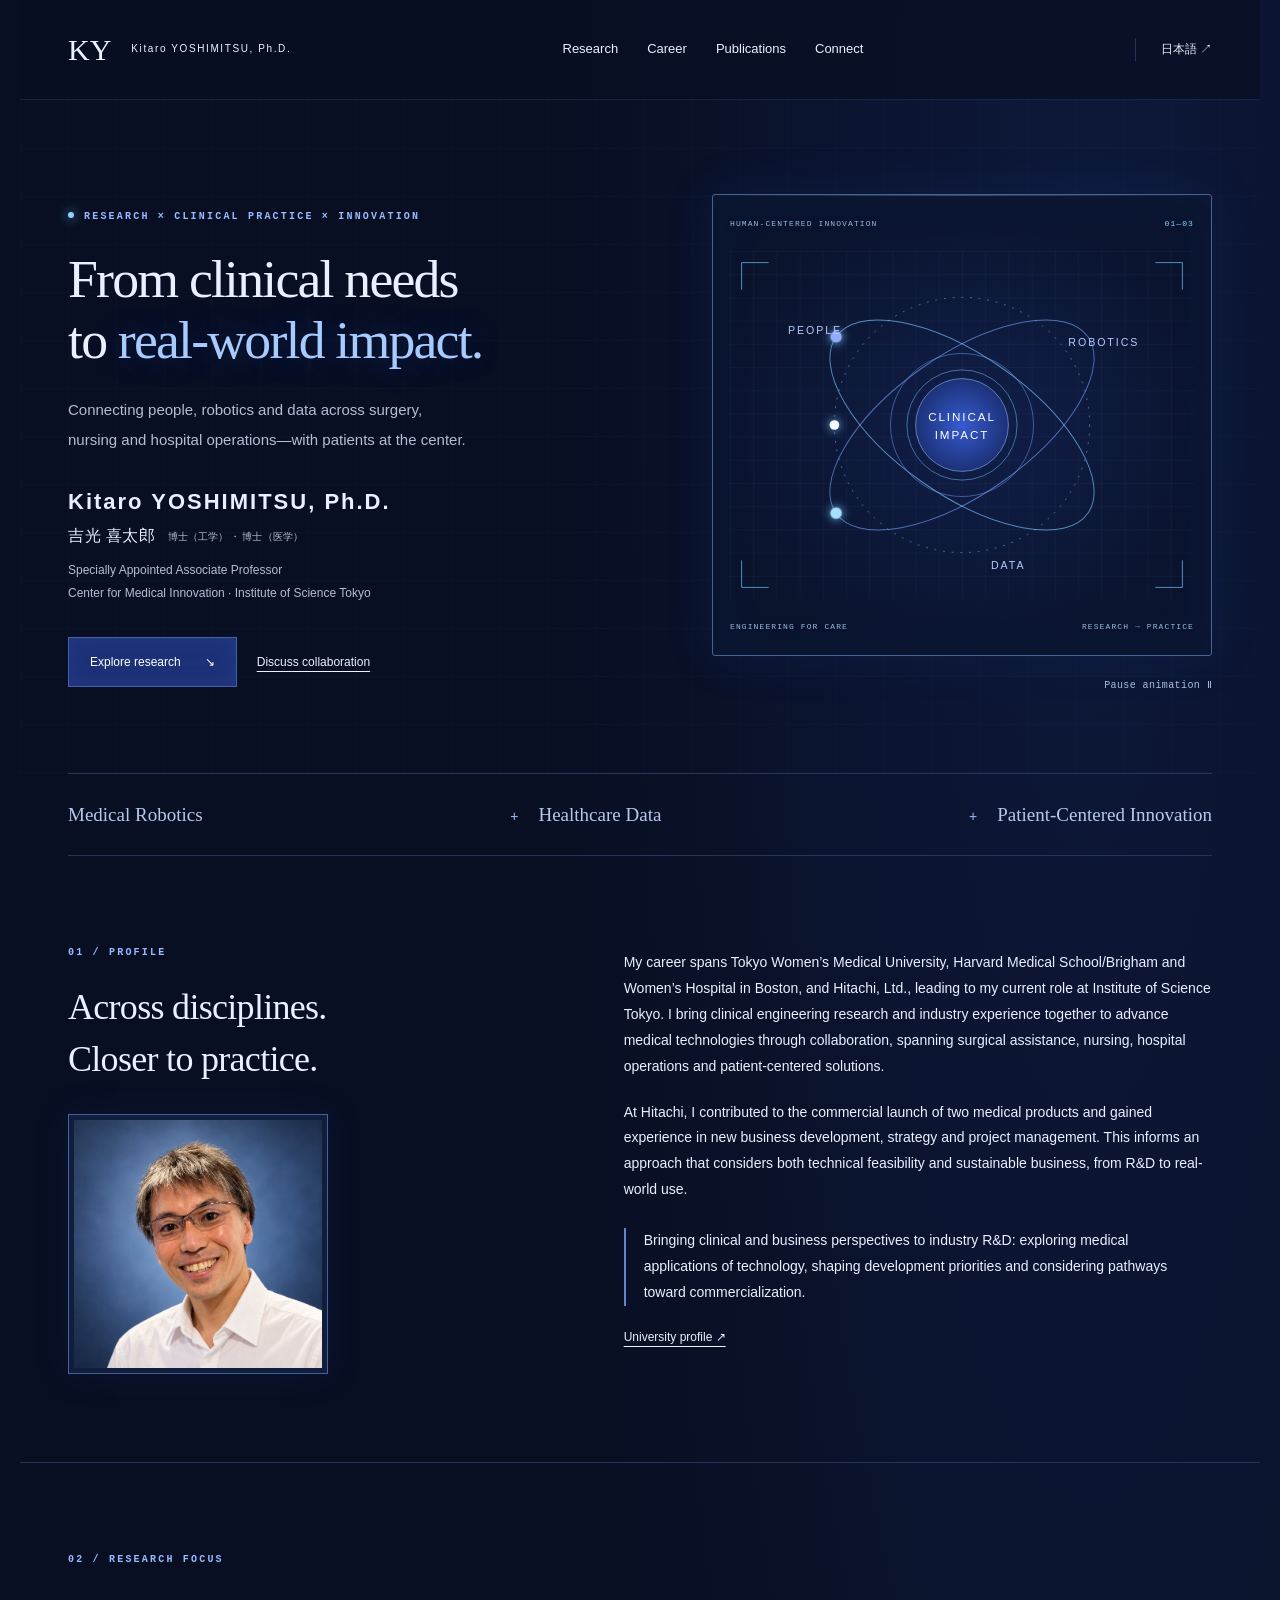
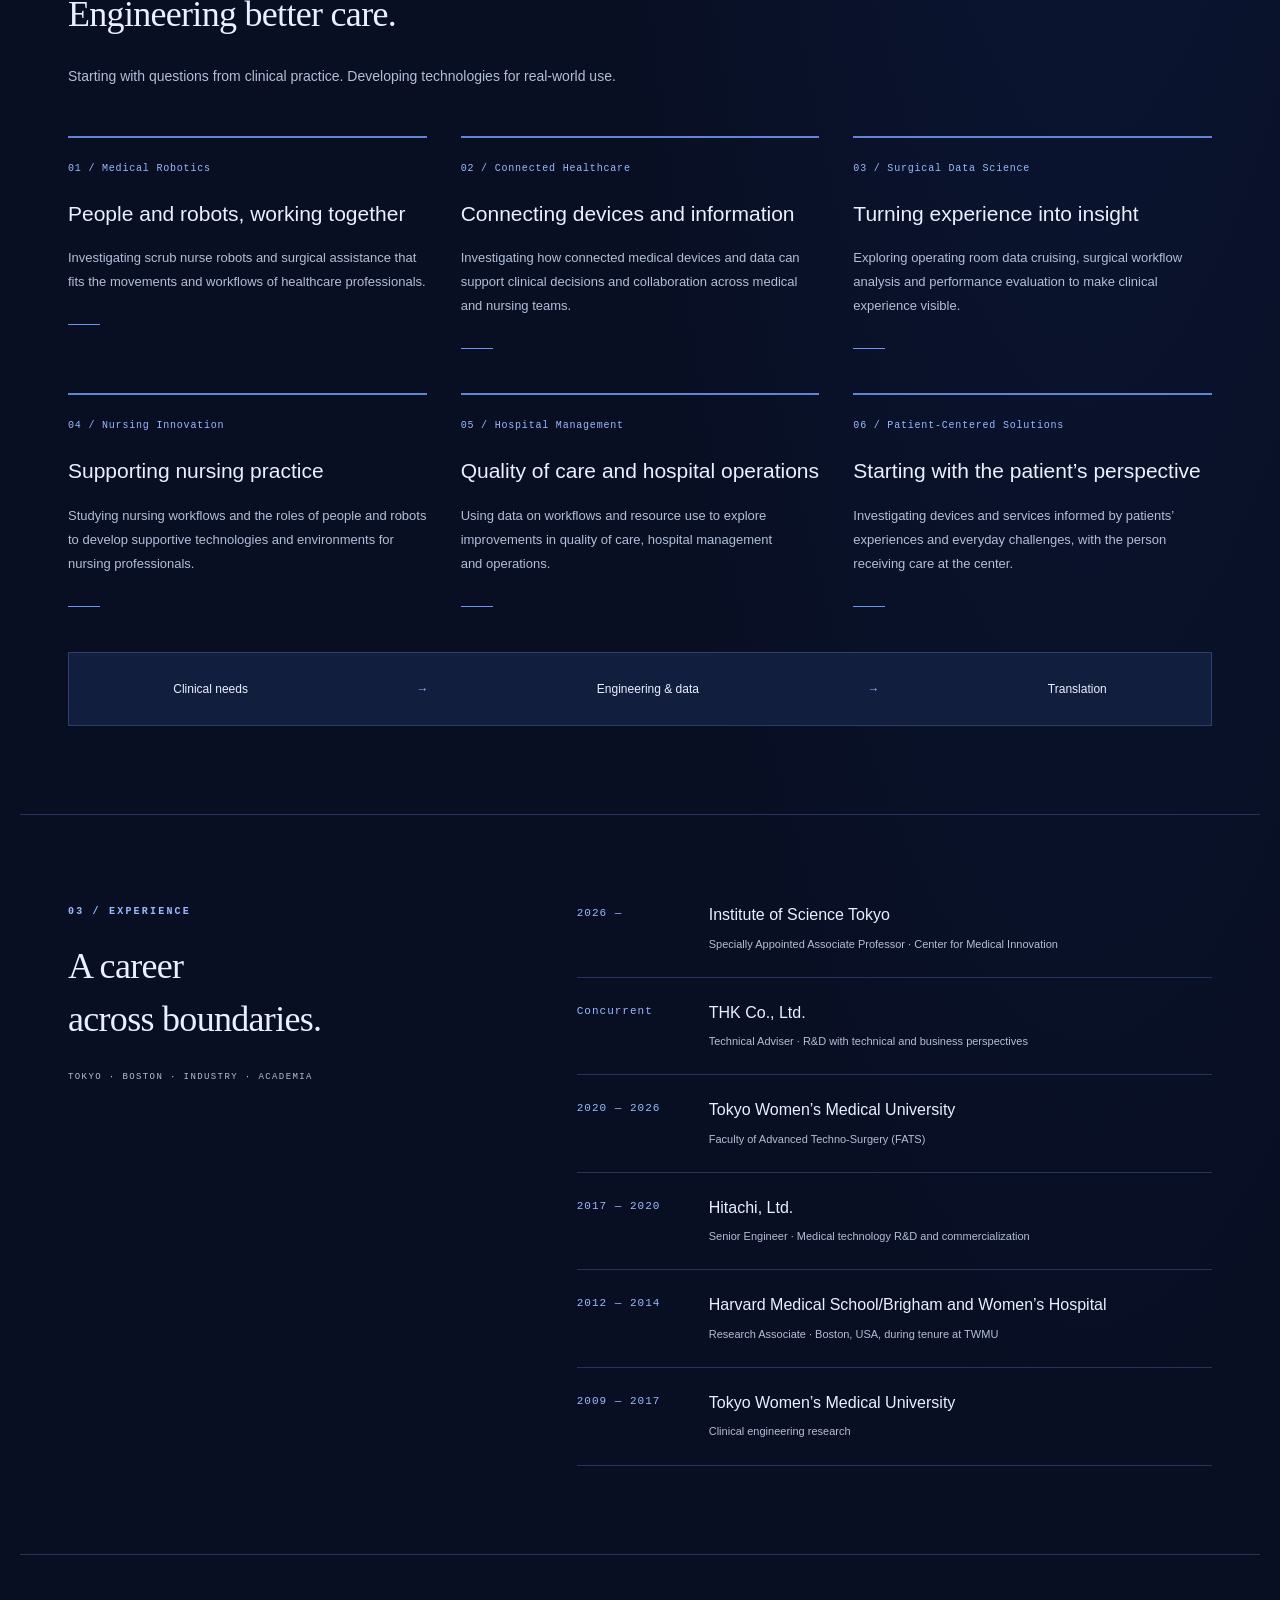
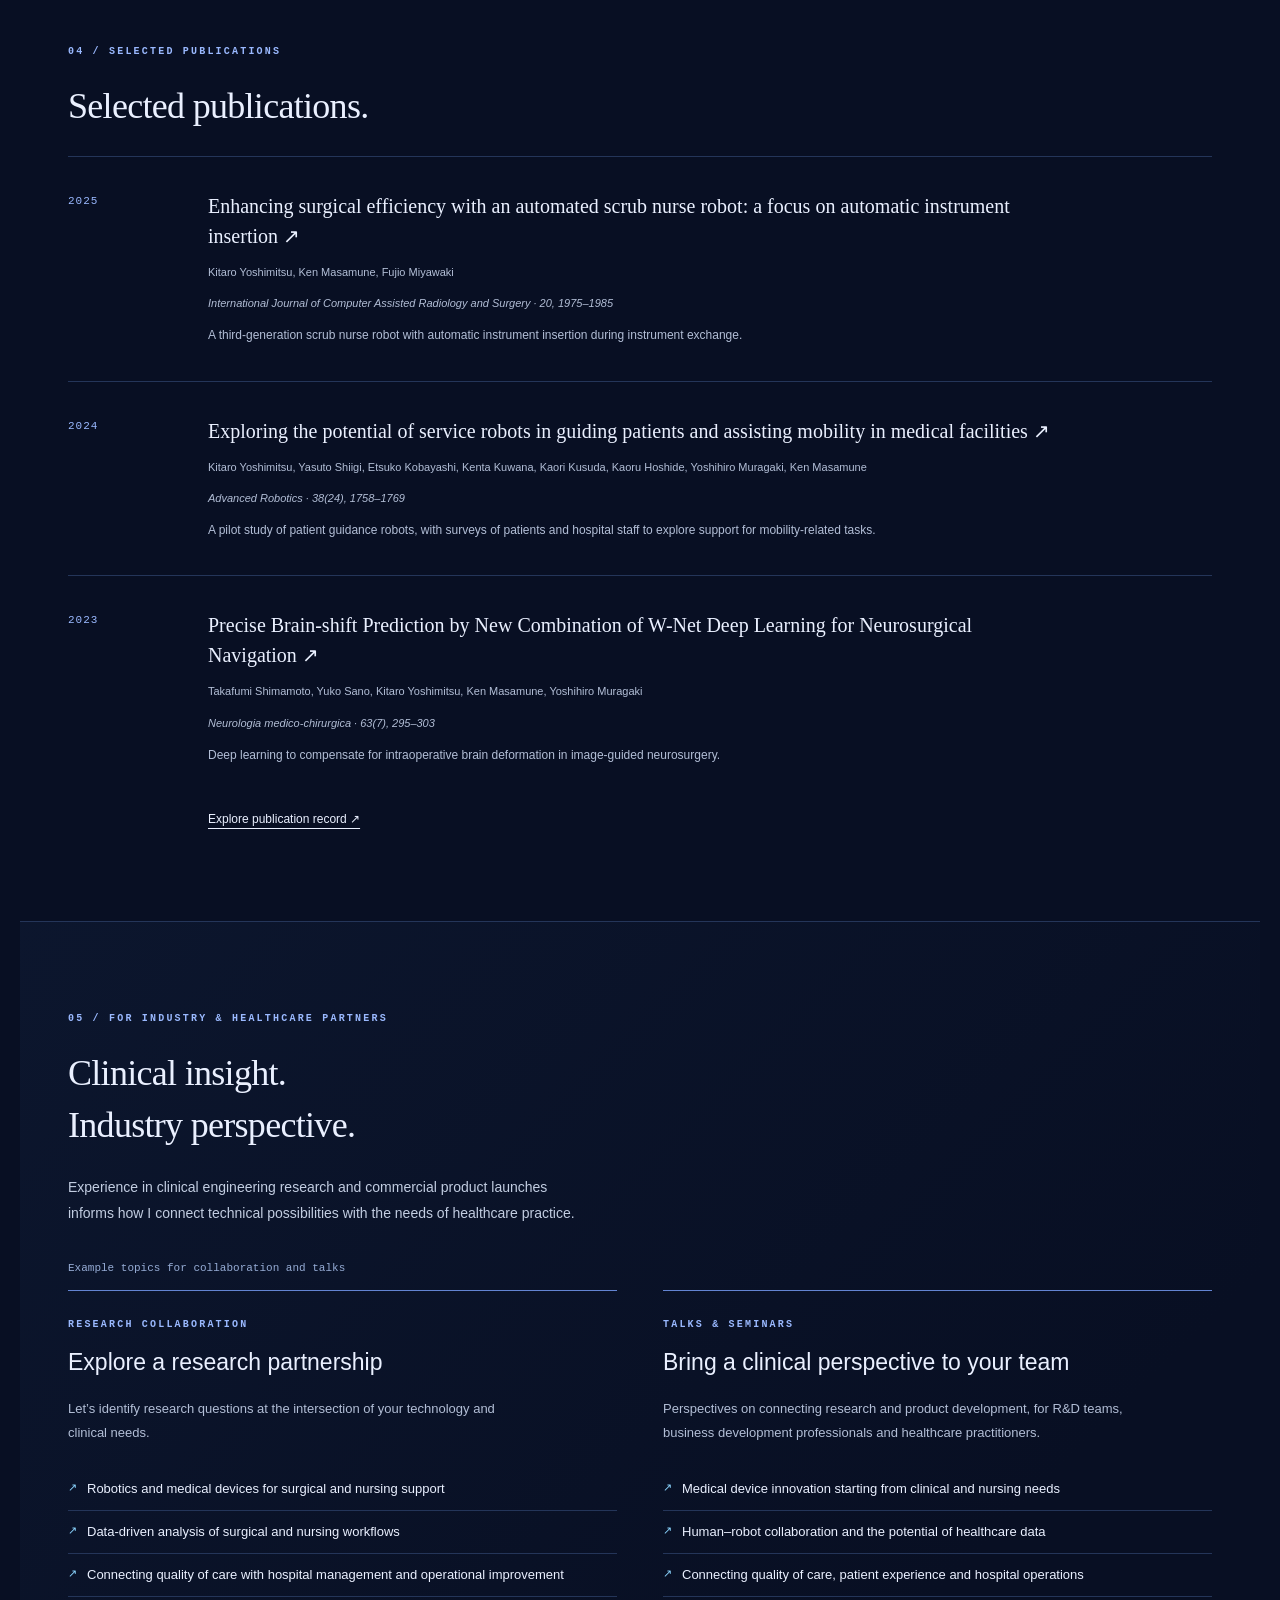
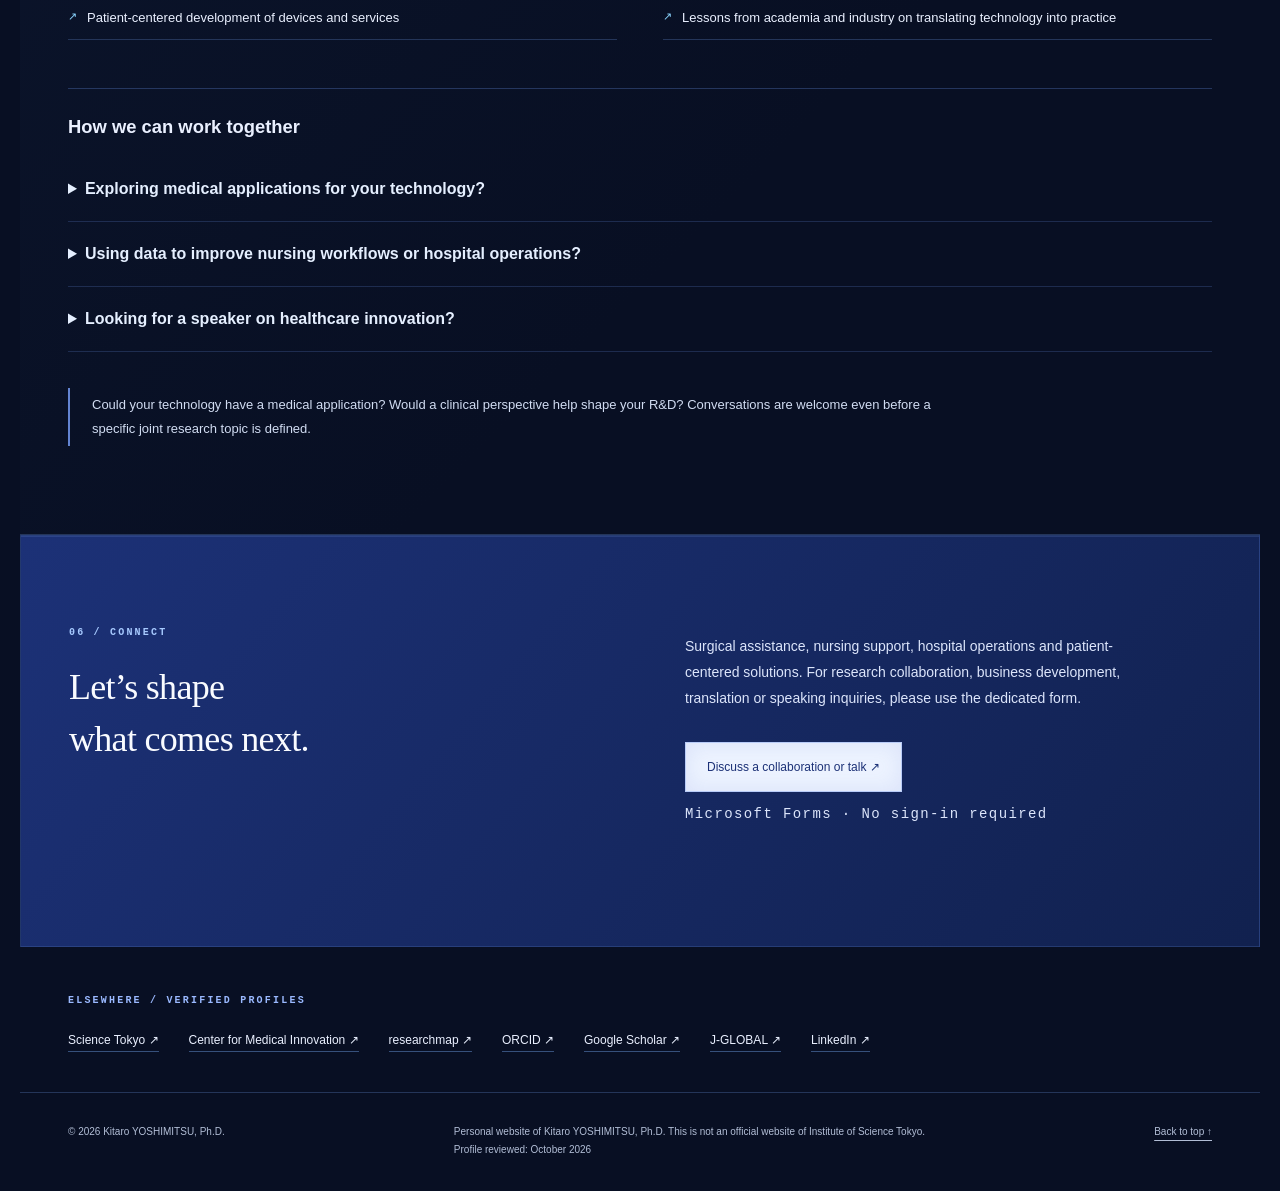
==== en/index.html @ 0b8da476 "Update Harvard affiliation and add LinkedIn to English page" ====
<!doctype html><html lang="en"><head><meta charset="utf-8"><meta name="viewport" content="width=device-width,initial-scale=1"><title>Kitaro YOSHIMITSU, Ph.D. | Medical Innovation & Research Collaboration</title><meta name="description" content="Research collaboration and speaking with Kitaro YOSHIMITSU, Ph.D., Institute of Science Tokyo. Medical device R&D, clinical needs, healthcare business development, nursing workflows and hospital operations."><meta name="robots" content="index,follow,max-image-preview:large"><meta name="theme-color" content="#1c3177"><meta property="og:type" content="profile"><meta property="og:title" content="Kitaro YOSHIMITSU, Ph.D. | Medical Innovation & Research Collaboration"><meta property="og:description" content="Research collaboration and speaking with Kitaro YOSHIMITSU, Ph.D., Institute of Science Tokyo. Medical device R&D, clinical needs, healthcare business development, nursing workflows and hospital operations."><meta property="og:locale" content="en_US"><meta name="twitter:card" content="summary_large_image"><link rel="canonical" href="https://kitaro-bit.github.io/en/"><link rel="alternate" hreflang="ja" href="https://kitaro-bit.github.io/"><link rel="alternate" hreflang="en" href="https://kitaro-bit.github.io/en/"><link rel="alternate" hreflang="x-default" href="https://kitaro-bit.github.io/"><meta property="og:url" content="https://kitaro-bit.github.io/en/"><meta property="og:image" content="https://kitaro-bit.github.io/og.png"><meta name="twitter:image" content="https://kitaro-bit.github.io/og.png"><link rel="icon" href="../favicon.svg" type="image/svg+xml"><link rel="stylesheet" href="../style.css?v=9"><script src="../motion.js?v=1" defer></script><script type="application/ld+json">{"@context": "https://schema.org", "@graph": [{"@type": "Person", "@id": "https://kitaro-bit.github.io/#person", "name": "Kitaro YOSHIMITSU", "honorificSuffix": "Ph.D.", "alternateName": "吉光喜太郎", "jobTitle": "Specially Appointed Associate Professor", "affiliation": {"@type": "Organization", "name": "Institute of Science Tokyo", "url": "https://www.isct.ac.jp/"}, "knowsAbout": ["Digital Surgery", "Medical Robotics", "Surgical Data Science", "Nursing Innovation", "Hospital Management", "Patient-Centered Solutions"], "sameAs": ["https://reins.tmd.ac.jp/html/100049686_ja.html", "https://researchmap.jp/kitaro", "https://orcid.org/0000-0002-7323-9958", "https://scholar.google.com/citations?user=akNv9UMAAAAJ", "https://jglobal.jst.go.jp/detail?JGLOBAL_ID=201101007482646540", "https://www.linkedin.com/in/kitaro/"], "url": "https://kitaro-bit.github.io/"}, {"@type": "ProfilePage", "name": "Kitaro YOSHIMITSU, Ph.D. | Medical Innovation & Research Collaboration", "inLanguage": "en", "mainEntity": {"@id": "https://kitaro-bit.github.io/#person"}, "url": "https://kitaro-bit.github.io/en/"}]}</script></head><body><a class="skip" href="#main">Skip to content</a><header class="site-header"><a class="brand" href="../en/">KY<span>Kitaro YOSHIMITSU, Ph.D.</span></a><nav aria-label="Main navigation"><a href="#research">Research</a><a href="#career">Career</a><a href="#publications">Publications</a><a href="#connect">Connect</a></nav><a class="language" href="../" lang="ja" hreflang="ja">日本語 <span aria-hidden="true">↗</span></a></header><main id="main"><section class="hero"><div><p class="eyebrow">RESEARCH × CLINICAL PRACTICE × INNOVATION</p><h1>From clinical needs<br>to <span>real-world impact.</span></h1><p class="hero-intro">Connecting people, robotics and data across surgery, nursing and hospital operations—with patients at the center.</p><div class="identity"><h2>Kitaro YOSHIMITSU, Ph.D.<span>吉光 喜太郎<small class="degrees"><b>博士（工学）</b><i aria-hidden="true">・</i><b>博士（医学）</b></small></span></h2><p>Specially Appointed Associate Professor<br>Center for Medical Innovation · Institute of Science Tokyo</p></div><a class="button" href="#research">Explore research <span aria-hidden="true">↘</span></a><a class="text-link" href="#partnerships">Discuss collaboration</a></div><div class="visual-shell"><div class="visual" aria-hidden="true"><div class="visual-top">HUMAN-CENTERED INNOVATION <span>01—03</span></div><svg viewBox="0 0 480 360"><defs><pattern id="grid" width="24" height="24" patternUnits="userSpaceOnUse"><path d="M24 0H0V24" fill="none" stroke="#7297da" stroke-opacity=".16" stroke-width=".6"/></pattern><radialGradient id="core"><stop stop-color="#365bd0"/><stop offset="1" stop-color="#1c3177"/></radialGradient></defs><rect width="480" height="360" fill="url(#grid)"/><g fill="none"><circle class="orbit-ring" cx="240" cy="180" r="132" stroke="#79c9ff" stroke-opacity=".5" stroke-dasharray="2 7"/><ellipse cx="240" cy="180" rx="159" ry="72" transform="rotate(-35 240 180)" stroke="#739cf9" stroke-opacity=".65"/><ellipse cx="240" cy="180" rx="159" ry="72" transform="rotate(35 240 180)" stroke="#79c9ff" stroke-opacity=".65"/><circle cx="240" cy="180" r="74" stroke="#739cf9" stroke-opacity=".5"/><circle class="core-pulse" cx="240" cy="180" r="57" stroke="#79c9ff" stroke-opacity=".5"/></g><circle cx="240" cy="180" r="48" fill="url(#core)" stroke="#8fb6ff" stroke-opacity=".6"/><text x="240" y="176" text-anchor="middle" fill="#fff" font-size="12" letter-spacing="2">CLINICAL</text><text x="240" y="194" text-anchor="middle" fill="#fff" font-size="12" letter-spacing="2">IMPACT</text><g transform="rotate(-35 240 180)"><circle class="satellite satellite-one" r="6" fill="#a6dfff"/></g><g transform="rotate(35 240 180)"><circle class="satellite satellite-two" r="6" fill="#92abff"/></g><circle class="satellite satellite-three" r="5" fill="#f3f8ff"/><g fill="#b4caff" font-size="11" letter-spacing="2"><text x="60" y="86">PEOPLE</text><text x="350" y="98">ROBOTICS</text><text x="270" y="329">DATA</text></g><path d="M12 40V12H40 M440 12H468V40 M468 320V348H440 M40 348H12V320" fill="none" stroke="#79c9ff" stroke-opacity=".7"/></svg><div class="visual-bottom">ENGINEERING FOR CARE <span>RESEARCH → PRACTICE</span></div></div><button class="motion-toggle" type="button" aria-pressed="false">Pause animation <span aria-hidden="true">Ⅱ</span></button></div></section><div class="fields"><span>Medical Robotics</span><span>Healthcare Data</span><span>Patient-Centered Innovation</span></div><section id="profile" class="about section"><div><p class="eyebrow">01 / PROFILE</p><h2>Across disciplines.<br>Closer to practice.</h2><figure class="portrait"><img src="../portrait-edited-v1.png" alt="Kitaro YOSHIMITSU, Ph.D." width="1254" height="1254" loading="lazy"></figure></div><div class="prose"><p>My career spans Tokyo Women’s Medical University, Harvard Medical School/Brigham and Women’s Hospital in Boston, and Hitachi, Ltd., leading to my current role at Institute of Science Tokyo. I bring clinical engineering research and industry experience together to advance medical technologies through collaboration, spanning surgical assistance, nursing, hospital operations and patient-centered solutions.</p><p>At Hitachi, I contributed to the commercial launch of two medical products and gained experience in new business development, strategy and project management. This informs an approach that considers both technical feasibility and sustainable business, from R&D to real-world use.</p><p>Bringing clinical and business perspectives to industry R&D: exploring medical applications of technology, shaping development priorities and considering pathways toward commercialization.</p><a class="text-link" href="https://reins.tmd.ac.jp/html/100049686_ja.html">University profile ↗</a></div></section><section id="research" class="research section"><p class="eyebrow">02 / RESEARCH FOCUS</p><h2>Engineering better care.</h2><p class="section-intro">Starting with questions from clinical practice. Developing technologies for real-world use.</p><div class="themes"><article class="theme"><span class="index">01 / Medical Robotics</span><h3>People and robots, working together</h3><p>Investigating scrub nurse robots and surgical assistance that fits the movements and workflows of healthcare professionals.</p><span class="theme-line" aria-hidden="true"></span></article><article class="theme"><span class="index">02 / Connected Healthcare</span><h3>Connecting devices and information</h3><p>Investigating how connected medical devices and data can support clinical decisions and collaboration across medical and nursing teams.</p><span class="theme-line" aria-hidden="true"></span></article><article class="theme"><span class="index">03 / Surgical Data Science</span><h3>Turning experience into insight</h3><p>Exploring operating room data cruising, surgical workflow analysis and performance evaluation to make clinical experience visible.</p><span class="theme-line" aria-hidden="true"></span></article><article class="theme"><span class="index">04 / Nursing Innovation</span><h3>Supporting nursing practice</h3><p>Studying nursing workflows and the roles of people and robots to develop supportive technologies and environments for nursing professionals.</p><span class="theme-line" aria-hidden="true"></span></article><article class="theme"><span class="index">05 / Hospital Management</span><h3>Quality of care and hospital operations</h3><p>Using data on workflows and resource use to explore improvements in quality of care, hospital management and operations.</p><span class="theme-line" aria-hidden="true"></span></article><article class="theme"><span class="index">06 / Patient-Centered Solutions</span><h3>Starting with the patient’s perspective</h3><p>Investigating devices and services informed by patients’ experiences and everyday challenges, with the person receiving care at the center.</p><span class="theme-line" aria-hidden="true"></span></article></div><div class="process"><strong>Clinical needs</strong><span aria-hidden="true">→</span><strong>Engineering & data</strong><span aria-hidden="true">→</span><strong>Translation</strong></div></section><section id="career" class="career section"><div><p class="eyebrow">03 / EXPERIENCE</p><h2>A career across boundaries.</h2><p class="small">TOKYO · BOSTON · INDUSTRY · ACADEMIA</p></div><ol class="timeline"><li><span class="date">2026 —</span><div><h3>Institute of Science Tokyo</h3><p>Specially Appointed Associate Professor · Center for Medical Innovation</p></div></li><li><span class="date">Concurrent</span><div><h3>THK Co., Ltd.</h3><p>Technical Adviser · R&D with technical and business perspectives</p></div></li><li><span class="date">2020 — 2026</span><div><h3>Tokyo Women’s Medical University</h3><p>Faculty of Advanced Techno-Surgery (FATS)</p></div></li><li><span class="date">2017 — 2020</span><div><h3>Hitachi, Ltd.</h3><p>Senior Engineer · Medical technology R&D and commercialization</p></div></li><li><span class="date">2012 — 2014</span><div><h3>Harvard Medical School/Brigham and Women’s Hospital</h3><p>Research Associate · Boston, USA, during tenure at TWMU</p></div></li><li><span class="date">2009 — 2017</span><div><h3>Tokyo Women’s Medical University</h3><p>Clinical engineering research</p></div></li></ol></section><section id="publications" class="publications section"><p class="eyebrow">04 / SELECTED PUBLICATIONS</p><h2>Selected publications.</h2><div><article class="paper"><span class="date">2025</span><div><h3><a href="https://doi.org/10.1007/s11548-025-03433-x">Enhancing surgical efficiency with an automated scrub nurse robot: a focus on automatic instrument insertion <span aria-hidden="true">↗</span></a></h3><p class="authors">Kitaro Yoshimitsu, Ken Masamune, Fujio Miyawaki</p><p class="journal">International Journal of Computer Assisted Radiology and Surgery · 20, 1975–1985</p><p>A third-generation scrub nurse robot with automatic instrument insertion during instrument exchange.</p></div></article><article class="paper"><span class="date">2024</span><div><h3><a href="https://doi.org/10.1080/01691864.2024.2438653">Exploring the potential of service robots in guiding patients and assisting mobility in medical facilities <span aria-hidden="true">↗</span></a></h3><p class="authors">Kitaro Yoshimitsu, Yasuto Shiigi, Etsuko Kobayashi, Kenta Kuwana, Kaori Kusuda, Kaoru Hoshide, Yoshihiro Muragaki, Ken Masamune</p><p class="journal">Advanced Robotics · 38(24), 1758–1769</p><p>A pilot study of patient guidance robots, with surveys of patients and hospital staff to explore support for mobility-related tasks.</p></div></article><article class="paper"><span class="date">2023</span><div><h3><a href="https://doi.org/10.2176/jns-nmc.2022-0350">Precise Brain-shift Prediction by New Combination of W-Net Deep Learning for Neurosurgical Navigation <span aria-hidden="true">↗</span></a></h3><p class="authors">Takafumi Shimamoto, Yuko Sano, Kitaro Yoshimitsu, Ken Masamune, Yoshihiro Muragaki</p><p class="journal">Neurologia medico-chirurgica · 63(7), 295–303</p><p>Deep learning to compensate for intraoperative brain deformation in image-guided neurosurgery.</p></div></article></div><a class="text-link" href="https://researchmap.jp/kitaro/published_papers">Explore publication record ↗</a></section><section class="partnerships section" id="partnerships"><p class="eyebrow">05 / FOR INDUSTRY & HEALTHCARE PARTNERS</p><h2>Clinical insight.<br>Industry perspective.</h2><p class="partner-intro">Experience in clinical engineering research and commercial product launches informs how I connect technical possibilities with the needs of healthcare practice.</p><p class="topic-label">Example topics for collaboration and talks</p><div class="partner-columns"><article class="partner-column"><p class="eyebrow">RESEARCH COLLABORATION</p><h3>Explore a research partnership</h3><p>Let’s identify research questions at the intersection of your technology and clinical needs.</p><ul><li>Robotics and medical devices for surgical and nursing support</li><li>Data-driven analysis of surgical and nursing workflows</li><li>Connecting quality of care with hospital management and operational improvement</li><li>Patient-centered development of devices and services</li></ul></article><article class="partner-column"><p class="eyebrow">TALKS & SEMINARS</p><h3>Bring a clinical perspective to your team</h3><p>Perspectives on connecting research and product development, for R&D teams, business development professionals and healthcare practitioners.</p><ul><li>Medical device innovation starting from clinical and nursing needs</li><li>Human–robot collaboration and the potential of healthcare data</li><li>Connecting quality of care, patient experience and hospital operations</li><li>Lessons from academia and industry on translating technology into practice</li></ul></article></div><div class="consultations"><h3>How we can work together</h3><details><summary>Exploring medical applications for your technology?</summary><p>We can examine the fit between technical capabilities and clinical needs, frame joint research questions and identify issues to consider on the path to commercialization.</p></details><details><summary>Using data to improve nursing workflows or hospital operations?</summary><p>We can frame research questions around care workflows and resource use, considering both staff workload and quality of care.</p></details><details><summary>Looking for a speaker on healthcare innovation?</summary><p>Talks and seminars can explore medical device innovation, medical robotics and development driven by clinical needs, with topics shaped around your audience and purpose.</p></details></div><p class="partner-note">Could your technology have a medical application? Would a clinical perspective help shape your R&D? Conversations are welcome even before a specific joint research topic is defined.</p></section><section id="connect" class="contact section"><div><p class="eyebrow">06 / CONNECT</p><h2>Let’s shape<br>what comes next.</h2></div><div><p>Surgical assistance, nursing support, hospital operations and patient-centered solutions. For research collaboration, business development, translation or speaking inquiries, please use the dedicated form.</p><a class="button light" href="https://forms.cloud.microsoft/r/wiZXnQCnqT">Discuss a collaboration or talk ↗</a><p class="small">Microsoft Forms · No sign-in required</p></div></section><section class="profiles"><p class="eyebrow">ELSEWHERE / VERIFIED PROFILES</p><div><a href="https://reins.tmd.ac.jp/html/100049686_ja.html">Science Tokyo <span aria-hidden="true">↗</span></a><a href="https://tmdu-oi.jp/ourvision/member/">Center for Medical Innovation <span aria-hidden="true">↗</span></a><a href="https://researchmap.jp/kitaro">researchmap <span aria-hidden="true">↗</span></a><a href="https://orcid.org/0000-0002-7323-9958">ORCID <span aria-hidden="true">↗</span></a><a href="https://scholar.google.com/citations?user=akNv9UMAAAAJ">Google Scholar <span aria-hidden="true">↗</span></a><a href="https://jglobal.jst.go.jp/detail?JGLOBAL_ID=201101007482646540">J-GLOBAL <span aria-hidden="true">↗</span></a><a href="https://www.linkedin.com/in/kitaro/">LinkedIn <span aria-hidden="true">↗</span></a></div></section></main><footer><p>© 2026 Kitaro YOSHIMITSU, Ph.D.</p><p>Personal website of Kitaro YOSHIMITSU, Ph.D. This is not an official website of Institute of Science Tokyo.<br>Profile reviewed: October 2026</p><a href="#main">Back to top ↑</a></footer></body></html>
---- style.css ----
:root{--ink:#172344;--blue:#1c3177;--line:#cfdbed;--paper:#f9fbff;--muted:#53617d}*{box-sizing:border-box}html{scroll-behavior:smooth;scroll-padding-top:100px}body{margin:0;color:var(--ink);background:var(--paper);font-family:-apple-system,BlinkMacSystemFont,"Segoe UI","Hiragino Kaku Gothic ProN","Yu Gothic",sans-serif;line-height:1.85;-webkit-font-smoothing:antialiased}a{color:inherit;text-underline-offset:5px}a:hover{color:var(--blue)}a:focus-visible{outline:3px solid #b16d23;outline-offset:5px}h1,h2,h3,p{margin:0}h1,h2,h3{line-height:1.45}p{overflow-wrap:anywhere}.site-header,main,footer{max-width:1240px;margin:auto}.site-header{height:100px;display:flex;align-items:center;justify-content:space-between;padding:0 48px;border-bottom:1px solid var(--line);gap:24px}.brand{text-decoration:none;font-family:Georgia,serif;font-size:30px;display:flex;align-items:center;gap:20px}.brand span{font-family:Arial,sans-serif;font-size:11px;letter-spacing:1.6px}.site-header nav{display:flex;gap:29px;font-size:13px}.site-header nav a,.language{text-decoration:none}.language{font-size:12px;border-left:1px solid var(--line);padding-left:25px}.hero{padding:94px 48px 72px;display:grid;grid-template-columns:1.2fr 1fr;gap:44px;align-items:center}.eyebrow{font-size:10px;font-weight:650;letter-spacing:2.2px;color:var(--blue);line-height:1.7}h1{font-size:clamp(35px,3.6vw,49px);font-weight:550;letter-spacing:-1.8px;margin:24px 0 24px}h1 span{color:var(--blue)}.hero-intro{font-size:15px;color:var(--muted);max-width:480px}.identity{margin:31px 0}.identity h2{font-size:22px;font-weight:550;letter-spacing:2px}.identity h2 span{display:block;font-family:Georgia,serif;font-size:16px;letter-spacing:.6px;font-weight:400;margin-top:3px}.identity p{font-size:12px;line-height:1.8;color:var(--muted);margin-top:12px}.button{display:inline-flex;gap:35px;align-items:center;justify-content:space-between;background:var(--ink);color:white;padding:13px 21px;text-decoration:none;font-size:12px}.button:hover{background:var(--blue);color:white}.text-link{font-size:12px;display:inline-block}.hero .text-link{margin-left:20px}.visual{background:#e4ebf6;border:1px solid #cfdbed;padding:24px 17px;transform:translateY(5px)}.visual svg{width:100%;display:block;margin:23px 0}.visual-top,.visual-bottom{font:8px Arial,sans-serif;letter-spacing:1.3px;display:flex;justify-content:space-between;color:#435ea5}.fields{margin:0 48px;border-block:1px solid var(--line);padding:23px 0;display:flex;justify-content:space-between;font-family:Georgia,serif;font-size:21px;color:#435ea5}.fields span+span:before{content:'+';font:14px Arial;margin-right:45px;color:var(--blue)}.section{padding:88px 48px;border-bottom:1px solid var(--line)}.section h2{font-size:31px;font-weight:500;letter-spacing:-.7px;margin:20px 0 24px}.about{display:grid;grid-template-columns:1fr 1.25fr;gap:85px}.prose{font-size:14px}.prose p+p{margin-top:20px}.prose a{margin-top:20px}.section-intro{font-size:14px;color:var(--muted)}.themes{display:grid;grid-template-columns:repeat(3,1fr);gap:34px;margin-top:46px}.theme{padding-top:22px;border-top:2px solid var(--blue)}.index{font-size:10px;letter-spacing:.8px;color:var(--blue)}.theme h3{font-size:21px;font-weight:500;margin:20px 0 15px}.theme p{font-size:13px;color:var(--muted)}.theme-line{display:block;width:32px;height:1px;background:var(--blue);margin-top:30px}.process{display:flex;align-items:center;justify-content:space-around;background:#e4ebf6;padding:25px 20px;margin-top:45px;font-size:12px}.process strong{font-weight:500}.process span{color:var(--blue)}.career{display:grid;grid-template-columns:1fr 1.4fr;gap:55px}.career h2{max-width:290px}.small{font-size:9px;letter-spacing:1.4px;color:var(--muted)}.timeline{list-style:none;padding:0;margin:0}.timeline li{display:grid;grid-template-columns:110px 1fr;gap:22px;padding:23px 0;border-bottom:1px solid var(--line)}.timeline li:first-child{padding-top:0}.date{font-size:11px;font-family:Arial,sans-serif;color:var(--blue);letter-spacing:1px}.timeline h3{font-size:16px;font-weight:500}.timeline p{font-size:11px;color:var(--muted);margin-top:7px}.paper{display:grid;grid-template-columns:110px 1fr;gap:30px;padding:34px 0;border-top:1px solid var(--line)}.paper h3{font-size:20px;font-family:Georgia,serif;font-weight:400;line-height:1.5;max-width:870px}.paper h3 a{text-decoration:none}.paper p{font-size:12px;margin-top:11px;color:var(--muted)}.paper .authors{font-size:11px}.paper .journal{font-size:11px;font-style:italic}.publications>.text-link{margin-left:140px;margin-top:8px}.contact{background:#1c3177;color:#f9fbff;display:grid;grid-template-columns:1fr 1fr;gap:90px}.contact .eyebrow{color:#bac9e2}.contact h2{font-size:38px;margin-bottom:0}.contact p:not(.eyebrow){font-size:14px;color:#e4ebf6;margin:10px 0 30px}.light{background:#f9fbff;color:#1c3177}.institution{display:block;color:#e4ebf6;font-size:12px;margin-top:22px}.profiles{padding:45px 48px 40px}.profiles>div{display:flex;flex-wrap:wrap;gap:17px 30px;margin-top:20px}.profiles a{font-size:12px;text-decoration:none;border-bottom:1px solid var(--line)}footer{padding:30px 48px;border-top:1px solid var(--line);display:flex;gap:25px;justify-content:space-between;font-size:10px;color:var(--muted)}footer a{white-space:nowrap}.skip{position:absolute;left:15px;top:-100px;padding:10px;background:white;z-index:2}.skip:focus{top:10px}html[lang=en] h1{font-family:Georgia,serif;font-size:clamp(37px,4.2vw,57px);font-weight:400;line-height:1.13}html[lang=en] .section h2{font-family:Georgia,serif;font-size:36px}html[lang=en] .brand span{font-size:10px}
@media(min-width:1500px){.hero{padding-top:115px;padding-bottom:100px}}@media(max-width:900px){.site-header{padding:0 26px}.brand span{display:none}.hero{padding:65px 26px;gap:25px}.hero .text-link{display:block;margin:18px 0 0}.fields{margin:0 26px;font-size:17px}.fields span+span:before{margin-right:15px}.section{padding:65px 26px}.about,.career{gap:35px}.contact{gap:35px}.profiles,footer{padding-inline:26px}.themes{gap:24px}}@media(max-width:650px){.site-header{height:76px;gap:15px;padding:0 20px}.brand{font-size:27px}.site-header nav{gap:13px;font-size:11px}.language{padding-left:12px;font-size:11px}.hero{grid-template-columns:1fr;padding:48px 22px 36px;gap:38px}h1{font-size:36px;letter-spacing:-1.4px}.hero-intro{font-size:14px}.hero .text-link{display:inline-block;margin:0 0 0 15px;font-size:11px}.visual{max-width:460px;width:100%;margin:auto}.visual svg{margin:8px 0;max-height:290px}.fields{margin:0 22px;gap:10px;flex-wrap:wrap;justify-content:flex-start;font-size:14px;padding:18px 0}.fields span+span:before{margin-right:10px}.section{padding:55px 22px}.section h2{font-size:27px}.about,.career,.contact{grid-template-columns:1fr;gap:25px}.about h2 br{display:none}.themes{grid-template-columns:1fr;gap:30px;margin-top:30px}.theme h3{margin-top:12px}.theme-line{display:none}.process{margin-top:32px;padding:20px 10px;font-size:10px}.career h2{max-width:none}.timeline li{grid-template-columns:84px 1fr;gap:13px}.paper{grid-template-columns:1fr;gap:10px;padding:25px 0}.paper h3{font-size:20px}.publications>.text-link{margin-left:0}.contact h2{font-size:34px}.profiles{padding:35px 22px}.profiles>div{gap:17px 25px}footer{padding:25px 22px;flex-direction:column;gap:15px}html[lang=en] h1{font-size:40px}html[lang=en] .section h2{font-size:31px}}
@media(prefers-reduced-motion:reduce){html{scroll-behavior:auto}}@media print{.site-header nav,.language,.visual,.button,.skip{display:none}.section{padding:25px 0;break-inside:avoid}.hero{padding:20px 0;display:block}.contact{background:white;color:var(--ink)}.contact p:not(.eyebrow),.contact .eyebrow{color:var(--ink)}.profiles,footer{padding:20px 0}.fields{margin:0}body{background:white}}
@media(max-width:650px){.site-header{height:auto;min-height:93px;flex-wrap:wrap;padding-block:12px;gap:9px 15px}.brand{margin-right:auto}.site-header nav{order:3;width:100%;justify-content:space-between;font-size:12px}.language{white-space:nowrap;flex-shrink:0}}
/* Cyber research direction: Science Blue foundation, luminous orbital diagram. */
:root{--ink:#eaf0ff;--blue:#9ab9ff;--line:#243559;--paper:#080f23;--muted:#b2bed6;--science-blue:#1c3177;--cyan:#8bd5ff}
body{background:radial-gradient(ellipse at 85% 4%,#1c317744,transparent 35%),var(--paper)}
.site-header{background:#080f23b3;border-bottom-color:#344b774f}.brand{color:#edf3ff}.site-header nav a{transition:color .2s}.site-header nav a:hover,.language:hover{color:var(--cyan)}
.hero{position:relative;background-image:linear-gradient(#5173b00a 1px,transparent 1px),linear-gradient(90deg,#5173b00a 1px,transparent 1px);background-size:48px 48px}
h1 span{color:#a7caff;text-shadow:0 0 35px #477aff40}.eyebrow,.index,.small,.date{font-family:ui-monospace,SFMono-Regular,Consolas,monospace}.hero .eyebrow::before{content:'';display:inline-block;width:6px;height:6px;margin:0 10px 1px 0;background:#8bd5ff;box-shadow:0 0 12px #7ac7ff;border-radius:50%}
.button{background:var(--science-blue);border:1px solid #789aee70;box-shadow:inset 0 0 22px #4c6fcd20;transition:background .2s,box-shadow .2s,transform .2s}.button:hover{background:#2d4590;box-shadow:0 0 25px #4d7cff30;transform:translateY(-2px)}
.visual-shell{min-width:0}.visual{position:relative;overflow:hidden;background:radial-gradient(ellipse at center,#1c31774d,#0a142de6 72%);border:1px solid #45639a;box-shadow:0 0 50px #254bc321,inset 0 0 50px #274caa12;transform:none;border-radius:3px}.visual::before{content:'';position:absolute;top:0;left:0;width:100%;height:1px;background:linear-gradient(90deg,transparent,#8bd5ff,transparent);opacity:.3;animation:scan 12s linear infinite;pointer-events:none}.visual-top,.visual-bottom{font-family:ui-monospace,SFMono-Regular,monospace;color:#9ab9db;font-size:8px;letter-spacing:1.1px}.visual-top span{color:#8bd5ff}.visual svg{overflow:visible}
.satellite{offset-path:path('M 81 180 a 159 72 0 1 0 318 0 a 159 72 0 1 0 -318 0');offset-rotate:0deg;filter:drop-shadow(0 0 5px #79c9ff);animation:orbit-travel 15s linear infinite;transform-box:view-box}.satellite-two{animation-duration:20s;animation-direction:reverse;animation-delay:-8s}.satellite-three{offset-path:path('M 108 180 a 132 132 0 1 0 264 0 a 132 132 0 1 0 -264 0');animation-duration:26s;animation-delay:-17s}.orbit-ring{transform-origin:240px 180px;animation:ring-turn 80s linear infinite}.core-pulse{transform-origin:240px 180px;animation:core-breathe 5s ease-in-out infinite}
.motion-toggle{display:block;margin:13px 0 0 auto;padding:7px 0 7px 14px;min-height:32px;border:0;background:transparent;color:#acbedf;font:10px ui-monospace,SFMono-Regular,monospace;cursor:pointer;letter-spacing:.4px}.motion-toggle:hover{color:#d7edff}.motion-toggle:focus-visible{outline:2px solid #8bd5ff;outline-offset:4px}.motion-paused .visual,.motion-paused .visual *,.motion-paused .visual::before{animation-play-state:paused}
.fields{color:#b6c9ed}.section{border-bottom-color:#243559}.theme{border-top-color:#6384d2}.theme-line{background:#6c94f4}.process{background:#111e3e;border:1px solid #2a406e}.timeline li{border-bottom-color:#243559}.paper h3 a:hover{color:#a7caff}.contact{background:linear-gradient(130deg,#1c3177,#11214f);border:1px solid #45639a55;box-shadow:inset 0 1px #7191d333}.contact .eyebrow{color:#a7caff}.contact p:not(.eyebrow),.institution{color:#dce5fb}.light{background:#edf3ff;color:#1c3177}.light:hover{color:white}.profiles a{border-bottom-color:#36507b}.skip{background:#1c3177;color:white}
@keyframes orbit-travel{from{offset-distance:0%}to{offset-distance:100%}}@keyframes ring-turn{to{transform:rotate(360deg)}}@keyframes core-breathe{0%,100%{transform:scale(1);opacity:.35}50%{transform:scale(1.15);opacity:.8}}@keyframes scan{from{transform:translateY(0)}to{transform:translateY(560px)}}
@media(max-width:650px){.visual-top,.visual-bottom{font-size:7px;letter-spacing:.65px}.motion-toggle{margin-top:6px}.visual-shell{width:100%}}
@media(prefers-reduced-motion:reduce){.visual *,.visual::before{animation:none!important}.satellite-one{offset-distance:12%}.satellite-two{offset-distance:55%}.satellite-three{offset-distance:77%}.motion-toggle{display:none}.button{transition:none}}
@media print{:root{--ink:#172344;--muted:#53617d;--blue:#1c3177;--line:#cfdbed}body{background:white}.hero{background:none}.visual-shell{display:none}.fields{color:#1c3177}.contact{background:white;box-shadow:none}.contact p:not(.eyebrow),.contact .eyebrow,.institution{color:#172344}}
/* Editorial refinements: keep meaningful phrases and qualifications together. */
p,li{line-break:strict;overflow-wrap:break-word;text-wrap:pretty}h1,h2,h3{text-wrap:balance}.phrase{display:inline-block;white-space:nowrap}.hero-intro{max-width:510px;line-height:2}.identity h2 .degrees{display:inline-flex;flex-wrap:wrap;align-items:baseline;gap:2px;margin-left:12px;font:400 11px/1.8 -apple-system,BlinkMacSystemFont,"Hiragino Kaku Gothic ProN","Yu Gothic",sans-serif;letter-spacing:.1px;color:#b2bed6;vertical-align:middle}.degrees b{font-weight:400;white-space:nowrap}.degrees i{font-style:normal}html[lang=en] .identity h2>span .degrees{font-size:10px}.identity h2>span{margin-top:6px}.identity p{line-height:1.95}.hero .button{gap:24px}.hero .text-link{max-width:100%}.hero-intro:lang(en){text-wrap:balance}.theme h3{line-height:1.65}.paper h3{text-wrap:pretty}.partnerships{background:linear-gradient(135deg,#111f3b70,transparent 65%)}.partnerships h2{font-size:35px;max-width:700px}.partner-intro{max-width:770px;font-size:14px;color:#c2cde1}.topic-label{font:11px ui-monospace,SFMono-Regular,monospace;color:#96acd5;margin-top:35px}.partner-columns{display:grid;grid-template-columns:1fr 1fr;gap:46px;margin-top:16px}.partner-column{border-top:1px solid #6384d2;padding-top:25px;min-width:0}.partner-column h3{font-size:23px;font-weight:500;margin:13px 0 18px;text-align:left;text-wrap:pretty}.partner-column>p:not(.eyebrow){font-size:13px;color:var(--muted);max-width:480px}.partner-column ul{padding:0;margin:22px 0 0;list-style:none}.partner-column li{position:relative;padding:9px 0 9px 19px;font-size:13px;border-bottom:1px solid #243559}.partner-column li::before{content:'↗';position:absolute;left:0;color:#8bd5ff;font-size:11px}.partner-note{max-width:890px;border-left:2px solid #6384d2;padding:5px 0 5px 22px;margin-top:36px;color:#d1dcf2;font-size:13px}.contact .button{gap:22px}.contact .institution{max-width:100%;text-wrap:pretty}
@media(max-width:900px){.identity h2 .degrees{display:flex;margin:5px 0 0;gap:2px}.hero-intro{font-size:14px}.partner-columns{gap:28px}}
@media(max-width:650px){.hero-intro{font-size:14px;line-height:1.95}.identity h2 .degrees{font-size:11px;display:inline-flex;margin-left:10px}html[lang=en] .identity h2>span .degrees{display:flex;margin-left:0}.partner-columns{grid-template-columns:1fr;gap:34px}.partnerships h2{font-size:29px}.partner-column h3{font-size:22px}.partner-intro{font-size:13px}.hero .text-link{margin-top:17px;margin-left:0;display:block}.hero .eyebrow{max-width:310px}.partner-note{padding-left:15px}.contact .button{font-size:12px}.contact .institution{font-size:11px}html[lang=en] h1{font-size:clamp(33px,9.7vw,40px)}}
@media(max-width:360px){.identity h2 .degrees{display:flex;margin-left:0}.hero-intro{font-size:13px}.partnerships h2{font-size:27px}.process{font-size:9px;padding-inline:7px}}
@media print{.partner-intro,.partner-note,.topic-label{color:#172344}.partnerships{background:none}.partner-column li{border-color:#cfdbed}}
.partner-intro,.section-intro,.contact p:not(.eyebrow){text-wrap:balance}
@media(max-width:650px){html[lang=ja] h1{font-size:clamp(28px,9.2vw,36px)}}
/* Broader healthcare themes: two rows on desktop, readable labels on mobile. */
.fields{gap:20px;font-size:19px}.fields span{min-width:0;text-wrap:balance}.fields span+span:before{margin-right:20px}.themes{row-gap:44px}.themes .index{line-height:1.7;display:block}.research>h2{max-width:760px;text-wrap:balance}
@media(max-width:900px){.fields{font-size:15px;gap:12px}.fields span+span:before{margin-right:12px}}
@media(max-width:650px){.fields{font-size:15px;flex-direction:column;align-items:flex-start;gap:7px}.fields span+span:before{content:none}.themes{row-gap:30px}.hero-intro .phrase{max-width:100%}}
.portrait{margin:28px 0 0;max-width:260px;border:1px solid #45639a;padding:5px;background:#101e3b;box-shadow:0 0 32px #1c31772c}.portrait img{display:block;width:100%;height:auto;aspect-ratio:1;object-fit:cover}.about{align-items:start}.about .prose{padding-top:6px}.about .prose p:last-of-type{border-left:2px solid #6384d2;padding-left:18px;margin-top:25px}
@media(max-width:650px){.portrait{max-width:220px;margin-top:24px}.about .prose{padding-top:0}.contact .button{max-width:100%;gap:12px;line-height:1.8}}

/* Inquiry examples match the questions prospective partners bring. */
.consultations{margin-top:3rem;border-top:1px solid #739cf944;padding-top:1.6rem}.consultations h3{font-size:1.15rem;margin:0 0 1rem}.consultations details{border-bottom:1px solid #739cf933;padding:1.1rem 0}.consultations summary{cursor:pointer;color:#e5efff;font-weight:600;line-height:1.8}.consultations summary:focus-visible{outline:2px solid #79c9ff;outline-offset:5px}.consultations details p{max-width:70ch;line-height:1.9;color:#b6c4de;margin:1rem 0 .3rem}
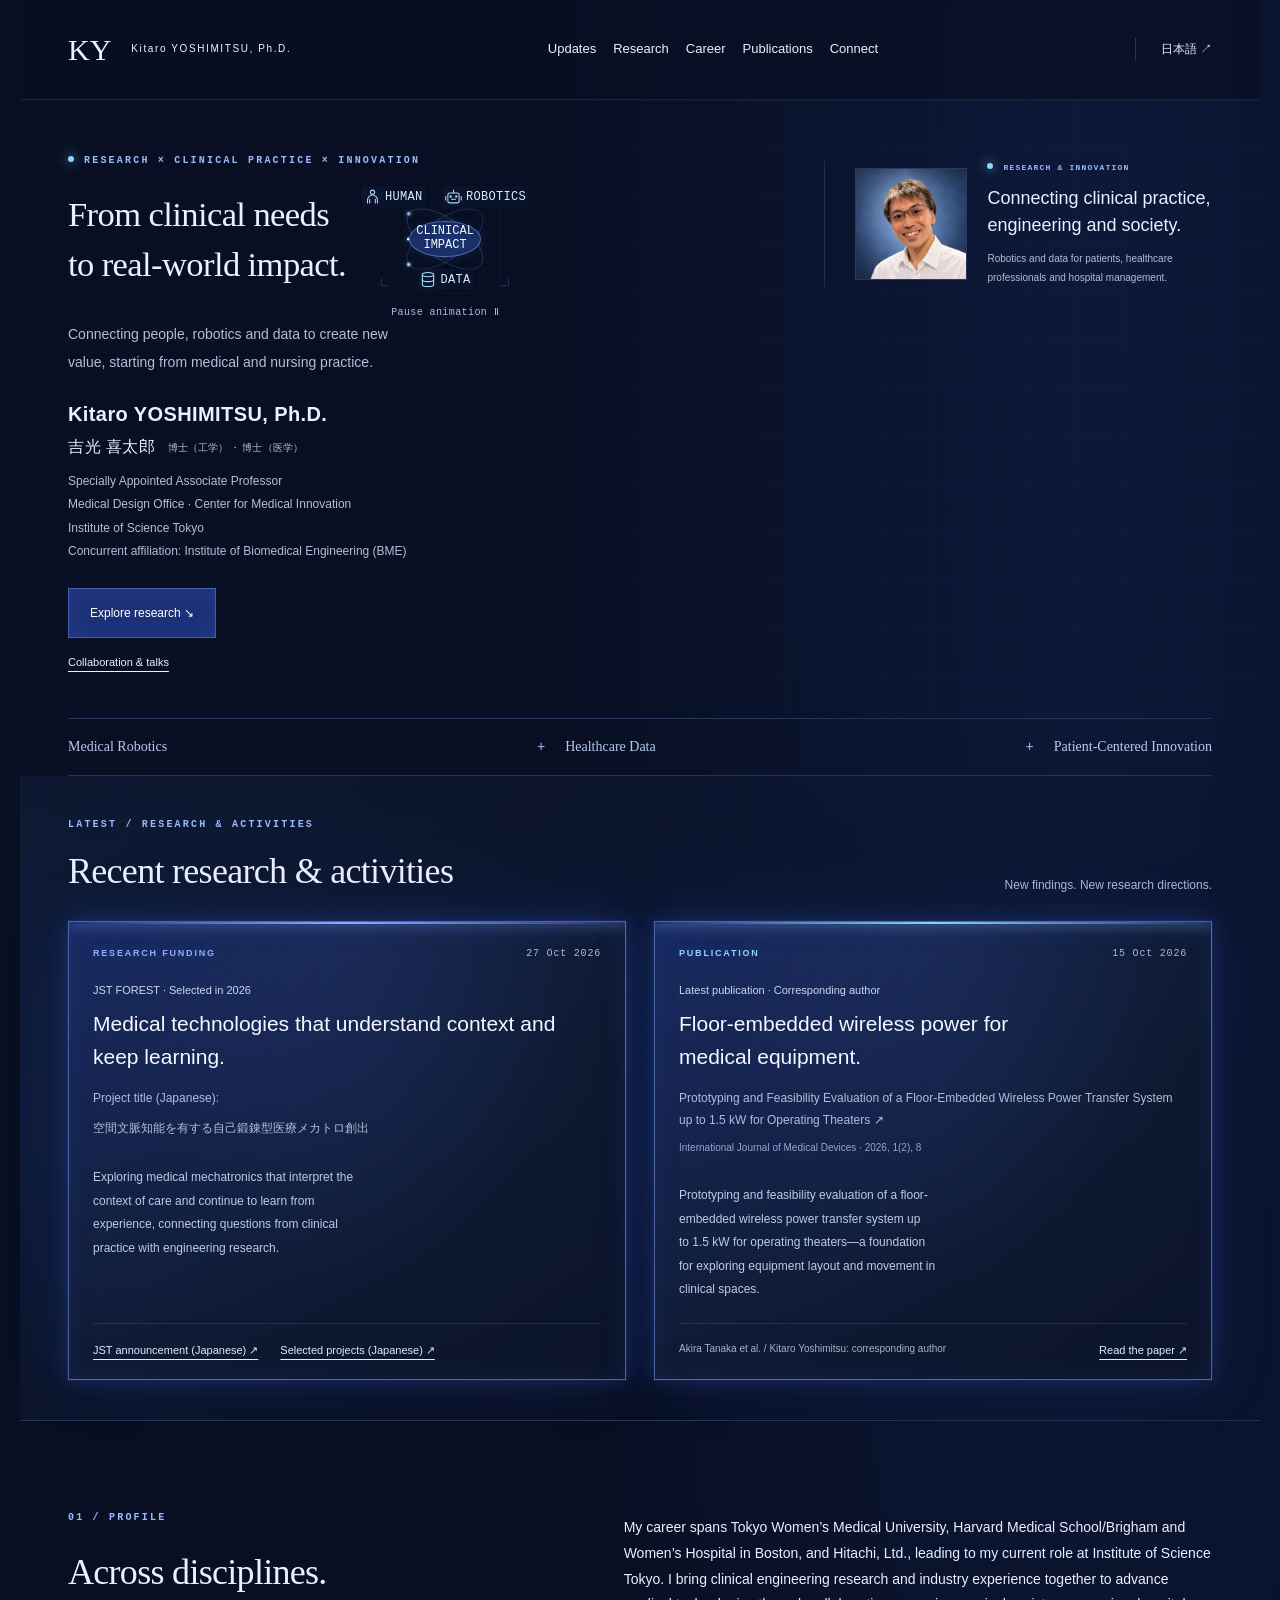
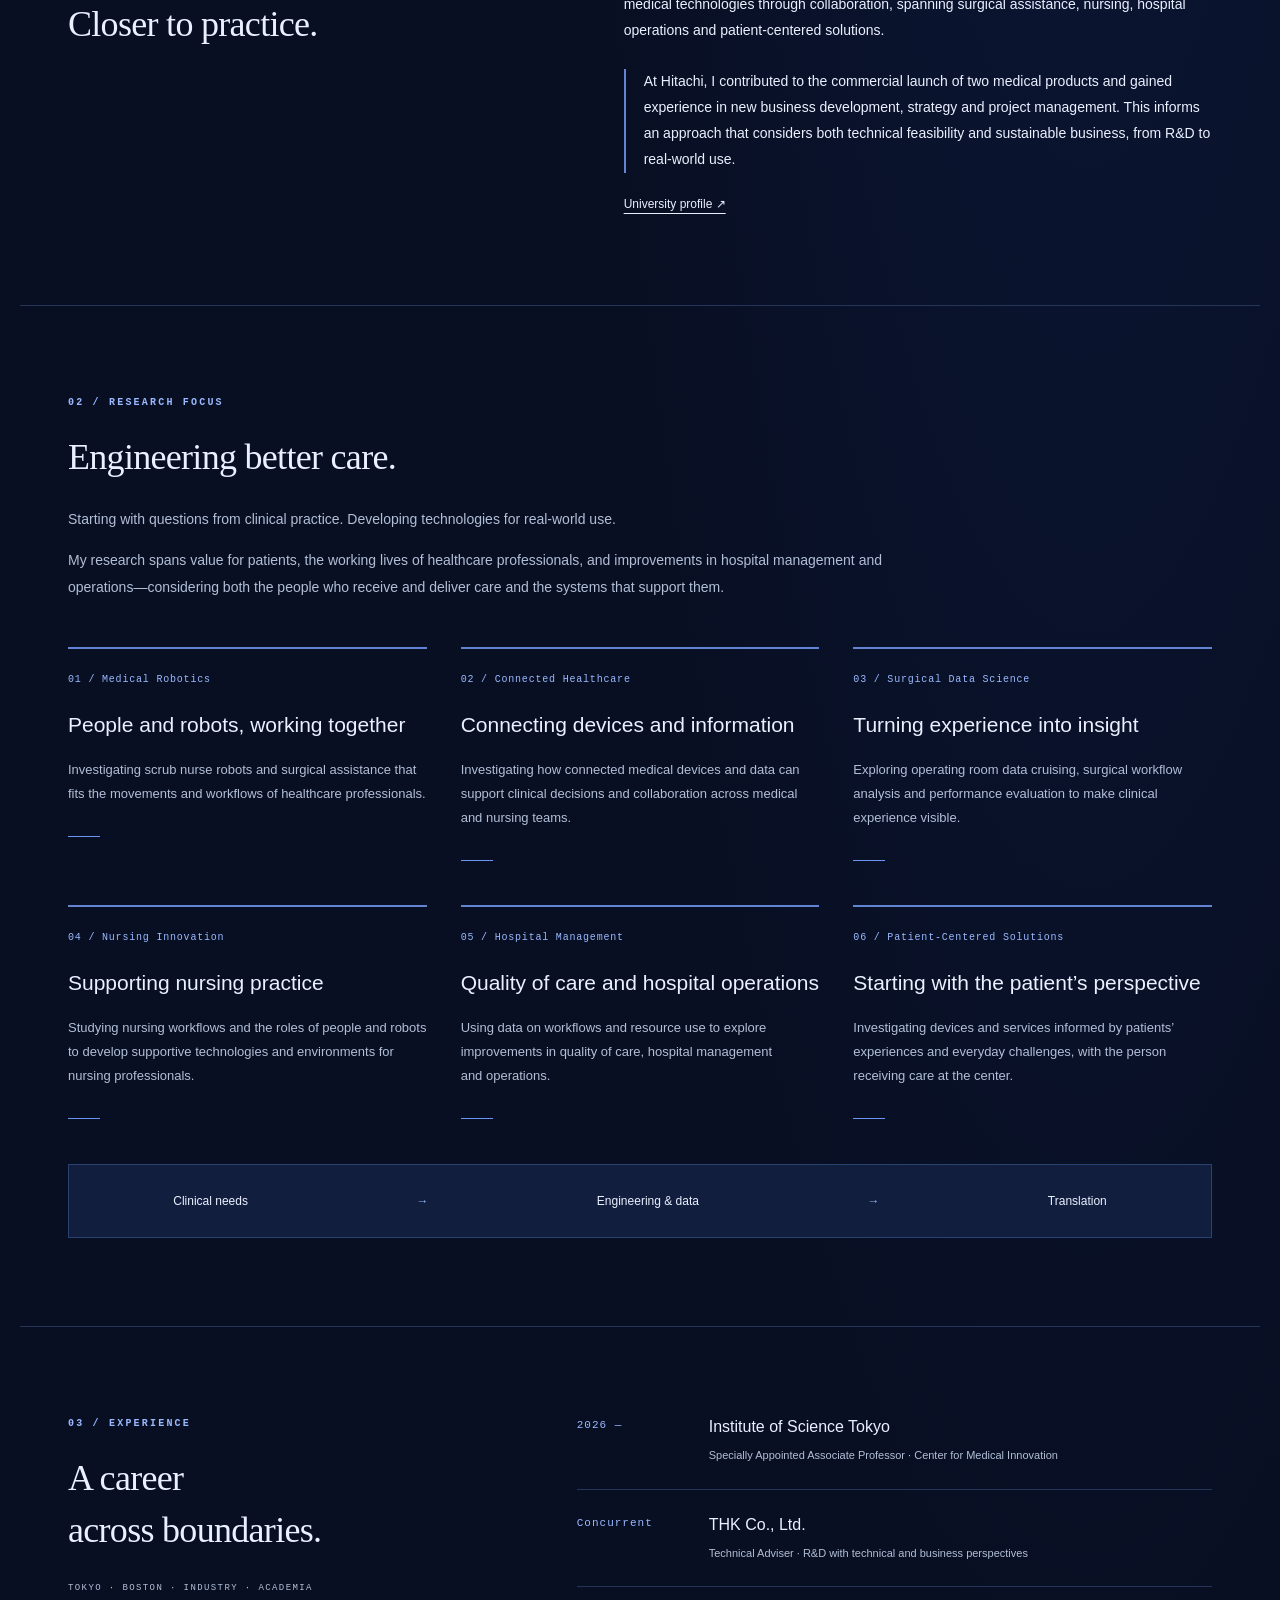
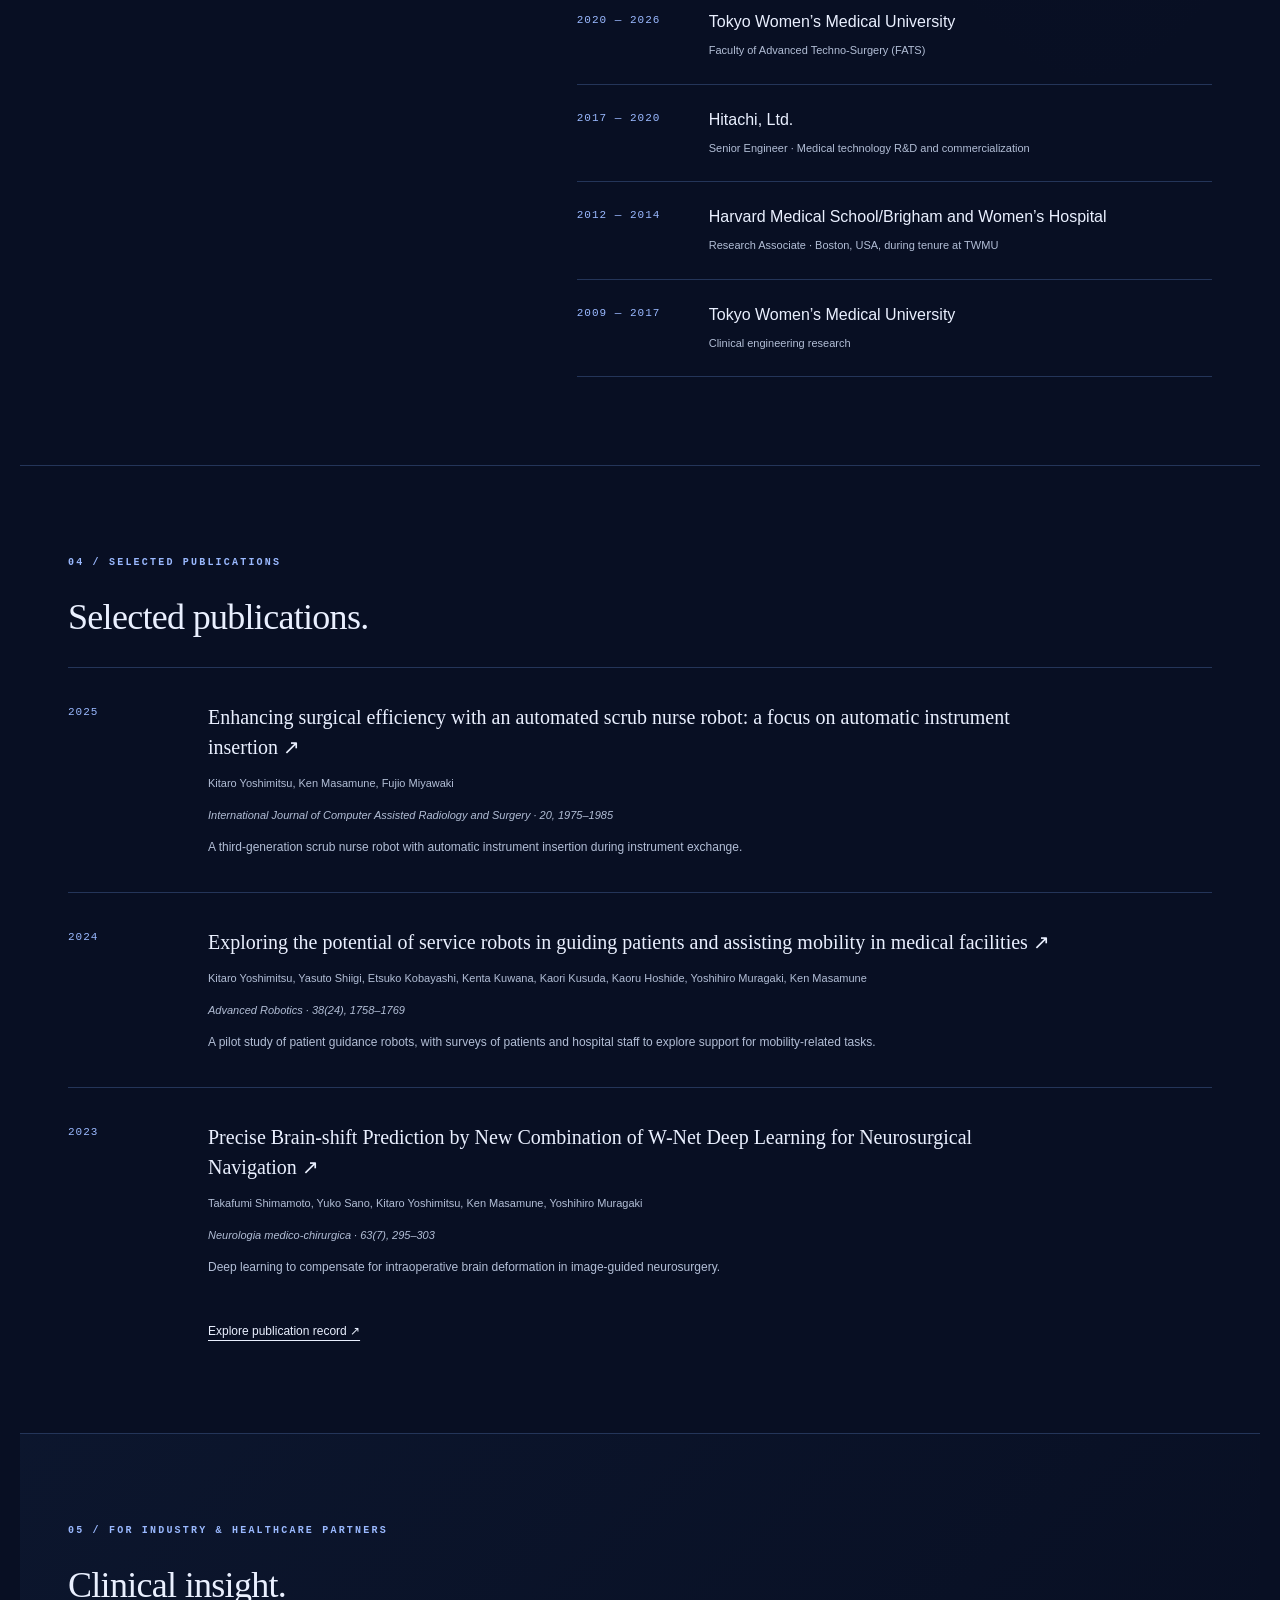
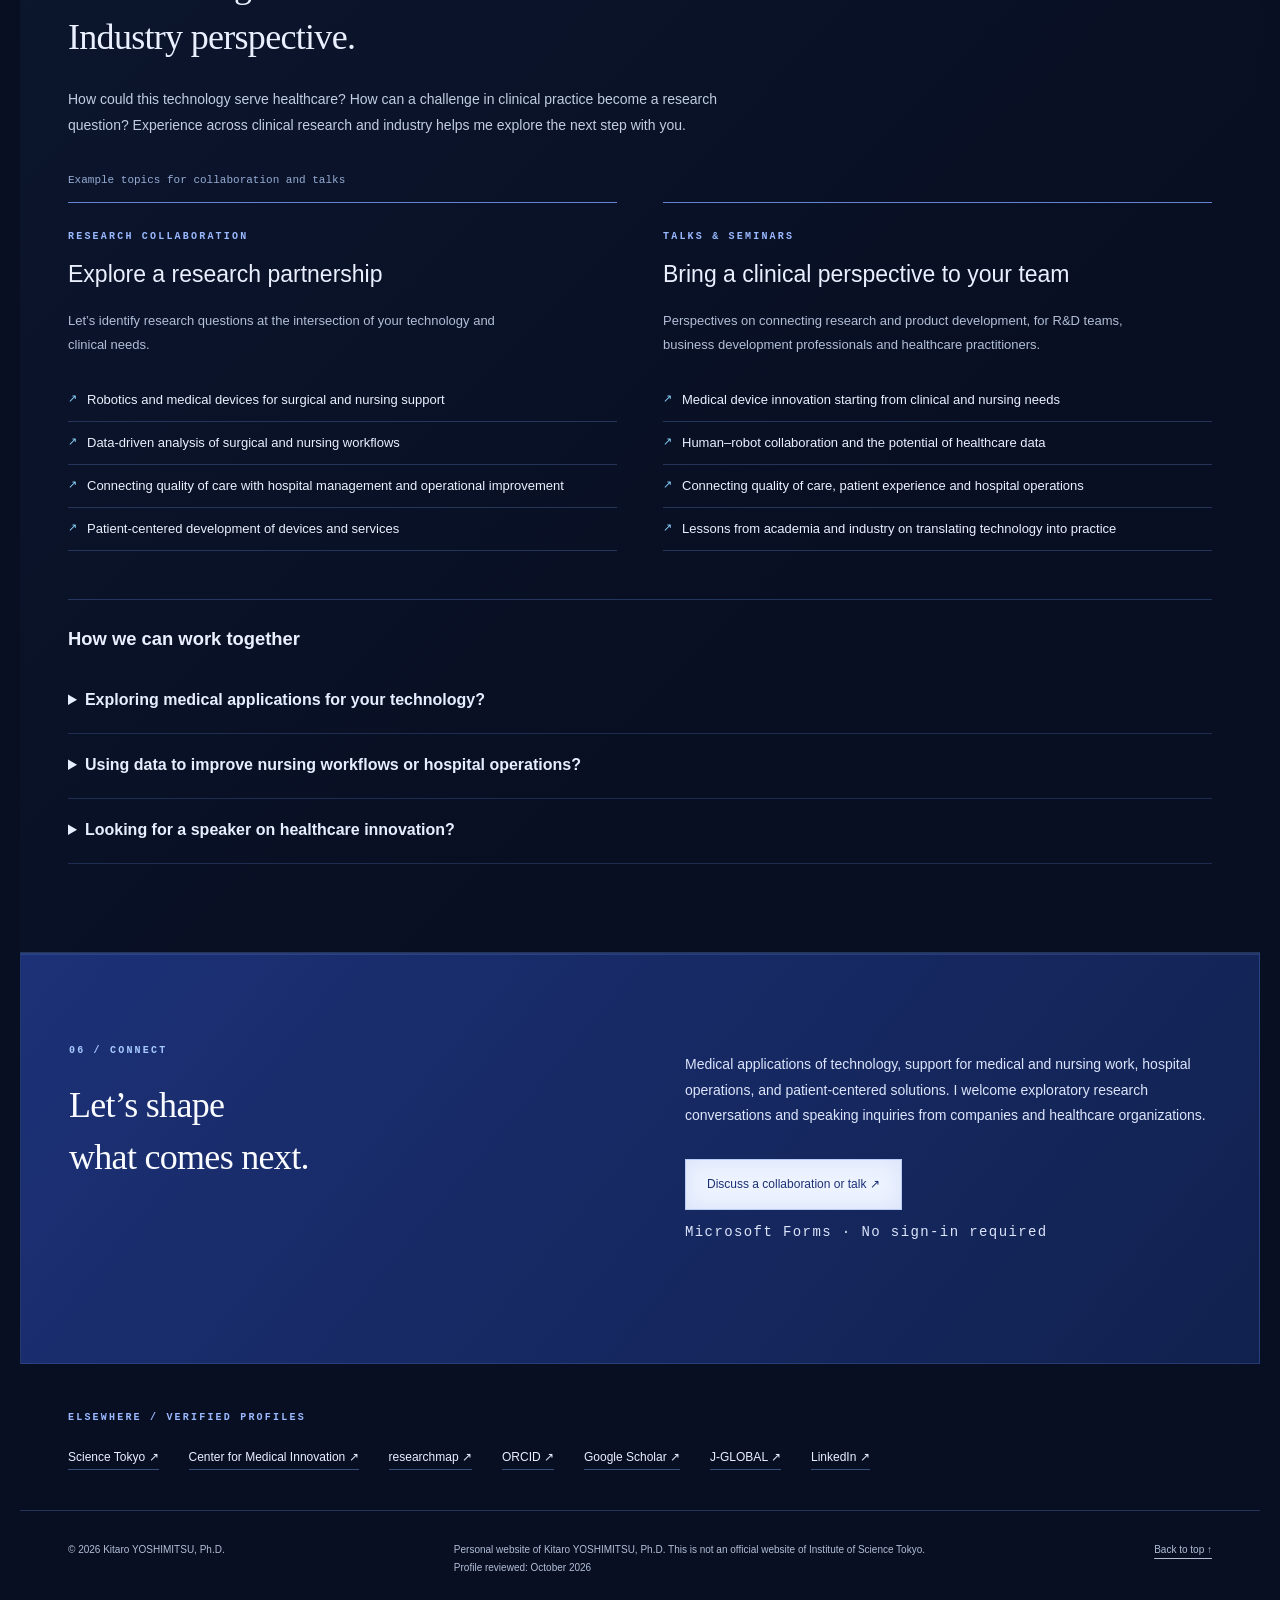
==== commit f272069a: "Publish matching English research profile" ====
--- a/en/index.html
+++ b/en/index.html
@@ -1 +1,3 @@
-<!doctype html><html lang="en"><head><meta charset="utf-8"><meta name="viewport" content="width=device-width,initial-scale=1"><title>Kitaro YOSHIMITSU, Ph.D. | Medical Innovation & Research Collaboration</title><meta name="description" content="Research collaboration and speaking with Kitaro YOSHIMITSU, Ph.D., Institute of Science Tokyo. Medical device R&D, clinical needs, healthcare business development, nursing workflows and hospital operations."><meta name="robots" content="index,follow,max-image-preview:large"><meta name="theme-color" content="#1c3177"><meta property="og:type" content="profile"><meta property="og:title" content="Kitaro YOSHIMITSU, Ph.D. | Medical Innovation & Research Collaboration"><meta property="og:description" content="Research collaboration and speaking with Kitaro YOSHIMITSU, Ph.D., Institute of Science Tokyo. Medical device R&D, clinical needs, healthcare business development, nursing workflows and hospital operations."><meta property="og:locale" content="en_US"><meta name="twitter:card" content="summary_large_image"><link rel="canonical" href="https://kitaro-bit.github.io/en/"><link rel="alternate" hreflang="ja" href="https://kitaro-bit.github.io/"><link rel="alternate" hreflang="en" href="https://kitaro-bit.github.io/en/"><link rel="alternate" hreflang="x-default" href="https://kitaro-bit.github.io/"><meta property="og:url" content="https://kitaro-bit.github.io/en/"><meta property="og:image" content="https://kitaro-bit.github.io/og.png"><meta name="twitter:image" content="https://kitaro-bit.github.io/og.png"><link rel="icon" href="../favicon.svg" type="image/svg+xml"><link rel="stylesheet" href="../style.css?v=9"><script src="../motion.js?v=1" defer></script><script type="application/ld+json">{"@context": "https://schema.org", "@graph": [{"@type": "Person", "@id": "https://kitaro-bit.github.io/#person", "name": "Kitaro YOSHIMITSU", "honorificSuffix": "Ph.D.", "alternateName": "吉光喜太郎", "jobTitle": "Specially Appointed Associate Professor", "affiliation": {"@type": "Organization", "name": "Institute of Science Tokyo", "url": "https://www.isct.ac.jp/"}, "knowsAbout": ["Digital Surgery", "Medical Robotics", "Surgical Data Science", "Nursing Innovation", "Hospital Management", "Patient-Centered Solutions"], "sameAs": ["https://reins.tmd.ac.jp/html/100049686_ja.html", "https://researchmap.jp/kitaro", "https://orcid.org/0000-0002-7323-9958", "https://scholar.google.com/citations?user=akNv9UMAAAAJ", "https://jglobal.jst.go.jp/detail?JGLOBAL_ID=201101007482646540", "https://www.linkedin.com/in/kitaro/"], "url": "https://kitaro-bit.github.io/"}, {"@type": "ProfilePage", "name": "Kitaro YOSHIMITSU, Ph.D. | Medical Innovation & Research Collaboration", "inLanguage": "en", "mainEntity": {"@id": "https://kitaro-bit.github.io/#person"}, "url": "https://kitaro-bit.github.io/en/"}]}</script></head><body><a class="skip" href="#main">Skip to content</a><header class="site-header"><a class="brand" href="../en/">KY<span>Kitaro YOSHIMITSU, Ph.D.</span></a><nav aria-label="Main navigation"><a href="#research">Research</a><a href="#career">Career</a><a href="#publications">Publications</a><a href="#connect">Connect</a></nav><a class="language" href="../" lang="ja" hreflang="ja">日本語 <span aria-hidden="true">↗</span></a></header><main id="main"><section class="hero"><div><p class="eyebrow">RESEARCH × CLINICAL PRACTICE × INNOVATION</p><h1>From clinical needs<br>to <span>real-world impact.</span></h1><p class="hero-intro">Connecting people, robotics and data across surgery, nursing and hospital operations—with patients at the center.</p><div class="identity"><h2>Kitaro YOSHIMITSU, Ph.D.<span>吉光 喜太郎<small class="degrees"><b>博士（工学）</b><i aria-hidden="true">・</i><b>博士（医学）</b></small></span></h2><p>Specially Appointed Associate Professor<br>Center for Medical Innovation · Institute of Science Tokyo</p></div><a class="button" href="#research">Explore research <span aria-hidden="true">↘</span></a><a class="text-link" href="#partnerships">Discuss collaboration</a></div><div class="visual-shell"><div class="visual" aria-hidden="true"><div class="visual-top">HUMAN-CENTERED INNOVATION <span>01—03</span></div><svg viewBox="0 0 480 360"><defs><pattern id="grid" width="24" height="24" patternUnits="userSpaceOnUse"><path d="M24 0H0V24" fill="none" stroke="#7297da" stroke-opacity=".16" stroke-width=".6"/></pattern><radialGradient id="core"><stop stop-color="#365bd0"/><stop offset="1" stop-color="#1c3177"/></radialGradient></defs><rect width="480" height="360" fill="url(#grid)"/><g fill="none"><circle class="orbit-ring" cx="240" cy="180" r="132" stroke="#79c9ff" stroke-opacity=".5" stroke-dasharray="2 7"/><ellipse cx="240" cy="180" rx="159" ry="72" transform="rotate(-35 240 180)" stroke="#739cf9" stroke-opacity=".65"/><ellipse cx="240" cy="180" rx="159" ry="72" transform="rotate(35 240 180)" stroke="#79c9ff" stroke-opacity=".65"/><circle cx="240" cy="180" r="74" stroke="#739cf9" stroke-opacity=".5"/><circle class="core-pulse" cx="240" cy="180" r="57" stroke="#79c9ff" stroke-opacity=".5"/></g><circle cx="240" cy="180" r="48" fill="url(#core)" stroke="#8fb6ff" stroke-opacity=".6"/><text x="240" y="176" text-anchor="middle" fill="#fff" font-size="12" letter-spacing="2">CLINICAL</text><text x="240" y="194" text-anchor="middle" fill="#fff" font-size="12" letter-spacing="2">IMPACT</text><g transform="rotate(-35 240 180)"><circle class="satellite satellite-one" r="6" fill="#a6dfff"/></g><g transform="rotate(35 240 180)"><circle class="satellite satellite-two" r="6" fill="#92abff"/></g><circle class="satellite satellite-three" r="5" fill="#f3f8ff"/><g fill="#b4caff" font-size="11" letter-spacing="2"><text x="60" y="86">PEOPLE</text><text x="350" y="98">ROBOTICS</text><text x="270" y="329">DATA</text></g><path d="M12 40V12H40 M440 12H468V40 M468 320V348H440 M40 348H12V320" fill="none" stroke="#79c9ff" stroke-opacity=".7"/></svg><div class="visual-bottom">ENGINEERING FOR CARE <span>RESEARCH → PRACTICE</span></div></div><button class="motion-toggle" type="button" aria-pressed="false">Pause animation <span aria-hidden="true">Ⅱ</span></button></div></section><div class="fields"><span>Medical Robotics</span><span>Healthcare Data</span><span>Patient-Centered Innovation</span></div><section id="profile" class="about section"><div><p class="eyebrow">01 / PROFILE</p><h2>Across disciplines.<br>Closer to practice.</h2><figure class="portrait"><img src="../portrait-edited-v1.png" alt="Kitaro YOSHIMITSU, Ph.D." width="1254" height="1254" loading="lazy"></figure></div><div class="prose"><p>My career spans Tokyo Women’s Medical University, Harvard Medical School/Brigham and Women’s Hospital in Boston, and Hitachi, Ltd., leading to my current role at Institute of Science Tokyo. I bring clinical engineering research and industry experience together to advance medical technologies through collaboration, spanning surgical assistance, nursing, hospital operations and patient-centered solutions.</p><p>At Hitachi, I contributed to the commercial launch of two medical products and gained experience in new business development, strategy and project management. This informs an approach that considers both technical feasibility and sustainable business, from R&D to real-world use.</p><p>Bringing clinical and business perspectives to industry R&D: exploring medical applications of technology, shaping development priorities and considering pathways toward commercialization.</p><a class="text-link" href="https://reins.tmd.ac.jp/html/100049686_ja.html">University profile ↗</a></div></section><section id="research" class="research section"><p class="eyebrow">02 / RESEARCH FOCUS</p><h2>Engineering better care.</h2><p class="section-intro">Starting with questions from clinical practice. Developing technologies for real-world use.</p><div class="themes"><article class="theme"><span class="index">01 / Medical Robotics</span><h3>People and robots, working together</h3><p>Investigating scrub nurse robots and surgical assistance that fits the movements and workflows of healthcare professionals.</p><span class="theme-line" aria-hidden="true"></span></article><article class="theme"><span class="index">02 / Connected Healthcare</span><h3>Connecting devices and information</h3><p>Investigating how connected medical devices and data can support clinical decisions and collaboration across medical and nursing teams.</p><span class="theme-line" aria-hidden="true"></span></article><article class="theme"><span class="index">03 / Surgical Data Science</span><h3>Turning experience into insight</h3><p>Exploring operating room data cruising, surgical workflow analysis and performance evaluation to make clinical experience visible.</p><span class="theme-line" aria-hidden="true"></span></article><article class="theme"><span class="index">04 / Nursing Innovation</span><h3>Supporting nursing practice</h3><p>Studying nursing workflows and the roles of people and robots to develop supportive technologies and environments for nursing professionals.</p><span class="theme-line" aria-hidden="true"></span></article><article class="theme"><span class="index">05 / Hospital Management</span><h3>Quality of care and hospital operations</h3><p>Using data on workflows and resource use to explore improvements in quality of care, hospital management and operations.</p><span class="theme-line" aria-hidden="true"></span></article><article class="theme"><span class="index">06 / Patient-Centered Solutions</span><h3>Starting with the patient’s perspective</h3><p>Investigating devices and services informed by patients’ experiences and everyday challenges, with the person receiving care at the center.</p><span class="theme-line" aria-hidden="true"></span></article></div><div class="process"><strong>Clinical needs</strong><span aria-hidden="true">→</span><strong>Engineering & data</strong><span aria-hidden="true">→</span><strong>Translation</strong></div></section><section id="career" class="career section"><div><p class="eyebrow">03 / EXPERIENCE</p><h2>A career across boundaries.</h2><p class="small">TOKYO · BOSTON · INDUSTRY · ACADEMIA</p></div><ol class="timeline"><li><span class="date">2026 —</span><div><h3>Institute of Science Tokyo</h3><p>Specially Appointed Associate Professor · Center for Medical Innovation</p></div></li><li><span class="date">Concurrent</span><div><h3>THK Co., Ltd.</h3><p>Technical Adviser · R&D with technical and business perspectives</p></div></li><li><span class="date">2020 — 2026</span><div><h3>Tokyo Women’s Medical University</h3><p>Faculty of Advanced Techno-Surgery (FATS)</p></div></li><li><span class="date">2017 — 2020</span><div><h3>Hitachi, Ltd.</h3><p>Senior Engineer · Medical technology R&D and commercialization</p></div></li><li><span class="date">2012 — 2014</span><div><h3>Harvard Medical School/Brigham and Women’s Hospital</h3><p>Research Associate · Boston, USA, during tenure at TWMU</p></div></li><li><span class="date">2009 — 2017</span><div><h3>Tokyo Women’s Medical University</h3><p>Clinical engineering research</p></div></li></ol></section><section id="publications" class="publications section"><p class="eyebrow">04 / SELECTED PUBLICATIONS</p><h2>Selected publications.</h2><div><article class="paper"><span class="date">2025</span><div><h3><a href="https://doi.org/10.1007/s11548-025-03433-x">Enhancing surgical efficiency with an automated scrub nurse robot: a focus on automatic instrument insertion <span aria-hidden="true">↗</span></a></h3><p class="authors">Kitaro Yoshimitsu, Ken Masamune, Fujio Miyawaki</p><p class="journal">International Journal of Computer Assisted Radiology and Surgery · 20, 1975–1985</p><p>A third-generation scrub nurse robot with automatic instrument insertion during instrument exchange.</p></div></article><article class="paper"><span class="date">2024</span><div><h3><a href="https://doi.org/10.1080/01691864.2024.2438653">Exploring the potential of service robots in guiding patients and assisting mobility in medical facilities <span aria-hidden="true">↗</span></a></h3><p class="authors">Kitaro Yoshimitsu, Yasuto Shiigi, Etsuko Kobayashi, Kenta Kuwana, Kaori Kusuda, Kaoru Hoshide, Yoshihiro Muragaki, Ken Masamune</p><p class="journal">Advanced Robotics · 38(24), 1758–1769</p><p>A pilot study of patient guidance robots, with surveys of patients and hospital staff to explore support for mobility-related tasks.</p></div></article><article class="paper"><span class="date">2023</span><div><h3><a href="https://doi.org/10.2176/jns-nmc.2022-0350">Precise Brain-shift Prediction by New Combination of W-Net Deep Learning for Neurosurgical Navigation <span aria-hidden="true">↗</span></a></h3><p class="authors">Takafumi Shimamoto, Yuko Sano, Kitaro Yoshimitsu, Ken Masamune, Yoshihiro Muragaki</p><p class="journal">Neurologia medico-chirurgica · 63(7), 295–303</p><p>Deep learning to compensate for intraoperative brain deformation in image-guided neurosurgery.</p></div></article></div><a class="text-link" href="https://researchmap.jp/kitaro/published_papers">Explore publication record ↗</a></section><section class="partnerships section" id="partnerships"><p class="eyebrow">05 / FOR INDUSTRY & HEALTHCARE PARTNERS</p><h2>Clinical insight.<br>Industry perspective.</h2><p class="partner-intro">Experience in clinical engineering research and commercial product launches informs how I connect technical possibilities with the needs of healthcare practice.</p><p class="topic-label">Example topics for collaboration and talks</p><div class="partner-columns"><article class="partner-column"><p class="eyebrow">RESEARCH COLLABORATION</p><h3>Explore a research partnership</h3><p>Let’s identify research questions at the intersection of your technology and clinical needs.</p><ul><li>Robotics and medical devices for surgical and nursing support</li><li>Data-driven analysis of surgical and nursing workflows</li><li>Connecting quality of care with hospital management and operational improvement</li><li>Patient-centered development of devices and services</li></ul></article><article class="partner-column"><p class="eyebrow">TALKS & SEMINARS</p><h3>Bring a clinical perspective to your team</h3><p>Perspectives on connecting research and product development, for R&D teams, business development professionals and healthcare practitioners.</p><ul><li>Medical device innovation starting from clinical and nursing needs</li><li>Human–robot collaboration and the potential of healthcare data</li><li>Connecting quality of care, patient experience and hospital operations</li><li>Lessons from academia and industry on translating technology into practice</li></ul></article></div><div class="consultations"><h3>How we can work together</h3><details><summary>Exploring medical applications for your technology?</summary><p>We can examine the fit between technical capabilities and clinical needs, frame joint research questions and identify issues to consider on the path to commercialization.</p></details><details><summary>Using data to improve nursing workflows or hospital operations?</summary><p>We can frame research questions around care workflows and resource use, considering both staff workload and quality of care.</p></details><details><summary>Looking for a speaker on healthcare innovation?</summary><p>Talks and seminars can explore medical device innovation, medical robotics and development driven by clinical needs, with topics shaped around your audience and purpose.</p></details></div><p class="partner-note">Could your technology have a medical application? Would a clinical perspective help shape your R&D? Conversations are welcome even before a specific joint research topic is defined.</p></section><section id="connect" class="contact section"><div><p class="eyebrow">06 / CONNECT</p><h2>Let’s shape<br>what comes next.</h2></div><div><p>Surgical assistance, nursing support, hospital operations and patient-centered solutions. For research collaboration, business development, translation or speaking inquiries, please use the dedicated form.</p><a class="button light" href="https://forms.cloud.microsoft/r/wiZXnQCnqT">Discuss a collaboration or talk ↗</a><p class="small">Microsoft Forms · No sign-in required</p></div></section><section class="profiles"><p class="eyebrow">ELSEWHERE / VERIFIED PROFILES</p><div><a href="https://reins.tmd.ac.jp/html/100049686_ja.html">Science Tokyo <span aria-hidden="true">↗</span></a><a href="https://tmdu-oi.jp/ourvision/member/">Center for Medical Innovation <span aria-hidden="true">↗</span></a><a href="https://researchmap.jp/kitaro">researchmap <span aria-hidden="true">↗</span></a><a href="https://orcid.org/0000-0002-7323-9958">ORCID <span aria-hidden="true">↗</span></a><a href="https://scholar.google.com/citations?user=akNv9UMAAAAJ">Google Scholar <span aria-hidden="true">↗</span></a><a href="https://jglobal.jst.go.jp/detail?JGLOBAL_ID=201101007482646540">J-GLOBAL <span aria-hidden="true">↗</span></a><a href="https://www.linkedin.com/in/kitaro/">LinkedIn <span aria-hidden="true">↗</span></a></div></section></main><footer><p>© 2026 Kitaro YOSHIMITSU, Ph.D.</p><p>Personal website of Kitaro YOSHIMITSU, Ph.D. This is not an official website of Institute of Science Tokyo.<br>Profile reviewed: October 2026</p><a href="#main">Back to top ↑</a></footer></body></html>+<!DOCTYPE html>
+
+<html lang="en"><head><meta charset="utf-8"/><meta content="width=device-width,initial-scale=1" name="viewport"/><title>Kitaro YOSHIMITSU, Ph.D. | Research &amp; Innovation</title><meta content="Kitaro YOSHIMITSU, Ph.D., a researcher at Institute of Science Tokyo. Connecting people, robotics and data across clinical practice, nursing and hospital management. Research, collaboration and talks." name="description"/><meta content="index,follow,max-image-preview:large" name="robots"/><meta content="#1c3177" name="theme-color"/><meta content="profile" property="og:type"/><meta content="Kitaro YOSHIMITSU, Ph.D. | Research &amp; Innovation" property="og:title"/><meta content="Kitaro YOSHIMITSU, Ph.D., a researcher at Institute of Science Tokyo. Connecting people, robotics and data across clinical practice, nursing and hospital management. Research, collaboration and talks." property="og:description"/><meta content="en_US" property="og:locale"/><meta content="summary_large_image" name="twitter:card"/><link href="../favicon.svg" rel="icon" type="image/svg+xml"/><link href="../style.css?v=21" rel="stylesheet"/><script defer="" src="../motion.js?v=1"></script><script type="application/ld+json">{"@context": "https://schema.org", "@graph": [{"@type": "Person", "@id": "https://kitaro-bit.github.io/#person", "name": "Kitaro YOSHIMITSU", "honorificSuffix": "Ph.D.", "alternateName": "吉光喜太郎", "jobTitle": "Specially Appointed Associate Professor", "affiliation": {"@type": "Organization", "name": "Institute of Science Tokyo", "url": "https://www.isct.ac.jp/"}, "knowsAbout": ["Digital Surgery", "Medical Robotics", "Surgical Data Science", "Nursing Innovation", "Hospital Management", "Patient-Centered Solutions"], "sameAs": ["https://reins.tmd.ac.jp/html/100049686_ja.html", "https://researchmap.jp/kitaro", "https://orcid.org/0000-0002-7323-9958", "https://scholar.google.com/citations?user=akNv9UMAAAAJ", "https://jglobal.jst.go.jp/detail?JGLOBAL_ID=201101007482646540", "https://www.linkedin.com/in/kitaro/"], "url": "https://kitaro-bit.github.io/"}, {"@type": "ProfilePage", "name": "Kitaro YOSHIMITSU, Ph.D. | Research & Innovation", "inLanguage": "en", "mainEntity": {"@id": "https://kitaro-bit.github.io/#person"}, "url": "https://kitaro-bit.github.io/en/"}]}</script><link href="https://kitaro-bit.github.io/en/" rel="canonical"/><link href="https://kitaro-bit.github.io/" hreflang="ja" rel="alternate"/><link href="https://kitaro-bit.github.io/en/" hreflang="en" rel="alternate"/><link href="https://kitaro-bit.github.io/" hreflang="x-default" rel="alternate"/><meta content="https://kitaro-bit.github.io/en/" property="og:url"/><meta content="https://kitaro-bit.github.io/og.png" property="og:image"/><meta content="https://kitaro-bit.github.io/og.png" name="twitter:image"/></head><body><a class="skip" href="#main">Skip to content</a><header class="site-header"><a class="brand" href="../en/">KY<span>Kitaro YOSHIMITSU, Ph.D.</span></a><nav aria-label="Main navigation"><a href="#latest">Updates</a><a href="#research">Research</a><a href="#career">Career</a><a href="#publications">Publications</a><a href="#connect">Connect</a></nav><a class="language" href="../" hreflang="ja" lang="ja">日本語 <span aria-hidden="true">↗</span></a></header><main id="main"><section class="hero"><div><p class="eyebrow">RESEARCH × CLINICAL PRACTICE × INNOVATION</p><div class="hero-heading"><h1>From clinical needs<br/>to real-world impact.</h1><div class="visual-shell"><div aria-label="HUMAN, ROBOTICS and DATA connecting to CLINICAL IMPACT: value for patients, healthcare professionals and hospital management." class="visual orbital-diagram" role="img"><svg viewbox="0 0 480 360"><defs><pattern height="24" id="grid" patternunits="userSpaceOnUse" width="24"><path d="M24 0H0V24" fill="none" stroke="#7297da" stroke-opacity=".16" stroke-width=".6"></path></pattern><radialgradient id="core"><stop stop-color="#365bd0"></stop><stop offset="1" stop-color="#1c3177"></stop></radialgradient></defs><rect fill="url(#grid)" height="360" width="480"></rect><g fill="none"><circle class="orbit-ring" cx="240" cy="180" r="132" stroke="#79c9ff" stroke-dasharray="2 7" stroke-opacity=".5"></circle><ellipse cx="240" cy="180" rx="159" ry="72" stroke="#739cf9" stroke-opacity=".65" transform="rotate(-35 240 180)"></ellipse><ellipse cx="240" cy="180" rx="159" ry="72" stroke="#79c9ff" stroke-opacity=".65" transform="rotate(35 240 180)"></ellipse><circle cx="240" cy="180" r="74" stroke="#739cf9" stroke-opacity=".5"></circle><circle class="core-pulse" cx="240" cy="180" r="57" stroke="#79c9ff" stroke-opacity=".5"></circle></g><circle cx="240" cy="180" fill="url(#core)" r="66" stroke="#8fb6ff" stroke-opacity=".6"></circle><g transform="rotate(-35 240 180)"><circle class="satellite satellite-one" fill="#a6dfff" r="6"></circle></g><g transform="rotate(35 240 180)"><circle class="satellite satellite-two" fill="#92abff" r="6"></circle></g><circle class="satellite satellite-three" fill="#f3f8ff" r="5"></circle><g fill="#b4caff" font-size="11" letter-spacing="2"></g><path d="M12 40V12H40 M440 12H468V40 M468 320V348H440 M40 348H12V320" fill="none" stroke="#79c9ff" stroke-opacity=".7"></path></svg><span aria-hidden="true" class="orbit-person"><svg aria-hidden="true" class="orbit-symbol" fill="none" stroke="currentColor" stroke-linecap="round" stroke-linejoin="round" stroke-width="1.5" viewbox="0 0 24 24"><circle cx="12" cy="6" r="3"></circle><path d="M5 21v-4a7 7 0 0 1 14 0v4M8 21v-5m8 5v-5"></path></svg><b>HUMAN</b></span><span aria-hidden="true" class="orbit-robot"><svg aria-hidden="true" class="orbit-symbol" fill="none" stroke="currentColor" stroke-linecap="round" stroke-linejoin="round" stroke-width="1.5" viewbox="0 0 24 24"><rect height="14" rx="3" width="16" x="4" y="7"></rect><path d="M12 7V3M9 16h6M1 12v5m22-5v5"></path><circle cx="8" cy="12" r="1"></circle><circle cx="16" cy="12" r="1"></circle></svg><b>ROBOTICS</b></span><span aria-hidden="true" class="orbit-data"><svg aria-hidden="true" class="orbit-symbol" fill="none" stroke="currentColor" stroke-linecap="round" stroke-linejoin="round" stroke-width="1.5" viewbox="0 0 24 24"><ellipse cx="12" cy="5" rx="8" ry="3"></ellipse><path d="M4 5v14c0 4 16 4 16 0V5M4 12c0 4 16 4 16 0"></path></svg><b>DATA</b></span><span aria-hidden="true" class="orbit-core-label"><span>CLINICAL</span><span>IMPACT</span></span></div><button aria-pressed="false" class="motion-toggle" type="button">Pause animation Ⅱ</button></div></div><p class="hero-intro">Connecting people, robotics and data to create new value, starting from medical and nursing practice.</p><div class="identity"><h2>Kitaro YOSHIMITSU, Ph.D.<span>吉光 喜太郎<small class="degrees"><b>博士（工学）</b><i aria-hidden="true">・</i><b>博士（医学）</b></small></span></h2><p>Specially Appointed Associate Professor<br/>Medical Design Office · Center for Medical Innovation<br/>Institute of Science Tokyo<br/>Concurrent affiliation: Institute of Biomedical Engineering (BME)</p></div><a class="button" href="#research">Explore research ↘</a><a class="text-link" href="#partnerships">Collaboration &amp; talks</a></div><aside aria-label="Research perspective" class="hero-aside"><div class="aside-profile"><img alt="Kitaro YOSHIMITSU, Ph.D." height="1254" loading="eager" src="../portrait-edited-v1.png" width="1254"/><div><p class="eyebrow">RESEARCH &amp; INNOVATION</p><h3>Connecting clinical practice, engineering and society.</h3><p>Robotics and data for patients, healthcare professionals and hospital management.</p></div></div></aside></section><div class="fields"><span>Medical Robotics</span><span>Healthcare Data</span><span>Patient-Centered Innovation</span></div><section class="latest-news section" id="latest"><div class="latest-heading"><div><p class="eyebrow">LATEST / RESEARCH &amp; ACTIVITIES</p><h2>Recent research &amp; activities</h2></div><p class="latest-caption">New findings. New research directions.</p></div><div class="news-grid"><article class="news-card news-grant"><div class="news-meta"><span class="news-type">RESEARCH FUNDING</span><time datetime="2026-10-27">27 Oct 2026</time></div><p class="news-category">JST FOREST · Selected in 2026</p><h3>Medical technologies that understand context and keep learning.</h3><p class="news-bibliography">Project title (Japanese): <span class="official-project-title" lang="ja">空間文脈知能を有する自己鍛錬型医療メカトロ創出</span></p><p class="news-description">Exploring medical mechatronics that interpret the context of care and continue to learn from experience, connecting questions from clinical practice with engineering research.</p><div class="news-footer"><a class="news-link" href="https://www.jst.go.jp/pr/info/info1882/index.html">JST announcement (Japanese) ↗</a><a class="news-link" href="https://www.jst.go.jp/souhatsu/document/res2026.pdf#page=9">Selected projects (Japanese) ↗</a></div></article><article class="news-card news-paper"><div class="news-meta"><span class="news-type">PUBLICATION</span><time datetime="2026-10-15">15 Oct 2026</time></div><p class="news-category">Latest publication · Corresponding author</p><h3>Floor-embedded wireless power for medical equipment.</h3><p class="news-bibliography"><a href="https://doi.org/10.3390/ijmd1020008">Prototyping and Feasibility Evaluation of a Floor-Embedded Wireless Power Transfer System up to 1.5 kW for Operating Theaters ↗</a><span>International Journal of Medical Devices · 2026, 1(2), 8</span></p><p class="news-description">Prototyping and feasibility evaluation of a floor-embedded wireless power transfer system up to 1.5 kW for operating theaters—a foundation for exploring equipment layout and movement in clinical spaces.</p><div class="news-footer"><span>Akira Tanaka et al. / Kitaro Yoshimitsu: corresponding author</span><a class="news-link" href="https://doi.org/10.3390/ijmd1020008">Read the paper ↗</a></div></article></div></section><section class="about section" id="profile"><div><p class="eyebrow">01 / PROFILE</p><h2>Across disciplines.<br/>Closer to practice.</h2></div><div class="prose"><p>My career spans Tokyo Women’s Medical University, Harvard Medical School/Brigham and Women’s Hospital in Boston, and Hitachi, Ltd., leading to my current role at Institute of Science Tokyo. I bring clinical engineering research and industry experience together to advance medical technologies through collaboration, spanning surgical assistance, nursing, hospital operations and patient-centered solutions.</p><p>At Hitachi, I contributed to the commercial launch of two medical products and gained experience in new business development, strategy and project management. This informs an approach that considers both technical feasibility and sustainable business, from R&amp;D to real-world use.</p><a class="text-link" href="https://reins.tmd.ac.jp/html/100049686_ja.html">University profile ↗</a></div></section><section class="research section" id="research"><p class="eyebrow">02 / RESEARCH FOCUS</p><h2>Engineering better care.</h2><p class="section-intro">Starting with questions from clinical practice. Developing technologies for real-world use.</p><p class="research-scope">My research spans value for patients, the working lives of healthcare professionals, and improvements in hospital management and operations—considering both the people who receive and deliver care and the systems that support them.</p><div class="themes"><article class="theme"><span class="index">01 / Medical Robotics</span><h3>People and robots, working together</h3><p>Investigating scrub nurse robots and surgical assistance that fits the movements and workflows of healthcare professionals.</p><span aria-hidden="true" class="theme-line"></span></article><article class="theme"><span class="index">02 / Connected Healthcare</span><h3>Connecting devices and information</h3><p>Investigating how connected medical devices and data can support clinical decisions and collaboration across medical and nursing teams.</p><span aria-hidden="true" class="theme-line"></span></article><article class="theme"><span class="index">03 / Surgical Data Science</span><h3>Turning experience into insight</h3><p>Exploring operating room data cruising, surgical workflow analysis and performance evaluation to make clinical experience visible.</p><span aria-hidden="true" class="theme-line"></span></article><article class="theme"><span class="index">04 / Nursing Innovation</span><h3>Supporting nursing practice</h3><p>Studying nursing workflows and the roles of people and robots to develop supportive technologies and environments for nursing professionals.</p><span aria-hidden="true" class="theme-line"></span></article><article class="theme"><span class="index">05 / Hospital Management</span><h3>Quality of care and hospital operations</h3><p>Using data on workflows and resource use to explore improvements in quality of care, hospital management and operations.</p><span aria-hidden="true" class="theme-line"></span></article><article class="theme"><span class="index">06 / Patient-Centered Solutions</span><h3>Starting with the patient’s perspective</h3><p>Investigating devices and services informed by patients’ experiences and everyday challenges, with the person receiving care at the center.</p><span aria-hidden="true" class="theme-line"></span></article></div><div class="process"><strong>Clinical needs</strong><span aria-hidden="true">→</span><strong>Engineering &amp; data</strong><span aria-hidden="true">→</span><strong>Translation</strong></div></section><section class="career section" id="career"><div><p class="eyebrow">03 / EXPERIENCE</p><h2>A career across boundaries.</h2><p class="small">TOKYO · BOSTON · INDUSTRY · ACADEMIA</p></div><ol class="timeline"><li><span class="date">2026 —</span><div><h3>Institute of Science Tokyo</h3><p>Specially Appointed Associate Professor · Center for Medical Innovation</p></div></li><li><span class="date">Concurrent</span><div><h3>THK Co., Ltd.</h3><p>Technical Adviser · R&amp;D with technical and business perspectives</p></div></li><li><span class="date">2020 — 2026</span><div><h3>Tokyo Women’s Medical University</h3><p>Faculty of Advanced Techno-Surgery (FATS)</p></div></li><li><span class="date">2017 — 2020</span><div><h3>Hitachi, Ltd.</h3><p>Senior Engineer · Medical technology R&amp;D and commercialization</p></div></li><li><span class="date">2012 — 2014</span><div><h3>Harvard Medical School/Brigham and Women’s Hospital</h3><p>Research Associate · Boston, USA, during tenure at TWMU</p></div></li><li><span class="date">2009 — 2017</span><div><h3>Tokyo Women’s Medical University</h3><p>Clinical engineering research</p></div></li></ol></section><section class="publications section" id="publications"><p class="eyebrow">04 / SELECTED PUBLICATIONS</p><h2>Selected publications.</h2><div><article class="paper"><span class="date">2025</span><div><h3><a href="https://doi.org/10.1007/s11548-025-03433-x">Enhancing surgical efficiency with an automated scrub nurse robot: a focus on automatic instrument insertion <span aria-hidden="true">↗</span></a></h3><p class="authors">Kitaro Yoshimitsu, Ken Masamune, Fujio Miyawaki</p><p class="journal">International Journal of Computer Assisted Radiology and Surgery · 20, 1975–1985</p><p>A third-generation scrub nurse robot with automatic instrument insertion during instrument exchange.</p></div></article><article class="paper"><span class="date">2024</span><div><h3><a href="https://doi.org/10.1080/01691864.2024.2438653">Exploring the potential of service robots in guiding patients and assisting mobility in medical facilities <span aria-hidden="true">↗</span></a></h3><p class="authors">Kitaro Yoshimitsu, Yasuto Shiigi, Etsuko Kobayashi, Kenta Kuwana, Kaori Kusuda, Kaoru Hoshide, Yoshihiro Muragaki, Ken Masamune</p><p class="journal">Advanced Robotics · 38(24), 1758–1769</p><p>A pilot study of patient guidance robots, with surveys of patients and hospital staff to explore support for mobility-related tasks.</p></div></article><article class="paper"><span class="date">2023</span><div><h3><a href="https://doi.org/10.2176/jns-nmc.2022-0350">Precise Brain-shift Prediction by New Combination of W-Net Deep Learning for Neurosurgical Navigation <span aria-hidden="true">↗</span></a></h3><p class="authors">Takafumi Shimamoto, Yuko Sano, Kitaro Yoshimitsu, Ken Masamune, Yoshihiro Muragaki</p><p class="journal">Neurologia medico-chirurgica · 63(7), 295–303</p><p>Deep learning to compensate for intraoperative brain deformation in image-guided neurosurgery.</p></div></article></div><a class="text-link" href="https://researchmap.jp/kitaro/published_papers">Explore publication record ↗</a></section><section class="partnerships section" id="partnerships"><p class="eyebrow">05 / FOR INDUSTRY &amp; HEALTHCARE PARTNERS</p><h2>Clinical insight.<br/>Industry perspective.</h2><p class="partner-intro">How could this technology serve healthcare? How can a challenge in clinical practice become a research question? Experience across clinical research and industry helps me explore the next step with you.</p><p class="topic-label">Example topics for collaboration and talks</p><div class="partner-columns"><article class="partner-column"><p class="eyebrow">RESEARCH COLLABORATION</p><h3>Explore a research partnership</h3><p>Let’s identify research questions at the intersection of your technology and clinical needs.</p><ul><li>Robotics and medical devices for surgical and nursing support</li><li>Data-driven analysis of surgical and nursing workflows</li><li>Connecting quality of care with hospital management and operational improvement</li><li>Patient-centered development of devices and services</li></ul></article><article class="partner-column"><p class="eyebrow">TALKS &amp; SEMINARS</p><h3>Bring a clinical perspective to your team</h3><p>Perspectives on connecting research and product development, for R&amp;D teams, business development professionals and healthcare practitioners.</p><ul><li>Medical device innovation starting from clinical and nursing needs</li><li>Human–robot collaboration and the potential of healthcare data</li><li>Connecting quality of care, patient experience and hospital operations</li><li>Lessons from academia and industry on translating technology into practice</li></ul></article></div><div class="consultations"><h3>How we can work together</h3><details><summary>Exploring medical applications for your technology?</summary><p>We can examine the fit between technical capabilities and clinical needs, frame joint research questions and identify issues to consider on the path to commercialization.</p></details><details><summary>Using data to improve nursing workflows or hospital operations?</summary><p>We can frame research questions around care workflows and resource use, considering both staff workload and quality of care.</p></details><details><summary>Looking for a speaker on healthcare innovation?</summary><p>Talks and seminars can explore medical device innovation, medical robotics and development driven by clinical needs, with topics shaped around your audience and purpose.</p></details></div></section><section class="contact section" id="connect"><div><p class="eyebrow">06 / CONNECT</p><h2>Let’s shape<br/>what comes next.</h2></div><div><p>Medical applications of technology, support for medical and nursing work, hospital operations, and patient-centered solutions. I welcome exploratory research conversations and speaking inquiries from companies and healthcare organizations.</p><a class="button light" href="https://forms.cloud.microsoft/r/wiZXnQCnqT">Discuss a collaboration or talk ↗</a><p class="small">Microsoft Forms · No sign-in required</p></div></section><section class="profiles"><p class="eyebrow">ELSEWHERE / VERIFIED PROFILES</p><div><a href="https://reins.tmd.ac.jp/html/100049686_ja.html">Science Tokyo <span aria-hidden="true">↗</span></a><a href="https://tmdu-oi.jp/ourvision/member/">Center for Medical Innovation <span aria-hidden="true">↗</span></a><a href="https://researchmap.jp/kitaro">researchmap <span aria-hidden="true">↗</span></a><a href="https://orcid.org/0000-0002-7323-9958">ORCID <span aria-hidden="true">↗</span></a><a href="https://scholar.google.com/citations?user=akNv9UMAAAAJ">Google Scholar <span aria-hidden="true">↗</span></a><a href="https://jglobal.jst.go.jp/detail?JGLOBAL_ID=201101007482646540">J-GLOBAL <span aria-hidden="true">↗</span></a><a href="https://www.linkedin.com/in/kitaro/">LinkedIn <span aria-hidden="true">↗</span></a></div></section></main><footer><p>© 2026 Kitaro YOSHIMITSU, Ph.D.</p><p>Personal website of Kitaro YOSHIMITSU, Ph.D. This is not an official website of Institute of Science Tokyo.<br/>Profile reviewed: October 2026</p><a href="#main">Back to top ↑</a></footer></body></html>
--- a/style.css
+++ b/style.css
@@ -34,3 +34,115 @@
 
 /* Inquiry examples match the questions prospective partners bring. */
 .consultations{margin-top:3rem;border-top:1px solid #739cf944;padding-top:1.6rem}.consultations h3{font-size:1.15rem;margin:0 0 1rem}.consultations details{border-bottom:1px solid #739cf933;padding:1.1rem 0}.consultations summary{cursor:pointer;color:#e5efff;font-weight:600;line-height:1.8}.consultations summary:focus-visible{outline:2px solid #79c9ff;outline-offset:5px}.consultations details p{max-width:70ch;line-height:1.9;color:#b6c4de;margin:1rem 0 .3rem}
+
+/* Unpublished latest-research layout concept. */
+.latest-news{position:relative;padding-top:58px;padding-bottom:56px;background:linear-gradient(130deg,#12224088,transparent 68%)}
+.latest-heading{display:flex;align-items:end;justify-content:space-between;gap:32px;margin-bottom:28px}.latest-heading h2{font-size:29px;margin:12px 0 0}.latest-caption{font-size:12px;line-height:1.9;color:#aabbd9}.news-grid{display:grid;grid-template-columns:1fr 1fr;gap:24px}.news-card{position:relative;display:flex;flex-direction:column;min-width:0;border:1px solid #597ab34d;background:linear-gradient(145deg,#182c4d99,#0c1424cc);padding:26px 28px 20px;box-shadow:0 8px 26px #00000014;overflow:hidden}.news-card:before{content:'';position:absolute;inset:0 auto auto 0;width:72px;height:2px;background:#77d6ff;box-shadow:0 0 18px #77d6ff77}.news-grant:before{background:#9cafff;box-shadow:0 0 18px #8b9fff77}.news-meta{display:flex;justify-content:space-between;align-items:center;gap:12px;margin-bottom:25px}.news-type{font-size:9px;letter-spacing:1.8px;color:#8edcff;font-weight:650}.news-grant .news-type{color:#b0bfff}.news-meta time{font-size:10px;color:#9badc8}.news-category{font-size:11px;color:#b5c7e6;margin-bottom:8px}.news-card h3{font-size:21px;line-height:1.65;letter-spacing:.1px;font-weight:550;text-wrap:balance;color:#f0f5ff}.news-placeholder{font-size:12px;color:#a9c0e4;margin-top:14px}.news-description{font-size:12px;line-height:1.95;color:#aebbd1;margin-top:12px;margin-bottom:26px;max-width:42ch}.news-footer{margin-top:auto;display:flex;align-items:center;justify-content:space-between;gap:15px;border-top:1px solid #739cf92b;padding-top:16px;font-size:10px;color:#a1b2d0}.news-link{font-size:11px;color:#d9edff;white-space:nowrap}.news-link span{margin-left:12px}.news-review-note{font-size:10px;color:#8f9fb8;margin-top:20px;line-height:1.8}.site-header nav{gap:23px}
+@media(max-width:650px){.latest-news{padding:40px 24px}.latest-heading{display:block}.latest-heading h2{font-size:25px}.latest-caption{margin-top:14px}.news-grid{grid-template-columns:1fr;gap:18px}.news-card{padding:24px 22px 18px}.news-card h3{font-size:20px}.news-meta{margin-bottom:20px}.site-header nav{gap:12px}}
+
+/* V2: content and collaboration lead; orbital graphic is secondary. */
+.hero{grid-template-columns:minmax(0,1.45fr) minmax(250px,.8fr);padding-top:52px;padding-bottom:46px;gap:54px;align-items:start}.hero h1{font-size:clamp(32px,3.4vw,44px);margin-top:20px;margin-bottom:18px}.hero-intro{font-size:14px;line-height:1.95;max-width:39em;text-wrap:pretty}.identity{margin:24px 0}.hero-aside{border-left:1px solid #789aee33;padding-left:30px;margin-top:9px}.aside-profile{display:flex;gap:20px;align-items:center}.aside-profile>img{width:112px;height:112px;object-fit:cover;flex-shrink:0;border:1px solid #6b85b355}.aside-profile h3{font-size:19px;line-height:1.55;font-weight:500;margin:10px 0}.aside-profile p:not(.eyebrow){font-size:10px;color:#afbed6;line-height:1.9}.aside-profile .eyebrow{font-size:8px;letter-spacing:1.2px}.aside-note{font-size:13px;color:#c5d7f1;line-height:1.9;margin:23px 0 12px}.hero .visual-shell{max-width:168px;margin:18px 0 0 auto;opacity:.65}.hero .visual{padding:8px;border:none;background:transparent;box-shadow:none;transform:none}.hero .visual svg{margin:0}.hero .visual-top,.hero .visual-bottom{display:none}.hero .motion-toggle{font-size:8px;padding:3px 0;margin-top:0}.hero .visual::before{display:none}.fields{font-size:14px;padding-block:15px}.latest-news{padding-top:40px;padding-bottom:40px}.latest-heading{margin-bottom:24px}.latest-heading h2{font-size:27px}.news-card{padding:23px 24px 18px}.news-meta{margin-bottom:18px}.news-card h3{font-size:20px;line-height:1.6}.news-description{margin-bottom:22px}.draft-label{font-size:9px;color:#b9c7df;border:1px solid #739cf944;border-radius:20px;padding:2px 8px}.hero .button{font-size:12px}.hero .text-link{margin-left:18px;font-size:11px}.news-link{color:#d9edff}.hero-aside .visual text{font-size:12px}
+@media(max-width:1000px){.hero{gap:26px;grid-template-columns:minmax(0,1.35fr) minmax(220px,.85fr);padding-inline:26px}.hero-aside{padding-left:22px}.aside-profile{gap:13px;align-items:start}.aside-profile>img{width:82px;height:82px}.aside-profile h3{font-size:16px}.hero .text-link{margin:15px 0 0;display:block}.hero .visual-shell{max-width:140px}}
+@media(max-width:760px){.hero{grid-template-columns:1fr;padding:35px 24px 30px;gap:26px}.hero-aside{display:grid;grid-template-columns:1fr 112px;gap:12px 15px;border-left:none;border-top:1px solid #789aee33;padding:24px 0 0;margin-top:0;align-items:center}.aside-profile{grid-row:1 / 3;align-items:center}.aside-profile>img{width:90px;height:90px}.aside-profile h3{font-size:18px}.aside-note{grid-column:1 / -1;margin:0;font-size:12px}.hero .visual-shell{grid-column:2;grid-row:1 / 3;width:110px;max-width:110px;margin:0;opacity:.5}.hero h1{font-size:34px}.news-grid{grid-template-columns:1fr}.latest-heading{display:block}.latest-caption{margin-top:10px}.latest-news{padding:32px 24px}.news-card h3{font-size:21px}}
+@media(max-width:390px){.hero h1{font-size:30px}.aside-profile>img{width:72px;height:72px}.aside-profile{gap:10px}.aside-profile h3{font-size:16px}.hero-aside{grid-template-columns:1fr 88px}.hero .visual-shell{width:88px}.news-card{padding-inline:20px}}
+
+/* Heading-side orbit: a compact accent beside the opening statement. */
+.hero-heading{display:flex;align-items:center;gap:12px;width:fit-content;max-width:100%}
+.hero .hero-heading h1{flex:0 1 auto;white-space:nowrap;text-wrap:initial;letter-spacing:-1.6px}
+.hero .hero-heading .visual-shell{flex:0 0 124px;width:124px;max-width:124px;margin:13px 0 0;opacity:.62;align-self:center}
+.hero-aside{display:block}.aside-profile{grid-row:auto}.aside-note{margin:23px 0 0}
+.news-bibliography{font-size:12px;line-height:1.8;color:#afbed6;margin:15px 0;overflow-wrap:anywhere;text-wrap:pretty}
+.news-bibliography a{text-decoration:none}.news-bibliography a:hover{text-decoration:underline}
+.news-bibliography span{display:block;font-size:10px;margin-top:8px;color:#91a7cc}
+.news-meta time{font:10px ui-monospace,SFMono-Regular,monospace;letter-spacing:.8px;color:#a5b8d8}
+.news-footer{gap:12px;flex-wrap:wrap}.news-card h3{text-wrap:pretty}
+@media(min-width:761px) and (max-width:1100px){.hero .hero-heading h1{font-size:30px}.hero .hero-heading .visual-shell{flex-basis:88px;width:88px;max-width:88px}}
+@media(max-width:760px){.hero .hero-heading h1{font-size:clamp(24px,6.5vw,34px);letter-spacing:-1.2px}.hero .hero-heading .visual-shell{flex-basis:88px;width:88px;max-width:88px;grid-column:auto;grid-row:auto;margin:12px 0 0}.hero-aside{display:block;padding-top:22px}.aside-profile{align-items:center}.aside-note{margin-top:16px}.news-card h3 br{display:none}}
+@media(max-width:480px){.hero-heading{gap:8px}.hero .hero-heading .visual-shell{flex-basis:72px;width:72px;max-width:72px}.hero .hero-heading .motion-toggle{font-size:7px;white-space:nowrap}.hero .hero-heading h1{letter-spacing:-1.4px}}
+
+html[lang=ja] .hero .hero-heading h1{text-wrap:nowrap;white-space:nowrap} .hero .hero-heading .visual-shell{transform:translateY(18px)}
+@media(max-width:760px){html[lang=ja] .hero .hero-heading h1{font-size:clamp(24px,6.5vw,34px)}}
+
+/* Match the orbital drawing itself to the two-line heading. */
+.hero .hero-heading{--headline-size:clamp(22px,3.4vw,44px);gap:16px;align-items:center;margin:20px 0 32px}
+html[lang=ja] .hero .hero-heading h1{font-size:var(--headline-size);line-height:1.45;margin:0}
+.hero .hero-heading .visual-shell{position:relative;flex:0 0 calc(var(--headline-size) * 3.8666667);width:calc(var(--headline-size) * 3.8666667);max-width:none;height:calc(var(--headline-size) * 2.9);margin:0;transform:none;opacity:1;align-self:center}
+.hero .hero-heading .visual{padding:0;margin:0;height:100%;background:none;overflow:visible}
+.hero .hero-heading .visual svg{display:block;width:100%;height:100%;max-height:none;margin:0}
+.hero .hero-heading .motion-toggle{position:absolute;top:100%;left:50%;transform:translateX(-50%);margin:5px 0 0;font-size:8px;white-space:nowrap}
+@media(max-width:1100px) and (min-width:761px){.hero .hero-heading{--headline-size:clamp(22px,2.8vw,30px);gap:12px}}
+@media(max-width:760px){.hero .hero-heading{--headline-size:clamp(20px,6vw,34px);gap:12px}.hero .hero-heading .visual-shell{grid-column:auto;grid-row:auto}}
+@media(max-width:480px){.hero .hero-heading{gap:8px}.hero .hero-heading .motion-toggle{font-size:7px}}
+
+/* Readable concept diagram: labels stay at a legible size rather than shrinking with SVG. */
+.hero .hero-heading .connection-diagram{position:relative;isolation:isolate;overflow:visible;border:0;background:none}
+.hero .hero-heading .connection-diagram svg{position:absolute;inset:0;opacity:.85}
+.connection-diagram .diagram-node{position:absolute;z-index:1;padding:2px 4px;background:#112345;border:1px solid #6d9eda;border-radius:5px;color:#f2f8ff;font-size:13px;font-weight:600;line-height:1.5;white-space:nowrap;letter-spacing:0}
+.diagram-person{top:0;left:0}.diagram-robot{top:0;right:0}.diagram-data{bottom:0;left:50%;transform:translateX(-50%)}
+.connection-diagram .diagram-center{position:absolute;top:42%;left:50%;transform:translate(-50%,-50%);font-size:12px;font-weight:500;line-height:1.5;color:#c8e5ff;letter-spacing:1px}
+.connection-dot{offset-path:path('M24 17 L158 17 L100 103 Z');animation:connection-flow 9s linear infinite;filter:drop-shadow(0 0 3px #9ddfff)}
+@keyframes connection-flow{to{offset-distance:100%}}
+.motion-paused .connection-dot{animation-play-state:paused}
+.hero .hero-heading .motion-toggle{font-size:10px;margin-top:7px}
+@media(max-width:480px){.connection-diagram .diagram-node{font-size:12px;padding:1px 3px}.connection-diagram .diagram-center{font-size:11px}.hero .hero-heading .motion-toggle{font-size:9px}}
+@media(prefers-reduced-motion:reduce){.connection-dot{animation:none}}
+
+/* Original orbital artwork; readable labels are separate from the scaled SVG. */
+.hero .hero-heading .orbital-diagram{position:relative;isolation:isolate;overflow:visible;padding:0;height:100%;border:0;background:none}
+.hero .hero-heading .orbital-diagram svg{display:block;width:100%;height:100%;opacity:1}
+.orbital-diagram>span{position:absolute;z-index:1;color:#e6f4ff;background:#0d1830d9;padding:1px 3px;font-size:13px;font-weight:500;line-height:1.5;letter-spacing:0;white-space:nowrap;text-shadow:0 0 8px #061025}
+.orbit-person{left:0;top:0}.orbit-robot{right:0;top:0}.orbit-data{left:50%;bottom:0;transform:translateX(-50%)}
+.orbital-diagram>.orbit-core-label{left:50%;top:50%;transform:translate(-50%,-50%);font-size:12px;background:transparent;padding:0}
+@media(max-width:480px){.orbital-diagram>span{font-size:12px}.orbital-diagram>.orbit-core-label{font-size:12px}}
+
+/* Latest research: Science Blue foundation with a restrained neon backlight. */
+.latest-news{background:radial-gradient(ellipse at 20% 50%,#1c31773d,transparent 68%),linear-gradient(130deg,#12224088,transparent 68%)}
+.news-grid{gap:28px}
+.news-card{--news-accent:#91aeff;border:1px solid #7295ed99;background:radial-gradient(ellipse at 0 0,#1c317799,transparent 72%),linear-gradient(145deg,#14213feF,#0b1428);box-shadow:0 0 0 1px #1c317766,0 0 20px #4168da38,0 0 48px #1c31775c,inset 0 1px 22px #365ac426;transition:border-color .25s,box-shadow .25s}
+.news-paper{--news-accent:#8bd5ff}
+.news-card:before{inset:0 0 auto;width:auto;height:2px;background:linear-gradient(90deg,#1c3177,var(--news-accent),#1c3177);box-shadow:0 0 12px var(--news-accent),0 0 24px #557fe880}
+.news-card:after{content:'';position:absolute;inset:0;pointer-events:none;background:radial-gradient(ellipse at 50% 0,#648dff12,transparent 58%)}
+.news-card>*{position:relative;z-index:1}
+.news-card:hover,.news-card:focus-within{border-color:#a4bfff;box-shadow:0 0 0 1px #648dff33,0 0 26px #4168da55,0 0 58px #1c31777a,inset 0 1px 24px #365ac433}
+.news-type{color:var(--news-accent);text-shadow:0 0 13px #739cff66}.news-grant .news-type{color:var(--news-accent)}
+.news-category{color:#c9d8f2}.news-card h3{color:#f4f8ff}.news-description{color:#bccbe3}
+@media(prefers-reduced-motion:reduce){.news-card{transition:none}}
+
+/* English labels with recognizable line icons, retaining the original orbital artwork. */
+.hero .hero-heading .visual-shell{flex-basis:max(166px,calc(var(--headline-size) * 3.8666667));width:max(166px,calc(var(--headline-size) * 3.8666667))}
+.orbital-diagram>.orbit-person,.orbital-diagram>.orbit-robot,.orbital-diagram>.orbit-data{display:flex;align-items:center;gap:4px;font-size:12px;line-height:1.5;padding:1px 2px;color:#d9ecff;background:#0d1830bd}
+.orbital-diagram>span b{font-weight:500;font-family:ui-monospace,SFMono-Regular,Consolas,monospace;letter-spacing:.3px}
+.hero .hero-heading .orbital-diagram .orbit-symbol{position:static;display:block;flex:0 0 17px;width:17px;height:19px;max-height:none;margin:0;color:#a7d8ff}
+.orbit-person{left:0;top:-3px}.orbit-robot{right:0;top:-3px}.orbit-data{bottom:-1px}
+.orbital-diagram>.orbit-core-label{font:500 12px/1.5 ui-monospace,SFMono-Regular,Consolas,monospace;letter-spacing:.2px;color:#f5faff}
+@media(max-width:480px){.hero .hero-heading .visual-shell{flex-basis:max(120px,calc(var(--headline-size) * 3.8666667));width:max(120px,calc(var(--headline-size) * 3.8666667))}.orbital-diagram>.orbit-person,.orbital-diagram>.orbit-robot,.orbital-diagram>.orbit-data{gap:2px;font-size:12px;padding-inline:0}.hero .hero-heading .orbital-diagram .orbit-symbol{width:12px;height:15px;flex-basis:12px}.orbital-diagram>span b{letter-spacing:0}.orbital-diagram>.orbit-core-label{font-size:11px}}
+
+/* Approved wording, with two readable lines at the orbital center. */
+.orbital-diagram>.orbit-core-label{display:flex;flex-direction:column;align-items:center;justify-content:center;min-width:72px;height:36px;padding:3px 6px;background:radial-gradient(ellipse,#28458eeF,#142858ee);border:1px solid #8fb6ff77;border-radius:50%;font-size:12px;line-height:1.15;letter-spacing:0;text-align:center;box-shadow:0 0 12px #507eff26}
+.orbit-core-label>span{display:block}
+@media(max-width:480px){.orbital-diagram>.orbit-core-label{font-size:12px}}
+
+.hero-scope{font-size:13px;line-height:1.95;color:#b4c6e3;max-width:42em;margin-top:14px;text-wrap:pretty}
+
+.research-scope{font-size:14px;line-height:1.95;color:var(--muted);max-width:62em;margin-top:14px;text-wrap:pretty}@media(max-width:650px){.research-scope{font-size:13px}}
+
+/* Final bilingual review: readable English heading and balanced navigation. */
+html[lang=en] .hero .hero-heading{--headline-size:clamp(25px,2.7vw,35px)}
+html[lang=en] .hero .hero-heading h1{font:400 var(--headline-size)/1.45 Georgia,serif;letter-spacing:-.6px;margin:0;white-space:nowrap;text-wrap:nowrap}
+html[lang=en] .aside-profile h3{font-size:18px;line-height:1.5;text-wrap:pretty}
+html[lang=en] .identity h2{font-size:20px;letter-spacing:.4px}
+html[lang=en] .hero .text-link{margin:14px 0 0;display:block}
+html[lang=en] .news-card h3{font:500 21px/1.55 -apple-system,BlinkMacSystemFont,"Segoe UI",sans-serif;letter-spacing:0}
+html[lang=en] .news-footer{align-items:flex-start}
+html[lang=en] .news-grant .news-footer{justify-content:flex-start;gap:8px 22px}
+.official-project-title{font-size:12px!important;color:#afbed6!important}
+html[lang=en] .site-header nav{gap:17px}
+@media(min-width:761px) and (max-width:1100px){html[lang=en] .hero .hero-heading{--headline-size:clamp(20px,2.3vw,25px)}}
+@media(max-width:760px){html[lang=en] .hero .hero-heading{--headline-size:clamp(20px,5.5vw,32px)}html[lang=en] .hero .hero-heading h1{letter-spacing:-.8px}html[lang=en] .site-header nav{gap:12px;font-size:11px}html[lang=en] .latest-heading h2{font-size:26px}}
+@media(max-width:480px){html[lang=en] .hero .hero-heading{--headline-size:20px;gap:8px}html[lang=en] .hero .hero-heading h1{font-size:20px;letter-spacing:-.8px}.news-description{max-width:none}}
+@media(max-width:360px){html[lang=en] .hero{padding-inline:16px}html[lang=en] .hero .hero-heading{--headline-size:18px;gap:6px}html[lang=en] .hero .hero-heading h1{font-size:18px;letter-spacing:-1px}}
+
+@media(max-width:480px){html[lang=en] .site-header nav{gap:8px;font-size:10px}html[lang=en] .hero .hero-heading{margin-bottom:42px}html[lang=en] .orbital-diagram>.orbit-person,html[lang=en] .orbital-diagram>.orbit-robot{top:-10px}html[lang=en] .orbital-diagram>.orbit-data{bottom:-10px}html[lang=en] .hero .hero-heading .motion-toggle{margin-top:14px}}
+
+@media(max-width:480px){.hero .hero-heading{margin-bottom:42px}.orbital-diagram>.orbit-person,.orbital-diagram>.orbit-robot{top:-10px}.orbital-diagram>.orbit-data{bottom:-10px}.hero .hero-heading .motion-toggle{margin-top:14px}}
+@media(max-width:360px){html[lang=ja] .hero{padding-inline:16px}html[lang=ja] .hero .hero-heading{--headline-size:17px;gap:6px}}
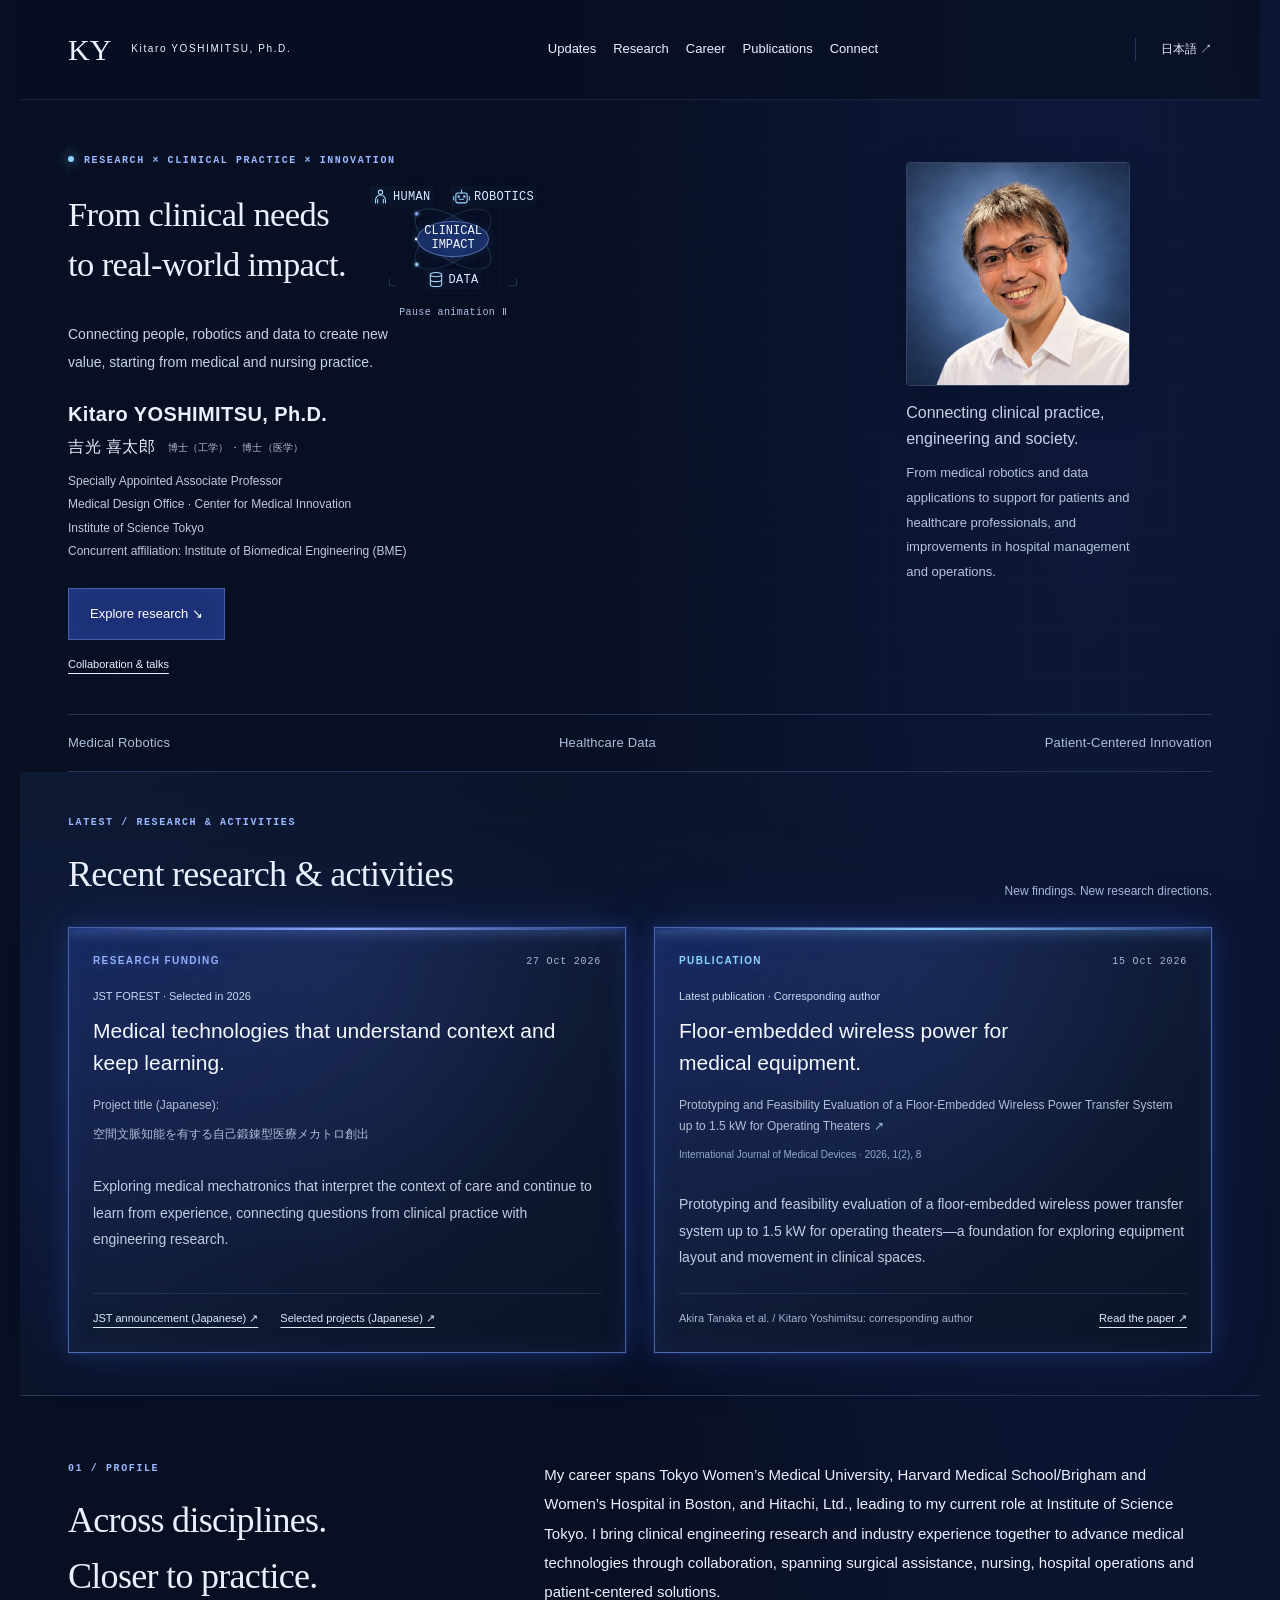
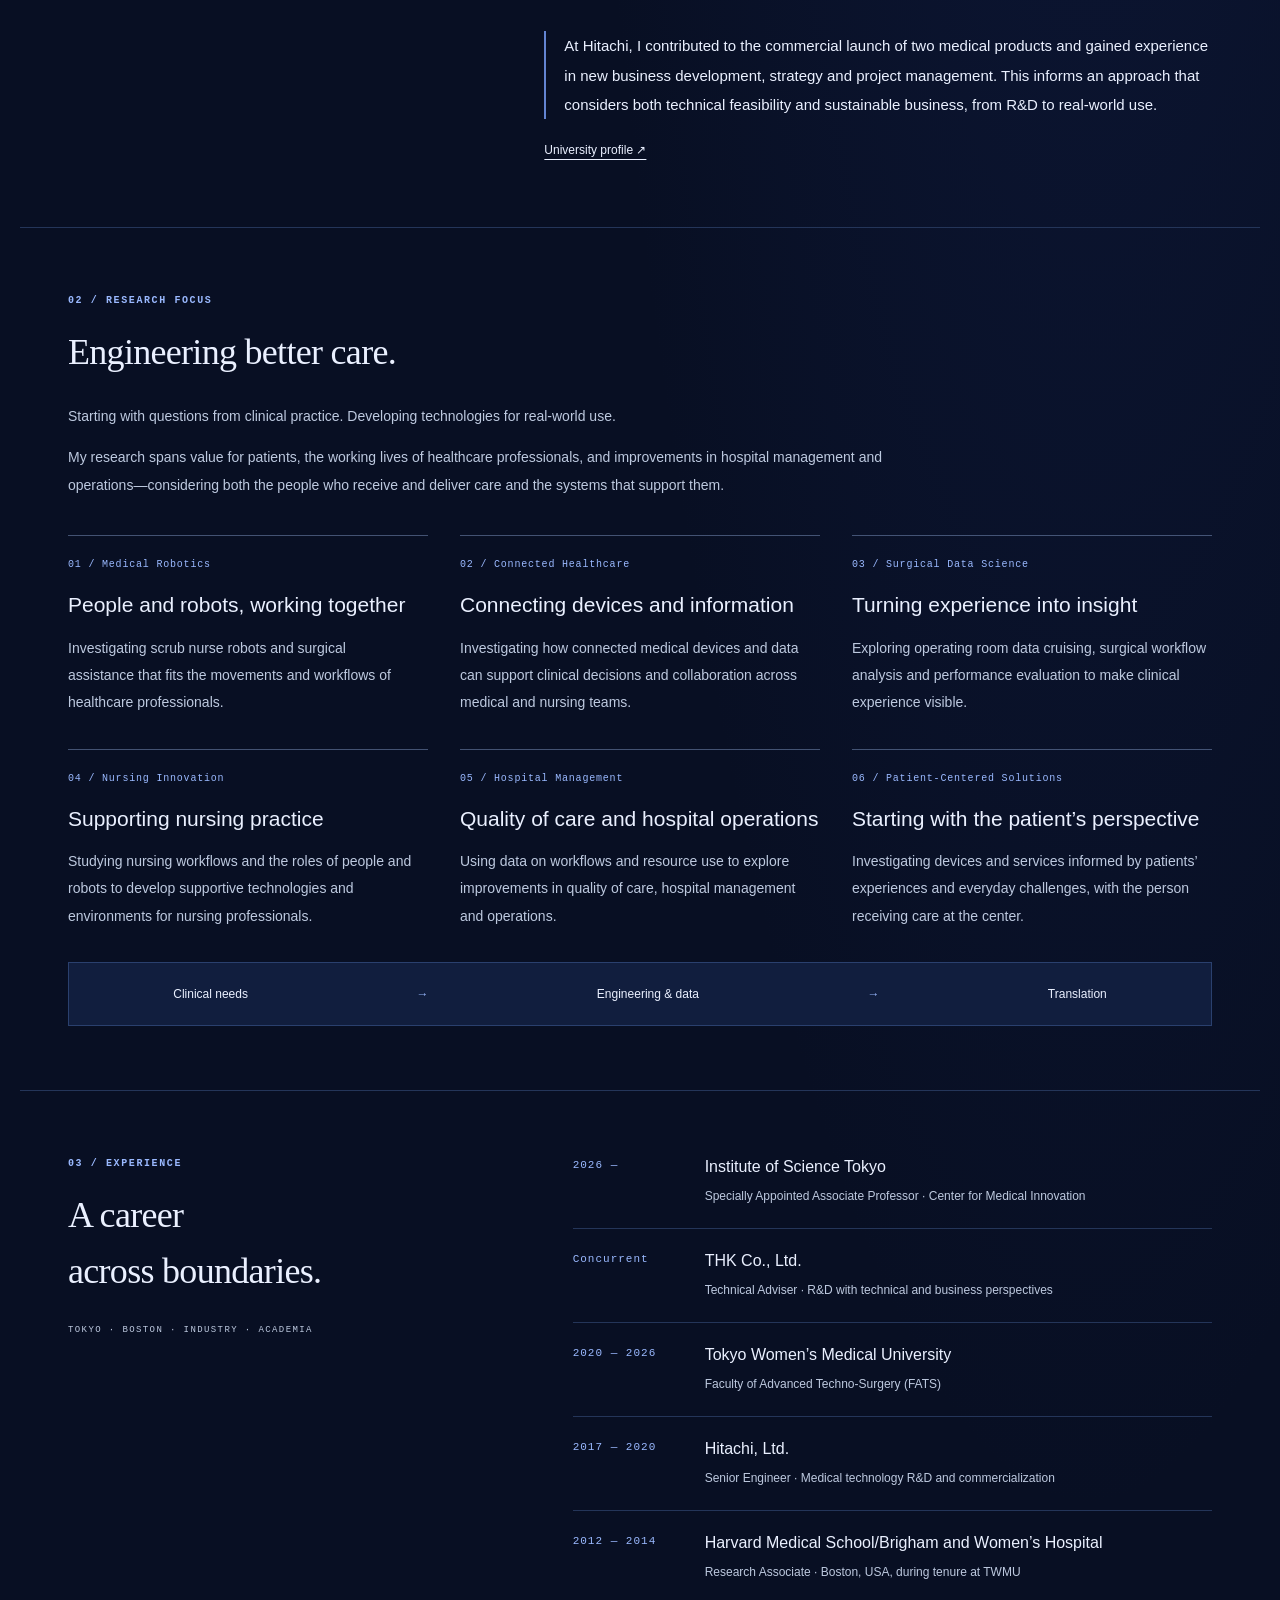
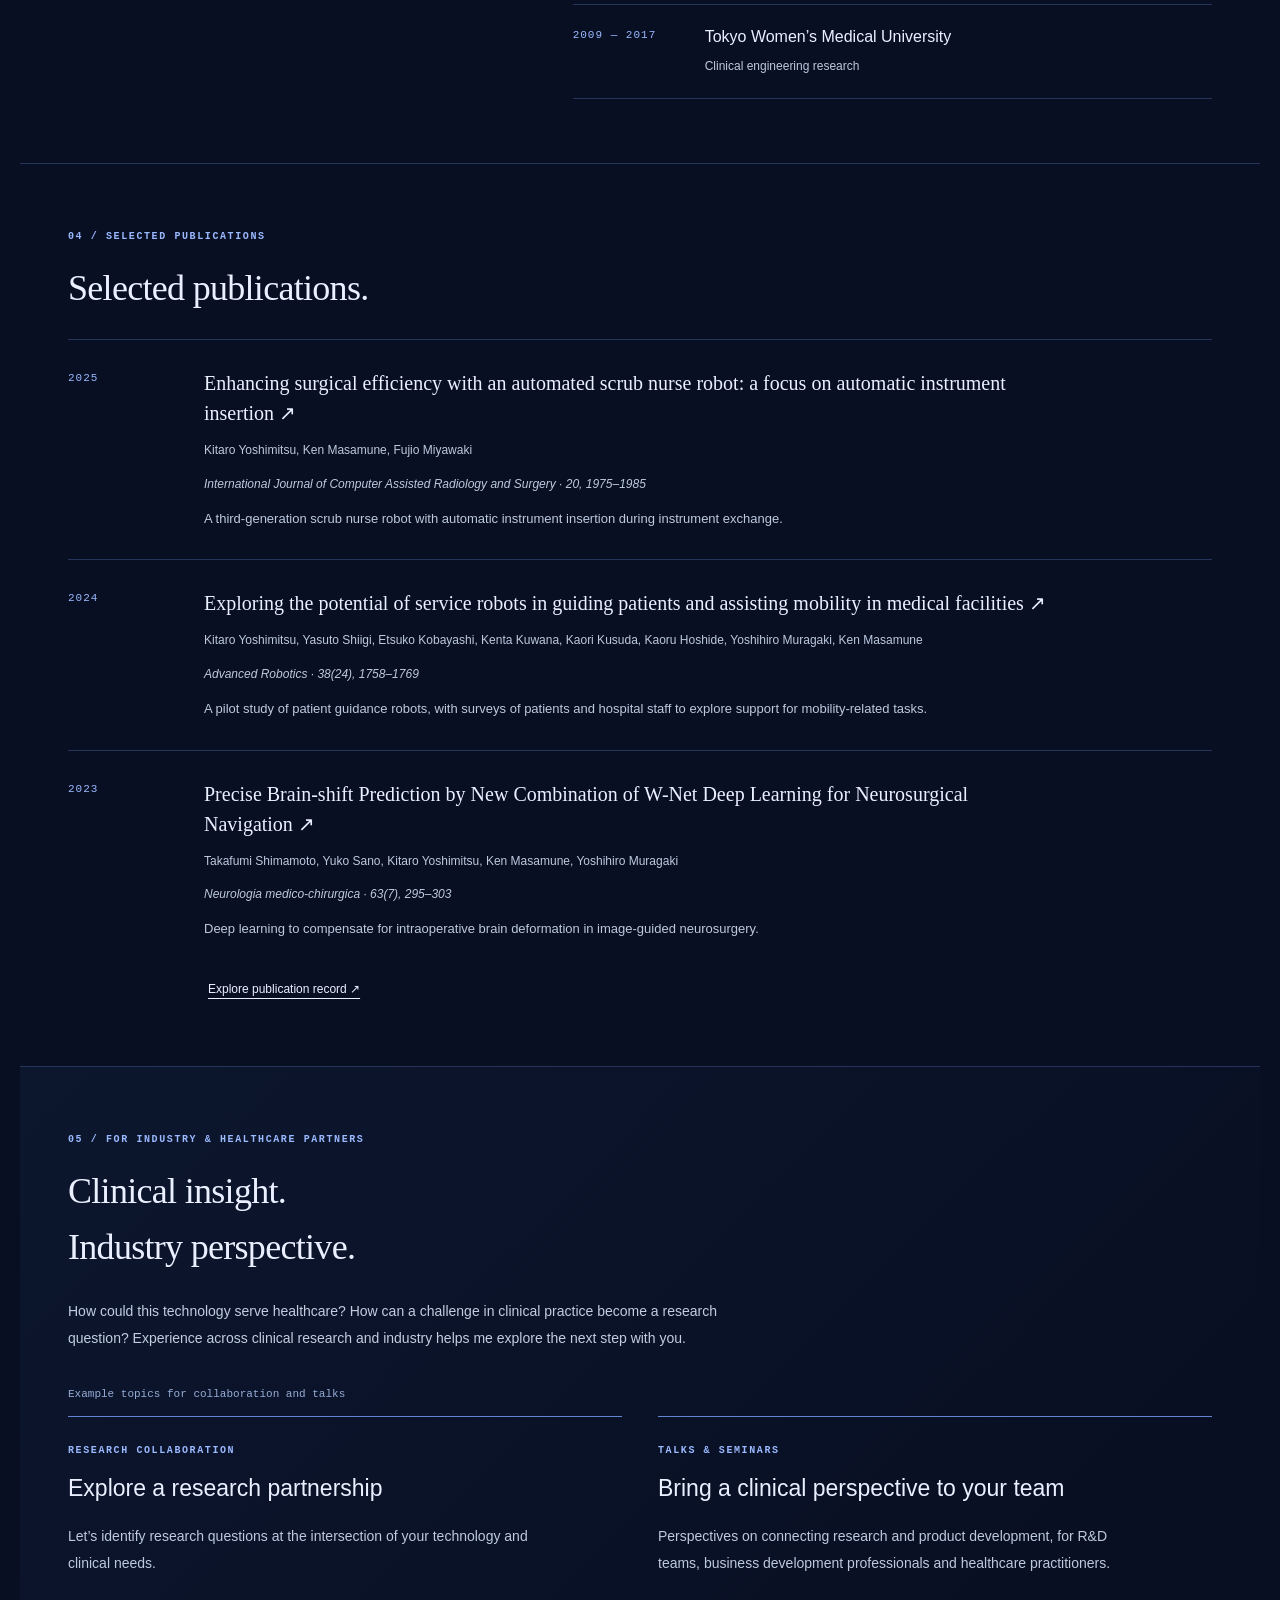
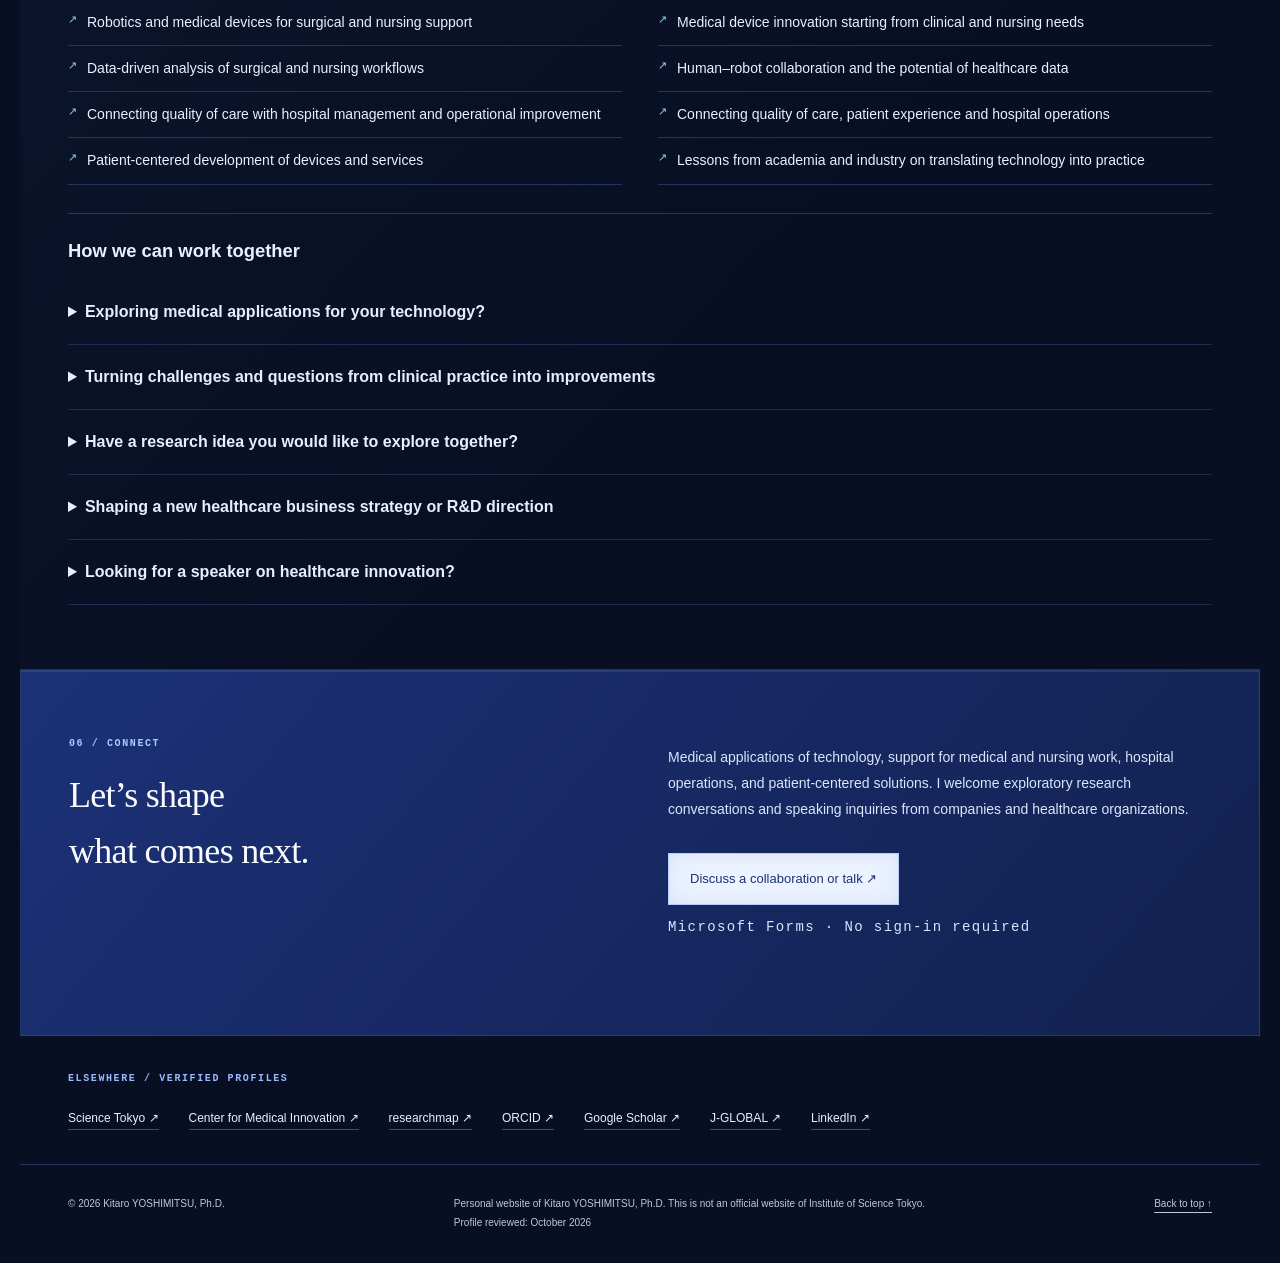
==== commit 3718360f: "Apply approved layout and consultation updates in English" ====
--- a/en/index.html
+++ b/en/index.html
@@ -1,3 +1,3 @@
 <!DOCTYPE html>
 
-<html lang="en"><head><meta charset="utf-8"/><meta content="width=device-width,initial-scale=1" name="viewport"/><title>Kitaro YOSHIMITSU, Ph.D. | Research &amp; Innovation</title><meta content="Kitaro YOSHIMITSU, Ph.D., a researcher at Institute of Science Tokyo. Connecting people, robotics and data across clinical practice, nursing and hospital management. Research, collaboration and talks." name="description"/><meta content="index,follow,max-image-preview:large" name="robots"/><meta content="#1c3177" name="theme-color"/><meta content="profile" property="og:type"/><meta content="Kitaro YOSHIMITSU, Ph.D. | Research &amp; Innovation" property="og:title"/><meta content="Kitaro YOSHIMITSU, Ph.D., a researcher at Institute of Science Tokyo. Connecting people, robotics and data across clinical practice, nursing and hospital management. Research, collaboration and talks." property="og:description"/><meta content="en_US" property="og:locale"/><meta content="summary_large_image" name="twitter:card"/><link href="../favicon.svg" rel="icon" type="image/svg+xml"/><link href="../style.css?v=21" rel="stylesheet"/><script defer="" src="../motion.js?v=1"></script><script type="application/ld+json">{"@context": "https://schema.org", "@graph": [{"@type": "Person", "@id": "https://kitaro-bit.github.io/#person", "name": "Kitaro YOSHIMITSU", "honorificSuffix": "Ph.D.", "alternateName": "吉光喜太郎", "jobTitle": "Specially Appointed Associate Professor", "affiliation": {"@type": "Organization", "name": "Institute of Science Tokyo", "url": "https://www.isct.ac.jp/"}, "knowsAbout": ["Digital Surgery", "Medical Robotics", "Surgical Data Science", "Nursing Innovation", "Hospital Management", "Patient-Centered Solutions"], "sameAs": ["https://reins.tmd.ac.jp/html/100049686_ja.html", "https://researchmap.jp/kitaro", "https://orcid.org/0000-0002-7323-9958", "https://scholar.google.com/citations?user=akNv9UMAAAAJ", "https://jglobal.jst.go.jp/detail?JGLOBAL_ID=201101007482646540", "https://www.linkedin.com/in/kitaro/"], "url": "https://kitaro-bit.github.io/"}, {"@type": "ProfilePage", "name": "Kitaro YOSHIMITSU, Ph.D. | Research & Innovation", "inLanguage": "en", "mainEntity": {"@id": "https://kitaro-bit.github.io/#person"}, "url": "https://kitaro-bit.github.io/en/"}]}</script><link href="https://kitaro-bit.github.io/en/" rel="canonical"/><link href="https://kitaro-bit.github.io/" hreflang="ja" rel="alternate"/><link href="https://kitaro-bit.github.io/en/" hreflang="en" rel="alternate"/><link href="https://kitaro-bit.github.io/" hreflang="x-default" rel="alternate"/><meta content="https://kitaro-bit.github.io/en/" property="og:url"/><meta content="https://kitaro-bit.github.io/og.png" property="og:image"/><meta content="https://kitaro-bit.github.io/og.png" name="twitter:image"/></head><body><a class="skip" href="#main">Skip to content</a><header class="site-header"><a class="brand" href="../en/">KY<span>Kitaro YOSHIMITSU, Ph.D.</span></a><nav aria-label="Main navigation"><a href="#latest">Updates</a><a href="#research">Research</a><a href="#career">Career</a><a href="#publications">Publications</a><a href="#connect">Connect</a></nav><a class="language" href="../" hreflang="ja" lang="ja">日本語 <span aria-hidden="true">↗</span></a></header><main id="main"><section class="hero"><div><p class="eyebrow">RESEARCH × CLINICAL PRACTICE × INNOVATION</p><div class="hero-heading"><h1>From clinical needs<br/>to real-world impact.</h1><div class="visual-shell"><div aria-label="HUMAN, ROBOTICS and DATA connecting to CLINICAL IMPACT: value for patients, healthcare professionals and hospital management." class="visual orbital-diagram" role="img"><svg viewbox="0 0 480 360"><defs><pattern height="24" id="grid" patternunits="userSpaceOnUse" width="24"><path d="M24 0H0V24" fill="none" stroke="#7297da" stroke-opacity=".16" stroke-width=".6"></path></pattern><radialgradient id="core"><stop stop-color="#365bd0"></stop><stop offset="1" stop-color="#1c3177"></stop></radialgradient></defs><rect fill="url(#grid)" height="360" width="480"></rect><g fill="none"><circle class="orbit-ring" cx="240" cy="180" r="132" stroke="#79c9ff" stroke-dasharray="2 7" stroke-opacity=".5"></circle><ellipse cx="240" cy="180" rx="159" ry="72" stroke="#739cf9" stroke-opacity=".65" transform="rotate(-35 240 180)"></ellipse><ellipse cx="240" cy="180" rx="159" ry="72" stroke="#79c9ff" stroke-opacity=".65" transform="rotate(35 240 180)"></ellipse><circle cx="240" cy="180" r="74" stroke="#739cf9" stroke-opacity=".5"></circle><circle class="core-pulse" cx="240" cy="180" r="57" stroke="#79c9ff" stroke-opacity=".5"></circle></g><circle cx="240" cy="180" fill="url(#core)" r="66" stroke="#8fb6ff" stroke-opacity=".6"></circle><g transform="rotate(-35 240 180)"><circle class="satellite satellite-one" fill="#a6dfff" r="6"></circle></g><g transform="rotate(35 240 180)"><circle class="satellite satellite-two" fill="#92abff" r="6"></circle></g><circle class="satellite satellite-three" fill="#f3f8ff" r="5"></circle><g fill="#b4caff" font-size="11" letter-spacing="2"></g><path d="M12 40V12H40 M440 12H468V40 M468 320V348H440 M40 348H12V320" fill="none" stroke="#79c9ff" stroke-opacity=".7"></path></svg><span aria-hidden="true" class="orbit-person"><svg aria-hidden="true" class="orbit-symbol" fill="none" stroke="currentColor" stroke-linecap="round" stroke-linejoin="round" stroke-width="1.5" viewbox="0 0 24 24"><circle cx="12" cy="6" r="3"></circle><path d="M5 21v-4a7 7 0 0 1 14 0v4M8 21v-5m8 5v-5"></path></svg><b>HUMAN</b></span><span aria-hidden="true" class="orbit-robot"><svg aria-hidden="true" class="orbit-symbol" fill="none" stroke="currentColor" stroke-linecap="round" stroke-linejoin="round" stroke-width="1.5" viewbox="0 0 24 24"><rect height="14" rx="3" width="16" x="4" y="7"></rect><path d="M12 7V3M9 16h6M1 12v5m22-5v5"></path><circle cx="8" cy="12" r="1"></circle><circle cx="16" cy="12" r="1"></circle></svg><b>ROBOTICS</b></span><span aria-hidden="true" class="orbit-data"><svg aria-hidden="true" class="orbit-symbol" fill="none" stroke="currentColor" stroke-linecap="round" stroke-linejoin="round" stroke-width="1.5" viewbox="0 0 24 24"><ellipse cx="12" cy="5" rx="8" ry="3"></ellipse><path d="M4 5v14c0 4 16 4 16 0V5M4 12c0 4 16 4 16 0"></path></svg><b>DATA</b></span><span aria-hidden="true" class="orbit-core-label"><span>CLINICAL</span><span>IMPACT</span></span></div><button aria-pressed="false" class="motion-toggle" type="button">Pause animation Ⅱ</button></div></div><p class="hero-intro">Connecting people, robotics and data to create new value, starting from medical and nursing practice.</p><div class="identity"><h2>Kitaro YOSHIMITSU, Ph.D.<span>吉光 喜太郎<small class="degrees"><b>博士（工学）</b><i aria-hidden="true">・</i><b>博士（医学）</b></small></span></h2><p>Specially Appointed Associate Professor<br/>Medical Design Office · Center for Medical Innovation<br/>Institute of Science Tokyo<br/>Concurrent affiliation: Institute of Biomedical Engineering (BME)</p></div><a class="button" href="#research">Explore research ↘</a><a class="text-link" href="#partnerships">Collaboration &amp; talks</a></div><aside aria-label="Research perspective" class="hero-aside"><div class="aside-profile"><img alt="Kitaro YOSHIMITSU, Ph.D." height="1254" loading="eager" src="../portrait-edited-v1.png" width="1254"/><div><p class="eyebrow">RESEARCH &amp; INNOVATION</p><h3>Connecting clinical practice, engineering and society.</h3><p>Robotics and data for patients, healthcare professionals and hospital management.</p></div></div></aside></section><div class="fields"><span>Medical Robotics</span><span>Healthcare Data</span><span>Patient-Centered Innovation</span></div><section class="latest-news section" id="latest"><div class="latest-heading"><div><p class="eyebrow">LATEST / RESEARCH &amp; ACTIVITIES</p><h2>Recent research &amp; activities</h2></div><p class="latest-caption">New findings. New research directions.</p></div><div class="news-grid"><article class="news-card news-grant"><div class="news-meta"><span class="news-type">RESEARCH FUNDING</span><time datetime="2026-10-27">27 Oct 2026</time></div><p class="news-category">JST FOREST · Selected in 2026</p><h3>Medical technologies that understand context and keep learning.</h3><p class="news-bibliography">Project title (Japanese): <span class="official-project-title" lang="ja">空間文脈知能を有する自己鍛錬型医療メカトロ創出</span></p><p class="news-description">Exploring medical mechatronics that interpret the context of care and continue to learn from experience, connecting questions from clinical practice with engineering research.</p><div class="news-footer"><a class="news-link" href="https://www.jst.go.jp/pr/info/info1882/index.html">JST announcement (Japanese) ↗</a><a class="news-link" href="https://www.jst.go.jp/souhatsu/document/res2026.pdf#page=9">Selected projects (Japanese) ↗</a></div></article><article class="news-card news-paper"><div class="news-meta"><span class="news-type">PUBLICATION</span><time datetime="2026-10-15">15 Oct 2026</time></div><p class="news-category">Latest publication · Corresponding author</p><h3>Floor-embedded wireless power for medical equipment.</h3><p class="news-bibliography"><a href="https://doi.org/10.3390/ijmd1020008">Prototyping and Feasibility Evaluation of a Floor-Embedded Wireless Power Transfer System up to 1.5 kW for Operating Theaters ↗</a><span>International Journal of Medical Devices · 2026, 1(2), 8</span></p><p class="news-description">Prototyping and feasibility evaluation of a floor-embedded wireless power transfer system up to 1.5 kW for operating theaters—a foundation for exploring equipment layout and movement in clinical spaces.</p><div class="news-footer"><span>Akira Tanaka et al. / Kitaro Yoshimitsu: corresponding author</span><a class="news-link" href="https://doi.org/10.3390/ijmd1020008">Read the paper ↗</a></div></article></div></section><section class="about section" id="profile"><div><p class="eyebrow">01 / PROFILE</p><h2>Across disciplines.<br/>Closer to practice.</h2></div><div class="prose"><p>My career spans Tokyo Women’s Medical University, Harvard Medical School/Brigham and Women’s Hospital in Boston, and Hitachi, Ltd., leading to my current role at Institute of Science Tokyo. I bring clinical engineering research and industry experience together to advance medical technologies through collaboration, spanning surgical assistance, nursing, hospital operations and patient-centered solutions.</p><p>At Hitachi, I contributed to the commercial launch of two medical products and gained experience in new business development, strategy and project management. This informs an approach that considers both technical feasibility and sustainable business, from R&amp;D to real-world use.</p><a class="text-link" href="https://reins.tmd.ac.jp/html/100049686_ja.html">University profile ↗</a></div></section><section class="research section" id="research"><p class="eyebrow">02 / RESEARCH FOCUS</p><h2>Engineering better care.</h2><p class="section-intro">Starting with questions from clinical practice. Developing technologies for real-world use.</p><p class="research-scope">My research spans value for patients, the working lives of healthcare professionals, and improvements in hospital management and operations—considering both the people who receive and deliver care and the systems that support them.</p><div class="themes"><article class="theme"><span class="index">01 / Medical Robotics</span><h3>People and robots, working together</h3><p>Investigating scrub nurse robots and surgical assistance that fits the movements and workflows of healthcare professionals.</p><span aria-hidden="true" class="theme-line"></span></article><article class="theme"><span class="index">02 / Connected Healthcare</span><h3>Connecting devices and information</h3><p>Investigating how connected medical devices and data can support clinical decisions and collaboration across medical and nursing teams.</p><span aria-hidden="true" class="theme-line"></span></article><article class="theme"><span class="index">03 / Surgical Data Science</span><h3>Turning experience into insight</h3><p>Exploring operating room data cruising, surgical workflow analysis and performance evaluation to make clinical experience visible.</p><span aria-hidden="true" class="theme-line"></span></article><article class="theme"><span class="index">04 / Nursing Innovation</span><h3>Supporting nursing practice</h3><p>Studying nursing workflows and the roles of people and robots to develop supportive technologies and environments for nursing professionals.</p><span aria-hidden="true" class="theme-line"></span></article><article class="theme"><span class="index">05 / Hospital Management</span><h3>Quality of care and hospital operations</h3><p>Using data on workflows and resource use to explore improvements in quality of care, hospital management and operations.</p><span aria-hidden="true" class="theme-line"></span></article><article class="theme"><span class="index">06 / Patient-Centered Solutions</span><h3>Starting with the patient’s perspective</h3><p>Investigating devices and services informed by patients’ experiences and everyday challenges, with the person receiving care at the center.</p><span aria-hidden="true" class="theme-line"></span></article></div><div class="process"><strong>Clinical needs</strong><span aria-hidden="true">→</span><strong>Engineering &amp; data</strong><span aria-hidden="true">→</span><strong>Translation</strong></div></section><section class="career section" id="career"><div><p class="eyebrow">03 / EXPERIENCE</p><h2>A career across boundaries.</h2><p class="small">TOKYO · BOSTON · INDUSTRY · ACADEMIA</p></div><ol class="timeline"><li><span class="date">2026 —</span><div><h3>Institute of Science Tokyo</h3><p>Specially Appointed Associate Professor · Center for Medical Innovation</p></div></li><li><span class="date">Concurrent</span><div><h3>THK Co., Ltd.</h3><p>Technical Adviser · R&amp;D with technical and business perspectives</p></div></li><li><span class="date">2020 — 2026</span><div><h3>Tokyo Women’s Medical University</h3><p>Faculty of Advanced Techno-Surgery (FATS)</p></div></li><li><span class="date">2017 — 2020</span><div><h3>Hitachi, Ltd.</h3><p>Senior Engineer · Medical technology R&amp;D and commercialization</p></div></li><li><span class="date">2012 — 2014</span><div><h3>Harvard Medical School/Brigham and Women’s Hospital</h3><p>Research Associate · Boston, USA, during tenure at TWMU</p></div></li><li><span class="date">2009 — 2017</span><div><h3>Tokyo Women’s Medical University</h3><p>Clinical engineering research</p></div></li></ol></section><section class="publications section" id="publications"><p class="eyebrow">04 / SELECTED PUBLICATIONS</p><h2>Selected publications.</h2><div><article class="paper"><span class="date">2025</span><div><h3><a href="https://doi.org/10.1007/s11548-025-03433-x">Enhancing surgical efficiency with an automated scrub nurse robot: a focus on automatic instrument insertion <span aria-hidden="true">↗</span></a></h3><p class="authors">Kitaro Yoshimitsu, Ken Masamune, Fujio Miyawaki</p><p class="journal">International Journal of Computer Assisted Radiology and Surgery · 20, 1975–1985</p><p>A third-generation scrub nurse robot with automatic instrument insertion during instrument exchange.</p></div></article><article class="paper"><span class="date">2024</span><div><h3><a href="https://doi.org/10.1080/01691864.2024.2438653">Exploring the potential of service robots in guiding patients and assisting mobility in medical facilities <span aria-hidden="true">↗</span></a></h3><p class="authors">Kitaro Yoshimitsu, Yasuto Shiigi, Etsuko Kobayashi, Kenta Kuwana, Kaori Kusuda, Kaoru Hoshide, Yoshihiro Muragaki, Ken Masamune</p><p class="journal">Advanced Robotics · 38(24), 1758–1769</p><p>A pilot study of patient guidance robots, with surveys of patients and hospital staff to explore support for mobility-related tasks.</p></div></article><article class="paper"><span class="date">2023</span><div><h3><a href="https://doi.org/10.2176/jns-nmc.2022-0350">Precise Brain-shift Prediction by New Combination of W-Net Deep Learning for Neurosurgical Navigation <span aria-hidden="true">↗</span></a></h3><p class="authors">Takafumi Shimamoto, Yuko Sano, Kitaro Yoshimitsu, Ken Masamune, Yoshihiro Muragaki</p><p class="journal">Neurologia medico-chirurgica · 63(7), 295–303</p><p>Deep learning to compensate for intraoperative brain deformation in image-guided neurosurgery.</p></div></article></div><a class="text-link" href="https://researchmap.jp/kitaro/published_papers">Explore publication record ↗</a></section><section class="partnerships section" id="partnerships"><p class="eyebrow">05 / FOR INDUSTRY &amp; HEALTHCARE PARTNERS</p><h2>Clinical insight.<br/>Industry perspective.</h2><p class="partner-intro">How could this technology serve healthcare? How can a challenge in clinical practice become a research question? Experience across clinical research and industry helps me explore the next step with you.</p><p class="topic-label">Example topics for collaboration and talks</p><div class="partner-columns"><article class="partner-column"><p class="eyebrow">RESEARCH COLLABORATION</p><h3>Explore a research partnership</h3><p>Let’s identify research questions at the intersection of your technology and clinical needs.</p><ul><li>Robotics and medical devices for surgical and nursing support</li><li>Data-driven analysis of surgical and nursing workflows</li><li>Connecting quality of care with hospital management and operational improvement</li><li>Patient-centered development of devices and services</li></ul></article><article class="partner-column"><p class="eyebrow">TALKS &amp; SEMINARS</p><h3>Bring a clinical perspective to your team</h3><p>Perspectives on connecting research and product development, for R&amp;D teams, business development professionals and healthcare practitioners.</p><ul><li>Medical device innovation starting from clinical and nursing needs</li><li>Human–robot collaboration and the potential of healthcare data</li><li>Connecting quality of care, patient experience and hospital operations</li><li>Lessons from academia and industry on translating technology into practice</li></ul></article></div><div class="consultations"><h3>How we can work together</h3><details><summary>Exploring medical applications for your technology?</summary><p>We can examine the fit between technical capabilities and clinical needs, frame joint research questions and identify issues to consider on the path to commercialization.</p></details><details><summary>Using data to improve nursing workflows or hospital operations?</summary><p>We can frame research questions around care workflows and resource use, considering both staff workload and quality of care.</p></details><details><summary>Looking for a speaker on healthcare innovation?</summary><p>Talks and seminars can explore medical device innovation, medical robotics and development driven by clinical needs, with topics shaped around your audience and purpose.</p></details></div></section><section class="contact section" id="connect"><div><p class="eyebrow">06 / CONNECT</p><h2>Let’s shape<br/>what comes next.</h2></div><div><p>Medical applications of technology, support for medical and nursing work, hospital operations, and patient-centered solutions. I welcome exploratory research conversations and speaking inquiries from companies and healthcare organizations.</p><a class="button light" href="https://forms.cloud.microsoft/r/wiZXnQCnqT">Discuss a collaboration or talk ↗</a><p class="small">Microsoft Forms · No sign-in required</p></div></section><section class="profiles"><p class="eyebrow">ELSEWHERE / VERIFIED PROFILES</p><div><a href="https://reins.tmd.ac.jp/html/100049686_ja.html">Science Tokyo <span aria-hidden="true">↗</span></a><a href="https://tmdu-oi.jp/ourvision/member/">Center for Medical Innovation <span aria-hidden="true">↗</span></a><a href="https://researchmap.jp/kitaro">researchmap <span aria-hidden="true">↗</span></a><a href="https://orcid.org/0000-0002-7323-9958">ORCID <span aria-hidden="true">↗</span></a><a href="https://scholar.google.com/citations?user=akNv9UMAAAAJ">Google Scholar <span aria-hidden="true">↗</span></a><a href="https://jglobal.jst.go.jp/detail?JGLOBAL_ID=201101007482646540">J-GLOBAL <span aria-hidden="true">↗</span></a><a href="https://www.linkedin.com/in/kitaro/">LinkedIn <span aria-hidden="true">↗</span></a></div></section></main><footer><p>© 2026 Kitaro YOSHIMITSU, Ph.D.</p><p>Personal website of Kitaro YOSHIMITSU, Ph.D. This is not an official website of Institute of Science Tokyo.<br/>Profile reviewed: October 2026</p><a href="#main">Back to top ↑</a></footer></body></html>+<html lang="en"><head><meta charset="utf-8"/><meta content="width=device-width,initial-scale=1" name="viewport"/><title>Kitaro YOSHIMITSU, Ph.D. | Research &amp; Innovation</title><meta content="Kitaro YOSHIMITSU, Ph.D., a researcher at Institute of Science Tokyo. Connecting people, robotics and data across clinical practice, nursing and hospital management. Research, collaboration and talks." name="description"/><meta content="index,follow,max-image-preview:large" name="robots"/><meta content="#1c3177" name="theme-color"/><meta content="profile" property="og:type"/><meta content="Kitaro YOSHIMITSU, Ph.D. | Research &amp; Innovation" property="og:title"/><meta content="Kitaro YOSHIMITSU, Ph.D., a researcher at Institute of Science Tokyo. Connecting people, robotics and data across clinical practice, nursing and hospital management. Research, collaboration and talks." property="og:description"/><meta content="en_US" property="og:locale"/><meta content="summary_large_image" name="twitter:card"/><link href="../favicon.svg" rel="icon" type="image/svg+xml"/><link href="../style.css?v=24" rel="stylesheet"/><script defer="" src="../motion.js?v=1"></script><script type="application/ld+json">{"@context": "https://schema.org", "@graph": [{"@type": "Person", "@id": "https://kitaro-bit.github.io/#person", "name": "Kitaro YOSHIMITSU", "honorificSuffix": "Ph.D.", "alternateName": "吉光喜太郎", "jobTitle": "Specially Appointed Associate Professor", "affiliation": {"@type": "Organization", "name": "Institute of Science Tokyo", "url": "https://www.isct.ac.jp/"}, "knowsAbout": ["Digital Surgery", "Medical Robotics", "Surgical Data Science", "Nursing Innovation", "Hospital Management", "Patient-Centered Solutions"], "sameAs": ["https://reins.tmd.ac.jp/html/100049686_ja.html", "https://researchmap.jp/kitaro", "https://orcid.org/0000-0002-7323-9958", "https://scholar.google.com/citations?user=akNv9UMAAAAJ", "https://jglobal.jst.go.jp/detail?JGLOBAL_ID=201101007482646540", "https://www.linkedin.com/in/kitaro/"], "url": "https://kitaro-bit.github.io/"}, {"@type": "ProfilePage", "name": "Kitaro YOSHIMITSU, Ph.D. | Research & Innovation", "inLanguage": "en", "mainEntity": {"@id": "https://kitaro-bit.github.io/#person"}, "url": "https://kitaro-bit.github.io/en/"}]}</script><link href="https://kitaro-bit.github.io/en/" rel="canonical"/><link href="https://kitaro-bit.github.io/" hreflang="ja" rel="alternate"/><link href="https://kitaro-bit.github.io/en/" hreflang="en" rel="alternate"/><link href="https://kitaro-bit.github.io/" hreflang="x-default" rel="alternate"/><meta content="https://kitaro-bit.github.io/en/" property="og:url"/><meta content="https://kitaro-bit.github.io/og.png" property="og:image"/><meta content="https://kitaro-bit.github.io/og.png" name="twitter:image"/></head><body><a class="skip" href="#main">Skip to content</a><header class="site-header"><a class="brand" href="../en/">KY<span>Kitaro YOSHIMITSU, Ph.D.</span></a><nav aria-label="Main navigation"><a href="#latest">Updates</a><a href="#research">Research</a><a href="#career">Career</a><a href="#publications">Publications</a><a href="#connect">Connect</a></nav><a class="language" href="../" hreflang="ja" lang="ja">日本語 <span aria-hidden="true">↗</span></a></header><main id="main"><section class="hero"><div><p class="eyebrow">RESEARCH × CLINICAL PRACTICE × INNOVATION</p><div class="hero-heading"><h1>From clinical needs<br/>to real-world impact.</h1><div class="visual-shell"><div aria-label="HUMAN, ROBOTICS and DATA connecting to CLINICAL IMPACT: value for patients, healthcare professionals and hospital management." class="visual orbital-diagram" role="img"><svg viewbox="0 0 480 360"><defs><pattern height="24" id="grid" patternunits="userSpaceOnUse" width="24"><path d="M24 0H0V24" fill="none" stroke="#7297da" stroke-opacity=".16" stroke-width=".6"></path></pattern><radialgradient id="core"><stop stop-color="#365bd0"></stop><stop offset="1" stop-color="#1c3177"></stop></radialgradient></defs><rect fill="url(#grid)" height="360" width="480"></rect><g fill="none"><circle class="orbit-ring" cx="240" cy="180" r="132" stroke="#79c9ff" stroke-dasharray="2 7" stroke-opacity=".5"></circle><ellipse cx="240" cy="180" rx="159" ry="72" stroke="#739cf9" stroke-opacity=".65" transform="rotate(-35 240 180)"></ellipse><ellipse cx="240" cy="180" rx="159" ry="72" stroke="#79c9ff" stroke-opacity=".65" transform="rotate(35 240 180)"></ellipse><circle cx="240" cy="180" r="74" stroke="#739cf9" stroke-opacity=".5"></circle><circle class="core-pulse" cx="240" cy="180" r="57" stroke="#79c9ff" stroke-opacity=".5"></circle></g><circle cx="240" cy="180" fill="url(#core)" r="66" stroke="#8fb6ff" stroke-opacity=".6"></circle><g transform="rotate(-35 240 180)"><circle class="satellite satellite-one" fill="#a6dfff" r="6"></circle></g><g transform="rotate(35 240 180)"><circle class="satellite satellite-two" fill="#92abff" r="6"></circle></g><circle class="satellite satellite-three" fill="#f3f8ff" r="5"></circle><g fill="#b4caff" font-size="11" letter-spacing="2"></g><path d="M12 40V12H40 M440 12H468V40 M468 320V348H440 M40 348H12V320" fill="none" stroke="#79c9ff" stroke-opacity=".7"></path></svg><span aria-hidden="true" class="orbit-person"><svg aria-hidden="true" class="orbit-symbol" fill="none" stroke="currentColor" stroke-linecap="round" stroke-linejoin="round" stroke-width="1.5" viewbox="0 0 24 24"><circle cx="12" cy="6" r="3"></circle><path d="M5 21v-4a7 7 0 0 1 14 0v4M8 21v-5m8 5v-5"></path></svg><b>HUMAN</b></span><span aria-hidden="true" class="orbit-robot"><svg aria-hidden="true" class="orbit-symbol" fill="none" stroke="currentColor" stroke-linecap="round" stroke-linejoin="round" stroke-width="1.5" viewbox="0 0 24 24"><rect height="14" rx="3" width="16" x="4" y="7"></rect><path d="M12 7V3M9 16h6M1 12v5m22-5v5"></path><circle cx="8" cy="12" r="1"></circle><circle cx="16" cy="12" r="1"></circle></svg><b>ROBOTICS</b></span><span aria-hidden="true" class="orbit-data"><svg aria-hidden="true" class="orbit-symbol" fill="none" stroke="currentColor" stroke-linecap="round" stroke-linejoin="round" stroke-width="1.5" viewbox="0 0 24 24"><ellipse cx="12" cy="5" rx="8" ry="3"></ellipse><path d="M4 5v14c0 4 16 4 16 0V5M4 12c0 4 16 4 16 0"></path></svg><b>DATA</b></span><span aria-hidden="true" class="orbit-core-label"><span>CLINICAL</span><span>IMPACT</span></span></div><button aria-pressed="false" class="motion-toggle" type="button">Pause animation Ⅱ</button></div></div><p class="hero-intro">Connecting people, robotics and data to create new value, starting from medical and nursing practice.</p><div class="identity"><h2>Kitaro YOSHIMITSU, Ph.D.<span>吉光 喜太郎<small class="degrees"><b>博士（工学）</b><i aria-hidden="true">・</i><b>博士（医学）</b></small></span></h2><p>Specially Appointed Associate Professor<br/>Medical Design Office · Center for Medical Innovation<br/>Institute of Science Tokyo<br/>Concurrent affiliation: Institute of Biomedical Engineering (BME)</p></div><a class="button" href="#research">Explore research ↘</a><a class="text-link" href="#partnerships">Collaboration &amp; talks</a></div><aside aria-label="Portrait and research perspective" class="hero-aside"><div class="aside-profile"><img alt="Kitaro YOSHIMITSU, Ph.D." height="1254" loading="eager" src="../portrait-edited-v1.png" width="1254"/><div><h3>Connecting clinical practice, engineering and society.</h3><p class="portrait-scope">From medical robotics and data applications to support for patients and healthcare professionals, and improvements in hospital management and operations.</p></div></div></aside></section><div class="fields"><span>Medical Robotics</span><span>Healthcare Data</span><span>Patient-Centered Innovation</span></div><section class="latest-news section" id="latest"><div class="latest-heading"><div><p class="eyebrow">LATEST / RESEARCH &amp; ACTIVITIES</p><h2>Recent research &amp; activities</h2></div><p class="latest-caption">New findings. New research directions.</p></div><div class="news-grid"><article class="news-card news-grant"><div class="news-meta"><span class="news-type">RESEARCH FUNDING</span><time datetime="2026-10-27">27 Oct 2026</time></div><p class="news-category">JST FOREST · Selected in 2026</p><h3>Medical technologies that understand context and keep learning.</h3><p class="news-bibliography">Project title (Japanese): <span class="official-project-title" lang="ja">空間文脈知能を有する自己鍛錬型医療メカトロ創出</span></p><p class="news-description">Exploring medical mechatronics that interpret the context of care and continue to learn from experience, connecting questions from clinical practice with engineering research.</p><div class="news-footer"><a class="news-link" href="https://www.jst.go.jp/pr/info/info1882/index.html">JST announcement (Japanese) ↗</a><a class="news-link" href="https://www.jst.go.jp/souhatsu/document/res2026.pdf#page=9">Selected projects (Japanese) ↗</a></div></article><article class="news-card news-paper"><div class="news-meta"><span class="news-type">PUBLICATION</span><time datetime="2026-10-15">15 Oct 2026</time></div><p class="news-category">Latest publication · Corresponding author</p><h3>Floor-embedded wireless power for medical equipment.</h3><p class="news-bibliography"><a href="https://doi.org/10.3390/ijmd1020008">Prototyping and Feasibility Evaluation of a Floor-Embedded Wireless Power Transfer System up to 1.5 kW for Operating Theaters ↗</a><span>International Journal of Medical Devices · 2026, 1(2), 8</span></p><p class="news-description">Prototyping and feasibility evaluation of a floor-embedded wireless power transfer system up to 1.5 kW for operating theaters—a foundation for exploring equipment layout and movement in clinical spaces.</p><div class="news-footer"><span>Akira Tanaka et al. / Kitaro Yoshimitsu: corresponding author</span><a class="news-link" href="https://doi.org/10.3390/ijmd1020008">Read the paper ↗</a></div></article></div></section><section class="about section" id="profile"><div><p class="eyebrow">01 / PROFILE</p><h2>Across disciplines.<br/>Closer to practice.</h2></div><div class="prose"><p>My career spans Tokyo Women’s Medical University, Harvard Medical School/Brigham and Women’s Hospital in Boston, and Hitachi, Ltd., leading to my current role at Institute of Science Tokyo. I bring clinical engineering research and industry experience together to advance medical technologies through collaboration, spanning surgical assistance, nursing, hospital operations and patient-centered solutions.</p><p>At Hitachi, I contributed to the commercial launch of two medical products and gained experience in new business development, strategy and project management. This informs an approach that considers both technical feasibility and sustainable business, from R&amp;D to real-world use.</p><a class="text-link" href="https://reins.tmd.ac.jp/html/100049686_ja.html">University profile ↗</a></div></section><section class="research section" id="research"><p class="eyebrow">02 / RESEARCH FOCUS</p><h2>Engineering better care.</h2><p class="section-intro">Starting with questions from clinical practice. Developing technologies for real-world use.</p><p class="research-scope">My research spans value for patients, the working lives of healthcare professionals, and improvements in hospital management and operations—considering both the people who receive and deliver care and the systems that support them.</p><div class="themes"><article class="theme"><span class="index">01 / Medical Robotics</span><h3>People and robots, working together</h3><p>Investigating scrub nurse robots and surgical assistance that fits the movements and workflows of healthcare professionals.</p><span aria-hidden="true" class="theme-line"></span></article><article class="theme"><span class="index">02 / Connected Healthcare</span><h3>Connecting devices and information</h3><p>Investigating how connected medical devices and data can support clinical decisions and collaboration across medical and nursing teams.</p><span aria-hidden="true" class="theme-line"></span></article><article class="theme"><span class="index">03 / Surgical Data Science</span><h3>Turning experience into insight</h3><p>Exploring operating room data cruising, surgical workflow analysis and performance evaluation to make clinical experience visible.</p><span aria-hidden="true" class="theme-line"></span></article><article class="theme"><span class="index">04 / Nursing Innovation</span><h3>Supporting nursing practice</h3><p>Studying nursing workflows and the roles of people and robots to develop supportive technologies and environments for nursing professionals.</p><span aria-hidden="true" class="theme-line"></span></article><article class="theme"><span class="index">05 / Hospital Management</span><h3>Quality of care and hospital operations</h3><p>Using data on workflows and resource use to explore improvements in quality of care, hospital management and operations.</p><span aria-hidden="true" class="theme-line"></span></article><article class="theme"><span class="index">06 / Patient-Centered Solutions</span><h3>Starting with the patient’s perspective</h3><p>Investigating devices and services informed by patients’ experiences and everyday challenges, with the person receiving care at the center.</p><span aria-hidden="true" class="theme-line"></span></article></div><div class="process"><strong>Clinical needs</strong><span aria-hidden="true">→</span><strong>Engineering &amp; data</strong><span aria-hidden="true">→</span><strong>Translation</strong></div></section><section class="career section" id="career"><div><p class="eyebrow">03 / EXPERIENCE</p><h2>A career across boundaries.</h2><p class="small">TOKYO · BOSTON · INDUSTRY · ACADEMIA</p></div><ol class="timeline"><li><span class="date">2026 —</span><div><h3>Institute of Science Tokyo</h3><p>Specially Appointed Associate Professor · Center for Medical Innovation</p></div></li><li><span class="date">Concurrent</span><div><h3>THK Co., Ltd.</h3><p>Technical Adviser · R&amp;D with technical and business perspectives</p></div></li><li><span class="date">2020 — 2026</span><div><h3>Tokyo Women’s Medical University</h3><p>Faculty of Advanced Techno-Surgery (FATS)</p></div></li><li><span class="date">2017 — 2020</span><div><h3>Hitachi, Ltd.</h3><p>Senior Engineer · Medical technology R&amp;D and commercialization</p></div></li><li><span class="date">2012 — 2014</span><div><h3>Harvard Medical School/Brigham and Women’s Hospital</h3><p>Research Associate · Boston, USA, during tenure at TWMU</p></div></li><li><span class="date">2009 — 2017</span><div><h3>Tokyo Women’s Medical University</h3><p>Clinical engineering research</p></div></li></ol></section><section class="publications section" id="publications"><p class="eyebrow">04 / SELECTED PUBLICATIONS</p><h2>Selected publications.</h2><div><article class="paper"><span class="date">2025</span><div><h3><a href="https://doi.org/10.1007/s11548-025-03433-x">Enhancing surgical efficiency with an automated scrub nurse robot: a focus on automatic instrument insertion <span aria-hidden="true">↗</span></a></h3><p class="authors">Kitaro Yoshimitsu, Ken Masamune, Fujio Miyawaki</p><p class="journal">International Journal of Computer Assisted Radiology and Surgery · 20, 1975–1985</p><p>A third-generation scrub nurse robot with automatic instrument insertion during instrument exchange.</p></div></article><article class="paper"><span class="date">2024</span><div><h3><a href="https://doi.org/10.1080/01691864.2024.2438653">Exploring the potential of service robots in guiding patients and assisting mobility in medical facilities <span aria-hidden="true">↗</span></a></h3><p class="authors">Kitaro Yoshimitsu, Yasuto Shiigi, Etsuko Kobayashi, Kenta Kuwana, Kaori Kusuda, Kaoru Hoshide, Yoshihiro Muragaki, Ken Masamune</p><p class="journal">Advanced Robotics · 38(24), 1758–1769</p><p>A pilot study of patient guidance robots, with surveys of patients and hospital staff to explore support for mobility-related tasks.</p></div></article><article class="paper"><span class="date">2023</span><div><h3><a href="https://doi.org/10.2176/jns-nmc.2022-0350">Precise Brain-shift Prediction by New Combination of W-Net Deep Learning for Neurosurgical Navigation <span aria-hidden="true">↗</span></a></h3><p class="authors">Takafumi Shimamoto, Yuko Sano, Kitaro Yoshimitsu, Ken Masamune, Yoshihiro Muragaki</p><p class="journal">Neurologia medico-chirurgica · 63(7), 295–303</p><p>Deep learning to compensate for intraoperative brain deformation in image-guided neurosurgery.</p></div></article></div><a class="text-link" href="https://researchmap.jp/kitaro/published_papers">Explore publication record ↗</a></section><section class="partnerships section" id="partnerships"><p class="eyebrow">05 / FOR INDUSTRY &amp; HEALTHCARE PARTNERS</p><h2>Clinical insight.<br/>Industry perspective.</h2><p class="partner-intro">How could this technology serve healthcare? How can a challenge in clinical practice become a research question? Experience across clinical research and industry helps me explore the next step with you.</p><p class="topic-label">Example topics for collaboration and talks</p><div class="partner-columns"><article class="partner-column"><p class="eyebrow">RESEARCH COLLABORATION</p><h3>Explore a research partnership</h3><p>Let’s identify research questions at the intersection of your technology and clinical needs.</p><ul><li>Robotics and medical devices for surgical and nursing support</li><li>Data-driven analysis of surgical and nursing workflows</li><li>Connecting quality of care with hospital management and operational improvement</li><li>Patient-centered development of devices and services</li></ul></article><article class="partner-column"><p class="eyebrow">TALKS &amp; SEMINARS</p><h3>Bring a clinical perspective to your team</h3><p>Perspectives on connecting research and product development, for R&amp;D teams, business development professionals and healthcare practitioners.</p><ul><li>Medical device innovation starting from clinical and nursing needs</li><li>Human–robot collaboration and the potential of healthcare data</li><li>Connecting quality of care, patient experience and hospital operations</li><li>Lessons from academia and industry on translating technology into practice</li></ul></article></div><div class="consultations"><h3>How we can work together</h3><details><summary>Exploring medical applications for your technology?</summary><p>We can examine the fit between technical capabilities and clinical needs, frame joint research questions and identify issues to consider on the path to commercialization.</p></details><details><summary>Turning challenges and questions from clinical practice into improvements</summary><p>Everyday medical, nursing and hospital work can raise questions: “This is difficult” or “We have always done it this way, but could it be better?” We can start by understanding the problem and explore how technology or changes to the way work is organized might help.</p></details><details><summary>Have a research idea you would like to explore together?</summary><p>We can bring together research ideas and observations from practice to frame questions and approaches. Conversations about joint research are welcome before a detailed plan has taken shape.</p></details><details><summary>Shaping a new healthcare business strategy or R&amp;D direction</summary><p>We can examine clinical challenges, your technology and strengths, and value for patients, healthcare professionals and institutions to explore new business strategy and research priorities with a path toward real-world use.</p></details><details><summary>Looking for a speaker on healthcare innovation?</summary><p>Talks and seminars can explore medical device innovation, medical robotics and development driven by clinical needs, with topics shaped around your audience and purpose.</p></details></div></section><section class="contact section" id="connect"><div><p class="eyebrow">06 / CONNECT</p><h2>Let’s shape<br/>what comes next.</h2></div><div><p>Medical applications of technology, support for medical and nursing work, hospital operations, and patient-centered solutions. I welcome exploratory research conversations and speaking inquiries from companies and healthcare organizations.</p><a class="button light" href="https://forms.cloud.microsoft/r/wiZXnQCnqT">Discuss a collaboration or talk ↗</a><p class="small">Microsoft Forms · No sign-in required</p></div></section><section class="profiles"><p class="eyebrow">ELSEWHERE / VERIFIED PROFILES</p><div><a href="https://reins.tmd.ac.jp/html/100049686_ja.html">Science Tokyo <span aria-hidden="true">↗</span></a><a href="https://tmdu-oi.jp/ourvision/member/">Center for Medical Innovation <span aria-hidden="true">↗</span></a><a href="https://researchmap.jp/kitaro">researchmap <span aria-hidden="true">↗</span></a><a href="https://orcid.org/0000-0002-7323-9958">ORCID <span aria-hidden="true">↗</span></a><a href="https://scholar.google.com/citations?user=akNv9UMAAAAJ">Google Scholar <span aria-hidden="true">↗</span></a><a href="https://jglobal.jst.go.jp/detail?JGLOBAL_ID=201101007482646540">J-GLOBAL <span aria-hidden="true">↗</span></a><a href="https://www.linkedin.com/in/kitaro/">LinkedIn <span aria-hidden="true">↗</span></a></div></section></main><footer><p>© 2026 Kitaro YOSHIMITSU, Ph.D.</p><p>Personal website of Kitaro YOSHIMITSU, Ph.D. This is not an official website of Institute of Science Tokyo.<br/>Profile reviewed: October 2026</p><a href="#main">Back to top ↑</a></footer></body></html>
--- a/style.css
+++ b/style.css
@@ -146,3 +146,70 @@
 
 @media(max-width:480px){.hero .hero-heading{margin-bottom:42px}.orbital-diagram>.orbit-person,.orbital-diagram>.orbit-robot{top:-10px}.orbital-diagram>.orbit-data{bottom:-10px}.hero .hero-heading .motion-toggle{margin-top:14px}}
 @media(max-width:360px){html[lang=ja] .hero{padding-inline:16px}html[lang=ja] .hero .hero-heading{--headline-size:17px;gap:6px}}
+
+/* Portrait layout proposal: one calm visual anchor, with a short caption beneath. */
+@media(min-width:761px){
+ .hero-aside{border:0;padding:0;margin:10px 0 0;align-self:start}
+ .aside-profile{display:flex;flex-direction:column;align-items:center;gap:0;max-width:280px;margin:0 auto;text-align:left}
+ .aside-profile>img{display:block;width:224px;height:224px;max-width:100%;object-fit:cover;border:1px solid #7f96c259;border-radius:4px;box-shadow:0 16px 38px #040a194d}
+ .aside-profile>div{width:224px;max-width:100%}
+ .aside-profile h3{font-size:19px;font-weight:500;line-height:1.65;letter-spacing:.2px;margin:18px 0 0;text-wrap:pretty}
+ html[lang=en] .aside-profile h3{font-size:18px;line-height:1.55}
+}
+@media(min-width:761px) and (max-width:1000px){.aside-profile>img{width:180px;height:180px}.aside-profile>div{width:180px}.aside-profile h3{font-size:17px}html[lang=en] .aside-profile h3{font-size:16px}}
+@media(max-width:760px){.hero-aside{padding-top:22px}.aside-profile{display:flex;align-items:center;gap:20px}.aside-profile>img{width:104px;height:104px;object-fit:cover;border-radius:4px;border:1px solid #7f96c259}.aside-profile h3{font-size:18px;margin:0;line-height:1.6}html[lang=en] .aside-profile h3{font-size:17px}}
+@media(max-width:360px){.aside-profile{gap:16px}.aside-profile>img{width:88px;height:88px}.aside-profile h3{font-size:16px}}
+
+.hero-aside .aside-profile .portrait-scope{font-size:13px;line-height:1.9;color:#b4c6e3;margin-top:12px;text-wrap:pretty}@media(max-width:760px){.hero-aside .aside-profile .portrait-scope{font-size:12px;margin-top:9px}}
+
+/* Final editorial pass: preserve content, establish hierarchy and a consistent reading rhythm. */
+:root{--muted:#bdc9df}
+.hero{background-image:linear-gradient(#7f96c206 1px,transparent 1px),linear-gradient(90deg,#7f96c206 1px,transparent 1px);padding-bottom:40px}
+.hero-intro{color:#c6d2e8;line-height:1.95}
+.hero-aside .aside-profile h3{font-size:16px;font-weight:500;line-height:1.7;color:#c4d2e8;margin-top:14px;letter-spacing:0}
+.hero-aside .aside-profile .portrait-scope{font-size:13px;color:#b5c4dd;line-height:1.9;margin-top:10px}
+html[lang=en] .hero-aside .aside-profile h3{font-size:16px;line-height:1.6}
+.fields{font-family:inherit;font-size:13px;color:#aebfdc;gap:22px;padding-block:16px;letter-spacing:.2px}
+.fields span+span:before{content:none}
+.section{padding-block:64px}
+.section h2{font-size:30px;line-height:1.55;margin-top:16px;margin-bottom:22px}
+.eyebrow{letter-spacing:1.6px}
+.about{grid-template-columns:minmax(0,.85fr) minmax(0,1.35fr);gap:56px}
+.about .prose{padding-top:0}
+.prose{font-size:15px;line-height:1.95}
+.prose p+p{margin-top:18px}
+.section-intro,.research-scope{font-size:14px;line-height:1.95}
+.themes{gap:32px;margin-top:36px}
+.theme{padding-top:20px;border-top:1px solid #7f96c280}
+.theme h3{font-size:21px;margin:15px 0 12px;line-height:1.65}
+.theme p{font-size:14px;line-height:1.95;color:var(--muted)}
+.theme-line{display:none}
+.process{margin-top:32px;padding-block:20px}
+.latest-news{padding-top:42px;padding-bottom:42px}
+.latest-heading{margin-bottom:24px}
+.latest-heading h2{font-size:28px;margin-bottom:0}
+.news-description{font-size:14px;line-height:1.9;max-width:none;color:#c0cde3;margin-bottom:22px}
+.news-card{padding:24px}
+.news-meta{margin-bottom:16px}
+.news-type{font-size:10px;letter-spacing:1.4px}
+.news-card h3{font-size:21px;line-height:1.6}
+.news-footer{font-size:11px;padding-top:14px}
+.news-footer>span{overflow-wrap:anywhere}
+.career{gap:48px}
+.timeline li{padding-block:20px}
+.timeline p{font-size:12px;line-height:1.9}
+.paper{padding-block:28px;gap:26px}
+.paper p{font-size:13px;line-height:1.9}
+.paper .authors,.paper .journal{font-size:12px}
+.partner-intro,.partner-column>p:not(.eyebrow),.partner-column li{font-size:14px;line-height:1.95}
+.partner-columns{gap:36px}
+.partner-column h3{font-size:23px}
+.consultations{margin-top:28px;padding-top:24px}
+.contact{gap:56px}
+.contact h2{font-size:35px}
+.contact .button,.hero .button{font-size:13px;min-height:44px}
+.profiles{padding-block:34px}
+@media(min-width:1101px){.hero .hero-heading{gap:24px}}
+@media(max-width:900px){.section{padding-block:52px}.about,.career{gap:32px}.fields{font-size:12px;gap:16px}}
+@media(max-width:760px){.hero{padding-bottom:30px}.hero-aside .aside-profile h3{margin-top:0;font-size:16px}.hero-aside .aside-profile .portrait-scope{font-size:13px;margin-top:8px}.hero-aside{padding-top:22px}.news-card{padding:22px}.news-description{font-size:14px}.latest-news{padding-block:34px}}
+@media(max-width:650px){.section{padding:44px 22px}.section h2{font-size:27px;margin:14px 0 20px}.about,.career,.contact{grid-template-columns:1fr;gap:24px}.fields{font-size:12px;gap:6px;padding-block:14px}.prose,.theme p,.partner-intro,.partner-column>p:not(.eyebrow),.partner-column li{font-size:14px}.themes{gap:26px;margin-top:30px}.theme h3{font-size:21px;margin-top:12px}.process{font-size:10px;padding-block:18px}.paper{gap:10px;padding-block:24px}.paper h3{font-size:20px}.timeline li{padding-block:18px}.partner-columns{gap:28px}.contact h2{font-size:32px}.profiles{padding-block:30px}.latest-news{padding:34px 24px}}
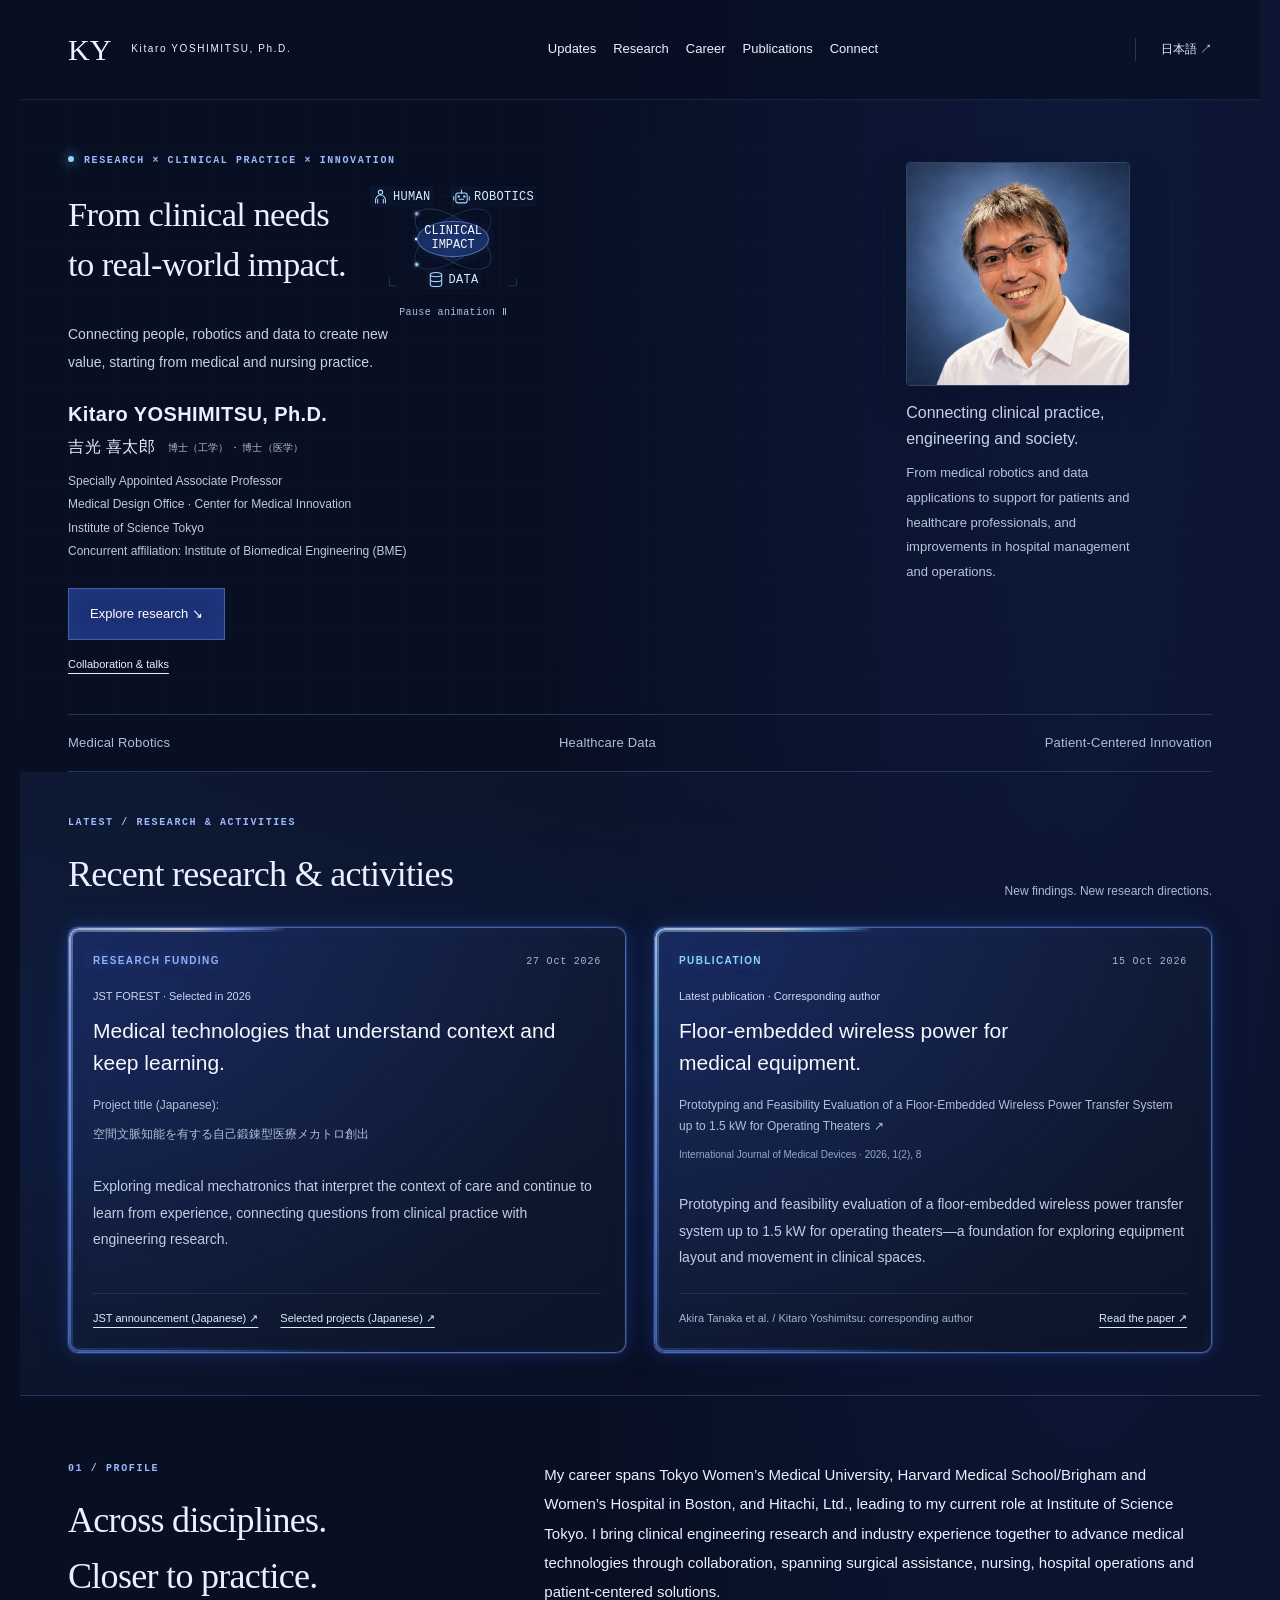
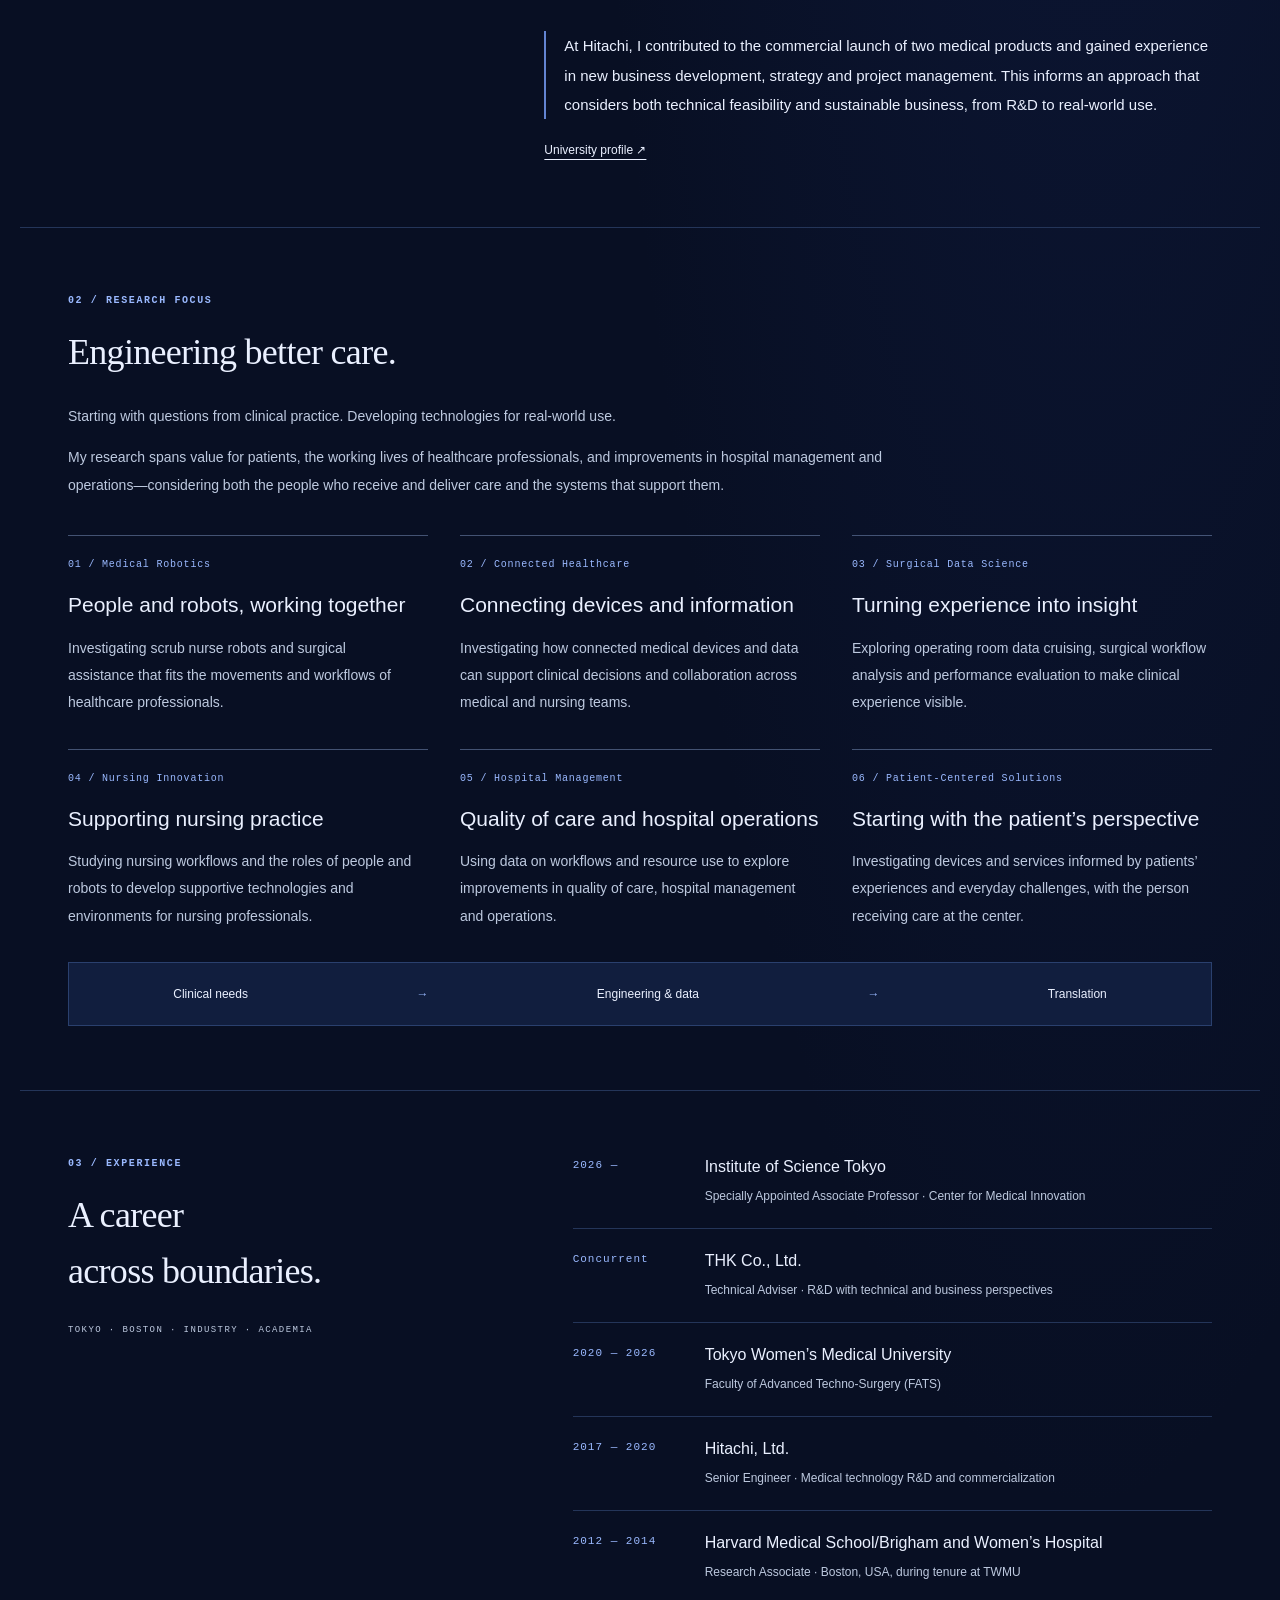
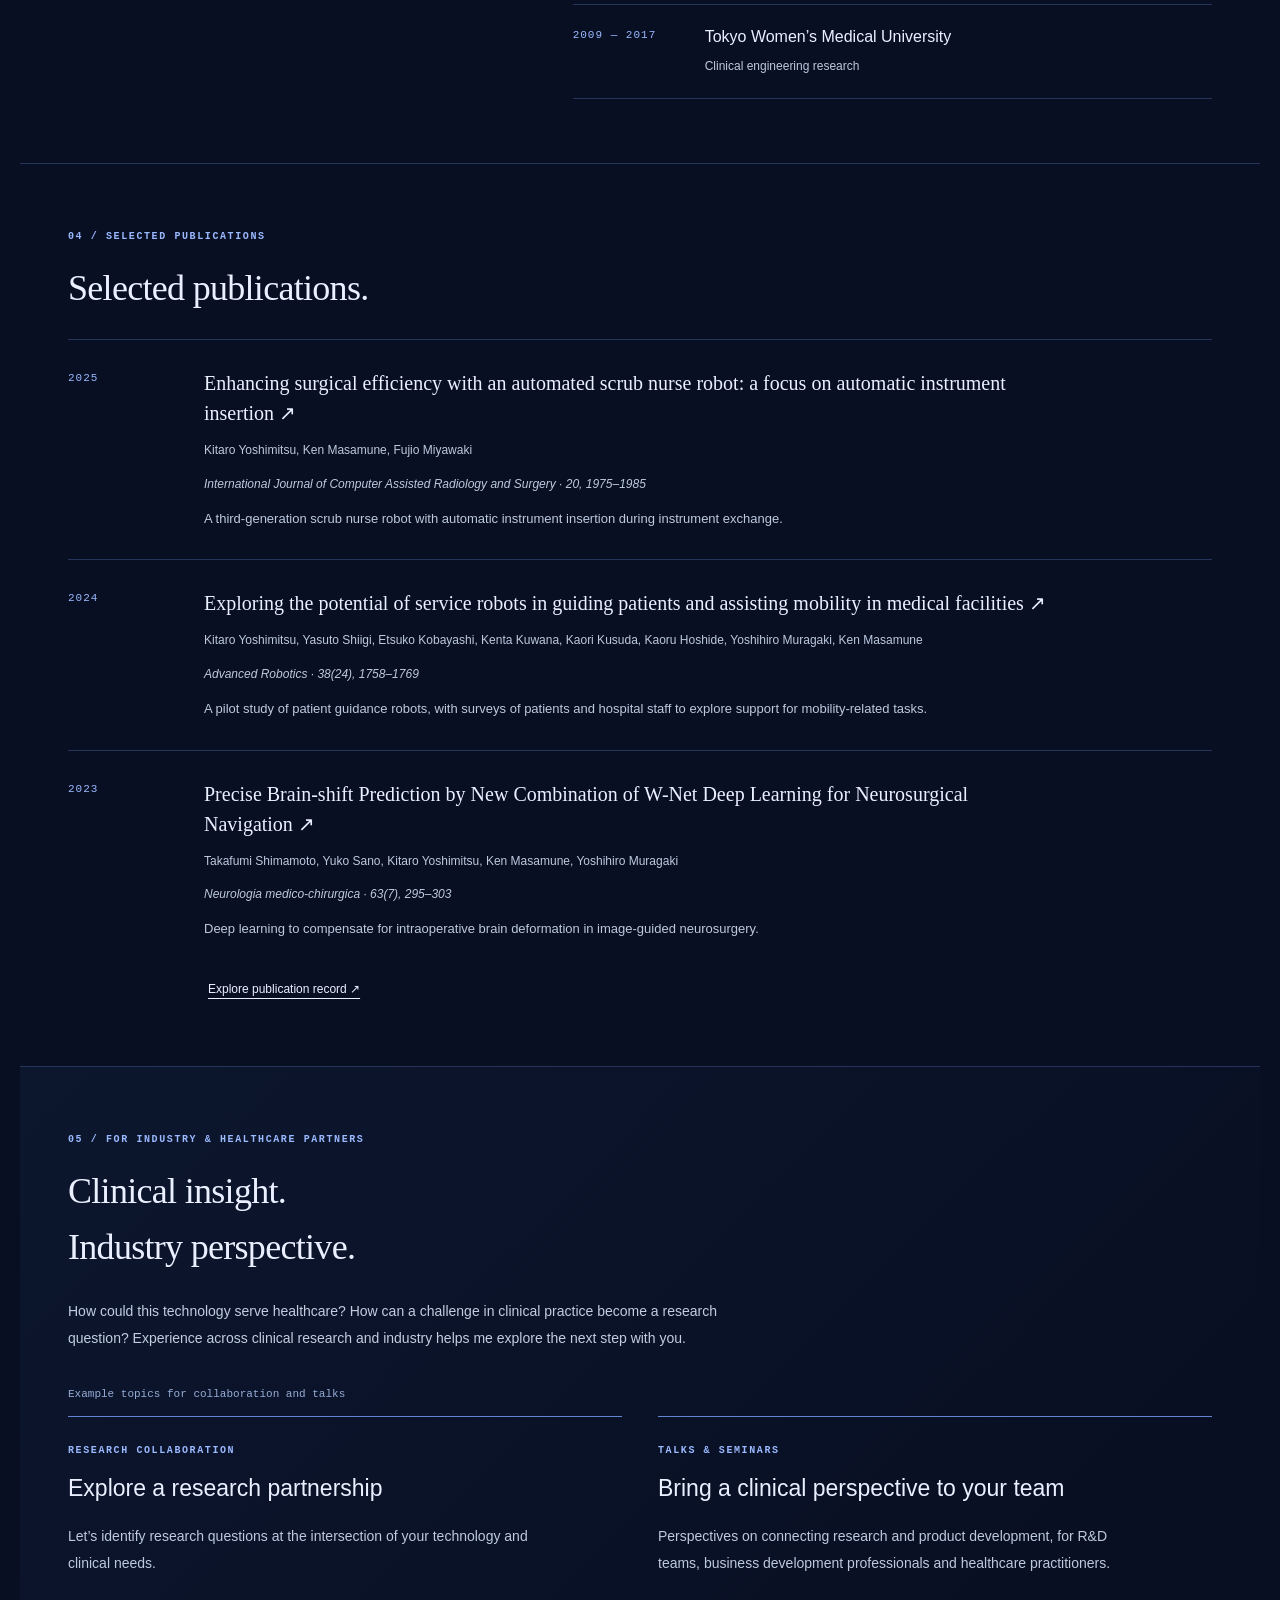
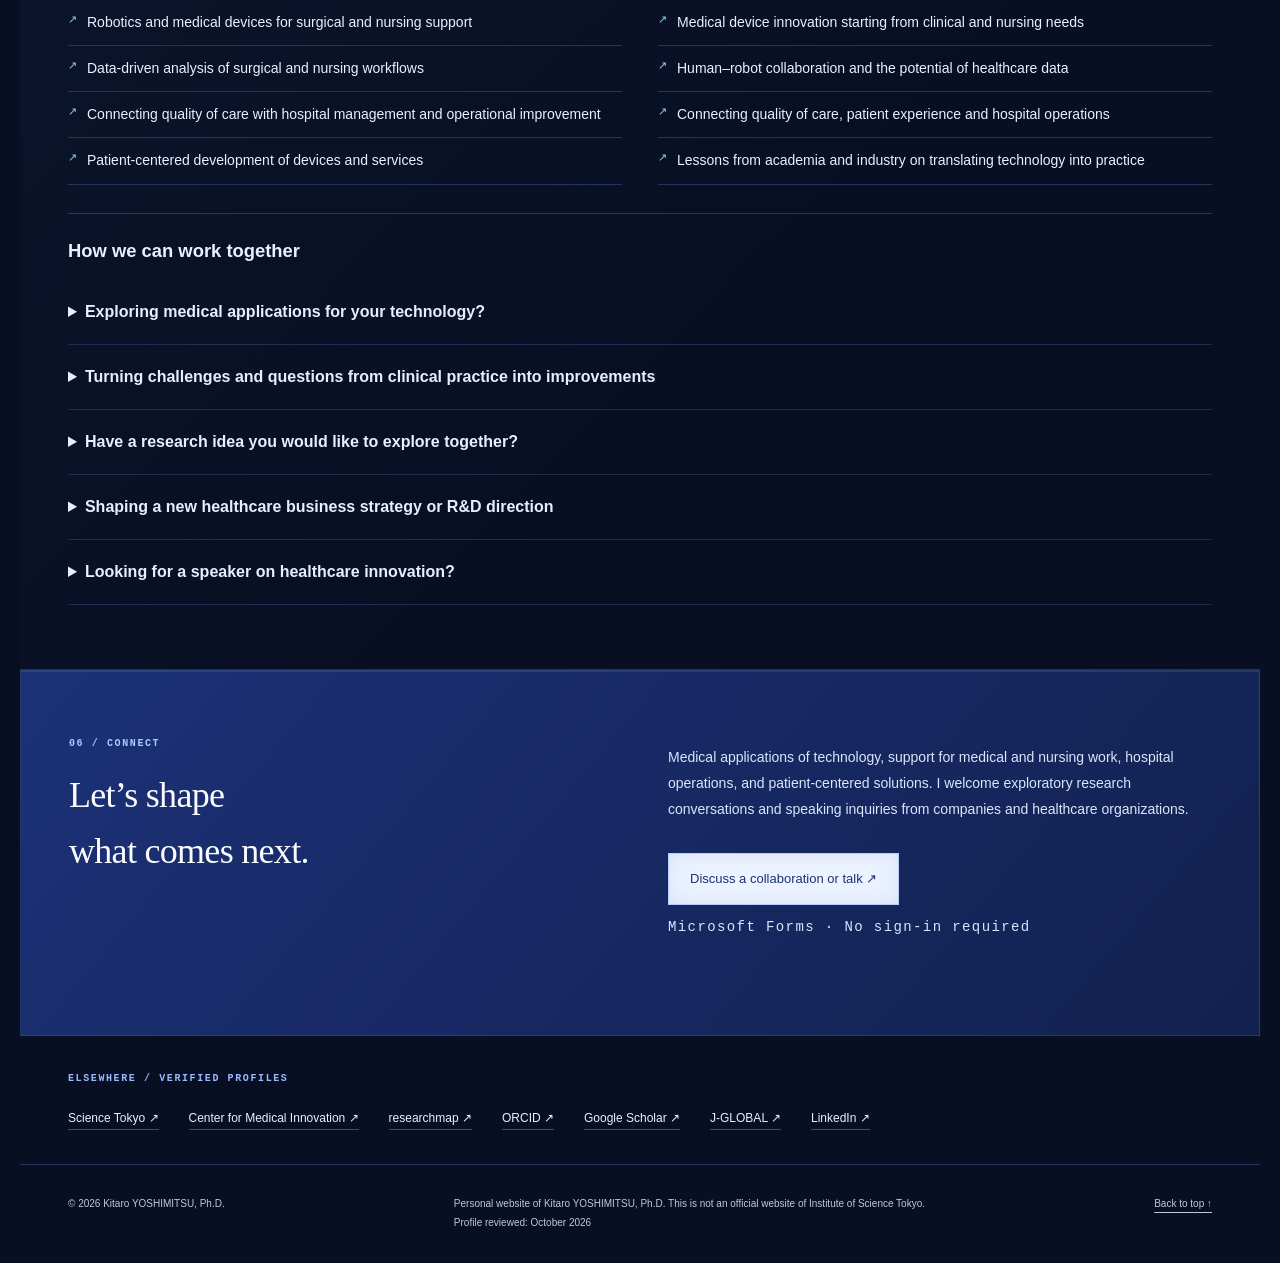
==== commit 0df00c16: "Enable approved rounded neon news cards in English" ====
--- a/en/index.html
+++ b/en/index.html
@@ -1,3 +1,3 @@
 <!DOCTYPE html>
 
-<html lang="en"><head><meta charset="utf-8"/><meta content="width=device-width,initial-scale=1" name="viewport"/><title>Kitaro YOSHIMITSU, Ph.D. | Research &amp; Innovation</title><meta content="Kitaro YOSHIMITSU, Ph.D., a researcher at Institute of Science Tokyo. Connecting people, robotics and data across clinical practice, nursing and hospital management. Research, collaboration and talks." name="description"/><meta content="index,follow,max-image-preview:large" name="robots"/><meta content="#1c3177" name="theme-color"/><meta content="profile" property="og:type"/><meta content="Kitaro YOSHIMITSU, Ph.D. | Research &amp; Innovation" property="og:title"/><meta content="Kitaro YOSHIMITSU, Ph.D., a researcher at Institute of Science Tokyo. Connecting people, robotics and data across clinical practice, nursing and hospital management. Research, collaboration and talks." property="og:description"/><meta content="en_US" property="og:locale"/><meta content="summary_large_image" name="twitter:card"/><link href="../favicon.svg" rel="icon" type="image/svg+xml"/><link href="../style.css?v=24" rel="stylesheet"/><script defer="" src="../motion.js?v=1"></script><script type="application/ld+json">{"@context": "https://schema.org", "@graph": [{"@type": "Person", "@id": "https://kitaro-bit.github.io/#person", "name": "Kitaro YOSHIMITSU", "honorificSuffix": "Ph.D.", "alternateName": "吉光喜太郎", "jobTitle": "Specially Appointed Associate Professor", "affiliation": {"@type": "Organization", "name": "Institute of Science Tokyo", "url": "https://www.isct.ac.jp/"}, "knowsAbout": ["Digital Surgery", "Medical Robotics", "Surgical Data Science", "Nursing Innovation", "Hospital Management", "Patient-Centered Solutions"], "sameAs": ["https://reins.tmd.ac.jp/html/100049686_ja.html", "https://researchmap.jp/kitaro", "https://orcid.org/0000-0002-7323-9958", "https://scholar.google.com/citations?user=akNv9UMAAAAJ", "https://jglobal.jst.go.jp/detail?JGLOBAL_ID=201101007482646540", "https://www.linkedin.com/in/kitaro/"], "url": "https://kitaro-bit.github.io/"}, {"@type": "ProfilePage", "name": "Kitaro YOSHIMITSU, Ph.D. | Research & Innovation", "inLanguage": "en", "mainEntity": {"@id": "https://kitaro-bit.github.io/#person"}, "url": "https://kitaro-bit.github.io/en/"}]}</script><link href="https://kitaro-bit.github.io/en/" rel="canonical"/><link href="https://kitaro-bit.github.io/" hreflang="ja" rel="alternate"/><link href="https://kitaro-bit.github.io/en/" hreflang="en" rel="alternate"/><link href="https://kitaro-bit.github.io/" hreflang="x-default" rel="alternate"/><meta content="https://kitaro-bit.github.io/en/" property="og:url"/><meta content="https://kitaro-bit.github.io/og.png" property="og:image"/><meta content="https://kitaro-bit.github.io/og.png" name="twitter:image"/></head><body><a class="skip" href="#main">Skip to content</a><header class="site-header"><a class="brand" href="../en/">KY<span>Kitaro YOSHIMITSU, Ph.D.</span></a><nav aria-label="Main navigation"><a href="#latest">Updates</a><a href="#research">Research</a><a href="#career">Career</a><a href="#publications">Publications</a><a href="#connect">Connect</a></nav><a class="language" href="../" hreflang="ja" lang="ja">日本語 <span aria-hidden="true">↗</span></a></header><main id="main"><section class="hero"><div><p class="eyebrow">RESEARCH × CLINICAL PRACTICE × INNOVATION</p><div class="hero-heading"><h1>From clinical needs<br/>to real-world impact.</h1><div class="visual-shell"><div aria-label="HUMAN, ROBOTICS and DATA connecting to CLINICAL IMPACT: value for patients, healthcare professionals and hospital management." class="visual orbital-diagram" role="img"><svg viewbox="0 0 480 360"><defs><pattern height="24" id="grid" patternunits="userSpaceOnUse" width="24"><path d="M24 0H0V24" fill="none" stroke="#7297da" stroke-opacity=".16" stroke-width=".6"></path></pattern><radialgradient id="core"><stop stop-color="#365bd0"></stop><stop offset="1" stop-color="#1c3177"></stop></radialgradient></defs><rect fill="url(#grid)" height="360" width="480"></rect><g fill="none"><circle class="orbit-ring" cx="240" cy="180" r="132" stroke="#79c9ff" stroke-dasharray="2 7" stroke-opacity=".5"></circle><ellipse cx="240" cy="180" rx="159" ry="72" stroke="#739cf9" stroke-opacity=".65" transform="rotate(-35 240 180)"></ellipse><ellipse cx="240" cy="180" rx="159" ry="72" stroke="#79c9ff" stroke-opacity=".65" transform="rotate(35 240 180)"></ellipse><circle cx="240" cy="180" r="74" stroke="#739cf9" stroke-opacity=".5"></circle><circle class="core-pulse" cx="240" cy="180" r="57" stroke="#79c9ff" stroke-opacity=".5"></circle></g><circle cx="240" cy="180" fill="url(#core)" r="66" stroke="#8fb6ff" stroke-opacity=".6"></circle><g transform="rotate(-35 240 180)"><circle class="satellite satellite-one" fill="#a6dfff" r="6"></circle></g><g transform="rotate(35 240 180)"><circle class="satellite satellite-two" fill="#92abff" r="6"></circle></g><circle class="satellite satellite-three" fill="#f3f8ff" r="5"></circle><g fill="#b4caff" font-size="11" letter-spacing="2"></g><path d="M12 40V12H40 M440 12H468V40 M468 320V348H440 M40 348H12V320" fill="none" stroke="#79c9ff" stroke-opacity=".7"></path></svg><span aria-hidden="true" class="orbit-person"><svg aria-hidden="true" class="orbit-symbol" fill="none" stroke="currentColor" stroke-linecap="round" stroke-linejoin="round" stroke-width="1.5" viewbox="0 0 24 24"><circle cx="12" cy="6" r="3"></circle><path d="M5 21v-4a7 7 0 0 1 14 0v4M8 21v-5m8 5v-5"></path></svg><b>HUMAN</b></span><span aria-hidden="true" class="orbit-robot"><svg aria-hidden="true" class="orbit-symbol" fill="none" stroke="currentColor" stroke-linecap="round" stroke-linejoin="round" stroke-width="1.5" viewbox="0 0 24 24"><rect height="14" rx="3" width="16" x="4" y="7"></rect><path d="M12 7V3M9 16h6M1 12v5m22-5v5"></path><circle cx="8" cy="12" r="1"></circle><circle cx="16" cy="12" r="1"></circle></svg><b>ROBOTICS</b></span><span aria-hidden="true" class="orbit-data"><svg aria-hidden="true" class="orbit-symbol" fill="none" stroke="currentColor" stroke-linecap="round" stroke-linejoin="round" stroke-width="1.5" viewbox="0 0 24 24"><ellipse cx="12" cy="5" rx="8" ry="3"></ellipse><path d="M4 5v14c0 4 16 4 16 0V5M4 12c0 4 16 4 16 0"></path></svg><b>DATA</b></span><span aria-hidden="true" class="orbit-core-label"><span>CLINICAL</span><span>IMPACT</span></span></div><button aria-pressed="false" class="motion-toggle" type="button">Pause animation Ⅱ</button></div></div><p class="hero-intro">Connecting people, robotics and data to create new value, starting from medical and nursing practice.</p><div class="identity"><h2>Kitaro YOSHIMITSU, Ph.D.<span>吉光 喜太郎<small class="degrees"><b>博士（工学）</b><i aria-hidden="true">・</i><b>博士（医学）</b></small></span></h2><p>Specially Appointed Associate Professor<br/>Medical Design Office · Center for Medical Innovation<br/>Institute of Science Tokyo<br/>Concurrent affiliation: Institute of Biomedical Engineering (BME)</p></div><a class="button" href="#research">Explore research ↘</a><a class="text-link" href="#partnerships">Collaboration &amp; talks</a></div><aside aria-label="Portrait and research perspective" class="hero-aside"><div class="aside-profile"><img alt="Kitaro YOSHIMITSU, Ph.D." height="1254" loading="eager" src="../portrait-edited-v1.png" width="1254"/><div><h3>Connecting clinical practice, engineering and society.</h3><p class="portrait-scope">From medical robotics and data applications to support for patients and healthcare professionals, and improvements in hospital management and operations.</p></div></div></aside></section><div class="fields"><span>Medical Robotics</span><span>Healthcare Data</span><span>Patient-Centered Innovation</span></div><section class="latest-news section" id="latest"><div class="latest-heading"><div><p class="eyebrow">LATEST / RESEARCH &amp; ACTIVITIES</p><h2>Recent research &amp; activities</h2></div><p class="latest-caption">New findings. New research directions.</p></div><div class="news-grid"><article class="news-card news-grant"><div class="news-meta"><span class="news-type">RESEARCH FUNDING</span><time datetime="2026-10-27">27 Oct 2026</time></div><p class="news-category">JST FOREST · Selected in 2026</p><h3>Medical technologies that understand context and keep learning.</h3><p class="news-bibliography">Project title (Japanese): <span class="official-project-title" lang="ja">空間文脈知能を有する自己鍛錬型医療メカトロ創出</span></p><p class="news-description">Exploring medical mechatronics that interpret the context of care and continue to learn from experience, connecting questions from clinical practice with engineering research.</p><div class="news-footer"><a class="news-link" href="https://www.jst.go.jp/pr/info/info1882/index.html">JST announcement (Japanese) ↗</a><a class="news-link" href="https://www.jst.go.jp/souhatsu/document/res2026.pdf#page=9">Selected projects (Japanese) ↗</a></div></article><article class="news-card news-paper"><div class="news-meta"><span class="news-type">PUBLICATION</span><time datetime="2026-10-15">15 Oct 2026</time></div><p class="news-category">Latest publication · Corresponding author</p><h3>Floor-embedded wireless power for medical equipment.</h3><p class="news-bibliography"><a href="https://doi.org/10.3390/ijmd1020008">Prototyping and Feasibility Evaluation of a Floor-Embedded Wireless Power Transfer System up to 1.5 kW for Operating Theaters ↗</a><span>International Journal of Medical Devices · 2026, 1(2), 8</span></p><p class="news-description">Prototyping and feasibility evaluation of a floor-embedded wireless power transfer system up to 1.5 kW for operating theaters—a foundation for exploring equipment layout and movement in clinical spaces.</p><div class="news-footer"><span>Akira Tanaka et al. / Kitaro Yoshimitsu: corresponding author</span><a class="news-link" href="https://doi.org/10.3390/ijmd1020008">Read the paper ↗</a></div></article></div></section><section class="about section" id="profile"><div><p class="eyebrow">01 / PROFILE</p><h2>Across disciplines.<br/>Closer to practice.</h2></div><div class="prose"><p>My career spans Tokyo Women’s Medical University, Harvard Medical School/Brigham and Women’s Hospital in Boston, and Hitachi, Ltd., leading to my current role at Institute of Science Tokyo. I bring clinical engineering research and industry experience together to advance medical technologies through collaboration, spanning surgical assistance, nursing, hospital operations and patient-centered solutions.</p><p>At Hitachi, I contributed to the commercial launch of two medical products and gained experience in new business development, strategy and project management. This informs an approach that considers both technical feasibility and sustainable business, from R&amp;D to real-world use.</p><a class="text-link" href="https://reins.tmd.ac.jp/html/100049686_ja.html">University profile ↗</a></div></section><section class="research section" id="research"><p class="eyebrow">02 / RESEARCH FOCUS</p><h2>Engineering better care.</h2><p class="section-intro">Starting with questions from clinical practice. Developing technologies for real-world use.</p><p class="research-scope">My research spans value for patients, the working lives of healthcare professionals, and improvements in hospital management and operations—considering both the people who receive and deliver care and the systems that support them.</p><div class="themes"><article class="theme"><span class="index">01 / Medical Robotics</span><h3>People and robots, working together</h3><p>Investigating scrub nurse robots and surgical assistance that fits the movements and workflows of healthcare professionals.</p><span aria-hidden="true" class="theme-line"></span></article><article class="theme"><span class="index">02 / Connected Healthcare</span><h3>Connecting devices and information</h3><p>Investigating how connected medical devices and data can support clinical decisions and collaboration across medical and nursing teams.</p><span aria-hidden="true" class="theme-line"></span></article><article class="theme"><span class="index">03 / Surgical Data Science</span><h3>Turning experience into insight</h3><p>Exploring operating room data cruising, surgical workflow analysis and performance evaluation to make clinical experience visible.</p><span aria-hidden="true" class="theme-line"></span></article><article class="theme"><span class="index">04 / Nursing Innovation</span><h3>Supporting nursing practice</h3><p>Studying nursing workflows and the roles of people and robots to develop supportive technologies and environments for nursing professionals.</p><span aria-hidden="true" class="theme-line"></span></article><article class="theme"><span class="index">05 / Hospital Management</span><h3>Quality of care and hospital operations</h3><p>Using data on workflows and resource use to explore improvements in quality of care, hospital management and operations.</p><span aria-hidden="true" class="theme-line"></span></article><article class="theme"><span class="index">06 / Patient-Centered Solutions</span><h3>Starting with the patient’s perspective</h3><p>Investigating devices and services informed by patients’ experiences and everyday challenges, with the person receiving care at the center.</p><span aria-hidden="true" class="theme-line"></span></article></div><div class="process"><strong>Clinical needs</strong><span aria-hidden="true">→</span><strong>Engineering &amp; data</strong><span aria-hidden="true">→</span><strong>Translation</strong></div></section><section class="career section" id="career"><div><p class="eyebrow">03 / EXPERIENCE</p><h2>A career across boundaries.</h2><p class="small">TOKYO · BOSTON · INDUSTRY · ACADEMIA</p></div><ol class="timeline"><li><span class="date">2026 —</span><div><h3>Institute of Science Tokyo</h3><p>Specially Appointed Associate Professor · Center for Medical Innovation</p></div></li><li><span class="date">Concurrent</span><div><h3>THK Co., Ltd.</h3><p>Technical Adviser · R&amp;D with technical and business perspectives</p></div></li><li><span class="date">2020 — 2026</span><div><h3>Tokyo Women’s Medical University</h3><p>Faculty of Advanced Techno-Surgery (FATS)</p></div></li><li><span class="date">2017 — 2020</span><div><h3>Hitachi, Ltd.</h3><p>Senior Engineer · Medical technology R&amp;D and commercialization</p></div></li><li><span class="date">2012 — 2014</span><div><h3>Harvard Medical School/Brigham and Women’s Hospital</h3><p>Research Associate · Boston, USA, during tenure at TWMU</p></div></li><li><span class="date">2009 — 2017</span><div><h3>Tokyo Women’s Medical University</h3><p>Clinical engineering research</p></div></li></ol></section><section class="publications section" id="publications"><p class="eyebrow">04 / SELECTED PUBLICATIONS</p><h2>Selected publications.</h2><div><article class="paper"><span class="date">2025</span><div><h3><a href="https://doi.org/10.1007/s11548-025-03433-x">Enhancing surgical efficiency with an automated scrub nurse robot: a focus on automatic instrument insertion <span aria-hidden="true">↗</span></a></h3><p class="authors">Kitaro Yoshimitsu, Ken Masamune, Fujio Miyawaki</p><p class="journal">International Journal of Computer Assisted Radiology and Surgery · 20, 1975–1985</p><p>A third-generation scrub nurse robot with automatic instrument insertion during instrument exchange.</p></div></article><article class="paper"><span class="date">2024</span><div><h3><a href="https://doi.org/10.1080/01691864.2024.2438653">Exploring the potential of service robots in guiding patients and assisting mobility in medical facilities <span aria-hidden="true">↗</span></a></h3><p class="authors">Kitaro Yoshimitsu, Yasuto Shiigi, Etsuko Kobayashi, Kenta Kuwana, Kaori Kusuda, Kaoru Hoshide, Yoshihiro Muragaki, Ken Masamune</p><p class="journal">Advanced Robotics · 38(24), 1758–1769</p><p>A pilot study of patient guidance robots, with surveys of patients and hospital staff to explore support for mobility-related tasks.</p></div></article><article class="paper"><span class="date">2023</span><div><h3><a href="https://doi.org/10.2176/jns-nmc.2022-0350">Precise Brain-shift Prediction by New Combination of W-Net Deep Learning for Neurosurgical Navigation <span aria-hidden="true">↗</span></a></h3><p class="authors">Takafumi Shimamoto, Yuko Sano, Kitaro Yoshimitsu, Ken Masamune, Yoshihiro Muragaki</p><p class="journal">Neurologia medico-chirurgica · 63(7), 295–303</p><p>Deep learning to compensate for intraoperative brain deformation in image-guided neurosurgery.</p></div></article></div><a class="text-link" href="https://researchmap.jp/kitaro/published_papers">Explore publication record ↗</a></section><section class="partnerships section" id="partnerships"><p class="eyebrow">05 / FOR INDUSTRY &amp; HEALTHCARE PARTNERS</p><h2>Clinical insight.<br/>Industry perspective.</h2><p class="partner-intro">How could this technology serve healthcare? How can a challenge in clinical practice become a research question? Experience across clinical research and industry helps me explore the next step with you.</p><p class="topic-label">Example topics for collaboration and talks</p><div class="partner-columns"><article class="partner-column"><p class="eyebrow">RESEARCH COLLABORATION</p><h3>Explore a research partnership</h3><p>Let’s identify research questions at the intersection of your technology and clinical needs.</p><ul><li>Robotics and medical devices for surgical and nursing support</li><li>Data-driven analysis of surgical and nursing workflows</li><li>Connecting quality of care with hospital management and operational improvement</li><li>Patient-centered development of devices and services</li></ul></article><article class="partner-column"><p class="eyebrow">TALKS &amp; SEMINARS</p><h3>Bring a clinical perspective to your team</h3><p>Perspectives on connecting research and product development, for R&amp;D teams, business development professionals and healthcare practitioners.</p><ul><li>Medical device innovation starting from clinical and nursing needs</li><li>Human–robot collaboration and the potential of healthcare data</li><li>Connecting quality of care, patient experience and hospital operations</li><li>Lessons from academia and industry on translating technology into practice</li></ul></article></div><div class="consultations"><h3>How we can work together</h3><details><summary>Exploring medical applications for your technology?</summary><p>We can examine the fit between technical capabilities and clinical needs, frame joint research questions and identify issues to consider on the path to commercialization.</p></details><details><summary>Turning challenges and questions from clinical practice into improvements</summary><p>Everyday medical, nursing and hospital work can raise questions: “This is difficult” or “We have always done it this way, but could it be better?” We can start by understanding the problem and explore how technology or changes to the way work is organized might help.</p></details><details><summary>Have a research idea you would like to explore together?</summary><p>We can bring together research ideas and observations from practice to frame questions and approaches. Conversations about joint research are welcome before a detailed plan has taken shape.</p></details><details><summary>Shaping a new healthcare business strategy or R&amp;D direction</summary><p>We can examine clinical challenges, your technology and strengths, and value for patients, healthcare professionals and institutions to explore new business strategy and research priorities with a path toward real-world use.</p></details><details><summary>Looking for a speaker on healthcare innovation?</summary><p>Talks and seminars can explore medical device innovation, medical robotics and development driven by clinical needs, with topics shaped around your audience and purpose.</p></details></div></section><section class="contact section" id="connect"><div><p class="eyebrow">06 / CONNECT</p><h2>Let’s shape<br/>what comes next.</h2></div><div><p>Medical applications of technology, support for medical and nursing work, hospital operations, and patient-centered solutions. I welcome exploratory research conversations and speaking inquiries from companies and healthcare organizations.</p><a class="button light" href="https://forms.cloud.microsoft/r/wiZXnQCnqT">Discuss a collaboration or talk ↗</a><p class="small">Microsoft Forms · No sign-in required</p></div></section><section class="profiles"><p class="eyebrow">ELSEWHERE / VERIFIED PROFILES</p><div><a href="https://reins.tmd.ac.jp/html/100049686_ja.html">Science Tokyo <span aria-hidden="true">↗</span></a><a href="https://tmdu-oi.jp/ourvision/member/">Center for Medical Innovation <span aria-hidden="true">↗</span></a><a href="https://researchmap.jp/kitaro">researchmap <span aria-hidden="true">↗</span></a><a href="https://orcid.org/0000-0002-7323-9958">ORCID <span aria-hidden="true">↗</span></a><a href="https://scholar.google.com/citations?user=akNv9UMAAAAJ">Google Scholar <span aria-hidden="true">↗</span></a><a href="https://jglobal.jst.go.jp/detail?JGLOBAL_ID=201101007482646540">J-GLOBAL <span aria-hidden="true">↗</span></a><a href="https://www.linkedin.com/in/kitaro/">LinkedIn <span aria-hidden="true">↗</span></a></div></section></main><footer><p>© 2026 Kitaro YOSHIMITSU, Ph.D.</p><p>Personal website of Kitaro YOSHIMITSU, Ph.D. This is not an official website of Institute of Science Tokyo.<br/>Profile reviewed: October 2026</p><a href="#main">Back to top ↑</a></footer></body></html>+<html lang="en"><head><meta charset="utf-8"/><meta content="width=device-width,initial-scale=1" name="viewport"/><title>Kitaro YOSHIMITSU, Ph.D. | Research &amp; Innovation</title><meta content="Kitaro YOSHIMITSU, Ph.D., a researcher at Institute of Science Tokyo. Connecting people, robotics and data across clinical practice, nursing and hospital management. Research, collaboration and talks." name="description"/><meta content="index,follow,max-image-preview:large" name="robots"/><meta content="#1c3177" name="theme-color"/><meta content="profile" property="og:type"/><meta content="Kitaro YOSHIMITSU, Ph.D. | Research &amp; Innovation" property="og:title"/><meta content="Kitaro YOSHIMITSU, Ph.D., a researcher at Institute of Science Tokyo. Connecting people, robotics and data across clinical practice, nursing and hospital management. Research, collaboration and talks." property="og:description"/><meta content="en_US" property="og:locale"/><meta content="summary_large_image" name="twitter:card"/><link href="../favicon.svg" rel="icon" type="image/svg+xml"/><link href="../style.css?v=28" rel="stylesheet"/><script defer="" src="../motion.js?v=2"></script><script type="application/ld+json">{"@context": "https://schema.org", "@graph": [{"@type": "Person", "@id": "https://kitaro-bit.github.io/#person", "name": "Kitaro YOSHIMITSU", "honorificSuffix": "Ph.D.", "alternateName": "吉光喜太郎", "jobTitle": "Specially Appointed Associate Professor", "affiliation": {"@type": "Organization", "name": "Institute of Science Tokyo", "url": "https://www.isct.ac.jp/"}, "knowsAbout": ["Digital Surgery", "Medical Robotics", "Surgical Data Science", "Nursing Innovation", "Hospital Management", "Patient-Centered Solutions"], "sameAs": ["https://reins.tmd.ac.jp/html/100049686_ja.html", "https://researchmap.jp/kitaro", "https://orcid.org/0000-0002-7323-9958", "https://scholar.google.com/citations?user=akNv9UMAAAAJ", "https://jglobal.jst.go.jp/detail?JGLOBAL_ID=201101007482646540", "https://www.linkedin.com/in/kitaro/"], "url": "https://kitaro-bit.github.io/"}, {"@type": "ProfilePage", "name": "Kitaro YOSHIMITSU, Ph.D. | Research & Innovation", "inLanguage": "en", "mainEntity": {"@id": "https://kitaro-bit.github.io/#person"}, "url": "https://kitaro-bit.github.io/en/"}]}</script><link href="https://kitaro-bit.github.io/en/" rel="canonical"/><link href="https://kitaro-bit.github.io/" hreflang="ja" rel="alternate"/><link href="https://kitaro-bit.github.io/en/" hreflang="en" rel="alternate"/><link href="https://kitaro-bit.github.io/" hreflang="x-default" rel="alternate"/><meta content="https://kitaro-bit.github.io/en/" property="og:url"/><meta content="https://kitaro-bit.github.io/og.png" property="og:image"/><meta content="https://kitaro-bit.github.io/og.png" name="twitter:image"/></head><body><a class="skip" href="#main">Skip to content</a><header class="site-header"><a class="brand" href="../en/">KY<span>Kitaro YOSHIMITSU, Ph.D.</span></a><nav aria-label="Main navigation"><a href="#latest">Updates</a><a href="#research">Research</a><a href="#career">Career</a><a href="#publications">Publications</a><a href="#connect">Connect</a></nav><a class="language" href="../" hreflang="ja" lang="ja">日本語 <span aria-hidden="true">↗</span></a></header><main id="main"><section class="hero"><div><p class="eyebrow">RESEARCH × CLINICAL PRACTICE × INNOVATION</p><div class="hero-heading"><h1>From clinical needs<br/>to real-world impact.</h1><div class="visual-shell"><div aria-label="HUMAN, ROBOTICS and DATA connecting to CLINICAL IMPACT: value for patients, healthcare professionals and hospital management." class="visual orbital-diagram" role="img"><svg viewbox="0 0 480 360"><defs><pattern height="24" id="grid" patternunits="userSpaceOnUse" width="24"><path d="M24 0H0V24" fill="none" stroke="#7297da" stroke-opacity=".16" stroke-width=".6"></path></pattern><radialgradient id="core"><stop stop-color="#365bd0"></stop><stop offset="1" stop-color="#1c3177"></stop></radialgradient></defs><rect fill="url(#grid)" height="360" width="480"></rect><g fill="none"><circle class="orbit-ring" cx="240" cy="180" r="132" stroke="#79c9ff" stroke-dasharray="2 7" stroke-opacity=".5"></circle><ellipse cx="240" cy="180" rx="159" ry="72" stroke="#739cf9" stroke-opacity=".65" transform="rotate(-35 240 180)"></ellipse><ellipse cx="240" cy="180" rx="159" ry="72" stroke="#79c9ff" stroke-opacity=".65" transform="rotate(35 240 180)"></ellipse><circle cx="240" cy="180" r="74" stroke="#739cf9" stroke-opacity=".5"></circle><circle class="core-pulse" cx="240" cy="180" r="57" stroke="#79c9ff" stroke-opacity=".5"></circle></g><circle cx="240" cy="180" fill="url(#core)" r="66" stroke="#8fb6ff" stroke-opacity=".6"></circle><g transform="rotate(-35 240 180)"><circle class="satellite satellite-one" fill="#a6dfff" r="6"></circle></g><g transform="rotate(35 240 180)"><circle class="satellite satellite-two" fill="#92abff" r="6"></circle></g><circle class="satellite satellite-three" fill="#f3f8ff" r="5"></circle><g fill="#b4caff" font-size="11" letter-spacing="2"></g><path d="M12 40V12H40 M440 12H468V40 M468 320V348H440 M40 348H12V320" fill="none" stroke="#79c9ff" stroke-opacity=".7"></path></svg><span aria-hidden="true" class="orbit-person"><svg aria-hidden="true" class="orbit-symbol" fill="none" stroke="currentColor" stroke-linecap="round" stroke-linejoin="round" stroke-width="1.5" viewbox="0 0 24 24"><circle cx="12" cy="6" r="3"></circle><path d="M5 21v-4a7 7 0 0 1 14 0v4M8 21v-5m8 5v-5"></path></svg><b>HUMAN</b></span><span aria-hidden="true" class="orbit-robot"><svg aria-hidden="true" class="orbit-symbol" fill="none" stroke="currentColor" stroke-linecap="round" stroke-linejoin="round" stroke-width="1.5" viewbox="0 0 24 24"><rect height="14" rx="3" width="16" x="4" y="7"></rect><path d="M12 7V3M9 16h6M1 12v5m22-5v5"></path><circle cx="8" cy="12" r="1"></circle><circle cx="16" cy="12" r="1"></circle></svg><b>ROBOTICS</b></span><span aria-hidden="true" class="orbit-data"><svg aria-hidden="true" class="orbit-symbol" fill="none" stroke="currentColor" stroke-linecap="round" stroke-linejoin="round" stroke-width="1.5" viewbox="0 0 24 24"><ellipse cx="12" cy="5" rx="8" ry="3"></ellipse><path d="M4 5v14c0 4 16 4 16 0V5M4 12c0 4 16 4 16 0"></path></svg><b>DATA</b></span><span aria-hidden="true" class="orbit-core-label"><span>CLINICAL</span><span>IMPACT</span></span></div><button aria-pressed="false" class="motion-toggle" type="button">Pause animation Ⅱ</button></div></div><p class="hero-intro">Connecting people, robotics and data to create new value, starting from medical and nursing practice.</p><div class="identity"><h2>Kitaro YOSHIMITSU, Ph.D.<span>吉光 喜太郎<small class="degrees"><b>博士（工学）</b><i aria-hidden="true">・</i><b>博士（医学）</b></small></span></h2><p>Specially Appointed Associate Professor<br/>Medical Design Office · Center for Medical Innovation<br/>Institute of Science Tokyo<br/>Concurrent affiliation: Institute of Biomedical Engineering (BME)</p></div><a class="button" href="#research">Explore research ↘</a><a class="text-link" href="#partnerships">Collaboration &amp; talks</a></div><aside aria-label="Portrait and research perspective" class="hero-aside"><div class="aside-profile"><img alt="Kitaro YOSHIMITSU, Ph.D." height="1254" loading="eager" src="../portrait-edited-v1.png" width="1254"/><div><h3>Connecting clinical practice, engineering and society.</h3><p class="portrait-scope">From medical robotics and data applications to support for patients and healthcare professionals, and improvements in hospital management and operations.</p></div></div></aside></section><div class="fields"><span>Medical Robotics</span><span>Healthcare Data</span><span>Patient-Centered Innovation</span></div><section class="latest-news section" id="latest"><div class="latest-heading"><div><p class="eyebrow">LATEST / RESEARCH &amp; ACTIVITIES</p><h2>Recent research &amp; activities</h2></div><p class="latest-caption">New findings. New research directions.</p></div><div class="news-grid"><article class="news-card news-grant"><div class="news-meta"><span class="news-type">RESEARCH FUNDING</span><time datetime="2026-10-27">27 Oct 2026</time></div><p class="news-category">JST FOREST · Selected in 2026</p><h3>Medical technologies that understand context and keep learning.</h3><p class="news-bibliography">Project title (Japanese): <span class="official-project-title" lang="ja">空間文脈知能を有する自己鍛錬型医療メカトロ創出</span></p><p class="news-description">Exploring medical mechatronics that interpret the context of care and continue to learn from experience, connecting questions from clinical practice with engineering research.</p><div class="news-footer"><a class="news-link" href="https://www.jst.go.jp/pr/info/info1882/index.html">JST announcement (Japanese) ↗</a><a class="news-link" href="https://www.jst.go.jp/souhatsu/document/res2026.pdf#page=9">Selected projects (Japanese) ↗</a></div></article><article class="news-card news-paper"><div class="news-meta"><span class="news-type">PUBLICATION</span><time datetime="2026-10-15">15 Oct 2026</time></div><p class="news-category">Latest publication · Corresponding author</p><h3>Floor-embedded wireless power for medical equipment.</h3><p class="news-bibliography"><a href="https://doi.org/10.3390/ijmd1020008">Prototyping and Feasibility Evaluation of a Floor-Embedded Wireless Power Transfer System up to 1.5 kW for Operating Theaters ↗</a><span>International Journal of Medical Devices · 2026, 1(2), 8</span></p><p class="news-description">Prototyping and feasibility evaluation of a floor-embedded wireless power transfer system up to 1.5 kW for operating theaters—a foundation for exploring equipment layout and movement in clinical spaces.</p><div class="news-footer"><span>Akira Tanaka et al. / Kitaro Yoshimitsu: corresponding author</span><a class="news-link" href="https://doi.org/10.3390/ijmd1020008">Read the paper ↗</a></div></article></div></section><section class="about section" id="profile"><div><p class="eyebrow">01 / PROFILE</p><h2>Across disciplines.<br/>Closer to practice.</h2></div><div class="prose"><p>My career spans Tokyo Women’s Medical University, Harvard Medical School/Brigham and Women’s Hospital in Boston, and Hitachi, Ltd., leading to my current role at Institute of Science Tokyo. I bring clinical engineering research and industry experience together to advance medical technologies through collaboration, spanning surgical assistance, nursing, hospital operations and patient-centered solutions.</p><p>At Hitachi, I contributed to the commercial launch of two medical products and gained experience in new business development, strategy and project management. This informs an approach that considers both technical feasibility and sustainable business, from R&amp;D to real-world use.</p><a class="text-link" href="https://reins.tmd.ac.jp/html/100049686_ja.html">University profile ↗</a></div></section><section class="research section" id="research"><p class="eyebrow">02 / RESEARCH FOCUS</p><h2>Engineering better care.</h2><p class="section-intro">Starting with questions from clinical practice. Developing technologies for real-world use.</p><p class="research-scope">My research spans value for patients, the working lives of healthcare professionals, and improvements in hospital management and operations—considering both the people who receive and deliver care and the systems that support them.</p><div class="themes"><article class="theme"><span class="index">01 / Medical Robotics</span><h3>People and robots, working together</h3><p>Investigating scrub nurse robots and surgical assistance that fits the movements and workflows of healthcare professionals.</p><span aria-hidden="true" class="theme-line"></span></article><article class="theme"><span class="index">02 / Connected Healthcare</span><h3>Connecting devices and information</h3><p>Investigating how connected medical devices and data can support clinical decisions and collaboration across medical and nursing teams.</p><span aria-hidden="true" class="theme-line"></span></article><article class="theme"><span class="index">03 / Surgical Data Science</span><h3>Turning experience into insight</h3><p>Exploring operating room data cruising, surgical workflow analysis and performance evaluation to make clinical experience visible.</p><span aria-hidden="true" class="theme-line"></span></article><article class="theme"><span class="index">04 / Nursing Innovation</span><h3>Supporting nursing practice</h3><p>Studying nursing workflows and the roles of people and robots to develop supportive technologies and environments for nursing professionals.</p><span aria-hidden="true" class="theme-line"></span></article><article class="theme"><span class="index">05 / Hospital Management</span><h3>Quality of care and hospital operations</h3><p>Using data on workflows and resource use to explore improvements in quality of care, hospital management and operations.</p><span aria-hidden="true" class="theme-line"></span></article><article class="theme"><span class="index">06 / Patient-Centered Solutions</span><h3>Starting with the patient’s perspective</h3><p>Investigating devices and services informed by patients’ experiences and everyday challenges, with the person receiving care at the center.</p><span aria-hidden="true" class="theme-line"></span></article></div><div class="process"><strong>Clinical needs</strong><span aria-hidden="true">→</span><strong>Engineering &amp; data</strong><span aria-hidden="true">→</span><strong>Translation</strong></div></section><section class="career section" id="career"><div><p class="eyebrow">03 / EXPERIENCE</p><h2>A career across boundaries.</h2><p class="small">TOKYO · BOSTON · INDUSTRY · ACADEMIA</p></div><ol class="timeline"><li><span class="date">2026 —</span><div><h3>Institute of Science Tokyo</h3><p>Specially Appointed Associate Professor · Center for Medical Innovation</p></div></li><li><span class="date">Concurrent</span><div><h3>THK Co., Ltd.</h3><p>Technical Adviser · R&amp;D with technical and business perspectives</p></div></li><li><span class="date">2020 — 2026</span><div><h3>Tokyo Women’s Medical University</h3><p>Faculty of Advanced Techno-Surgery (FATS)</p></div></li><li><span class="date">2017 — 2020</span><div><h3>Hitachi, Ltd.</h3><p>Senior Engineer · Medical technology R&amp;D and commercialization</p></div></li><li><span class="date">2012 — 2014</span><div><h3>Harvard Medical School/Brigham and Women’s Hospital</h3><p>Research Associate · Boston, USA, during tenure at TWMU</p></div></li><li><span class="date">2009 — 2017</span><div><h3>Tokyo Women’s Medical University</h3><p>Clinical engineering research</p></div></li></ol></section><section class="publications section" id="publications"><p class="eyebrow">04 / SELECTED PUBLICATIONS</p><h2>Selected publications.</h2><div><article class="paper"><span class="date">2025</span><div><h3><a href="https://doi.org/10.1007/s11548-025-03433-x">Enhancing surgical efficiency with an automated scrub nurse robot: a focus on automatic instrument insertion <span aria-hidden="true">↗</span></a></h3><p class="authors">Kitaro Yoshimitsu, Ken Masamune, Fujio Miyawaki</p><p class="journal">International Journal of Computer Assisted Radiology and Surgery · 20, 1975–1985</p><p>A third-generation scrub nurse robot with automatic instrument insertion during instrument exchange.</p></div></article><article class="paper"><span class="date">2024</span><div><h3><a href="https://doi.org/10.1080/01691864.2024.2438653">Exploring the potential of service robots in guiding patients and assisting mobility in medical facilities <span aria-hidden="true">↗</span></a></h3><p class="authors">Kitaro Yoshimitsu, Yasuto Shiigi, Etsuko Kobayashi, Kenta Kuwana, Kaori Kusuda, Kaoru Hoshide, Yoshihiro Muragaki, Ken Masamune</p><p class="journal">Advanced Robotics · 38(24), 1758–1769</p><p>A pilot study of patient guidance robots, with surveys of patients and hospital staff to explore support for mobility-related tasks.</p></div></article><article class="paper"><span class="date">2023</span><div><h3><a href="https://doi.org/10.2176/jns-nmc.2022-0350">Precise Brain-shift Prediction by New Combination of W-Net Deep Learning for Neurosurgical Navigation <span aria-hidden="true">↗</span></a></h3><p class="authors">Takafumi Shimamoto, Yuko Sano, Kitaro Yoshimitsu, Ken Masamune, Yoshihiro Muragaki</p><p class="journal">Neurologia medico-chirurgica · 63(7), 295–303</p><p>Deep learning to compensate for intraoperative brain deformation in image-guided neurosurgery.</p></div></article></div><a class="text-link" href="https://researchmap.jp/kitaro/published_papers">Explore publication record ↗</a></section><section class="partnerships section" id="partnerships"><p class="eyebrow">05 / FOR INDUSTRY &amp; HEALTHCARE PARTNERS</p><h2>Clinical insight.<br/>Industry perspective.</h2><p class="partner-intro">How could this technology serve healthcare? How can a challenge in clinical practice become a research question? Experience across clinical research and industry helps me explore the next step with you.</p><p class="topic-label">Example topics for collaboration and talks</p><div class="partner-columns"><article class="partner-column"><p class="eyebrow">RESEARCH COLLABORATION</p><h3>Explore a research partnership</h3><p>Let’s identify research questions at the intersection of your technology and clinical needs.</p><ul><li>Robotics and medical devices for surgical and nursing support</li><li>Data-driven analysis of surgical and nursing workflows</li><li>Connecting quality of care with hospital management and operational improvement</li><li>Patient-centered development of devices and services</li></ul></article><article class="partner-column"><p class="eyebrow">TALKS &amp; SEMINARS</p><h3>Bring a clinical perspective to your team</h3><p>Perspectives on connecting research and product development, for R&amp;D teams, business development professionals and healthcare practitioners.</p><ul><li>Medical device innovation starting from clinical and nursing needs</li><li>Human–robot collaboration and the potential of healthcare data</li><li>Connecting quality of care, patient experience and hospital operations</li><li>Lessons from academia and industry on translating technology into practice</li></ul></article></div><div class="consultations"><h3>How we can work together</h3><details><summary>Exploring medical applications for your technology?</summary><p>We can examine the fit between technical capabilities and clinical needs, frame joint research questions and identify issues to consider on the path to commercialization.</p></details><details><summary>Turning challenges and questions from clinical practice into improvements</summary><p>Everyday medical, nursing and hospital work can raise questions: “This is difficult” or “We have always done it this way, but could it be better?” We can start by understanding the problem and explore how technology or changes to the way work is organized might help.</p></details><details><summary>Have a research idea you would like to explore together?</summary><p>We can bring together research ideas and observations from practice to frame questions and approaches. Conversations about joint research are welcome before a detailed plan has taken shape.</p></details><details><summary>Shaping a new healthcare business strategy or R&amp;D direction</summary><p>We can examine clinical challenges, your technology and strengths, and value for patients, healthcare professionals and institutions to explore new business strategy and research priorities with a path toward real-world use.</p></details><details><summary>Looking for a speaker on healthcare innovation?</summary><p>Talks and seminars can explore medical device innovation, medical robotics and development driven by clinical needs, with topics shaped around your audience and purpose.</p></details></div></section><section class="contact section" id="connect"><div><p class="eyebrow">06 / CONNECT</p><h2>Let’s shape<br/>what comes next.</h2></div><div><p>Medical applications of technology, support for medical and nursing work, hospital operations, and patient-centered solutions. I welcome exploratory research conversations and speaking inquiries from companies and healthcare organizations.</p><a class="button light" href="https://forms.cloud.microsoft/r/wiZXnQCnqT">Discuss a collaboration or talk ↗</a><p class="small">Microsoft Forms · No sign-in required</p></div></section><section class="profiles"><p class="eyebrow">ELSEWHERE / VERIFIED PROFILES</p><div><a href="https://reins.tmd.ac.jp/html/100049686_ja.html">Science Tokyo <span aria-hidden="true">↗</span></a><a href="https://tmdu-oi.jp/ourvision/member/">Center for Medical Innovation <span aria-hidden="true">↗</span></a><a href="https://researchmap.jp/kitaro">researchmap <span aria-hidden="true">↗</span></a><a href="https://orcid.org/0000-0002-7323-9958">ORCID <span aria-hidden="true">↗</span></a><a href="https://scholar.google.com/citations?user=akNv9UMAAAAJ">Google Scholar <span aria-hidden="true">↗</span></a><a href="https://jglobal.jst.go.jp/detail?JGLOBAL_ID=201101007482646540">J-GLOBAL <span aria-hidden="true">↗</span></a><a href="https://www.linkedin.com/in/kitaro/">LinkedIn <span aria-hidden="true">↗</span></a></div></section></main><footer><p>© 2026 Kitaro YOSHIMITSU, Ph.D.</p><p>Personal website of Kitaro YOSHIMITSU, Ph.D. This is not an official website of Institute of Science Tokyo.<br/>Profile reviewed: October 2026</p><a href="#main">Back to top ↑</a></footer></body></html>
--- a/style.css
+++ b/style.css
@@ -213,3 +213,18 @@
 @media(max-width:900px){.section{padding-block:52px}.about,.career{gap:32px}.fields{font-size:12px;gap:16px}}
 @media(max-width:760px){.hero{padding-bottom:30px}.hero-aside .aside-profile h3{margin-top:0;font-size:16px}.hero-aside .aside-profile .portrait-scope{font-size:13px;margin-top:8px}.hero-aside{padding-top:22px}.news-card{padding:22px}.news-description{font-size:14px}.latest-news{padding-block:34px}}
 @media(max-width:650px){.section{padding:44px 22px}.section h2{font-size:27px;margin:14px 0 20px}.about,.career,.contact{grid-template-columns:1fr;gap:24px}.fields{font-size:12px;gap:6px;padding-block:14px}.prose,.theme p,.partner-intro,.partner-column>p:not(.eyebrow),.partner-column li{font-size:14px}.themes{gap:26px;margin-top:30px}.theme h3{font-size:21px;margin-top:12px}.process{font-size:10px;padding-block:18px}.paper{gap:10px;padding-block:24px}.paper h3{font-size:20px}.timeline li{padding-block:18px}.partner-columns{gap:28px}.contact h2{font-size:32px}.profiles{padding-block:30px}.latest-news{padding:34px 24px}}
+
+/* Long neon trails follow the card frame, with a separate soft glow. */
+@property --news-light-angle{syntax:"<angle>";initial-value:0deg;inherits:false}
+.news-card{box-shadow:0 0 0 1px #527be844,0 0 16px #4168da33,0 0 32px #1c31774d,inset 0 0 16px #365ac41a}
+.news-card::before,.news-card::after{content:'';position:absolute;inset:0;width:auto;height:auto;padding:2px;pointer-events:none;z-index:2;background:conic-gradient(from var(--news-light-angle),transparent 0deg 175deg,#1c317733 195deg,#4978e599 230deg,#739cff 265deg,var(--news-accent) 295deg,#e5f7ff 316deg,#ffffff 323deg,var(--news-accent) 330deg,transparent 344deg 360deg);-webkit-mask:linear-gradient(#fff 0 0) content-box,linear-gradient(#fff 0 0);-webkit-mask-composite:xor;mask:linear-gradient(#fff 0 0) content-box,linear-gradient(#fff 0 0);mask-composite:exclude;animation:news-border-light 12s linear infinite}
+.news-card::before{padding:4px;filter:blur(4px);opacity:.5;box-shadow:none}
+.news-card::after{filter:drop-shadow(0 0 1.5px #91baff);opacity:.65}
+.news-paper::before,.news-paper::after{animation-delay:-6s}
+@keyframes news-border-light{to{--news-light-angle:360deg}}
+html.motion-paused .news-card::before,html.motion-paused .news-card::after{animation-play-state:paused}
+@media(prefers-reduced-motion:reduce){.news-card::before,.news-card::after{animation:none;background:linear-gradient(135deg,#739cffcc,#739cff33 55%,#8bd5ff99)}}
+
+/* Subtle rounded corners keep the neon frame continuous. */
+.news-card{border-radius:10px}
+.news-card::before,.news-card::after{border-radius:inherit}
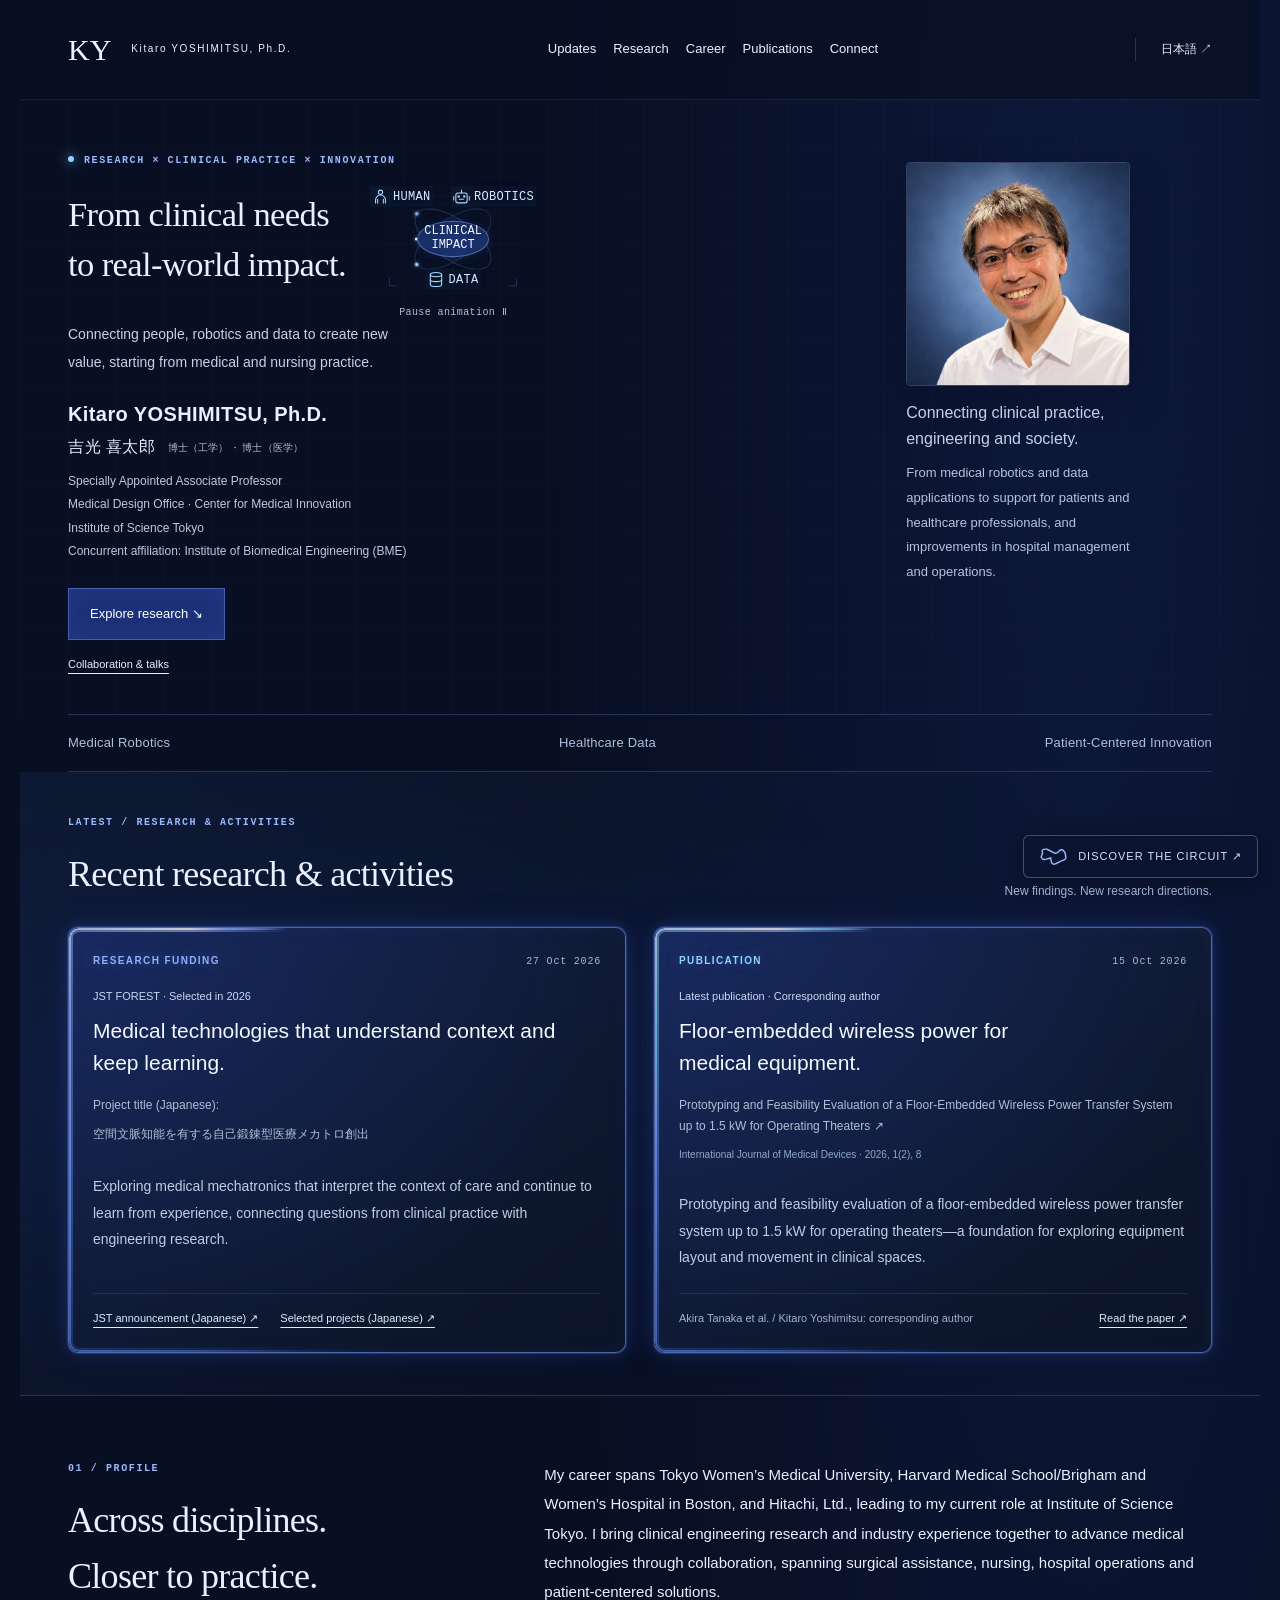
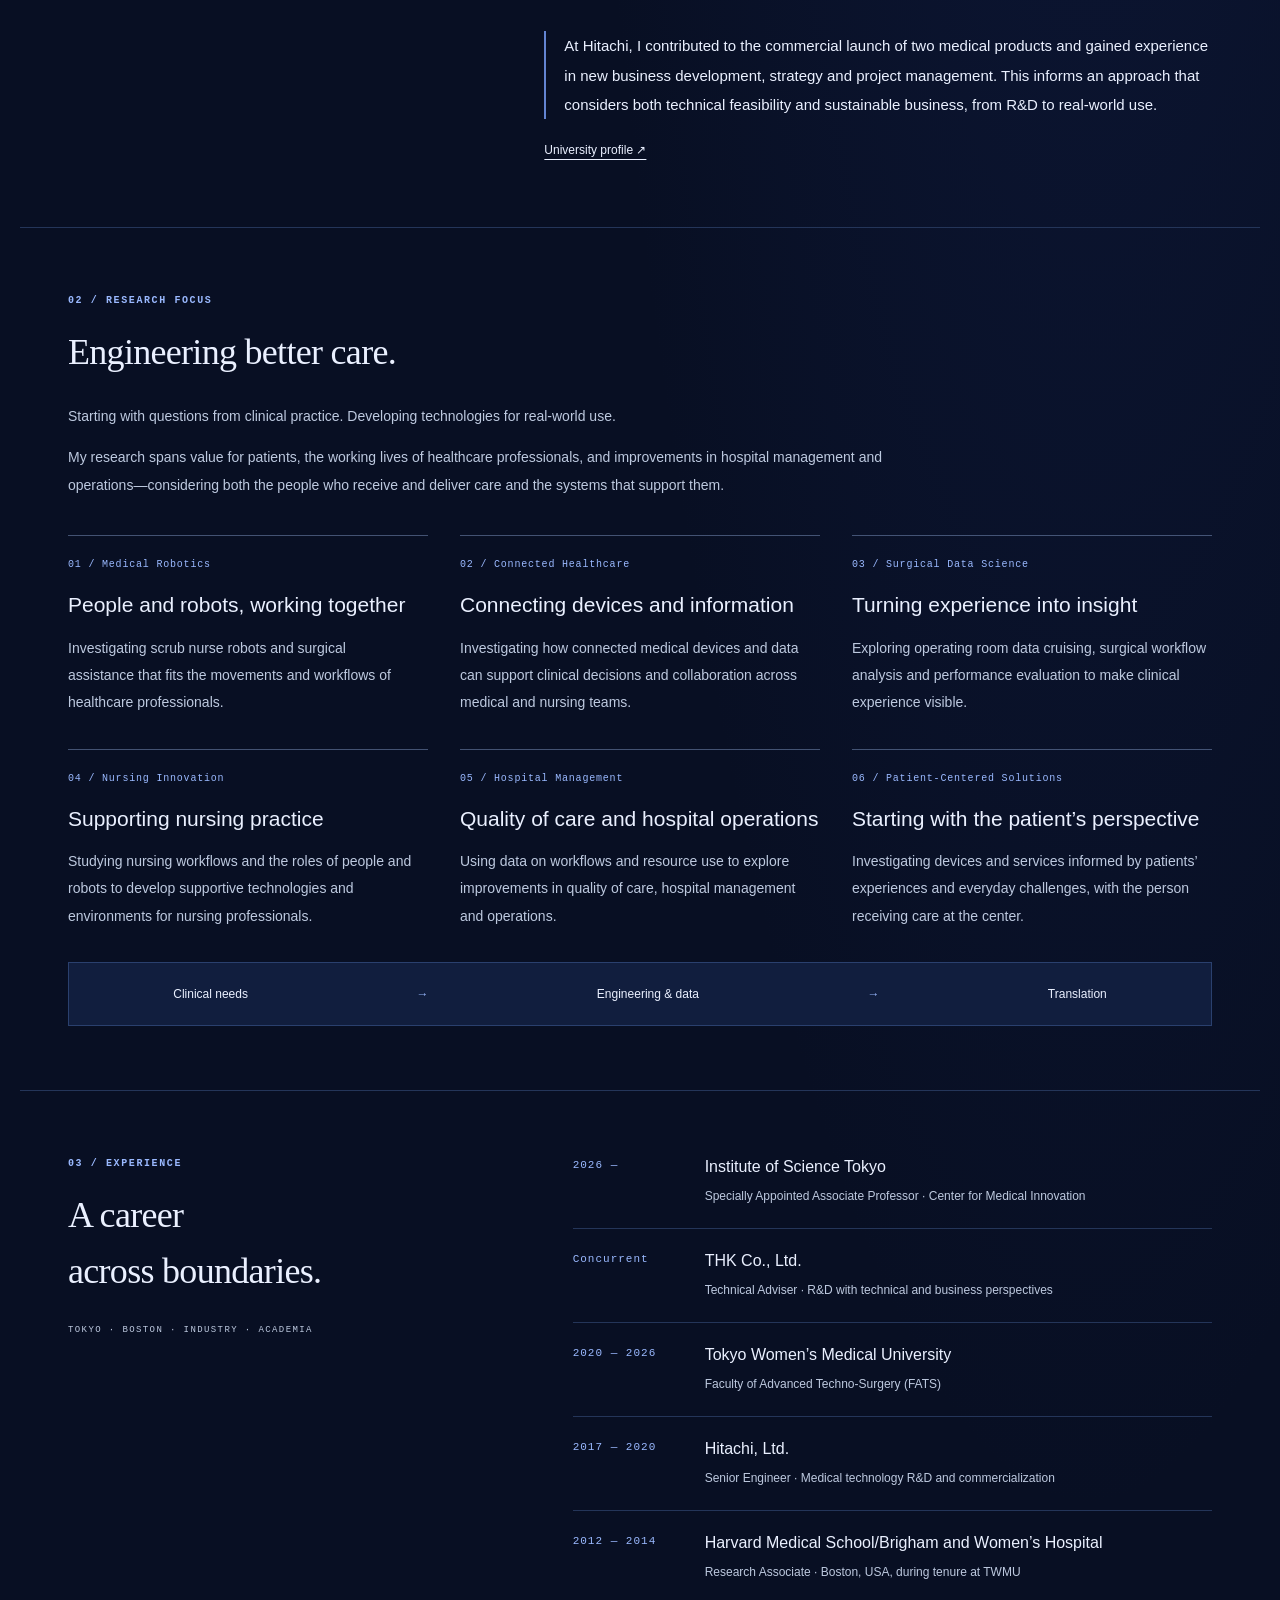
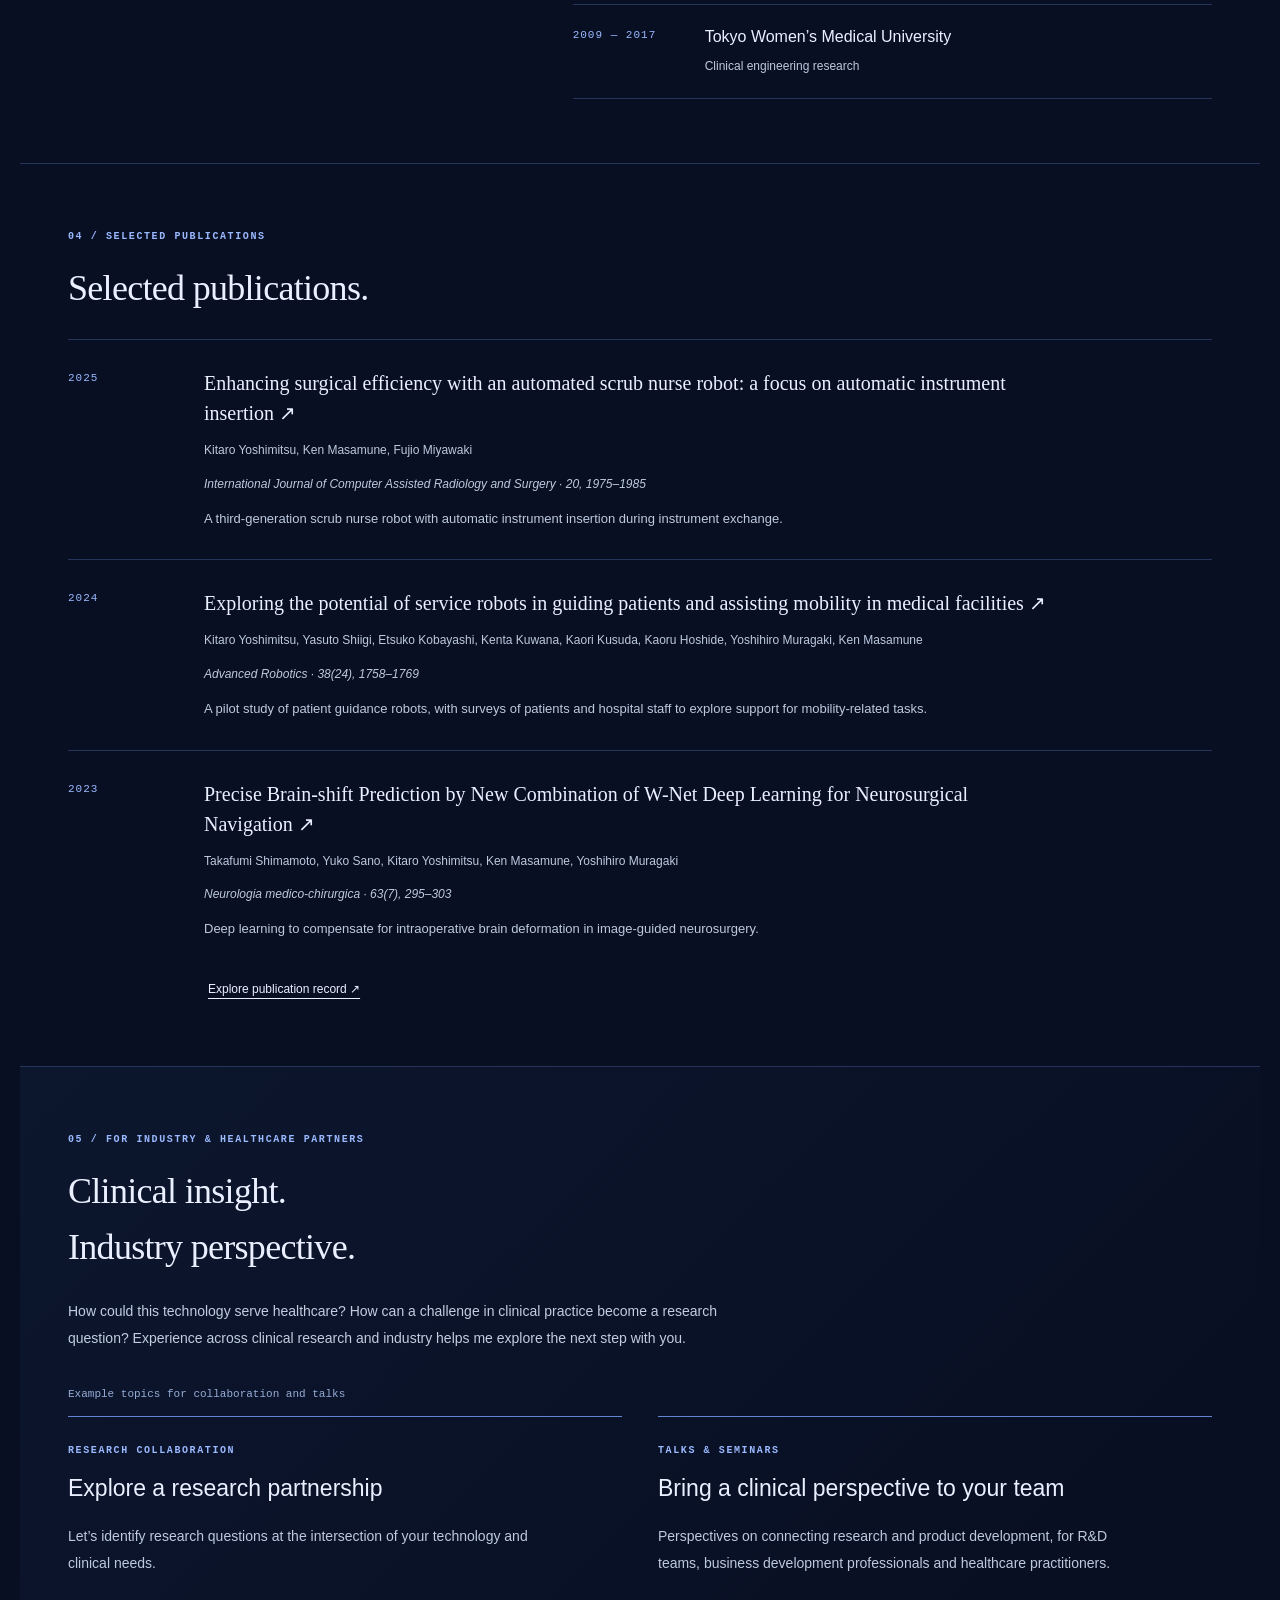
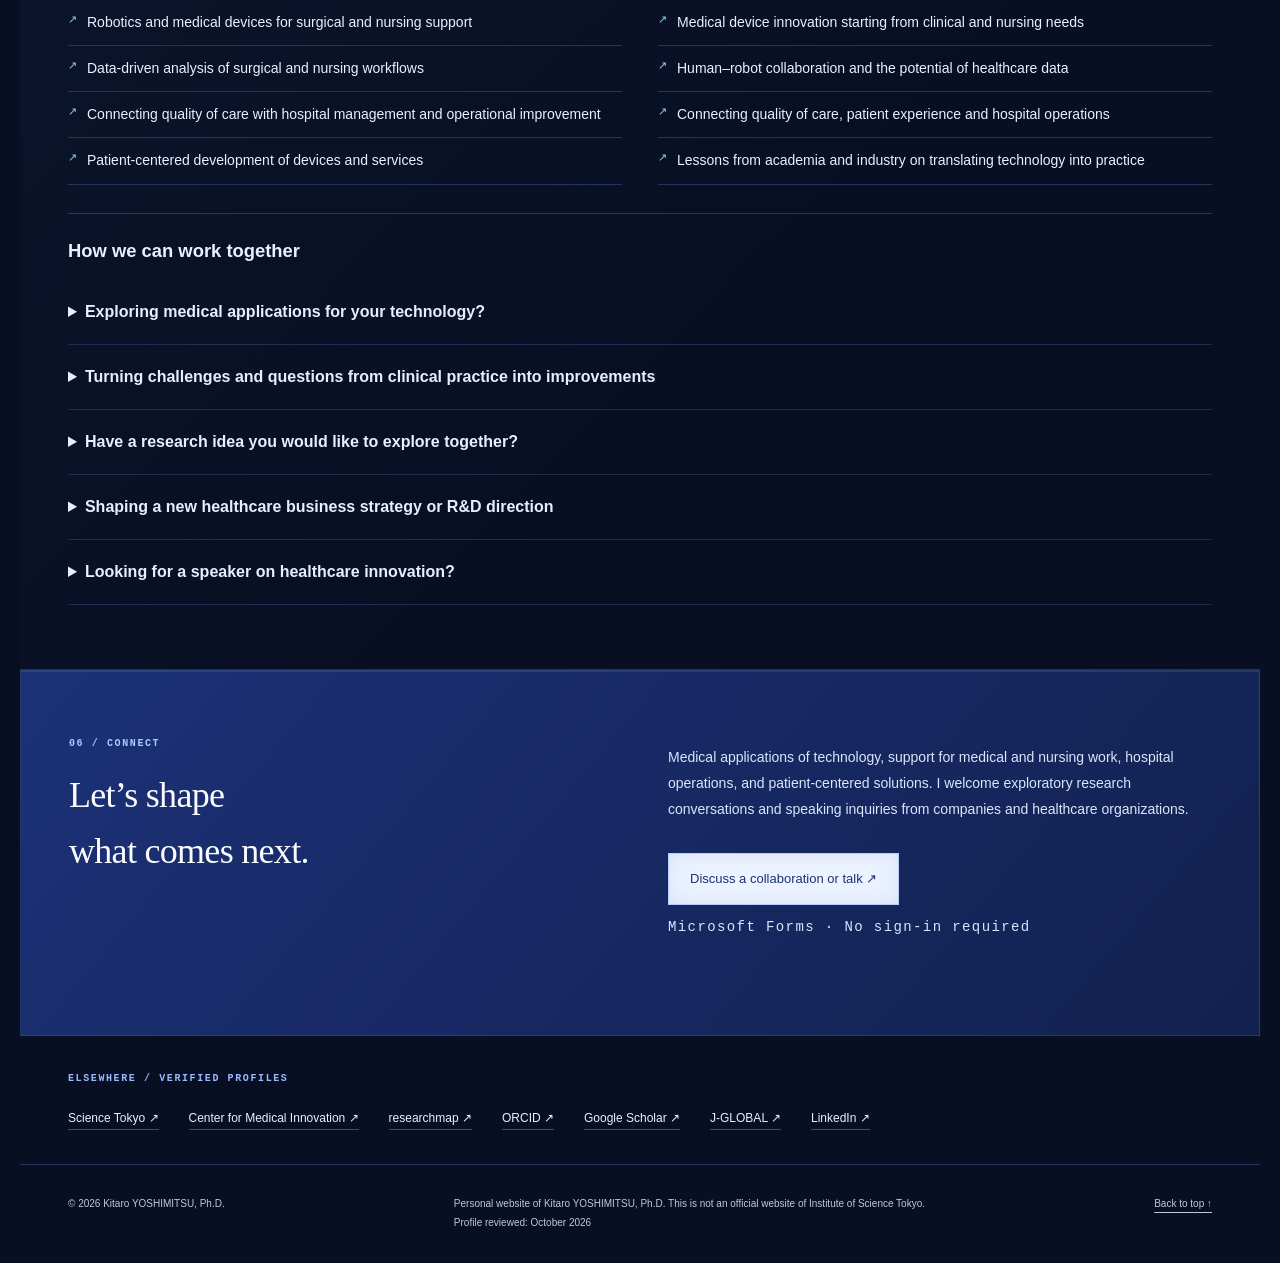
==== commit 0af3066b: "Enable approved circuit experience on the English profile" ====
--- a/en/index.html
+++ b/en/index.html
@@ -1,3 +1,3 @@
 <!DOCTYPE html>
 
-<html lang="en"><head><meta charset="utf-8"/><meta content="width=device-width,initial-scale=1" name="viewport"/><title>Kitaro YOSHIMITSU, Ph.D. | Research &amp; Innovation</title><meta content="Kitaro YOSHIMITSU, Ph.D., a researcher at Institute of Science Tokyo. Connecting people, robotics and data across clinical practice, nursing and hospital management. Research, collaboration and talks." name="description"/><meta content="index,follow,max-image-preview:large" name="robots"/><meta content="#1c3177" name="theme-color"/><meta content="profile" property="og:type"/><meta content="Kitaro YOSHIMITSU, Ph.D. | Research &amp; Innovation" property="og:title"/><meta content="Kitaro YOSHIMITSU, Ph.D., a researcher at Institute of Science Tokyo. Connecting people, robotics and data across clinical practice, nursing and hospital management. Research, collaboration and talks." property="og:description"/><meta content="en_US" property="og:locale"/><meta content="summary_large_image" name="twitter:card"/><link href="../favicon.svg" rel="icon" type="image/svg+xml"/><link href="../style.css?v=28" rel="stylesheet"/><script defer="" src="../motion.js?v=2"></script><script type="application/ld+json">{"@context": "https://schema.org", "@graph": [{"@type": "Person", "@id": "https://kitaro-bit.github.io/#person", "name": "Kitaro YOSHIMITSU", "honorificSuffix": "Ph.D.", "alternateName": "吉光喜太郎", "jobTitle": "Specially Appointed Associate Professor", "affiliation": {"@type": "Organization", "name": "Institute of Science Tokyo", "url": "https://www.isct.ac.jp/"}, "knowsAbout": ["Digital Surgery", "Medical Robotics", "Surgical Data Science", "Nursing Innovation", "Hospital Management", "Patient-Centered Solutions"], "sameAs": ["https://reins.tmd.ac.jp/html/100049686_ja.html", "https://researchmap.jp/kitaro", "https://orcid.org/0000-0002-7323-9958", "https://scholar.google.com/citations?user=akNv9UMAAAAJ", "https://jglobal.jst.go.jp/detail?JGLOBAL_ID=201101007482646540", "https://www.linkedin.com/in/kitaro/"], "url": "https://kitaro-bit.github.io/"}, {"@type": "ProfilePage", "name": "Kitaro YOSHIMITSU, Ph.D. | Research & Innovation", "inLanguage": "en", "mainEntity": {"@id": "https://kitaro-bit.github.io/#person"}, "url": "https://kitaro-bit.github.io/en/"}]}</script><link href="https://kitaro-bit.github.io/en/" rel="canonical"/><link href="https://kitaro-bit.github.io/" hreflang="ja" rel="alternate"/><link href="https://kitaro-bit.github.io/en/" hreflang="en" rel="alternate"/><link href="https://kitaro-bit.github.io/" hreflang="x-default" rel="alternate"/><meta content="https://kitaro-bit.github.io/en/" property="og:url"/><meta content="https://kitaro-bit.github.io/og.png" property="og:image"/><meta content="https://kitaro-bit.github.io/og.png" name="twitter:image"/></head><body><a class="skip" href="#main">Skip to content</a><header class="site-header"><a class="brand" href="../en/">KY<span>Kitaro YOSHIMITSU, Ph.D.</span></a><nav aria-label="Main navigation"><a href="#latest">Updates</a><a href="#research">Research</a><a href="#career">Career</a><a href="#publications">Publications</a><a href="#connect">Connect</a></nav><a class="language" href="../" hreflang="ja" lang="ja">日本語 <span aria-hidden="true">↗</span></a></header><main id="main"><section class="hero"><div><p class="eyebrow">RESEARCH × CLINICAL PRACTICE × INNOVATION</p><div class="hero-heading"><h1>From clinical needs<br/>to real-world impact.</h1><div class="visual-shell"><div aria-label="HUMAN, ROBOTICS and DATA connecting to CLINICAL IMPACT: value for patients, healthcare professionals and hospital management." class="visual orbital-diagram" role="img"><svg viewbox="0 0 480 360"><defs><pattern height="24" id="grid" patternunits="userSpaceOnUse" width="24"><path d="M24 0H0V24" fill="none" stroke="#7297da" stroke-opacity=".16" stroke-width=".6"></path></pattern><radialgradient id="core"><stop stop-color="#365bd0"></stop><stop offset="1" stop-color="#1c3177"></stop></radialgradient></defs><rect fill="url(#grid)" height="360" width="480"></rect><g fill="none"><circle class="orbit-ring" cx="240" cy="180" r="132" stroke="#79c9ff" stroke-dasharray="2 7" stroke-opacity=".5"></circle><ellipse cx="240" cy="180" rx="159" ry="72" stroke="#739cf9" stroke-opacity=".65" transform="rotate(-35 240 180)"></ellipse><ellipse cx="240" cy="180" rx="159" ry="72" stroke="#79c9ff" stroke-opacity=".65" transform="rotate(35 240 180)"></ellipse><circle cx="240" cy="180" r="74" stroke="#739cf9" stroke-opacity=".5"></circle><circle class="core-pulse" cx="240" cy="180" r="57" stroke="#79c9ff" stroke-opacity=".5"></circle></g><circle cx="240" cy="180" fill="url(#core)" r="66" stroke="#8fb6ff" stroke-opacity=".6"></circle><g transform="rotate(-35 240 180)"><circle class="satellite satellite-one" fill="#a6dfff" r="6"></circle></g><g transform="rotate(35 240 180)"><circle class="satellite satellite-two" fill="#92abff" r="6"></circle></g><circle class="satellite satellite-three" fill="#f3f8ff" r="5"></circle><g fill="#b4caff" font-size="11" letter-spacing="2"></g><path d="M12 40V12H40 M440 12H468V40 M468 320V348H440 M40 348H12V320" fill="none" stroke="#79c9ff" stroke-opacity=".7"></path></svg><span aria-hidden="true" class="orbit-person"><svg aria-hidden="true" class="orbit-symbol" fill="none" stroke="currentColor" stroke-linecap="round" stroke-linejoin="round" stroke-width="1.5" viewbox="0 0 24 24"><circle cx="12" cy="6" r="3"></circle><path d="M5 21v-4a7 7 0 0 1 14 0v4M8 21v-5m8 5v-5"></path></svg><b>HUMAN</b></span><span aria-hidden="true" class="orbit-robot"><svg aria-hidden="true" class="orbit-symbol" fill="none" stroke="currentColor" stroke-linecap="round" stroke-linejoin="round" stroke-width="1.5" viewbox="0 0 24 24"><rect height="14" rx="3" width="16" x="4" y="7"></rect><path d="M12 7V3M9 16h6M1 12v5m22-5v5"></path><circle cx="8" cy="12" r="1"></circle><circle cx="16" cy="12" r="1"></circle></svg><b>ROBOTICS</b></span><span aria-hidden="true" class="orbit-data"><svg aria-hidden="true" class="orbit-symbol" fill="none" stroke="currentColor" stroke-linecap="round" stroke-linejoin="round" stroke-width="1.5" viewbox="0 0 24 24"><ellipse cx="12" cy="5" rx="8" ry="3"></ellipse><path d="M4 5v14c0 4 16 4 16 0V5M4 12c0 4 16 4 16 0"></path></svg><b>DATA</b></span><span aria-hidden="true" class="orbit-core-label"><span>CLINICAL</span><span>IMPACT</span></span></div><button aria-pressed="false" class="motion-toggle" type="button">Pause animation Ⅱ</button></div></div><p class="hero-intro">Connecting people, robotics and data to create new value, starting from medical and nursing practice.</p><div class="identity"><h2>Kitaro YOSHIMITSU, Ph.D.<span>吉光 喜太郎<small class="degrees"><b>博士（工学）</b><i aria-hidden="true">・</i><b>博士（医学）</b></small></span></h2><p>Specially Appointed Associate Professor<br/>Medical Design Office · Center for Medical Innovation<br/>Institute of Science Tokyo<br/>Concurrent affiliation: Institute of Biomedical Engineering (BME)</p></div><a class="button" href="#research">Explore research ↘</a><a class="text-link" href="#partnerships">Collaboration &amp; talks</a></div><aside aria-label="Portrait and research perspective" class="hero-aside"><div class="aside-profile"><img alt="Kitaro YOSHIMITSU, Ph.D." height="1254" loading="eager" src="../portrait-edited-v1.png" width="1254"/><div><h3>Connecting clinical practice, engineering and society.</h3><p class="portrait-scope">From medical robotics and data applications to support for patients and healthcare professionals, and improvements in hospital management and operations.</p></div></div></aside></section><div class="fields"><span>Medical Robotics</span><span>Healthcare Data</span><span>Patient-Centered Innovation</span></div><section class="latest-news section" id="latest"><div class="latest-heading"><div><p class="eyebrow">LATEST / RESEARCH &amp; ACTIVITIES</p><h2>Recent research &amp; activities</h2></div><p class="latest-caption">New findings. New research directions.</p></div><div class="news-grid"><article class="news-card news-grant"><div class="news-meta"><span class="news-type">RESEARCH FUNDING</span><time datetime="2026-10-27">27 Oct 2026</time></div><p class="news-category">JST FOREST · Selected in 2026</p><h3>Medical technologies that understand context and keep learning.</h3><p class="news-bibliography">Project title (Japanese): <span class="official-project-title" lang="ja">空間文脈知能を有する自己鍛錬型医療メカトロ創出</span></p><p class="news-description">Exploring medical mechatronics that interpret the context of care and continue to learn from experience, connecting questions from clinical practice with engineering research.</p><div class="news-footer"><a class="news-link" href="https://www.jst.go.jp/pr/info/info1882/index.html">JST announcement (Japanese) ↗</a><a class="news-link" href="https://www.jst.go.jp/souhatsu/document/res2026.pdf#page=9">Selected projects (Japanese) ↗</a></div></article><article class="news-card news-paper"><div class="news-meta"><span class="news-type">PUBLICATION</span><time datetime="2026-10-15">15 Oct 2026</time></div><p class="news-category">Latest publication · Corresponding author</p><h3>Floor-embedded wireless power for medical equipment.</h3><p class="news-bibliography"><a href="https://doi.org/10.3390/ijmd1020008">Prototyping and Feasibility Evaluation of a Floor-Embedded Wireless Power Transfer System up to 1.5 kW for Operating Theaters ↗</a><span>International Journal of Medical Devices · 2026, 1(2), 8</span></p><p class="news-description">Prototyping and feasibility evaluation of a floor-embedded wireless power transfer system up to 1.5 kW for operating theaters—a foundation for exploring equipment layout and movement in clinical spaces.</p><div class="news-footer"><span>Akira Tanaka et al. / Kitaro Yoshimitsu: corresponding author</span><a class="news-link" href="https://doi.org/10.3390/ijmd1020008">Read the paper ↗</a></div></article></div></section><section class="about section" id="profile"><div><p class="eyebrow">01 / PROFILE</p><h2>Across disciplines.<br/>Closer to practice.</h2></div><div class="prose"><p>My career spans Tokyo Women’s Medical University, Harvard Medical School/Brigham and Women’s Hospital in Boston, and Hitachi, Ltd., leading to my current role at Institute of Science Tokyo. I bring clinical engineering research and industry experience together to advance medical technologies through collaboration, spanning surgical assistance, nursing, hospital operations and patient-centered solutions.</p><p>At Hitachi, I contributed to the commercial launch of two medical products and gained experience in new business development, strategy and project management. This informs an approach that considers both technical feasibility and sustainable business, from R&amp;D to real-world use.</p><a class="text-link" href="https://reins.tmd.ac.jp/html/100049686_ja.html">University profile ↗</a></div></section><section class="research section" id="research"><p class="eyebrow">02 / RESEARCH FOCUS</p><h2>Engineering better care.</h2><p class="section-intro">Starting with questions from clinical practice. Developing technologies for real-world use.</p><p class="research-scope">My research spans value for patients, the working lives of healthcare professionals, and improvements in hospital management and operations—considering both the people who receive and deliver care and the systems that support them.</p><div class="themes"><article class="theme"><span class="index">01 / Medical Robotics</span><h3>People and robots, working together</h3><p>Investigating scrub nurse robots and surgical assistance that fits the movements and workflows of healthcare professionals.</p><span aria-hidden="true" class="theme-line"></span></article><article class="theme"><span class="index">02 / Connected Healthcare</span><h3>Connecting devices and information</h3><p>Investigating how connected medical devices and data can support clinical decisions and collaboration across medical and nursing teams.</p><span aria-hidden="true" class="theme-line"></span></article><article class="theme"><span class="index">03 / Surgical Data Science</span><h3>Turning experience into insight</h3><p>Exploring operating room data cruising, surgical workflow analysis and performance evaluation to make clinical experience visible.</p><span aria-hidden="true" class="theme-line"></span></article><article class="theme"><span class="index">04 / Nursing Innovation</span><h3>Supporting nursing practice</h3><p>Studying nursing workflows and the roles of people and robots to develop supportive technologies and environments for nursing professionals.</p><span aria-hidden="true" class="theme-line"></span></article><article class="theme"><span class="index">05 / Hospital Management</span><h3>Quality of care and hospital operations</h3><p>Using data on workflows and resource use to explore improvements in quality of care, hospital management and operations.</p><span aria-hidden="true" class="theme-line"></span></article><article class="theme"><span class="index">06 / Patient-Centered Solutions</span><h3>Starting with the patient’s perspective</h3><p>Investigating devices and services informed by patients’ experiences and everyday challenges, with the person receiving care at the center.</p><span aria-hidden="true" class="theme-line"></span></article></div><div class="process"><strong>Clinical needs</strong><span aria-hidden="true">→</span><strong>Engineering &amp; data</strong><span aria-hidden="true">→</span><strong>Translation</strong></div></section><section class="career section" id="career"><div><p class="eyebrow">03 / EXPERIENCE</p><h2>A career across boundaries.</h2><p class="small">TOKYO · BOSTON · INDUSTRY · ACADEMIA</p></div><ol class="timeline"><li><span class="date">2026 —</span><div><h3>Institute of Science Tokyo</h3><p>Specially Appointed Associate Professor · Center for Medical Innovation</p></div></li><li><span class="date">Concurrent</span><div><h3>THK Co., Ltd.</h3><p>Technical Adviser · R&amp;D with technical and business perspectives</p></div></li><li><span class="date">2020 — 2026</span><div><h3>Tokyo Women’s Medical University</h3><p>Faculty of Advanced Techno-Surgery (FATS)</p></div></li><li><span class="date">2017 — 2020</span><div><h3>Hitachi, Ltd.</h3><p>Senior Engineer · Medical technology R&amp;D and commercialization</p></div></li><li><span class="date">2012 — 2014</span><div><h3>Harvard Medical School/Brigham and Women’s Hospital</h3><p>Research Associate · Boston, USA, during tenure at TWMU</p></div></li><li><span class="date">2009 — 2017</span><div><h3>Tokyo Women’s Medical University</h3><p>Clinical engineering research</p></div></li></ol></section><section class="publications section" id="publications"><p class="eyebrow">04 / SELECTED PUBLICATIONS</p><h2>Selected publications.</h2><div><article class="paper"><span class="date">2025</span><div><h3><a href="https://doi.org/10.1007/s11548-025-03433-x">Enhancing surgical efficiency with an automated scrub nurse robot: a focus on automatic instrument insertion <span aria-hidden="true">↗</span></a></h3><p class="authors">Kitaro Yoshimitsu, Ken Masamune, Fujio Miyawaki</p><p class="journal">International Journal of Computer Assisted Radiology and Surgery · 20, 1975–1985</p><p>A third-generation scrub nurse robot with automatic instrument insertion during instrument exchange.</p></div></article><article class="paper"><span class="date">2024</span><div><h3><a href="https://doi.org/10.1080/01691864.2024.2438653">Exploring the potential of service robots in guiding patients and assisting mobility in medical facilities <span aria-hidden="true">↗</span></a></h3><p class="authors">Kitaro Yoshimitsu, Yasuto Shiigi, Etsuko Kobayashi, Kenta Kuwana, Kaori Kusuda, Kaoru Hoshide, Yoshihiro Muragaki, Ken Masamune</p><p class="journal">Advanced Robotics · 38(24), 1758–1769</p><p>A pilot study of patient guidance robots, with surveys of patients and hospital staff to explore support for mobility-related tasks.</p></div></article><article class="paper"><span class="date">2023</span><div><h3><a href="https://doi.org/10.2176/jns-nmc.2022-0350">Precise Brain-shift Prediction by New Combination of W-Net Deep Learning for Neurosurgical Navigation <span aria-hidden="true">↗</span></a></h3><p class="authors">Takafumi Shimamoto, Yuko Sano, Kitaro Yoshimitsu, Ken Masamune, Yoshihiro Muragaki</p><p class="journal">Neurologia medico-chirurgica · 63(7), 295–303</p><p>Deep learning to compensate for intraoperative brain deformation in image-guided neurosurgery.</p></div></article></div><a class="text-link" href="https://researchmap.jp/kitaro/published_papers">Explore publication record ↗</a></section><section class="partnerships section" id="partnerships"><p class="eyebrow">05 / FOR INDUSTRY &amp; HEALTHCARE PARTNERS</p><h2>Clinical insight.<br/>Industry perspective.</h2><p class="partner-intro">How could this technology serve healthcare? How can a challenge in clinical practice become a research question? Experience across clinical research and industry helps me explore the next step with you.</p><p class="topic-label">Example topics for collaboration and talks</p><div class="partner-columns"><article class="partner-column"><p class="eyebrow">RESEARCH COLLABORATION</p><h3>Explore a research partnership</h3><p>Let’s identify research questions at the intersection of your technology and clinical needs.</p><ul><li>Robotics and medical devices for surgical and nursing support</li><li>Data-driven analysis of surgical and nursing workflows</li><li>Connecting quality of care with hospital management and operational improvement</li><li>Patient-centered development of devices and services</li></ul></article><article class="partner-column"><p class="eyebrow">TALKS &amp; SEMINARS</p><h3>Bring a clinical perspective to your team</h3><p>Perspectives on connecting research and product development, for R&amp;D teams, business development professionals and healthcare practitioners.</p><ul><li>Medical device innovation starting from clinical and nursing needs</li><li>Human–robot collaboration and the potential of healthcare data</li><li>Connecting quality of care, patient experience and hospital operations</li><li>Lessons from academia and industry on translating technology into practice</li></ul></article></div><div class="consultations"><h3>How we can work together</h3><details><summary>Exploring medical applications for your technology?</summary><p>We can examine the fit between technical capabilities and clinical needs, frame joint research questions and identify issues to consider on the path to commercialization.</p></details><details><summary>Turning challenges and questions from clinical practice into improvements</summary><p>Everyday medical, nursing and hospital work can raise questions: “This is difficult” or “We have always done it this way, but could it be better?” We can start by understanding the problem and explore how technology or changes to the way work is organized might help.</p></details><details><summary>Have a research idea you would like to explore together?</summary><p>We can bring together research ideas and observations from practice to frame questions and approaches. Conversations about joint research are welcome before a detailed plan has taken shape.</p></details><details><summary>Shaping a new healthcare business strategy or R&amp;D direction</summary><p>We can examine clinical challenges, your technology and strengths, and value for patients, healthcare professionals and institutions to explore new business strategy and research priorities with a path toward real-world use.</p></details><details><summary>Looking for a speaker on healthcare innovation?</summary><p>Talks and seminars can explore medical device innovation, medical robotics and development driven by clinical needs, with topics shaped around your audience and purpose.</p></details></div></section><section class="contact section" id="connect"><div><p class="eyebrow">06 / CONNECT</p><h2>Let’s shape<br/>what comes next.</h2></div><div><p>Medical applications of technology, support for medical and nursing work, hospital operations, and patient-centered solutions. I welcome exploratory research conversations and speaking inquiries from companies and healthcare organizations.</p><a class="button light" href="https://forms.cloud.microsoft/r/wiZXnQCnqT">Discuss a collaboration or talk ↗</a><p class="small">Microsoft Forms · No sign-in required</p></div></section><section class="profiles"><p class="eyebrow">ELSEWHERE / VERIFIED PROFILES</p><div><a href="https://reins.tmd.ac.jp/html/100049686_ja.html">Science Tokyo <span aria-hidden="true">↗</span></a><a href="https://tmdu-oi.jp/ourvision/member/">Center for Medical Innovation <span aria-hidden="true">↗</span></a><a href="https://researchmap.jp/kitaro">researchmap <span aria-hidden="true">↗</span></a><a href="https://orcid.org/0000-0002-7323-9958">ORCID <span aria-hidden="true">↗</span></a><a href="https://scholar.google.com/citations?user=akNv9UMAAAAJ">Google Scholar <span aria-hidden="true">↗</span></a><a href="https://jglobal.jst.go.jp/detail?JGLOBAL_ID=201101007482646540">J-GLOBAL <span aria-hidden="true">↗</span></a><a href="https://www.linkedin.com/in/kitaro/">LinkedIn <span aria-hidden="true">↗</span></a></div></section></main><footer><p>© 2026 Kitaro YOSHIMITSU, Ph.D.</p><p>Personal website of Kitaro YOSHIMITSU, Ph.D. This is not an official website of Institute of Science Tokyo.<br/>Profile reviewed: October 2026</p><a href="#main">Back to top ↑</a></footer></body></html>+<html lang="en"><head><meta charset="utf-8"/><meta content="width=device-width,initial-scale=1" name="viewport"/><title>Kitaro YOSHIMITSU, Ph.D. | Research &amp; Innovation</title><meta content="Kitaro YOSHIMITSU, Ph.D., a researcher at Institute of Science Tokyo. Connecting people, robotics and data across clinical practice, nursing and hospital management. Research, collaboration and talks." name="description"/><meta content="index,follow,max-image-preview:large" name="robots"/><meta content="#1c3177" name="theme-color"/><meta content="profile" property="og:type"/><meta content="Kitaro YOSHIMITSU, Ph.D. | Research &amp; Innovation" property="og:title"/><meta content="Kitaro YOSHIMITSU, Ph.D., a researcher at Institute of Science Tokyo. Connecting people, robotics and data across clinical practice, nursing and hospital management. Research, collaboration and talks." property="og:description"/><meta content="en_US" property="og:locale"/><meta content="summary_large_image" name="twitter:card"/><link href="../favicon.svg" rel="icon" type="image/svg+xml"/><link href="../style.css?v=28" rel="stylesheet"/><script defer="" src="../motion.js?v=2"></script><script type="application/ld+json">{"@context": "https://schema.org", "@graph": [{"@type": "Person", "@id": "https://kitaro-bit.github.io/#person", "name": "Kitaro YOSHIMITSU", "honorificSuffix": "Ph.D.", "alternateName": "吉光喜太郎", "jobTitle": "Specially Appointed Associate Professor", "affiliation": {"@type": "Organization", "name": "Institute of Science Tokyo", "url": "https://www.isct.ac.jp/"}, "knowsAbout": ["Digital Surgery", "Medical Robotics", "Surgical Data Science", "Nursing Innovation", "Hospital Management", "Patient-Centered Solutions"], "sameAs": ["https://reins.tmd.ac.jp/html/100049686_ja.html", "https://researchmap.jp/kitaro", "https://orcid.org/0000-0002-7323-9958", "https://scholar.google.com/citations?user=akNv9UMAAAAJ", "https://jglobal.jst.go.jp/detail?JGLOBAL_ID=201101007482646540", "https://www.linkedin.com/in/kitaro/"], "url": "https://kitaro-bit.github.io/"}, {"@type": "ProfilePage", "name": "Kitaro YOSHIMITSU, Ph.D. | Research & Innovation", "inLanguage": "en", "mainEntity": {"@id": "https://kitaro-bit.github.io/#person"}, "url": "https://kitaro-bit.github.io/en/"}]}</script><link href="https://kitaro-bit.github.io/en/" rel="canonical"/><link href="https://kitaro-bit.github.io/" hreflang="ja" rel="alternate"/><link href="https://kitaro-bit.github.io/en/" hreflang="en" rel="alternate"/><link href="https://kitaro-bit.github.io/" hreflang="x-default" rel="alternate"/><meta content="https://kitaro-bit.github.io/en/" property="og:url"/><meta content="https://kitaro-bit.github.io/og.png" property="og:image"/><meta content="https://kitaro-bit.github.io/og.png" name="twitter:image"/><link rel="stylesheet" href="../circuit.css?v=7"><script defer src="../circuit.js?v=6"></script></head><body><a class="skip" href="#main">Skip to content</a><header class="site-header"><a class="brand" href="../en/">KY<span>Kitaro YOSHIMITSU, Ph.D.</span></a><nav aria-label="Main navigation"><a href="#latest">Updates</a><a href="#research">Research</a><a href="#career">Career</a><a href="#publications">Publications</a><a href="#connect">Connect</a></nav><a class="language" href="../" hreflang="ja" lang="ja">日本語 <span aria-hidden="true">↗</span></a></header><main id="main"><section class="hero"><div><p class="eyebrow">RESEARCH × CLINICAL PRACTICE × INNOVATION</p><div class="hero-heading"><h1>From clinical needs<br/>to real-world impact.</h1><div class="visual-shell"><div aria-label="HUMAN, ROBOTICS and DATA connecting to CLINICAL IMPACT: value for patients, healthcare professionals and hospital management." class="visual orbital-diagram" role="img"><svg viewbox="0 0 480 360"><defs><pattern height="24" id="grid" patternunits="userSpaceOnUse" width="24"><path d="M24 0H0V24" fill="none" stroke="#7297da" stroke-opacity=".16" stroke-width=".6"></path></pattern><radialgradient id="core"><stop stop-color="#365bd0"></stop><stop offset="1" stop-color="#1c3177"></stop></radialgradient></defs><rect fill="url(#grid)" height="360" width="480"></rect><g fill="none"><circle class="orbit-ring" cx="240" cy="180" r="132" stroke="#79c9ff" stroke-dasharray="2 7" stroke-opacity=".5"></circle><ellipse cx="240" cy="180" rx="159" ry="72" stroke="#739cf9" stroke-opacity=".65" transform="rotate(-35 240 180)"></ellipse><ellipse cx="240" cy="180" rx="159" ry="72" stroke="#79c9ff" stroke-opacity=".65" transform="rotate(35 240 180)"></ellipse><circle cx="240" cy="180" r="74" stroke="#739cf9" stroke-opacity=".5"></circle><circle class="core-pulse" cx="240" cy="180" r="57" stroke="#79c9ff" stroke-opacity=".5"></circle></g><circle cx="240" cy="180" fill="url(#core)" r="66" stroke="#8fb6ff" stroke-opacity=".6"></circle><g transform="rotate(-35 240 180)"><circle class="satellite satellite-one" fill="#a6dfff" r="6"></circle></g><g transform="rotate(35 240 180)"><circle class="satellite satellite-two" fill="#92abff" r="6"></circle></g><circle class="satellite satellite-three" fill="#f3f8ff" r="5"></circle><g fill="#b4caff" font-size="11" letter-spacing="2"></g><path d="M12 40V12H40 M440 12H468V40 M468 320V348H440 M40 348H12V320" fill="none" stroke="#79c9ff" stroke-opacity=".7"></path></svg><span aria-hidden="true" class="orbit-person"><svg aria-hidden="true" class="orbit-symbol" fill="none" stroke="currentColor" stroke-linecap="round" stroke-linejoin="round" stroke-width="1.5" viewbox="0 0 24 24"><circle cx="12" cy="6" r="3"></circle><path d="M5 21v-4a7 7 0 0 1 14 0v4M8 21v-5m8 5v-5"></path></svg><b>HUMAN</b></span><span aria-hidden="true" class="orbit-robot"><svg aria-hidden="true" class="orbit-symbol" fill="none" stroke="currentColor" stroke-linecap="round" stroke-linejoin="round" stroke-width="1.5" viewbox="0 0 24 24"><rect height="14" rx="3" width="16" x="4" y="7"></rect><path d="M12 7V3M9 16h6M1 12v5m22-5v5"></path><circle cx="8" cy="12" r="1"></circle><circle cx="16" cy="12" r="1"></circle></svg><b>ROBOTICS</b></span><span aria-hidden="true" class="orbit-data"><svg aria-hidden="true" class="orbit-symbol" fill="none" stroke="currentColor" stroke-linecap="round" stroke-linejoin="round" stroke-width="1.5" viewbox="0 0 24 24"><ellipse cx="12" cy="5" rx="8" ry="3"></ellipse><path d="M4 5v14c0 4 16 4 16 0V5M4 12c0 4 16 4 16 0"></path></svg><b>DATA</b></span><span aria-hidden="true" class="orbit-core-label"><span>CLINICAL</span><span>IMPACT</span></span></div><button aria-pressed="false" class="motion-toggle" type="button">Pause animation Ⅱ</button></div></div><p class="hero-intro">Connecting people, robotics and data to create new value, starting from medical and nursing practice.</p><div class="identity"><h2>Kitaro YOSHIMITSU, Ph.D.<span>吉光 喜太郎<small class="degrees"><b>博士（工学）</b><i aria-hidden="true">・</i><b>博士（医学）</b></small></span></h2><p>Specially Appointed Associate Professor<br/>Medical Design Office · Center for Medical Innovation<br/>Institute of Science Tokyo<br/>Concurrent affiliation: Institute of Biomedical Engineering (BME)</p></div><a class="button" href="#research">Explore research ↘</a><a class="text-link" href="#partnerships">Collaboration &amp; talks</a></div><aside aria-label="Portrait and research perspective" class="hero-aside"><div class="aside-profile"><img alt="Kitaro YOSHIMITSU, Ph.D." height="1254" loading="eager" src="../portrait-edited-v1.png" width="1254"/><div><h3>Connecting clinical practice, engineering and society.</h3><p class="portrait-scope">From medical robotics and data applications to support for patients and healthcare professionals, and improvements in hospital management and operations.</p></div></div></aside></section><div class="fields"><span>Medical Robotics</span><span>Healthcare Data</span><span>Patient-Centered Innovation</span></div><section class="latest-news section" id="latest"><div class="latest-heading"><div><p class="eyebrow">LATEST / RESEARCH &amp; ACTIVITIES</p><h2>Recent research &amp; activities</h2></div><p class="latest-caption">New findings. New research directions.</p></div><div class="news-grid"><article class="news-card news-grant"><div class="news-meta"><span class="news-type">RESEARCH FUNDING</span><time datetime="2026-10-27">27 Oct 2026</time></div><p class="news-category">JST FOREST · Selected in 2026</p><h3>Medical technologies that understand context and keep learning.</h3><p class="news-bibliography">Project title (Japanese): <span class="official-project-title" lang="ja">空間文脈知能を有する自己鍛錬型医療メカトロ創出</span></p><p class="news-description">Exploring medical mechatronics that interpret the context of care and continue to learn from experience, connecting questions from clinical practice with engineering research.</p><div class="news-footer"><a class="news-link" href="https://www.jst.go.jp/pr/info/info1882/index.html">JST announcement (Japanese) ↗</a><a class="news-link" href="https://www.jst.go.jp/souhatsu/document/res2026.pdf#page=9">Selected projects (Japanese) ↗</a></div></article><article class="news-card news-paper"><div class="news-meta"><span class="news-type">PUBLICATION</span><time datetime="2026-10-15">15 Oct 2026</time></div><p class="news-category">Latest publication · Corresponding author</p><h3>Floor-embedded wireless power for medical equipment.</h3><p class="news-bibliography"><a href="https://doi.org/10.3390/ijmd1020008">Prototyping and Feasibility Evaluation of a Floor-Embedded Wireless Power Transfer System up to 1.5 kW for Operating Theaters ↗</a><span>International Journal of Medical Devices · 2026, 1(2), 8</span></p><p class="news-description">Prototyping and feasibility evaluation of a floor-embedded wireless power transfer system up to 1.5 kW for operating theaters—a foundation for exploring equipment layout and movement in clinical spaces.</p><div class="news-footer"><span>Akira Tanaka et al. / Kitaro Yoshimitsu: corresponding author</span><a class="news-link" href="https://doi.org/10.3390/ijmd1020008">Read the paper ↗</a></div></article></div></section><section class="about section" id="profile"><div><p class="eyebrow">01 / PROFILE</p><h2>Across disciplines.<br/>Closer to practice.</h2></div><div class="prose"><p>My career spans Tokyo Women’s Medical University, Harvard Medical School/Brigham and Women’s Hospital in Boston, and Hitachi, Ltd., leading to my current role at Institute of Science Tokyo. I bring clinical engineering research and industry experience together to advance medical technologies through collaboration, spanning surgical assistance, nursing, hospital operations and patient-centered solutions.</p><p>At Hitachi, I contributed to the commercial launch of two medical products and gained experience in new business development, strategy and project management. This informs an approach that considers both technical feasibility and sustainable business, from R&amp;D to real-world use.</p><a class="text-link" href="https://reins.tmd.ac.jp/html/100049686_ja.html">University profile ↗</a></div></section><section class="research section" id="research"><p class="eyebrow">02 / RESEARCH FOCUS</p><h2>Engineering better care.</h2><p class="section-intro">Starting with questions from clinical practice. Developing technologies for real-world use.</p><p class="research-scope">My research spans value for patients, the working lives of healthcare professionals, and improvements in hospital management and operations—considering both the people who receive and deliver care and the systems that support them.</p><div class="themes"><article class="theme"><span class="index">01 / Medical Robotics</span><h3>People and robots, working together</h3><p>Investigating scrub nurse robots and surgical assistance that fits the movements and workflows of healthcare professionals.</p><span aria-hidden="true" class="theme-line"></span></article><article class="theme"><span class="index">02 / Connected Healthcare</span><h3>Connecting devices and information</h3><p>Investigating how connected medical devices and data can support clinical decisions and collaboration across medical and nursing teams.</p><span aria-hidden="true" class="theme-line"></span></article><article class="theme"><span class="index">03 / Surgical Data Science</span><h3>Turning experience into insight</h3><p>Exploring operating room data cruising, surgical workflow analysis and performance evaluation to make clinical experience visible.</p><span aria-hidden="true" class="theme-line"></span></article><article class="theme"><span class="index">04 / Nursing Innovation</span><h3>Supporting nursing practice</h3><p>Studying nursing workflows and the roles of people and robots to develop supportive technologies and environments for nursing professionals.</p><span aria-hidden="true" class="theme-line"></span></article><article class="theme"><span class="index">05 / Hospital Management</span><h3>Quality of care and hospital operations</h3><p>Using data on workflows and resource use to explore improvements in quality of care, hospital management and operations.</p><span aria-hidden="true" class="theme-line"></span></article><article class="theme"><span class="index">06 / Patient-Centered Solutions</span><h3>Starting with the patient’s perspective</h3><p>Investigating devices and services informed by patients’ experiences and everyday challenges, with the person receiving care at the center.</p><span aria-hidden="true" class="theme-line"></span></article></div><div class="process"><strong>Clinical needs</strong><span aria-hidden="true">→</span><strong>Engineering &amp; data</strong><span aria-hidden="true">→</span><strong>Translation</strong></div></section><section class="career section" id="career"><div><p class="eyebrow">03 / EXPERIENCE</p><h2>A career across boundaries.</h2><p class="small">TOKYO · BOSTON · INDUSTRY · ACADEMIA</p></div><ol class="timeline"><li><span class="date">2026 —</span><div><h3>Institute of Science Tokyo</h3><p>Specially Appointed Associate Professor · Center for Medical Innovation</p></div></li><li><span class="date">Concurrent</span><div><h3>THK Co., Ltd.</h3><p>Technical Adviser · R&amp;D with technical and business perspectives</p></div></li><li><span class="date">2020 — 2026</span><div><h3>Tokyo Women’s Medical University</h3><p>Faculty of Advanced Techno-Surgery (FATS)</p></div></li><li><span class="date">2017 — 2020</span><div><h3>Hitachi, Ltd.</h3><p>Senior Engineer · Medical technology R&amp;D and commercialization</p></div></li><li><span class="date">2012 — 2014</span><div><h3>Harvard Medical School/Brigham and Women’s Hospital</h3><p>Research Associate · Boston, USA, during tenure at TWMU</p></div></li><li><span class="date">2009 — 2017</span><div><h3>Tokyo Women’s Medical University</h3><p>Clinical engineering research</p></div></li></ol></section><section class="publications section" id="publications"><p class="eyebrow">04 / SELECTED PUBLICATIONS</p><h2>Selected publications.</h2><div><article class="paper"><span class="date">2025</span><div><h3><a href="https://doi.org/10.1007/s11548-025-03433-x">Enhancing surgical efficiency with an automated scrub nurse robot: a focus on automatic instrument insertion <span aria-hidden="true">↗</span></a></h3><p class="authors">Kitaro Yoshimitsu, Ken Masamune, Fujio Miyawaki</p><p class="journal">International Journal of Computer Assisted Radiology and Surgery · 20, 1975–1985</p><p>A third-generation scrub nurse robot with automatic instrument insertion during instrument exchange.</p></div></article><article class="paper"><span class="date">2024</span><div><h3><a href="https://doi.org/10.1080/01691864.2024.2438653">Exploring the potential of service robots in guiding patients and assisting mobility in medical facilities <span aria-hidden="true">↗</span></a></h3><p class="authors">Kitaro Yoshimitsu, Yasuto Shiigi, Etsuko Kobayashi, Kenta Kuwana, Kaori Kusuda, Kaoru Hoshide, Yoshihiro Muragaki, Ken Masamune</p><p class="journal">Advanced Robotics · 38(24), 1758–1769</p><p>A pilot study of patient guidance robots, with surveys of patients and hospital staff to explore support for mobility-related tasks.</p></div></article><article class="paper"><span class="date">2023</span><div><h3><a href="https://doi.org/10.2176/jns-nmc.2022-0350">Precise Brain-shift Prediction by New Combination of W-Net Deep Learning for Neurosurgical Navigation <span aria-hidden="true">↗</span></a></h3><p class="authors">Takafumi Shimamoto, Yuko Sano, Kitaro Yoshimitsu, Ken Masamune, Yoshihiro Muragaki</p><p class="journal">Neurologia medico-chirurgica · 63(7), 295–303</p><p>Deep learning to compensate for intraoperative brain deformation in image-guided neurosurgery.</p></div></article></div><a class="text-link" href="https://researchmap.jp/kitaro/published_papers">Explore publication record ↗</a></section><section class="partnerships section" id="partnerships"><p class="eyebrow">05 / FOR INDUSTRY &amp; HEALTHCARE PARTNERS</p><h2>Clinical insight.<br/>Industry perspective.</h2><p class="partner-intro">How could this technology serve healthcare? How can a challenge in clinical practice become a research question? Experience across clinical research and industry helps me explore the next step with you.</p><p class="topic-label">Example topics for collaboration and talks</p><div class="partner-columns"><article class="partner-column"><p class="eyebrow">RESEARCH COLLABORATION</p><h3>Explore a research partnership</h3><p>Let’s identify research questions at the intersection of your technology and clinical needs.</p><ul><li>Robotics and medical devices for surgical and nursing support</li><li>Data-driven analysis of surgical and nursing workflows</li><li>Connecting quality of care with hospital management and operational improvement</li><li>Patient-centered development of devices and services</li></ul></article><article class="partner-column"><p class="eyebrow">TALKS &amp; SEMINARS</p><h3>Bring a clinical perspective to your team</h3><p>Perspectives on connecting research and product development, for R&amp;D teams, business development professionals and healthcare practitioners.</p><ul><li>Medical device innovation starting from clinical and nursing needs</li><li>Human–robot collaboration and the potential of healthcare data</li><li>Connecting quality of care, patient experience and hospital operations</li><li>Lessons from academia and industry on translating technology into practice</li></ul></article></div><div class="consultations"><h3>How we can work together</h3><details><summary>Exploring medical applications for your technology?</summary><p>We can examine the fit between technical capabilities and clinical needs, frame joint research questions and identify issues to consider on the path to commercialization.</p></details><details><summary>Turning challenges and questions from clinical practice into improvements</summary><p>Everyday medical, nursing and hospital work can raise questions: “This is difficult” or “We have always done it this way, but could it be better?” We can start by understanding the problem and explore how technology or changes to the way work is organized might help.</p></details><details><summary>Have a research idea you would like to explore together?</summary><p>We can bring together research ideas and observations from practice to frame questions and approaches. Conversations about joint research are welcome before a detailed plan has taken shape.</p></details><details><summary>Shaping a new healthcare business strategy or R&amp;D direction</summary><p>We can examine clinical challenges, your technology and strengths, and value for patients, healthcare professionals and institutions to explore new business strategy and research priorities with a path toward real-world use.</p></details><details><summary>Looking for a speaker on healthcare innovation?</summary><p>Talks and seminars can explore medical device innovation, medical robotics and development driven by clinical needs, with topics shaped around your audience and purpose.</p></details></div></section><section class="contact section" id="connect"><div><p class="eyebrow">06 / CONNECT</p><h2>Let’s shape<br/>what comes next.</h2></div><div><p>Medical applications of technology, support for medical and nursing work, hospital operations, and patient-centered solutions. I welcome exploratory research conversations and speaking inquiries from companies and healthcare organizations.</p><a class="button light" href="https://forms.cloud.microsoft/r/wiZXnQCnqT">Discuss a collaboration or talk ↗</a><p class="small">Microsoft Forms · No sign-in required</p></div></section><section class="profiles"><p class="eyebrow">ELSEWHERE / VERIFIED PROFILES</p><div><a href="https://reins.tmd.ac.jp/html/100049686_ja.html">Science Tokyo <span aria-hidden="true">↗</span></a><a href="https://tmdu-oi.jp/ourvision/member/">Center for Medical Innovation <span aria-hidden="true">↗</span></a><a href="https://researchmap.jp/kitaro">researchmap <span aria-hidden="true">↗</span></a><a href="https://orcid.org/0000-0002-7323-9958">ORCID <span aria-hidden="true">↗</span></a><a href="https://scholar.google.com/citations?user=akNv9UMAAAAJ">Google Scholar <span aria-hidden="true">↗</span></a><a href="https://jglobal.jst.go.jp/detail?JGLOBAL_ID=201101007482646540">J-GLOBAL <span aria-hidden="true">↗</span></a><a href="https://www.linkedin.com/in/kitaro/">LinkedIn <span aria-hidden="true">↗</span></a></div></section></main><footer><p>© 2026 Kitaro YOSHIMITSU, Ph.D.</p><p>Personal website of Kitaro YOSHIMITSU, Ph.D. This is not an official website of Institute of Science Tokyo.<br/>Profile reviewed: October 2026</p><a href="#main">Back to top ↑</a></footer></body></html>
--- a/circuit.css
+++ b/circuit.css
@@ -0,0 +1,134 @@
+
+/* An optional motorsport-inspired layer. The research site remains the default. */
+.circuit-background{position:fixed;inset:0;z-index:0;pointer-events:none;opacity:0;transition:opacity .8s;overflow:hidden}
+.circuit-background svg{width:100%;height:100%;object-fit:cover;color:#80a9ff}
+html.circuit-mode .circuit-background{opacity:.2}
+.circuit-track{stroke-dasharray:45 1200;animation:circuit-lap 24s linear infinite;filter:drop-shadow(0 0 6px #8bd5ff)}
+@keyframes circuit-lap{to{stroke-dashoffset:-1245}}
+.circuit-toggle{position:fixed;right:22px;bottom:22px;z-index:30;border:1px solid #7f96c277;border-radius:6px;padding:11px 15px;color:#d4e3ff;background:#0b1532ed;box-shadow:0 4px 22px #0005;font:500 11px/1.3 -apple-system,BlinkMacSystemFont,'Segoe UI',sans-serif;letter-spacing:1px;cursor:pointer;display:flex;align-items:center;gap:10px}
+.circuit-toggle svg{width:29px;height:19px;stroke:#98b8ff;fill:none;stroke-width:2}
+.circuit-toggle:hover,.circuit-toggle[aria-pressed=true]{border-color:#a8dfff;box-shadow:0 0 20px #4d7cff44}
+.circuit-toggle:focus-visible{outline:2px solid #b1e5ff;outline-offset:4px}
+.circuit-deck[hidden]{display:none}
+.circuit-deck{position:relative;z-index:1;margin:0 48px 30px;padding:30px;border:1px solid #7f96c266;border-radius:10px;background:linear-gradient(125deg,#1c3177bb,#091427f5);display:grid;grid-template-columns:1fr 1.15fr;gap:32px;animation:circuit-enter .55s ease-out}
+@keyframes circuit-enter{from{opacity:0;transform:translateY(8px)}to{opacity:1;transform:none}}
+.circuit-deck .eyebrow{font-size:10px;color:#a5caff;letter-spacing:2px;margin:0 0 14px}
+.circuit-deck h2{font-size:25px;font-weight:500;line-height:1.6;margin:0 0 14px;color:#f0f5ff}
+.circuit-deck p{font-size:14px;line-height:1.9;color:#c5d2e9;margin:0 0 12px}
+.circuit-deck .circuit-note{font-size:11px;line-height:1.7;color:#97accb;margin:16px 0 0}
+.circuit-telemetry{border-left:1px solid #7f96c244;padding-left:28px}
+.telemetry-row{display:grid;grid-template-columns:92px 1fr;gap:12px;align-items:center;padding:9px 0;border-bottom:1px solid #7f96c229}
+.telemetry-row b{font:500 11px/1.4 ui-monospace,monospace;letter-spacing:.4px;color:#d2e0ff}
+.telemetry-row svg{display:block;width:100%;height:40px;overflow:hidden}
+.telemetry-row path{fill:none;stroke:var(--trace);stroke-width:2;stroke-linecap:round}
+.telemetry-row .trace-light{stroke:white;stroke-width:2.5;stroke-dasharray:14 500;animation:telemetry-flow 8s linear infinite}
+@keyframes telemetry-flow{to{stroke-dashoffset:-514}}
+.mini-telemetry{position:absolute;inset:0;display:none;flex-direction:column;justify-content:center;gap:9px;background:linear-gradient(135deg,#1c3177aa,#091427dd);border:1px solid #7f96c277;border-radius:6px;padding:10px}
+.mini-telemetry span{display:flex;align-items:center;gap:6px;font:500 10px/1.2 ui-monospace,monospace;color:#d2e0ff}
+.mini-telemetry svg{width:100%;height:17px;margin:0!important;min-width:0}
+.mini-telemetry small{font:500 8px/1.2 ui-monospace,monospace;letter-spacing:1px;color:#a1c5ff}
+html.circuit-mode .mini-telemetry{display:flex}
+html.circuit-mode .orbital-diagram>svg,html.circuit-mode .orbital-diagram>span{visibility:hidden}
+html.circuit-mode .orbital-diagram .mini-telemetry{visibility:visible}
+html.circuit-mode .latest-heading .eyebrow::before{content:'PIT WALL / ';color:#c0e7ff}
+.pitwall-status{display:none!important}
+html.circuit-mode .pitwall-status{display:flex!important;justify-content:space-between;gap:12px;align-items:center;padding:0 0 15px;margin-bottom:17px;border-bottom:1px solid #7f96c24d;font:500 10px/1.5 ui-monospace,monospace;letter-spacing:1px;color:#b9cdf2}
+.pitwall-status strong{display:flex;align-items:center;gap:7px;color:#b3f2e3;font-weight:500}
+.pitwall-status strong::before{content:'';height:5px;width:5px;border-radius:50%;background:#b3f2e3;box-shadow:0 0 8px #b3f2e377;flex-shrink:0}
+html.circuit-mode .news-card{background:repeating-linear-gradient(0deg,transparent 0 27px,#7f96c208 28px),linear-gradient(140deg,#1c3177cc,#0b1428)}
+html.circuit-mode .news-grant{border-top:3px solid #a7baff}
+html.circuit-mode .news-paper{border-top:3px solid #8bd5ff}
+html.motion-paused .circuit-track,html.motion-paused .trace-light{animation-play-state:paused}
+@media(max-width:760px){.circuit-deck{margin:0 24px 26px;padding:23px;grid-template-columns:1fr;gap:20px}.circuit-telemetry{border-left:0;border-top:1px solid #7f96c244;padding:20px 0 0}.circuit-deck h2{font-size:22px}.circuit-toggle{bottom:14px;right:14px;font-size:10px;padding:10px 12px}.mini-telemetry{gap:5px;padding:6px}.mini-telemetry span{font-size:8px}.mini-telemetry small{font-size:7px}.mini-telemetry svg{height:12px}.telemetry-row{grid-template-columns:80px 1fr}.pitwall-status{letter-spacing:0}}
+@media(prefers-reduced-motion:reduce){.circuit-track,.trace-light,.circuit-deck{animation:none}.circuit-background{transition:none}}
+
+/* Version 2: a recognizable circuit, travelling line-art car and scrolling monitors. */
+html.circuit-mode .circuit-background{opacity:.58}
+.circuit-background svg{filter:drop-shadow(0 0 8px #527fe744)}
+.circuit-car{offset-distance:0%;offset-rotate:auto;offset-anchor:0px 0px;animation:formula-lap 22s linear infinite;filter:drop-shadow(0 0 3px #81deff) drop-shadow(0 0 8px #4b99ff)}
+@keyframes formula-lap{to{offset-distance:100%}}
+.circuit-map{position:relative;margin:0 0 18px;border:1px solid #7f96c266;border-radius:6px;background:#060f23;overflow:hidden}
+.circuit-map>svg{display:block;width:100%;height:245px}
+.circuit-map-label{display:flex;justify-content:space-between;gap:8px;padding:9px 12px;border-bottom:1px solid #7f96c244;color:#b5d4ff;font:500 9px/1.4 ui-monospace,monospace;letter-spacing:1px}
+.circuit-map-label span{color:#7894c0}
+.circuit-deck{background:linear-gradient(120deg,#172c62fa,#091427fa)}
+.circuit-telemetry{display:flex;flex-direction:column;justify-content:center}
+.telemetry-row{padding:18px 0;grid-template-columns:105px minmax(0,1fr)}
+.telemetry-row b{font-size:12px}
+.telemetry-row b small{display:block;font:400 8px/1.5 ui-monospace,monospace;color:#8ea8cf;letter-spacing:.7px;margin-top:6px}
+.telemetry-row svg{height:65px;background:repeating-linear-gradient(0deg,transparent 0 15px,#7f96c21f 16px),repeating-linear-gradient(90deg,transparent 0 27px,#7f96c215 28px);border-block:1px solid #7295ed22}
+.wave-scroll{animation:monitor-wave var(--wave-duration,5s) linear infinite;filter:drop-shadow(0 0 2px var(--trace))}
+.wave-scroll path{stroke:var(--trace);stroke-width:2;fill:none;stroke-linejoin:round}
+@keyframes monitor-wave{to{transform:translateX(-420px)}}
+.monitor-sweep{stroke:#dbf6ff!important;stroke-width:1!important;opacity:.55}
+.mini-telemetry .wave-scroll path{stroke-width:3.5}
+.mini-telemetry span{font-size:10px}
+.mini-telemetry svg{background:repeating-linear-gradient(90deg,transparent 0 15px,#7f96c21f 16px);border-bottom:1px solid #7295ed33}
+.pitwall-console,.pitwall-board{display:none}
+html.circuit-mode .pitwall-console{display:block;margin:0 0 20px;border:1px solid #7295ed99;border-top:4px solid #8bd5ff;background:#070f23;box-shadow:0 0 25px #1c317788;padding:20px 24px}
+.pitwall-console-top,.pitwall-console-bottom{display:flex;justify-content:space-between;gap:16px;align-items:center}
+.pitwall-wordmark{font:750 italic 38px/1 ui-monospace,monospace;letter-spacing:-2px;color:#edf5ff}
+.pitwall-pill{padding:7px 10px;border:1px solid #7295ed77;color:#a1ceff;font:500 11px/1.2 ui-monospace,monospace;letter-spacing:1px}
+.pitwall-console-bottom{margin-top:18px;padding-top:12px;border-top:1px solid #7295ed44;color:#9fb6db;font:500 10px/1.6 ui-monospace,monospace;letter-spacing:1px}
+.pitwall-console-bottom>span:last-child{display:flex;align-items:center;gap:8px;white-space:nowrap}
+.pitwall-console-bottom i{width:7px;height:7px;background:#9de8d4;border-radius:50%;box-shadow:0 0 8px #9de8d477}
+html.circuit-mode .news-grid{gap:20px;padding:18px;background:#030919;border:1px solid #7f96c255;border-radius:8px;box-shadow:inset 0 0 30px #0008}
+html.circuit-mode .news-card{border-radius:3px!important;padding:0 22px 22px;border:1px solid #7295ed99;border-top:0;background:repeating-linear-gradient(0deg,transparent 0 3px,#7f96c208 4px),#0b1730;box-shadow:inset 0 0 30px #0006,0 0 15px #1c317755}
+html.circuit-mode .pitwall-status{margin:0 -22px 20px;padding:17px 20px;justify-content:start;gap:14px;background:linear-gradient(110deg,#263d83,#14244a);border-bottom:2px solid var(--news-accent)}
+.pit-channel{font:700 43px/1 ui-monospace,monospace;color:#e0eeff;letter-spacing:-3px}
+.pit-channel-info{display:flex;flex-direction:column;gap:8px}
+.pit-channel-info small{font-size:8px;letter-spacing:1px;color:#c2d4f6}
+.pit-channel-info strong{font-size:15px!important;letter-spacing:1px}
+.pit-flag{margin-left:auto;writing-mode:vertical-rl;font-size:9px;letter-spacing:2px;color:#9fb8e9}
+html.circuit-mode .pitwall-board{display:block;margin:20px 0;padding:12px;background:#030a18;border:1px solid #7f96c24d;font:400 10px/1.7 ui-monospace,monospace}
+.pitwall-board>div:not(.pitwall-progress){display:flex;justify-content:space-between;gap:10px;padding:6px 0;border-bottom:1px solid #7f96c22b}
+.pitwall-board span{color:#8da4cc;font-size:9px}
+.pitwall-board b{color:#c9dcff;font-size:10px;font-weight:500;text-align:right}
+.pitwall-progress{padding-top:12px}
+.pitwall-progress>div{display:flex;gap:3px;margin-top:7px}
+.pitwall-progress i{height:5px;flex:1;background:var(--news-accent);box-shadow:0 0 4px #8bd5ff33}
+html:not(.circuit-mode) .circuit-car,html:not(.circuit-mode) .wave-scroll,html.motion-paused .circuit-car,html.motion-paused .wave-scroll{animation-play-state:paused}
+@media(max-width:760px){html.circuit-mode .circuit-background{opacity:.4}.circuit-map>svg{height:240px}.circuit-deck{padding:20px}.telemetry-row{grid-template-columns:84px minmax(0,1fr);padding:12px 0}.telemetry-row svg{height:52px}.telemetry-row b{font-size:11px}.mini-telemetry span{font-size:8px}.pitwall-wordmark{font-size:30px}.pitwall-pill{font-size:8px;padding:6px}.pitwall-console-top{gap:8px}html.circuit-mode .pitwall-console{padding:18px 16px}.pitwall-console-bottom{font-size:8px;letter-spacing:0;flex-wrap:wrap}html.circuit-mode .news-grid{padding:10px;gap:16px}html.circuit-mode .news-card{padding:0 16px 20px}html.circuit-mode .pitwall-status{margin-inline:-16px;padding:15px;gap:12px}.pit-channel{font-size:37px}.pit-channel-info strong{font-size:13px!important}.pit-channel-info small{font-size:7px;letter-spacing:.5px}}
+@media(prefers-reduced-motion:reduce){.circuit-car,.wave-scroll{animation:none}}
+
+.mini-telemetry{overflow:hidden}.mini-telemetry svg{overflow:hidden!important;flex:1;min-width:0}.mini-telemetry .wave-scroll{filter:none}
+
+/* Corner names light up at the car's actual position, in the backdrop and overview. */
+.circuit-checkpoint text{fill:#abc7f4;transition:fill .2s;letter-spacing:1.5px}
+.checkpoint-plate{fill:#081329;stroke:#7f96c255;stroke-width:1;opacity:.7;transition:fill .2s,stroke .2s,opacity .2s}
+.checkpoint-connector{fill:none;stroke:#a8eeff;stroke-width:2;opacity:0;transition:opacity .15s}
+.checkpoint-ring,.checkpoint-pulse{fill:none;stroke:#a8eeff;stroke-width:3;opacity:0;transform-box:fill-box;transform-origin:center}
+.circuit-checkpoint.is-passing text{fill:#fff;filter:drop-shadow(0 0 4px #b9f6ff) drop-shadow(0 0 12px #67bcff)}
+.circuit-checkpoint.is-passing .checkpoint-plate{fill:#1c3177;stroke:#bbf0ff;stroke-width:2;opacity:1;filter:drop-shadow(0 0 9px #62b9ff)}
+.circuit-checkpoint.is-passing .checkpoint-ring,.circuit-checkpoint.is-passing .checkpoint-connector{opacity:1;filter:drop-shadow(0 0 6px #90e2ff)}
+.circuit-checkpoint.is-passing .checkpoint-pulse{animation:checkpoint-arrival 1.5s ease-out both}
+@keyframes checkpoint-arrival{0%{opacity:1;transform:scale(.65)}100%{opacity:0;transform:scale(1.8)}}
+.circuit-passing{display:flex;justify-content:space-between;gap:12px;padding:11px 12px;border-top:1px solid #7f96c244;background:#081329;font:500 10px/1.5 ui-monospace,monospace;letter-spacing:1px;color:#7f96c2}
+.circuit-passing strong{font-weight:600;color:#bbd3fa;transition:color .2s,text-shadow .2s}
+.circuit-passing.is-passing strong{color:#efffff;text-shadow:0 0 9px #8bd5ff,0 0 18px #739cff}
+html.motion-paused .checkpoint-pulse{animation-play-state:paused}
+@media(prefers-reduced-motion:reduce){.checkpoint-pulse{animation:none!important}.circuit-checkpoint text,.checkpoint-plate,.checkpoint-connector,.circuit-passing strong{transition:none}}
+
+
+/* Fixed background with a DOM-aware reading mask: artwork lives only in free space. */
+.circuit-background{position:fixed;inset:0;z-index:0;height:auto;opacity:0;visibility:hidden;pointer-events:none;background:none;border:0;overflow:hidden;transition:opacity .5s}
+html.circuit-mode .circuit-background{height:auto;opacity:.58;visibility:visible;pointer-events:none;border:0}
+.circuit-background>svg{display:block;width:100%;height:100%;padding:0;filter:none}
+.checkpoint-obscured{visibility:hidden}
+html.circuit-mode .circuit-toggle{display:grid;grid-template-columns:29px auto;gap:4px 10px}
+html.circuit-mode .circuit-toggle>svg{grid-column:1;grid-row:1 / 3}
+html.circuit-mode .circuit-toggle>span{grid-column:2;grid-row:1}
+.circuit-toggle-status[hidden]{display:none}
+.circuit-toggle-status{grid-column:2;grid-row:2;padding:0;border:0;background:none;gap:10px;justify-content:space-between;font-size:8px;letter-spacing:.7px;min-width:140px}
+.circuit-toggle-status strong{font-size:9px}
+.circuit-deck{background:linear-gradient(120deg,#172c62,#091427)}
+@media(max-width:760px){html.circuit-mode .circuit-background{opacity:.48}.circuit-toggle-status{min-width:130px;font-size:7px}.circuit-toggle-status strong{font-size:8px}}
+@media(prefers-reduced-motion:reduce){.circuit-background{transition:none}}
+
+/* A rare, brief run-wide and recovery; no impact or flashing effects. */
+.circuit-car.is-spinning{animation-play-state:paused}
+.circuit-car.is-spinning .circuit-car-outline{animation:circuit-recover 1.8s cubic-bezier(.4,0,.2,1) both;stroke:#c9eaff;transform-origin:0 0;transform-box:view-box}
+@keyframes circuit-recover{0%{transform:translate(0,0) rotate(0deg)}25%{transform:translate(16px,44px) rotate(110deg)}55%{transform:translate(12px,62px) rotate(300deg)}78%{transform:translate(5px,38px) rotate(360deg)}100%{transform:translate(0,0) rotate(360deg)}}
+.circuit-toggle-status.is-recovering strong{color:#ffdc9f;text-shadow:0 0 8px #dda75a88}
+html.motion-paused .circuit-car-outline{animation-play-state:paused}
+@media(prefers-reduced-motion:reduce){.circuit-car-outline{animation:none!important}}
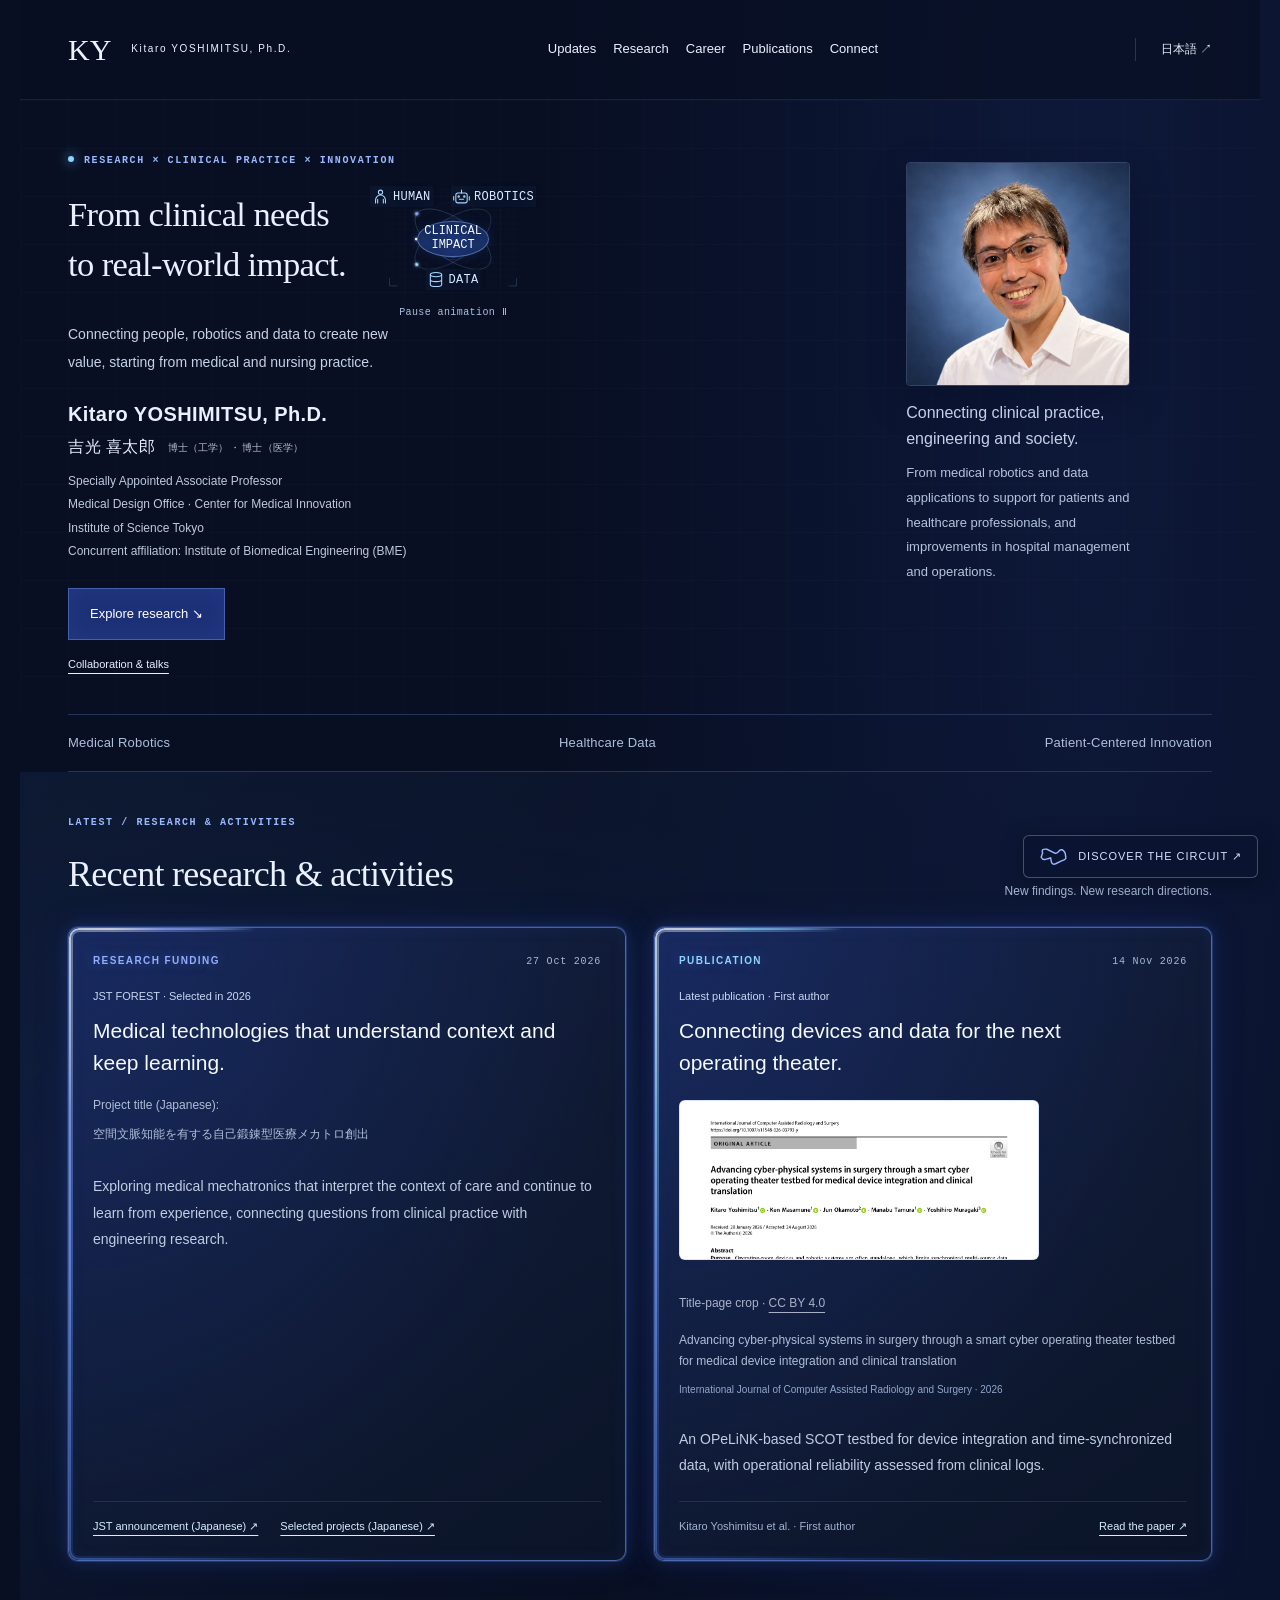
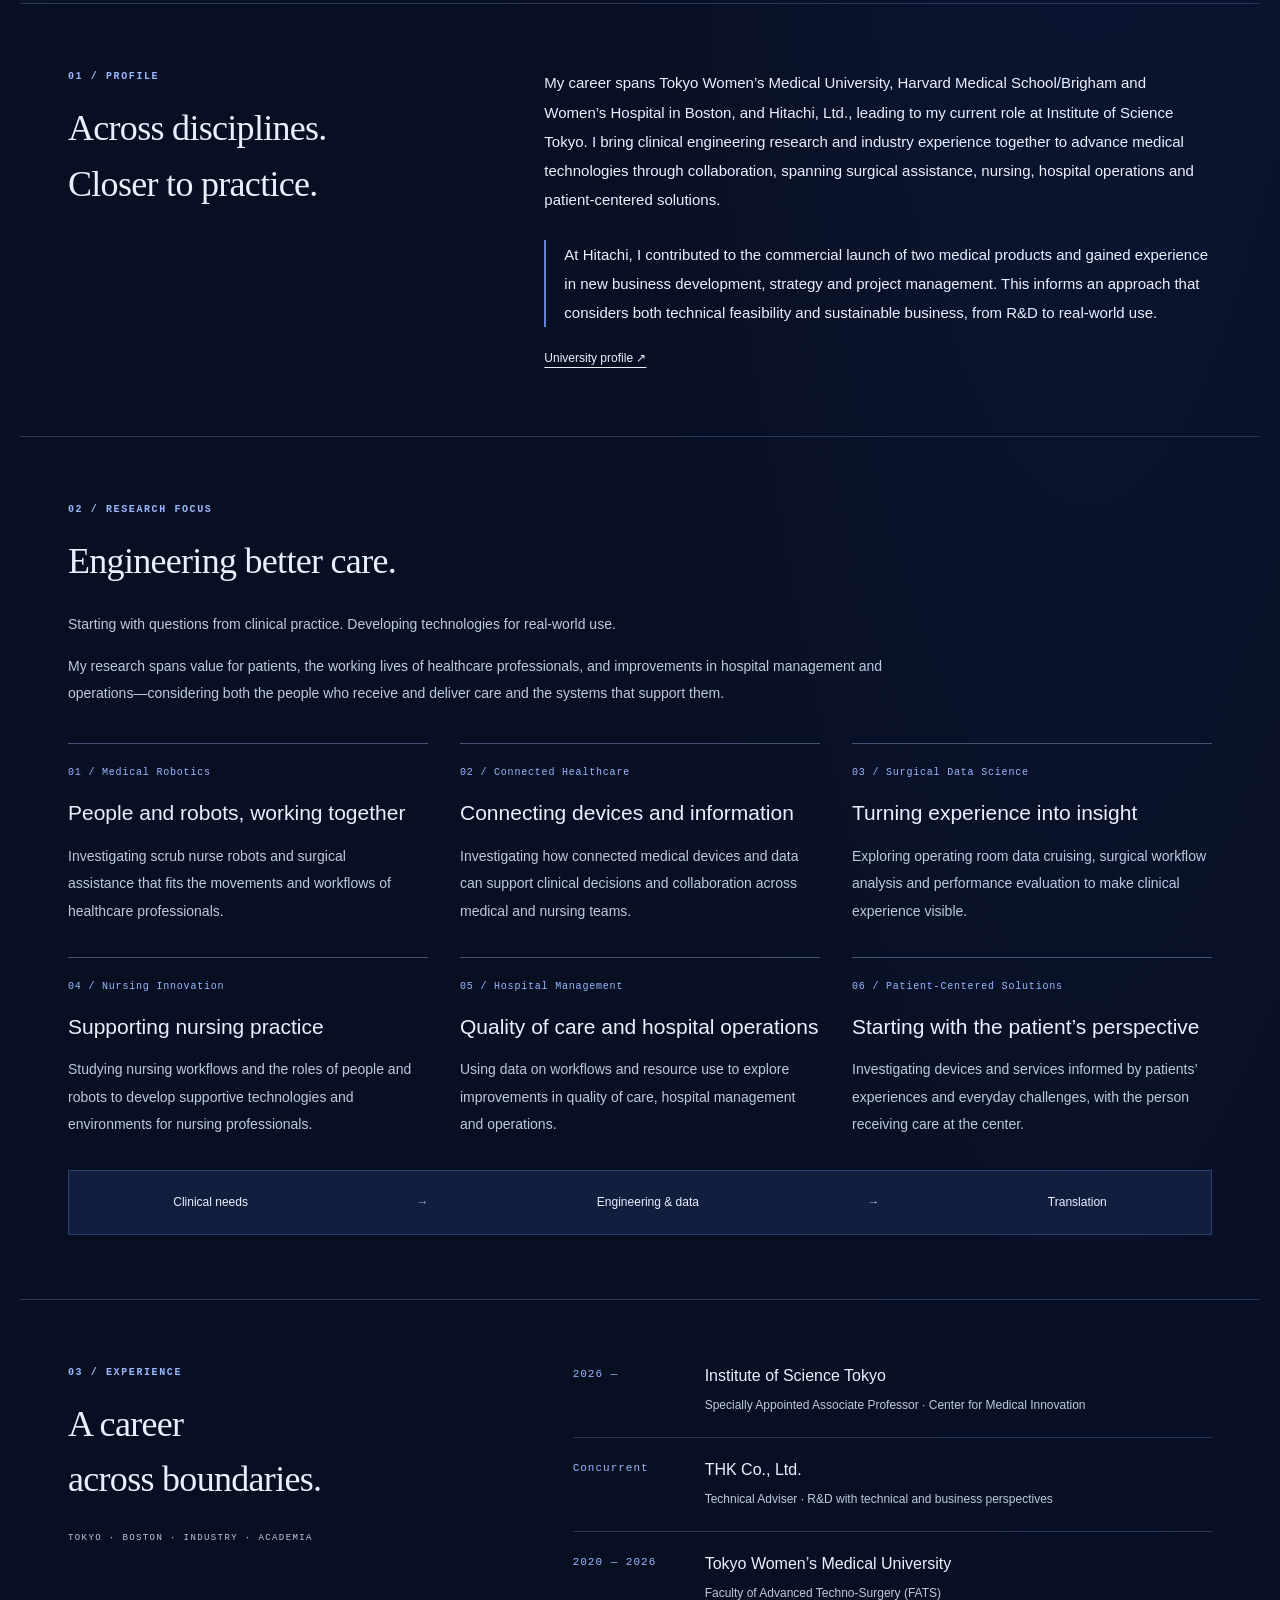
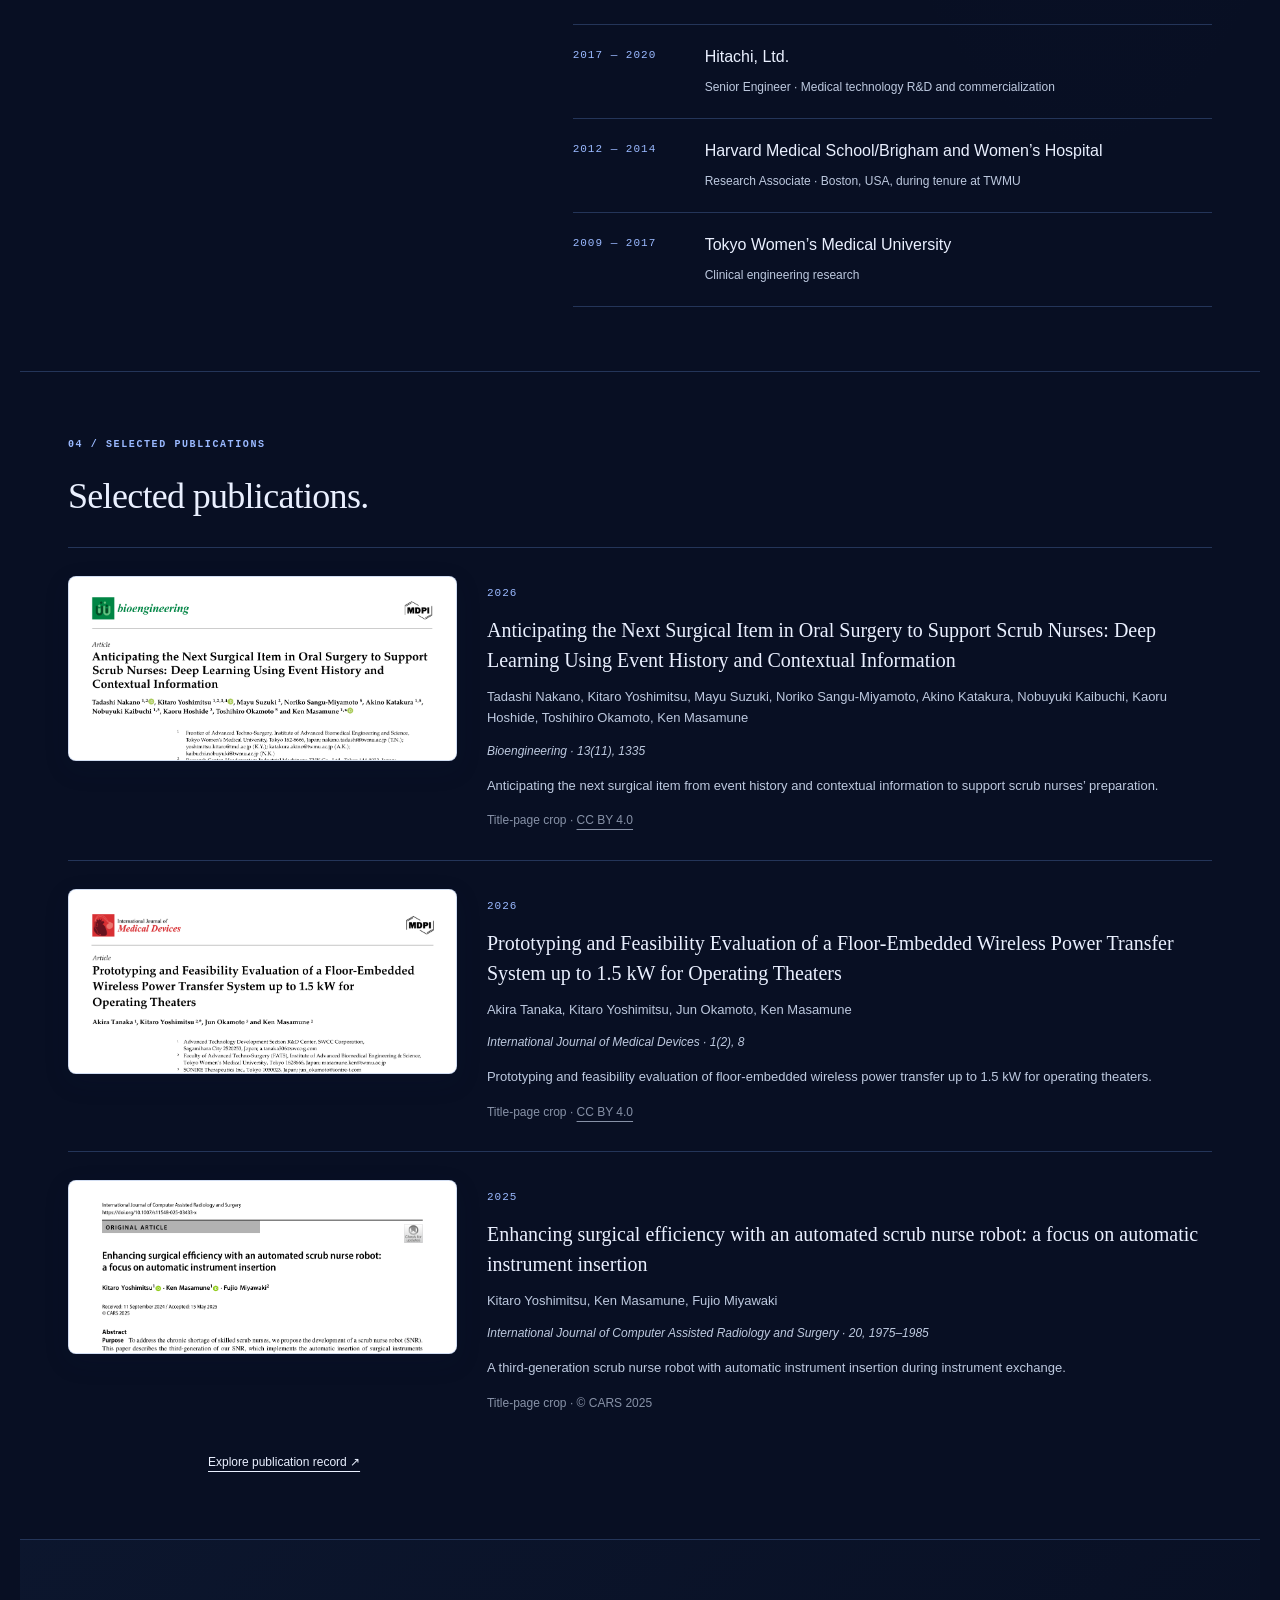
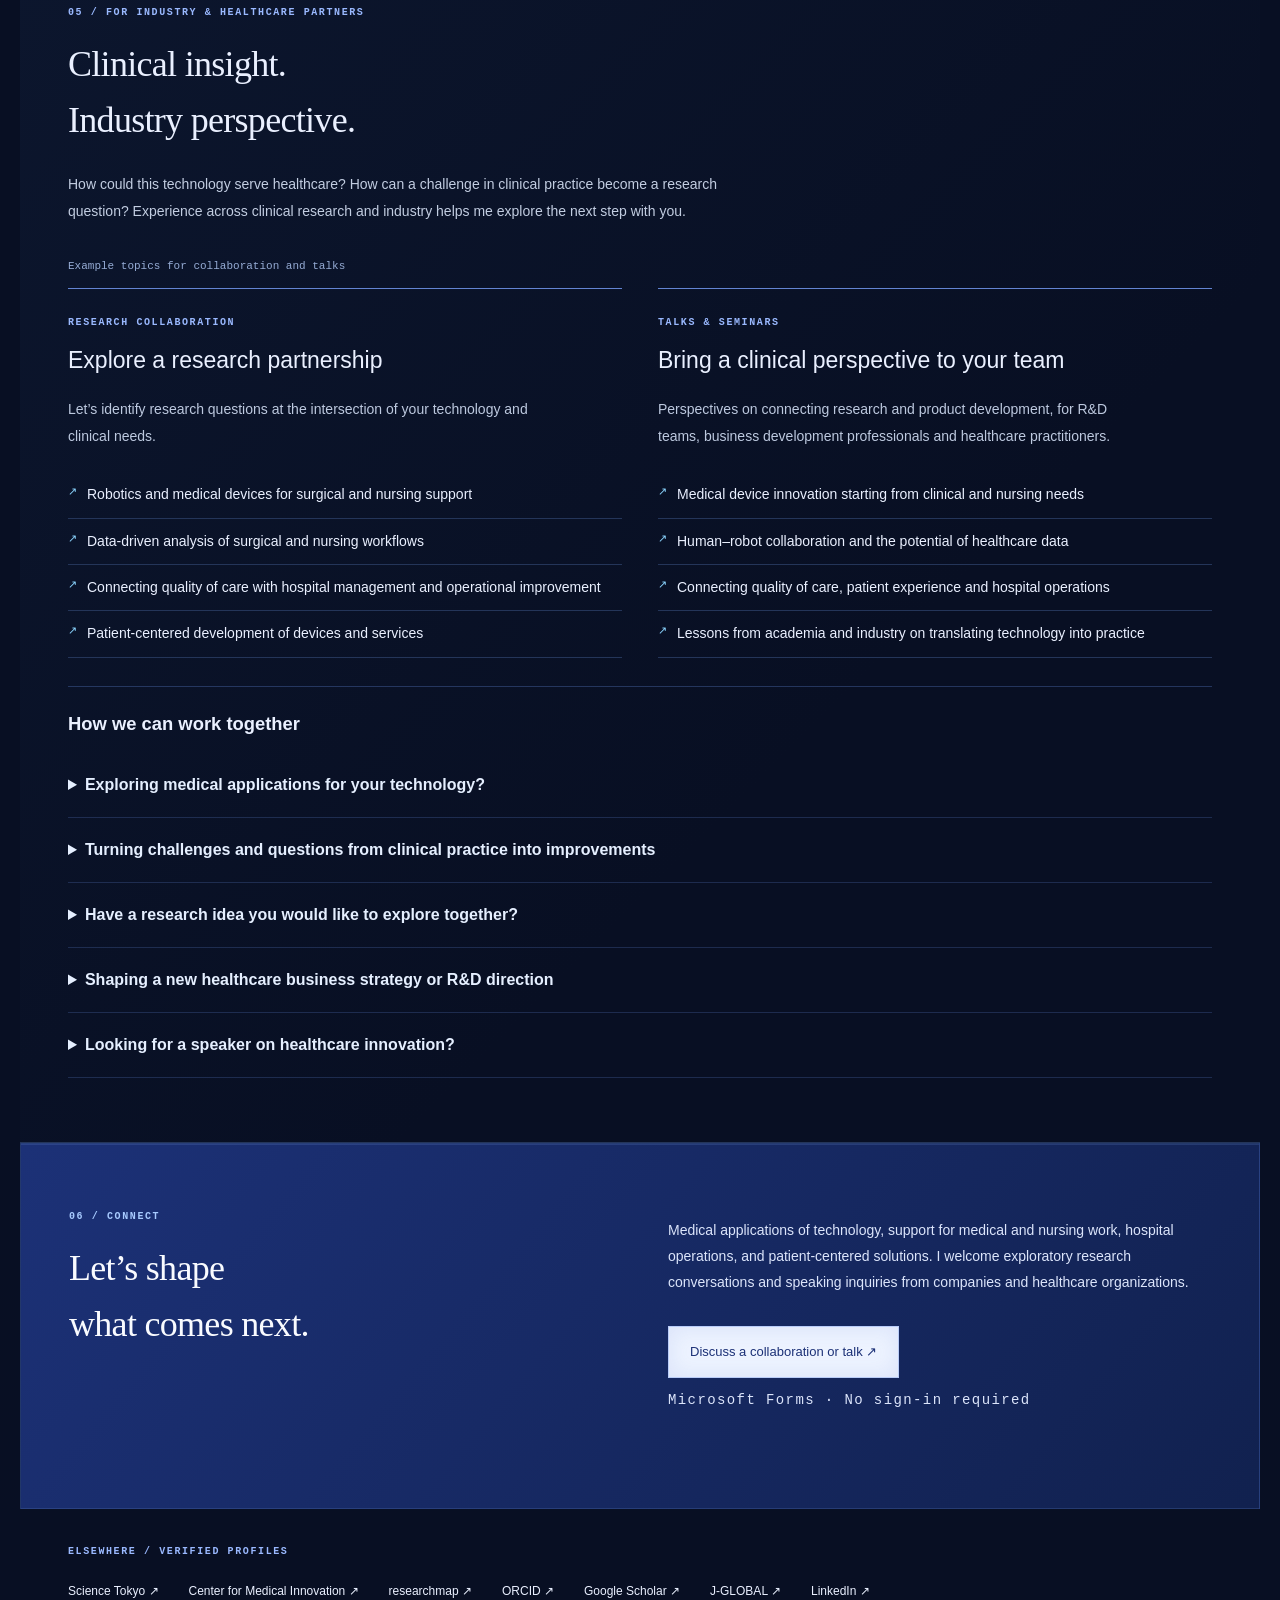
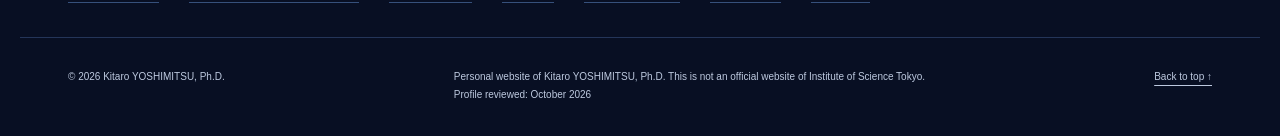
==== commit de9cebe7: "Update English research news and selected publications" ====
--- a/en/index.html
+++ b/en/index.html
@@ -1,3 +1,3 @@
 <!DOCTYPE html>
 
-<html lang="en"><head><meta charset="utf-8"/><meta content="width=device-width,initial-scale=1" name="viewport"/><title>Kitaro YOSHIMITSU, Ph.D. | Research &amp; Innovation</title><meta content="Kitaro YOSHIMITSU, Ph.D., a researcher at Institute of Science Tokyo. Connecting people, robotics and data across clinical practice, nursing and hospital management. Research, collaboration and talks." name="description"/><meta content="index,follow,max-image-preview:large" name="robots"/><meta content="#1c3177" name="theme-color"/><meta content="profile" property="og:type"/><meta content="Kitaro YOSHIMITSU, Ph.D. | Research &amp; Innovation" property="og:title"/><meta content="Kitaro YOSHIMITSU, Ph.D., a researcher at Institute of Science Tokyo. Connecting people, robotics and data across clinical practice, nursing and hospital management. Research, collaboration and talks." property="og:description"/><meta content="en_US" property="og:locale"/><meta content="summary_large_image" name="twitter:card"/><link href="../favicon.svg" rel="icon" type="image/svg+xml"/><link href="../style.css?v=28" rel="stylesheet"/><script defer="" src="../motion.js?v=2"></script><script type="application/ld+json">{"@context": "https://schema.org", "@graph": [{"@type": "Person", "@id": "https://kitaro-bit.github.io/#person", "name": "Kitaro YOSHIMITSU", "honorificSuffix": "Ph.D.", "alternateName": "吉光喜太郎", "jobTitle": "Specially Appointed Associate Professor", "affiliation": {"@type": "Organization", "name": "Institute of Science Tokyo", "url": "https://www.isct.ac.jp/"}, "knowsAbout": ["Digital Surgery", "Medical Robotics", "Surgical Data Science", "Nursing Innovation", "Hospital Management", "Patient-Centered Solutions"], "sameAs": ["https://reins.tmd.ac.jp/html/100049686_ja.html", "https://researchmap.jp/kitaro", "https://orcid.org/0000-0002-7323-9958", "https://scholar.google.com/citations?user=akNv9UMAAAAJ", "https://jglobal.jst.go.jp/detail?JGLOBAL_ID=201101007482646540", "https://www.linkedin.com/in/kitaro/"], "url": "https://kitaro-bit.github.io/"}, {"@type": "ProfilePage", "name": "Kitaro YOSHIMITSU, Ph.D. | Research & Innovation", "inLanguage": "en", "mainEntity": {"@id": "https://kitaro-bit.github.io/#person"}, "url": "https://kitaro-bit.github.io/en/"}]}</script><link href="https://kitaro-bit.github.io/en/" rel="canonical"/><link href="https://kitaro-bit.github.io/" hreflang="ja" rel="alternate"/><link href="https://kitaro-bit.github.io/en/" hreflang="en" rel="alternate"/><link href="https://kitaro-bit.github.io/" hreflang="x-default" rel="alternate"/><meta content="https://kitaro-bit.github.io/en/" property="og:url"/><meta content="https://kitaro-bit.github.io/og.png" property="og:image"/><meta content="https://kitaro-bit.github.io/og.png" name="twitter:image"/><link rel="stylesheet" href="../circuit.css?v=7"><script defer src="../circuit.js?v=6"></script></head><body><a class="skip" href="#main">Skip to content</a><header class="site-header"><a class="brand" href="../en/">KY<span>Kitaro YOSHIMITSU, Ph.D.</span></a><nav aria-label="Main navigation"><a href="#latest">Updates</a><a href="#research">Research</a><a href="#career">Career</a><a href="#publications">Publications</a><a href="#connect">Connect</a></nav><a class="language" href="../" hreflang="ja" lang="ja">日本語 <span aria-hidden="true">↗</span></a></header><main id="main"><section class="hero"><div><p class="eyebrow">RESEARCH × CLINICAL PRACTICE × INNOVATION</p><div class="hero-heading"><h1>From clinical needs<br/>to real-world impact.</h1><div class="visual-shell"><div aria-label="HUMAN, ROBOTICS and DATA connecting to CLINICAL IMPACT: value for patients, healthcare professionals and hospital management." class="visual orbital-diagram" role="img"><svg viewbox="0 0 480 360"><defs><pattern height="24" id="grid" patternunits="userSpaceOnUse" width="24"><path d="M24 0H0V24" fill="none" stroke="#7297da" stroke-opacity=".16" stroke-width=".6"></path></pattern><radialgradient id="core"><stop stop-color="#365bd0"></stop><stop offset="1" stop-color="#1c3177"></stop></radialgradient></defs><rect fill="url(#grid)" height="360" width="480"></rect><g fill="none"><circle class="orbit-ring" cx="240" cy="180" r="132" stroke="#79c9ff" stroke-dasharray="2 7" stroke-opacity=".5"></circle><ellipse cx="240" cy="180" rx="159" ry="72" stroke="#739cf9" stroke-opacity=".65" transform="rotate(-35 240 180)"></ellipse><ellipse cx="240" cy="180" rx="159" ry="72" stroke="#79c9ff" stroke-opacity=".65" transform="rotate(35 240 180)"></ellipse><circle cx="240" cy="180" r="74" stroke="#739cf9" stroke-opacity=".5"></circle><circle class="core-pulse" cx="240" cy="180" r="57" stroke="#79c9ff" stroke-opacity=".5"></circle></g><circle cx="240" cy="180" fill="url(#core)" r="66" stroke="#8fb6ff" stroke-opacity=".6"></circle><g transform="rotate(-35 240 180)"><circle class="satellite satellite-one" fill="#a6dfff" r="6"></circle></g><g transform="rotate(35 240 180)"><circle class="satellite satellite-two" fill="#92abff" r="6"></circle></g><circle class="satellite satellite-three" fill="#f3f8ff" r="5"></circle><g fill="#b4caff" font-size="11" letter-spacing="2"></g><path d="M12 40V12H40 M440 12H468V40 M468 320V348H440 M40 348H12V320" fill="none" stroke="#79c9ff" stroke-opacity=".7"></path></svg><span aria-hidden="true" class="orbit-person"><svg aria-hidden="true" class="orbit-symbol" fill="none" stroke="currentColor" stroke-linecap="round" stroke-linejoin="round" stroke-width="1.5" viewbox="0 0 24 24"><circle cx="12" cy="6" r="3"></circle><path d="M5 21v-4a7 7 0 0 1 14 0v4M8 21v-5m8 5v-5"></path></svg><b>HUMAN</b></span><span aria-hidden="true" class="orbit-robot"><svg aria-hidden="true" class="orbit-symbol" fill="none" stroke="currentColor" stroke-linecap="round" stroke-linejoin="round" stroke-width="1.5" viewbox="0 0 24 24"><rect height="14" rx="3" width="16" x="4" y="7"></rect><path d="M12 7V3M9 16h6M1 12v5m22-5v5"></path><circle cx="8" cy="12" r="1"></circle><circle cx="16" cy="12" r="1"></circle></svg><b>ROBOTICS</b></span><span aria-hidden="true" class="orbit-data"><svg aria-hidden="true" class="orbit-symbol" fill="none" stroke="currentColor" stroke-linecap="round" stroke-linejoin="round" stroke-width="1.5" viewbox="0 0 24 24"><ellipse cx="12" cy="5" rx="8" ry="3"></ellipse><path d="M4 5v14c0 4 16 4 16 0V5M4 12c0 4 16 4 16 0"></path></svg><b>DATA</b></span><span aria-hidden="true" class="orbit-core-label"><span>CLINICAL</span><span>IMPACT</span></span></div><button aria-pressed="false" class="motion-toggle" type="button">Pause animation Ⅱ</button></div></div><p class="hero-intro">Connecting people, robotics and data to create new value, starting from medical and nursing practice.</p><div class="identity"><h2>Kitaro YOSHIMITSU, Ph.D.<span>吉光 喜太郎<small class="degrees"><b>博士（工学）</b><i aria-hidden="true">・</i><b>博士（医学）</b></small></span></h2><p>Specially Appointed Associate Professor<br/>Medical Design Office · Center for Medical Innovation<br/>Institute of Science Tokyo<br/>Concurrent affiliation: Institute of Biomedical Engineering (BME)</p></div><a class="button" href="#research">Explore research ↘</a><a class="text-link" href="#partnerships">Collaboration &amp; talks</a></div><aside aria-label="Portrait and research perspective" class="hero-aside"><div class="aside-profile"><img alt="Kitaro YOSHIMITSU, Ph.D." height="1254" loading="eager" src="../portrait-edited-v1.png" width="1254"/><div><h3>Connecting clinical practice, engineering and society.</h3><p class="portrait-scope">From medical robotics and data applications to support for patients and healthcare professionals, and improvements in hospital management and operations.</p></div></div></aside></section><div class="fields"><span>Medical Robotics</span><span>Healthcare Data</span><span>Patient-Centered Innovation</span></div><section class="latest-news section" id="latest"><div class="latest-heading"><div><p class="eyebrow">LATEST / RESEARCH &amp; ACTIVITIES</p><h2>Recent research &amp; activities</h2></div><p class="latest-caption">New findings. New research directions.</p></div><div class="news-grid"><article class="news-card news-grant"><div class="news-meta"><span class="news-type">RESEARCH FUNDING</span><time datetime="2026-10-27">27 Oct 2026</time></div><p class="news-category">JST FOREST · Selected in 2026</p><h3>Medical technologies that understand context and keep learning.</h3><p class="news-bibliography">Project title (Japanese): <span class="official-project-title" lang="ja">空間文脈知能を有する自己鍛錬型医療メカトロ創出</span></p><p class="news-description">Exploring medical mechatronics that interpret the context of care and continue to learn from experience, connecting questions from clinical practice with engineering research.</p><div class="news-footer"><a class="news-link" href="https://www.jst.go.jp/pr/info/info1882/index.html">JST announcement (Japanese) ↗</a><a class="news-link" href="https://www.jst.go.jp/souhatsu/document/res2026.pdf#page=9">Selected projects (Japanese) ↗</a></div></article><article class="news-card news-paper"><div class="news-meta"><span class="news-type">PUBLICATION</span><time datetime="2026-10-15">15 Oct 2026</time></div><p class="news-category">Latest publication · Corresponding author</p><h3>Floor-embedded wireless power for medical equipment.</h3><p class="news-bibliography"><a href="https://doi.org/10.3390/ijmd1020008">Prototyping and Feasibility Evaluation of a Floor-Embedded Wireless Power Transfer System up to 1.5 kW for Operating Theaters ↗</a><span>International Journal of Medical Devices · 2026, 1(2), 8</span></p><p class="news-description">Prototyping and feasibility evaluation of a floor-embedded wireless power transfer system up to 1.5 kW for operating theaters—a foundation for exploring equipment layout and movement in clinical spaces.</p><div class="news-footer"><span>Akira Tanaka et al. / Kitaro Yoshimitsu: corresponding author</span><a class="news-link" href="https://doi.org/10.3390/ijmd1020008">Read the paper ↗</a></div></article></div></section><section class="about section" id="profile"><div><p class="eyebrow">01 / PROFILE</p><h2>Across disciplines.<br/>Closer to practice.</h2></div><div class="prose"><p>My career spans Tokyo Women’s Medical University, Harvard Medical School/Brigham and Women’s Hospital in Boston, and Hitachi, Ltd., leading to my current role at Institute of Science Tokyo. I bring clinical engineering research and industry experience together to advance medical technologies through collaboration, spanning surgical assistance, nursing, hospital operations and patient-centered solutions.</p><p>At Hitachi, I contributed to the commercial launch of two medical products and gained experience in new business development, strategy and project management. This informs an approach that considers both technical feasibility and sustainable business, from R&amp;D to real-world use.</p><a class="text-link" href="https://reins.tmd.ac.jp/html/100049686_ja.html">University profile ↗</a></div></section><section class="research section" id="research"><p class="eyebrow">02 / RESEARCH FOCUS</p><h2>Engineering better care.</h2><p class="section-intro">Starting with questions from clinical practice. Developing technologies for real-world use.</p><p class="research-scope">My research spans value for patients, the working lives of healthcare professionals, and improvements in hospital management and operations—considering both the people who receive and deliver care and the systems that support them.</p><div class="themes"><article class="theme"><span class="index">01 / Medical Robotics</span><h3>People and robots, working together</h3><p>Investigating scrub nurse robots and surgical assistance that fits the movements and workflows of healthcare professionals.</p><span aria-hidden="true" class="theme-line"></span></article><article class="theme"><span class="index">02 / Connected Healthcare</span><h3>Connecting devices and information</h3><p>Investigating how connected medical devices and data can support clinical decisions and collaboration across medical and nursing teams.</p><span aria-hidden="true" class="theme-line"></span></article><article class="theme"><span class="index">03 / Surgical Data Science</span><h3>Turning experience into insight</h3><p>Exploring operating room data cruising, surgical workflow analysis and performance evaluation to make clinical experience visible.</p><span aria-hidden="true" class="theme-line"></span></article><article class="theme"><span class="index">04 / Nursing Innovation</span><h3>Supporting nursing practice</h3><p>Studying nursing workflows and the roles of people and robots to develop supportive technologies and environments for nursing professionals.</p><span aria-hidden="true" class="theme-line"></span></article><article class="theme"><span class="index">05 / Hospital Management</span><h3>Quality of care and hospital operations</h3><p>Using data on workflows and resource use to explore improvements in quality of care, hospital management and operations.</p><span aria-hidden="true" class="theme-line"></span></article><article class="theme"><span class="index">06 / Patient-Centered Solutions</span><h3>Starting with the patient’s perspective</h3><p>Investigating devices and services informed by patients’ experiences and everyday challenges, with the person receiving care at the center.</p><span aria-hidden="true" class="theme-line"></span></article></div><div class="process"><strong>Clinical needs</strong><span aria-hidden="true">→</span><strong>Engineering &amp; data</strong><span aria-hidden="true">→</span><strong>Translation</strong></div></section><section class="career section" id="career"><div><p class="eyebrow">03 / EXPERIENCE</p><h2>A career across boundaries.</h2><p class="small">TOKYO · BOSTON · INDUSTRY · ACADEMIA</p></div><ol class="timeline"><li><span class="date">2026 —</span><div><h3>Institute of Science Tokyo</h3><p>Specially Appointed Associate Professor · Center for Medical Innovation</p></div></li><li><span class="date">Concurrent</span><div><h3>THK Co., Ltd.</h3><p>Technical Adviser · R&amp;D with technical and business perspectives</p></div></li><li><span class="date">2020 — 2026</span><div><h3>Tokyo Women’s Medical University</h3><p>Faculty of Advanced Techno-Surgery (FATS)</p></div></li><li><span class="date">2017 — 2020</span><div><h3>Hitachi, Ltd.</h3><p>Senior Engineer · Medical technology R&amp;D and commercialization</p></div></li><li><span class="date">2012 — 2014</span><div><h3>Harvard Medical School/Brigham and Women’s Hospital</h3><p>Research Associate · Boston, USA, during tenure at TWMU</p></div></li><li><span class="date">2009 — 2017</span><div><h3>Tokyo Women’s Medical University</h3><p>Clinical engineering research</p></div></li></ol></section><section class="publications section" id="publications"><p class="eyebrow">04 / SELECTED PUBLICATIONS</p><h2>Selected publications.</h2><div><article class="paper"><span class="date">2025</span><div><h3><a href="https://doi.org/10.1007/s11548-025-03433-x">Enhancing surgical efficiency with an automated scrub nurse robot: a focus on automatic instrument insertion <span aria-hidden="true">↗</span></a></h3><p class="authors">Kitaro Yoshimitsu, Ken Masamune, Fujio Miyawaki</p><p class="journal">International Journal of Computer Assisted Radiology and Surgery · 20, 1975–1985</p><p>A third-generation scrub nurse robot with automatic instrument insertion during instrument exchange.</p></div></article><article class="paper"><span class="date">2024</span><div><h3><a href="https://doi.org/10.1080/01691864.2024.2438653">Exploring the potential of service robots in guiding patients and assisting mobility in medical facilities <span aria-hidden="true">↗</span></a></h3><p class="authors">Kitaro Yoshimitsu, Yasuto Shiigi, Etsuko Kobayashi, Kenta Kuwana, Kaori Kusuda, Kaoru Hoshide, Yoshihiro Muragaki, Ken Masamune</p><p class="journal">Advanced Robotics · 38(24), 1758–1769</p><p>A pilot study of patient guidance robots, with surveys of patients and hospital staff to explore support for mobility-related tasks.</p></div></article><article class="paper"><span class="date">2023</span><div><h3><a href="https://doi.org/10.2176/jns-nmc.2022-0350">Precise Brain-shift Prediction by New Combination of W-Net Deep Learning for Neurosurgical Navigation <span aria-hidden="true">↗</span></a></h3><p class="authors">Takafumi Shimamoto, Yuko Sano, Kitaro Yoshimitsu, Ken Masamune, Yoshihiro Muragaki</p><p class="journal">Neurologia medico-chirurgica · 63(7), 295–303</p><p>Deep learning to compensate for intraoperative brain deformation in image-guided neurosurgery.</p></div></article></div><a class="text-link" href="https://researchmap.jp/kitaro/published_papers">Explore publication record ↗</a></section><section class="partnerships section" id="partnerships"><p class="eyebrow">05 / FOR INDUSTRY &amp; HEALTHCARE PARTNERS</p><h2>Clinical insight.<br/>Industry perspective.</h2><p class="partner-intro">How could this technology serve healthcare? How can a challenge in clinical practice become a research question? Experience across clinical research and industry helps me explore the next step with you.</p><p class="topic-label">Example topics for collaboration and talks</p><div class="partner-columns"><article class="partner-column"><p class="eyebrow">RESEARCH COLLABORATION</p><h3>Explore a research partnership</h3><p>Let’s identify research questions at the intersection of your technology and clinical needs.</p><ul><li>Robotics and medical devices for surgical and nursing support</li><li>Data-driven analysis of surgical and nursing workflows</li><li>Connecting quality of care with hospital management and operational improvement</li><li>Patient-centered development of devices and services</li></ul></article><article class="partner-column"><p class="eyebrow">TALKS &amp; SEMINARS</p><h3>Bring a clinical perspective to your team</h3><p>Perspectives on connecting research and product development, for R&amp;D teams, business development professionals and healthcare practitioners.</p><ul><li>Medical device innovation starting from clinical and nursing needs</li><li>Human–robot collaboration and the potential of healthcare data</li><li>Connecting quality of care, patient experience and hospital operations</li><li>Lessons from academia and industry on translating technology into practice</li></ul></article></div><div class="consultations"><h3>How we can work together</h3><details><summary>Exploring medical applications for your technology?</summary><p>We can examine the fit between technical capabilities and clinical needs, frame joint research questions and identify issues to consider on the path to commercialization.</p></details><details><summary>Turning challenges and questions from clinical practice into improvements</summary><p>Everyday medical, nursing and hospital work can raise questions: “This is difficult” or “We have always done it this way, but could it be better?” We can start by understanding the problem and explore how technology or changes to the way work is organized might help.</p></details><details><summary>Have a research idea you would like to explore together?</summary><p>We can bring together research ideas and observations from practice to frame questions and approaches. Conversations about joint research are welcome before a detailed plan has taken shape.</p></details><details><summary>Shaping a new healthcare business strategy or R&amp;D direction</summary><p>We can examine clinical challenges, your technology and strengths, and value for patients, healthcare professionals and institutions to explore new business strategy and research priorities with a path toward real-world use.</p></details><details><summary>Looking for a speaker on healthcare innovation?</summary><p>Talks and seminars can explore medical device innovation, medical robotics and development driven by clinical needs, with topics shaped around your audience and purpose.</p></details></div></section><section class="contact section" id="connect"><div><p class="eyebrow">06 / CONNECT</p><h2>Let’s shape<br/>what comes next.</h2></div><div><p>Medical applications of technology, support for medical and nursing work, hospital operations, and patient-centered solutions. I welcome exploratory research conversations and speaking inquiries from companies and healthcare organizations.</p><a class="button light" href="https://forms.cloud.microsoft/r/wiZXnQCnqT">Discuss a collaboration or talk ↗</a><p class="small">Microsoft Forms · No sign-in required</p></div></section><section class="profiles"><p class="eyebrow">ELSEWHERE / VERIFIED PROFILES</p><div><a href="https://reins.tmd.ac.jp/html/100049686_ja.html">Science Tokyo <span aria-hidden="true">↗</span></a><a href="https://tmdu-oi.jp/ourvision/member/">Center for Medical Innovation <span aria-hidden="true">↗</span></a><a href="https://researchmap.jp/kitaro">researchmap <span aria-hidden="true">↗</span></a><a href="https://orcid.org/0000-0002-7323-9958">ORCID <span aria-hidden="true">↗</span></a><a href="https://scholar.google.com/citations?user=akNv9UMAAAAJ">Google Scholar <span aria-hidden="true">↗</span></a><a href="https://jglobal.jst.go.jp/detail?JGLOBAL_ID=201101007482646540">J-GLOBAL <span aria-hidden="true">↗</span></a><a href="https://www.linkedin.com/in/kitaro/">LinkedIn <span aria-hidden="true">↗</span></a></div></section></main><footer><p>© 2026 Kitaro YOSHIMITSU, Ph.D.</p><p>Personal website of Kitaro YOSHIMITSU, Ph.D. This is not an official website of Institute of Science Tokyo.<br/>Profile reviewed: October 2026</p><a href="#main">Back to top ↑</a></footer></body></html>+<html lang="en"><head><meta charset="utf-8"/><meta content="width=device-width,initial-scale=1" name="viewport"/><title>Kitaro YOSHIMITSU, Ph.D. | Research &amp; Innovation</title><meta content="Kitaro YOSHIMITSU, Ph.D., a researcher at Institute of Science Tokyo. Connecting people, robotics and data across clinical practice, nursing and hospital management. Research, collaboration and talks." name="description"/><meta content="index,follow,max-image-preview:large" name="robots"/><meta content="#1c3177" name="theme-color"/><meta content="profile" property="og:type"/><meta content="Kitaro YOSHIMITSU, Ph.D. | Research &amp; Innovation" property="og:title"/><meta content="Kitaro YOSHIMITSU, Ph.D., a researcher at Institute of Science Tokyo. Connecting people, robotics and data across clinical practice, nursing and hospital management. Research, collaboration and talks." property="og:description"/><meta content="en_US" property="og:locale"/><meta content="summary_large_image" name="twitter:card"/><link href="../favicon.svg" rel="icon" type="image/svg+xml"/><link href="../style.css?v=29" rel="stylesheet"/><script defer="" src="../motion.js?v=2"></script><script type="application/ld+json">{"@context": "https://schema.org", "@graph": [{"@type": "Person", "@id": "https://kitaro-bit.github.io/#person", "name": "Kitaro YOSHIMITSU", "honorificSuffix": "Ph.D.", "alternateName": "吉光喜太郎", "jobTitle": "Specially Appointed Associate Professor", "affiliation": {"@type": "Organization", "name": "Institute of Science Tokyo", "url": "https://www.isct.ac.jp/"}, "knowsAbout": ["Digital Surgery", "Medical Robotics", "Surgical Data Science", "Nursing Innovation", "Hospital Management", "Patient-Centered Solutions"], "sameAs": ["https://reins.tmd.ac.jp/html/100049686_ja.html", "https://researchmap.jp/kitaro", "https://orcid.org/0000-0002-7323-9958", "https://scholar.google.com/citations?user=akNv9UMAAAAJ", "https://jglobal.jst.go.jp/detail?JGLOBAL_ID=201101007482646540", "https://www.linkedin.com/in/kitaro/"], "url": "https://kitaro-bit.github.io/"}, {"@type": "ProfilePage", "name": "Kitaro YOSHIMITSU, Ph.D. | Research & Innovation", "inLanguage": "en", "mainEntity": {"@id": "https://kitaro-bit.github.io/#person"}, "url": "https://kitaro-bit.github.io/en/"}]}</script><link href="https://kitaro-bit.github.io/en/" rel="canonical"/><link href="https://kitaro-bit.github.io/" hreflang="ja" rel="alternate"/><link href="https://kitaro-bit.github.io/en/" hreflang="en" rel="alternate"/><link href="https://kitaro-bit.github.io/" hreflang="x-default" rel="alternate"/><meta content="https://kitaro-bit.github.io/en/" property="og:url"/><meta content="https://kitaro-bit.github.io/og.png" property="og:image"/><meta content="https://kitaro-bit.github.io/og.png" name="twitter:image"/><link href="../circuit.css?v=8" rel="stylesheet"/><script defer="" src="../circuit.js?v=9"></script></head><body><a class="skip" href="#main">Skip to content</a><header class="site-header"><a class="brand" href="../en/">KY<span>Kitaro YOSHIMITSU, Ph.D.</span></a><nav aria-label="Main navigation"><a href="#latest">Updates</a><a href="#research">Research</a><a href="#career">Career</a><a href="#publications">Publications</a><a href="#connect">Connect</a></nav><a class="language" href="../" hreflang="ja" lang="ja">日本語 <span aria-hidden="true">↗</span></a></header><main id="main"><section class="hero"><div><p class="eyebrow">RESEARCH × CLINICAL PRACTICE × INNOVATION</p><div class="hero-heading"><h1>From clinical needs<br/>to real-world impact.</h1><div class="visual-shell"><div aria-label="HUMAN, ROBOTICS and DATA connecting to CLINICAL IMPACT: value for patients, healthcare professionals and hospital management." class="visual orbital-diagram" role="img"><svg viewbox="0 0 480 360"><defs><pattern height="24" id="grid" patternunits="userSpaceOnUse" width="24"><path d="M24 0H0V24" fill="none" stroke="#7297da" stroke-opacity=".16" stroke-width=".6"></path></pattern><radialgradient id="core"><stop stop-color="#365bd0"></stop><stop offset="1" stop-color="#1c3177"></stop></radialgradient></defs><rect fill="url(#grid)" height="360" width="480"></rect><g fill="none"><circle class="orbit-ring" cx="240" cy="180" r="132" stroke="#79c9ff" stroke-dasharray="2 7" stroke-opacity=".5"></circle><ellipse cx="240" cy="180" rx="159" ry="72" stroke="#739cf9" stroke-opacity=".65" transform="rotate(-35 240 180)"></ellipse><ellipse cx="240" cy="180" rx="159" ry="72" stroke="#79c9ff" stroke-opacity=".65" transform="rotate(35 240 180)"></ellipse><circle cx="240" cy="180" r="74" stroke="#739cf9" stroke-opacity=".5"></circle><circle class="core-pulse" cx="240" cy="180" r="57" stroke="#79c9ff" stroke-opacity=".5"></circle></g><circle cx="240" cy="180" fill="url(#core)" r="66" stroke="#8fb6ff" stroke-opacity=".6"></circle><g transform="rotate(-35 240 180)"><circle class="satellite satellite-one" fill="#a6dfff" r="6"></circle></g><g transform="rotate(35 240 180)"><circle class="satellite satellite-two" fill="#92abff" r="6"></circle></g><circle class="satellite satellite-three" fill="#f3f8ff" r="5"></circle><g fill="#b4caff" font-size="11" letter-spacing="2"></g><path d="M12 40V12H40 M440 12H468V40 M468 320V348H440 M40 348H12V320" fill="none" stroke="#79c9ff" stroke-opacity=".7"></path></svg><span aria-hidden="true" class="orbit-person"><svg aria-hidden="true" class="orbit-symbol" fill="none" stroke="currentColor" stroke-linecap="round" stroke-linejoin="round" stroke-width="1.5" viewbox="0 0 24 24"><circle cx="12" cy="6" r="3"></circle><path d="M5 21v-4a7 7 0 0 1 14 0v4M8 21v-5m8 5v-5"></path></svg><b>HUMAN</b></span><span aria-hidden="true" class="orbit-robot"><svg aria-hidden="true" class="orbit-symbol" fill="none" stroke="currentColor" stroke-linecap="round" stroke-linejoin="round" stroke-width="1.5" viewbox="0 0 24 24"><rect height="14" rx="3" width="16" x="4" y="7"></rect><path d="M12 7V3M9 16h6M1 12v5m22-5v5"></path><circle cx="8" cy="12" r="1"></circle><circle cx="16" cy="12" r="1"></circle></svg><b>ROBOTICS</b></span><span aria-hidden="true" class="orbit-data"><svg aria-hidden="true" class="orbit-symbol" fill="none" stroke="currentColor" stroke-linecap="round" stroke-linejoin="round" stroke-width="1.5" viewbox="0 0 24 24"><ellipse cx="12" cy="5" rx="8" ry="3"></ellipse><path d="M4 5v14c0 4 16 4 16 0V5M4 12c0 4 16 4 16 0"></path></svg><b>DATA</b></span><span aria-hidden="true" class="orbit-core-label"><span>CLINICAL</span><span>IMPACT</span></span></div><button aria-pressed="false" class="motion-toggle" type="button">Pause animation Ⅱ</button></div></div><p class="hero-intro">Connecting people, robotics and data to create new value, starting from medical and nursing practice.</p><div class="identity"><h2>Kitaro YOSHIMITSU, Ph.D.<span>吉光 喜太郎<small class="degrees"><b>博士（工学）</b><i aria-hidden="true">・</i><b>博士（医学）</b></small></span></h2><p>Specially Appointed Associate Professor<br/>Medical Design Office · Center for Medical Innovation<br/>Institute of Science Tokyo<br/>Concurrent affiliation: Institute of Biomedical Engineering (BME)</p></div><a class="button" href="#research">Explore research ↘</a><a class="text-link" href="#partnerships">Collaboration &amp; talks</a></div><aside aria-label="Portrait and research perspective" class="hero-aside"><div class="aside-profile"><img alt="Kitaro YOSHIMITSU, Ph.D." height="1254" loading="eager" src="../portrait-edited-v1.png" width="1254"/><div><h3>Connecting clinical practice, engineering and society.</h3><p class="portrait-scope">From medical robotics and data applications to support for patients and healthcare professionals, and improvements in hospital management and operations.</p></div></div></aside></section><div class="fields"><span>Medical Robotics</span><span>Healthcare Data</span><span>Patient-Centered Innovation</span></div><section class="latest-news section" id="latest"><div class="latest-heading"><div><p class="eyebrow">LATEST / RESEARCH &amp; ACTIVITIES</p><h2>Recent research &amp; activities</h2></div><p class="latest-caption">New findings. New research directions.</p></div><div class="news-grid"><article class="news-card news-grant"><div class="news-meta"><span class="news-type">RESEARCH FUNDING</span><time datetime="2026-10-27">27 Oct 2026</time></div><p class="news-category">JST FOREST · Selected in 2026</p><h3>Medical technologies that understand context and keep learning.</h3><p class="news-bibliography">Project title (Japanese): <span class="official-project-title" lang="ja">空間文脈知能を有する自己鍛錬型医療メカトロ創出</span></p><p class="news-description">Exploring medical mechatronics that interpret the context of care and continue to learn from experience, connecting questions from clinical practice with engineering research.</p><div class="news-footer"><a class="news-link" href="https://www.jst.go.jp/pr/info/info1882/index.html">JST announcement (Japanese) ↗</a><a class="news-link" href="https://www.jst.go.jp/souhatsu/document/res2026.pdf#page=9">Selected projects (Japanese) ↗</a></div></article><article class="news-card news-paper"><div class="news-meta"><span class="news-type">PUBLICATION</span><time datetime="2026-11-14">14 Nov 2026</time></div><p class="news-category">Latest publication · First author</p><h3>Connecting devices and data for the next operating theater.</h3><a aria-label="SCOT — publisher page" class="news-paper-preview" href="https://doi.org/10.1007/s11548-026-03793-y"><img alt="SCOT paper — cropped title page" loading="lazy" src="../paper-scot.png"/></a><p class="thumbnail-credit">Title-page crop · <a href="https://creativecommons.org/licenses/by/4.0/">CC BY 4.0</a></p><p class="news-bibliography"><a href="https://doi.org/10.1007/s11548-026-03793-y">Advancing cyber-physical systems in surgery through a smart cyber operating theater testbed for medical device integration and clinical translation</a><span>International Journal of Computer Assisted Radiology and Surgery · 2026</span></p><p class="news-description">An OPeLiNK-based SCOT testbed for device integration and time-synchronized data, with operational reliability assessed from clinical logs.</p><div class="news-footer"><span>Kitaro Yoshimitsu et al. · First author</span><a class="news-link" href="https://doi.org/10.1007/s11548-026-03793-y">Read the paper ↗</a></div></article></div></section><section class="about section" id="profile"><div><p class="eyebrow">01 / PROFILE</p><h2>Across disciplines.<br/>Closer to practice.</h2></div><div class="prose"><p>My career spans Tokyo Women’s Medical University, Harvard Medical School/Brigham and Women’s Hospital in Boston, and Hitachi, Ltd., leading to my current role at Institute of Science Tokyo. I bring clinical engineering research and industry experience together to advance medical technologies through collaboration, spanning surgical assistance, nursing, hospital operations and patient-centered solutions.</p><p>At Hitachi, I contributed to the commercial launch of two medical products and gained experience in new business development, strategy and project management. This informs an approach that considers both technical feasibility and sustainable business, from R&amp;D to real-world use.</p><a class="text-link" href="https://reins.tmd.ac.jp/html/100049686_ja.html">University profile ↗</a></div></section><section class="research section" id="research"><p class="eyebrow">02 / RESEARCH FOCUS</p><h2>Engineering better care.</h2><p class="section-intro">Starting with questions from clinical practice. Developing technologies for real-world use.</p><p class="research-scope">My research spans value for patients, the working lives of healthcare professionals, and improvements in hospital management and operations—considering both the people who receive and deliver care and the systems that support them.</p><div class="themes"><article class="theme"><span class="index">01 / Medical Robotics</span><h3>People and robots, working together</h3><p>Investigating scrub nurse robots and surgical assistance that fits the movements and workflows of healthcare professionals.</p><span aria-hidden="true" class="theme-line"></span></article><article class="theme"><span class="index">02 / Connected Healthcare</span><h3>Connecting devices and information</h3><p>Investigating how connected medical devices and data can support clinical decisions and collaboration across medical and nursing teams.</p><span aria-hidden="true" class="theme-line"></span></article><article class="theme"><span class="index">03 / Surgical Data Science</span><h3>Turning experience into insight</h3><p>Exploring operating room data cruising, surgical workflow analysis and performance evaluation to make clinical experience visible.</p><span aria-hidden="true" class="theme-line"></span></article><article class="theme"><span class="index">04 / Nursing Innovation</span><h3>Supporting nursing practice</h3><p>Studying nursing workflows and the roles of people and robots to develop supportive technologies and environments for nursing professionals.</p><span aria-hidden="true" class="theme-line"></span></article><article class="theme"><span class="index">05 / Hospital Management</span><h3>Quality of care and hospital operations</h3><p>Using data on workflows and resource use to explore improvements in quality of care, hospital management and operations.</p><span aria-hidden="true" class="theme-line"></span></article><article class="theme"><span class="index">06 / Patient-Centered Solutions</span><h3>Starting with the patient’s perspective</h3><p>Investigating devices and services informed by patients’ experiences and everyday challenges, with the person receiving care at the center.</p><span aria-hidden="true" class="theme-line"></span></article></div><div class="process"><strong>Clinical needs</strong><span aria-hidden="true">→</span><strong>Engineering &amp; data</strong><span aria-hidden="true">→</span><strong>Translation</strong></div></section><section class="career section" id="career"><div><p class="eyebrow">03 / EXPERIENCE</p><h2>A career across boundaries.</h2><p class="small">TOKYO · BOSTON · INDUSTRY · ACADEMIA</p></div><ol class="timeline"><li><span class="date">2026 —</span><div><h3>Institute of Science Tokyo</h3><p>Specially Appointed Associate Professor · Center for Medical Innovation</p></div></li><li><span class="date">Concurrent</span><div><h3>THK Co., Ltd.</h3><p>Technical Adviser · R&amp;D with technical and business perspectives</p></div></li><li><span class="date">2020 — 2026</span><div><h3>Tokyo Women’s Medical University</h3><p>Faculty of Advanced Techno-Surgery (FATS)</p></div></li><li><span class="date">2017 — 2020</span><div><h3>Hitachi, Ltd.</h3><p>Senior Engineer · Medical technology R&amp;D and commercialization</p></div></li><li><span class="date">2012 — 2014</span><div><h3>Harvard Medical School/Brigham and Women’s Hospital</h3><p>Research Associate · Boston, USA, during tenure at TWMU</p></div></li><li><span class="date">2009 — 2017</span><div><h3>Tokyo Women’s Medical University</h3><p>Clinical engineering research</p></div></li></ol></section><section class="publications section" id="publications"><p class="eyebrow">04 / SELECTED PUBLICATIONS</p><h2>Selected publications.</h2><div><article class="paper paper-with-preview"><a aria-label="Anticipating the Next Surgical Item in Oral Surgery to Support Scrub Nurses: Deep Learning Using Event History and Contextual Information" class="paper-preview" href="https://doi.org/10.3390/bioengineering13111335"><img alt="Anticipating the Next Surgical Item in Oral Surgery to Support Scrub Nurses: Deep Learning Using Event History and Contextual Information — title page" loading="lazy" src="../paper-nakano.png"/></a><div><span class="date">2026</span><h3><a href="https://doi.org/10.3390/bioengineering13111335">Anticipating the Next Surgical Item in Oral Surgery to Support Scrub Nurses: Deep Learning Using Event History and Contextual Information</a></h3><p class="authors">Tadashi Nakano, Kitaro Yoshimitsu, Mayu Suzuki, Noriko Sangu-Miyamoto, Akino Katakura, Nobuyuki Kaibuchi, Kaoru Hoshide, Toshihiro Okamoto, Ken Masamune</p><p class="journal">Bioengineering · 13(11), 1335</p><p class="paper-summary">Anticipating the next surgical item from event history and contextual information to support scrub nurses’ preparation.</p><p class="thumbnail-credit">Title-page crop · <a href="https://creativecommons.org/licenses/by/4.0/">CC BY 4.0</a></p></div></article><article class="paper paper-with-preview"><a aria-label="Prototyping and Feasibility Evaluation of a Floor-Embedded Wireless Power Transfer System up to 1.5 kW for Operating Theaters" class="paper-preview" href="https://doi.org/10.3390/ijmd1020008"><img alt="Prototyping and Feasibility Evaluation of a Floor-Embedded Wireless Power Transfer System up to 1.5 kW for Operating Theaters — title page" loading="lazy" src="../paper-wireless.png"/></a><div><span class="date">2026</span><h3><a href="https://doi.org/10.3390/ijmd1020008">Prototyping and Feasibility Evaluation of a Floor-Embedded Wireless Power Transfer System up to 1.5 kW for Operating Theaters</a></h3><p class="authors">Akira Tanaka, Kitaro Yoshimitsu, Jun Okamoto, Ken Masamune</p><p class="journal">International Journal of Medical Devices · 1(2), 8</p><p class="paper-summary">Prototyping and feasibility evaluation of floor-embedded wireless power transfer up to 1.5 kW for operating theaters.</p><p class="thumbnail-credit">Title-page crop · <a href="https://creativecommons.org/licenses/by/4.0/">CC BY 4.0</a></p></div></article><article class="paper paper-with-preview"><a aria-label="Enhancing surgical efficiency with an automated scrub nurse robot: a focus on automatic instrument insertion" class="paper-preview" href="https://doi.org/10.1007/s11548-025-03433-x"><img alt="Third-generation scrub nurse robot paper — title page" loading="lazy" src="../paper-scrub-robot.png"/></a><div><span class="date">2025</span><h3><a href="https://doi.org/10.1007/s11548-025-03433-x">Enhancing surgical efficiency with an automated scrub nurse robot: a focus on automatic instrument insertion</a></h3><p class="authors">Kitaro Yoshimitsu, Ken Masamune, Fujio Miyawaki</p><p class="journal">International Journal of Computer Assisted Radiology and Surgery · 20, 1975–1985</p><p class="paper-summary">A third-generation scrub nurse robot with automatic instrument insertion during instrument exchange.</p><p class="thumbnail-credit">Title-page crop · © CARS 2025</p></div></article></div><a class="text-link" href="https://researchmap.jp/kitaro/published_papers">Explore publication record ↗</a></section><section class="partnerships section" id="partnerships"><p class="eyebrow">05 / FOR INDUSTRY &amp; HEALTHCARE PARTNERS</p><h2>Clinical insight.<br/>Industry perspective.</h2><p class="partner-intro">How could this technology serve healthcare? How can a challenge in clinical practice become a research question? Experience across clinical research and industry helps me explore the next step with you.</p><p class="topic-label">Example topics for collaboration and talks</p><div class="partner-columns"><article class="partner-column"><p class="eyebrow">RESEARCH COLLABORATION</p><h3>Explore a research partnership</h3><p>Let’s identify research questions at the intersection of your technology and clinical needs.</p><ul><li>Robotics and medical devices for surgical and nursing support</li><li>Data-driven analysis of surgical and nursing workflows</li><li>Connecting quality of care with hospital management and operational improvement</li><li>Patient-centered development of devices and services</li></ul></article><article class="partner-column"><p class="eyebrow">TALKS &amp; SEMINARS</p><h3>Bring a clinical perspective to your team</h3><p>Perspectives on connecting research and product development, for R&amp;D teams, business development professionals and healthcare practitioners.</p><ul><li>Medical device innovation starting from clinical and nursing needs</li><li>Human–robot collaboration and the potential of healthcare data</li><li>Connecting quality of care, patient experience and hospital operations</li><li>Lessons from academia and industry on translating technology into practice</li></ul></article></div><div class="consultations"><h3>How we can work together</h3><details><summary>Exploring medical applications for your technology?</summary><p>We can examine the fit between technical capabilities and clinical needs, frame joint research questions and identify issues to consider on the path to commercialization.</p></details><details><summary>Turning challenges and questions from clinical practice into improvements</summary><p>Everyday medical, nursing and hospital work can raise questions: “This is difficult” or “We have always done it this way, but could it be better?” We can start by understanding the problem and explore how technology or changes to the way work is organized might help.</p></details><details><summary>Have a research idea you would like to explore together?</summary><p>We can bring together research ideas and observations from practice to frame questions and approaches. Conversations about joint research are welcome before a detailed plan has taken shape.</p></details><details><summary>Shaping a new healthcare business strategy or R&amp;D direction</summary><p>We can examine clinical challenges, your technology and strengths, and value for patients, healthcare professionals and institutions to explore new business strategy and research priorities with a path toward real-world use.</p></details><details><summary>Looking for a speaker on healthcare innovation?</summary><p>Talks and seminars can explore medical device innovation, medical robotics and development driven by clinical needs, with topics shaped around your audience and purpose.</p></details></div></section><section class="contact section" id="connect"><div><p class="eyebrow">06 / CONNECT</p><h2>Let’s shape<br/>what comes next.</h2></div><div><p>Medical applications of technology, support for medical and nursing work, hospital operations, and patient-centered solutions. I welcome exploratory research conversations and speaking inquiries from companies and healthcare organizations.</p><a class="button light" href="https://forms.cloud.microsoft/r/wiZXnQCnqT">Discuss a collaboration or talk ↗</a><p class="small">Microsoft Forms · No sign-in required</p></div></section><section class="profiles"><p class="eyebrow">ELSEWHERE / VERIFIED PROFILES</p><div><a href="https://reins.tmd.ac.jp/html/100049686_ja.html">Science Tokyo <span aria-hidden="true">↗</span></a><a href="https://tmdu-oi.jp/ourvision/member/">Center for Medical Innovation <span aria-hidden="true">↗</span></a><a href="https://researchmap.jp/kitaro">researchmap <span aria-hidden="true">↗</span></a><a href="https://orcid.org/0000-0002-7323-9958">ORCID <span aria-hidden="true">↗</span></a><a href="https://scholar.google.com/citations?user=akNv9UMAAAAJ">Google Scholar <span aria-hidden="true">↗</span></a><a href="https://jglobal.jst.go.jp/detail?JGLOBAL_ID=201101007482646540">J-GLOBAL <span aria-hidden="true">↗</span></a><a href="https://www.linkedin.com/in/kitaro/">LinkedIn <span aria-hidden="true">↗</span></a></div></section></main><footer><p>© 2026 Kitaro YOSHIMITSU, Ph.D.</p><p>Personal website of Kitaro YOSHIMITSU, Ph.D. This is not an official website of Institute of Science Tokyo.<br/>Profile reviewed: October 2026</p><a href="#main">Back to top ↑</a></footer></body></html>
--- a/style.css
+++ b/style.css
@@ -228,3 +228,14 @@
 /* Subtle rounded corners keep the neon frame continuous. */
 .news-card{border-radius:10px}
 .news-card::before,.news-card::after{border-radius:inherit}
+
+/* Actual PDF title-page previews; no reconstruction of publisher artwork. */
+.paper-with-preview{display:grid;grid-template-columns:minmax(220px,34%) minmax(0,1fr);gap:30px;align-items:start}
+.paper-preview{display:block;overflow:hidden;border:1px solid #7799d955;border-radius:8px;background:#fff;box-shadow:0 8px 24px #0c173b28;transition:transform .2s,border-color .2s}
+.paper-preview:hover{transform:translateY(-3px);border-color:#8bd5ff}
+.paper-preview img,.news-paper-preview img{display:block;width:100%;height:auto}
+.paper-with-preview h3{margin-top:9px}.paper-with-preview .authors{font-size:13px;line-height:1.65}.thumbnail-credit{font-size:12px!important;opacity:.7;margin-top:12px}
+.paper-preview-pending{min-height:145px;display:flex;flex-direction:column;align-items:center;justify-content:center;background:#13234d;color:#b8d5ff;gap:10px}.paper-preview-pending span{font-size:24px;letter-spacing:.14em}.paper-preview-pending small{font-size:13px}
+.news-paper-preview{display:block;max-width:360px;margin:20px 0;border:1px solid #8cafff55;border-radius:6px;overflow:hidden;background:white}
+@media(max-width:700px){.paper-with-preview{grid-template-columns:1fr;gap:18px}.paper-preview{max-width:460px}.paper-with-preview h3{font-size:20px}.news-paper-preview{max-width:100%}}
+@media(prefers-reduced-motion:reduce){.paper-preview{transition:none}}
--- a/circuit.css
+++ b/circuit.css
@@ -132,3 +132,24 @@
 .circuit-toggle-status.is-recovering strong{color:#ffdc9f;text-shadow:0 0 8px #dda75a88}
 html.motion-paused .circuit-car-outline{animation-play-state:paused}
 @media(prefers-reduced-motion:reduce){.circuit-car-outline{animation:none!important}}
+
+/* Physical pit-sign boards: black panels, coarse LED dots, strong numbers and short signals. */
+html.circuit-mode .latest-heading .eyebrow::before{content:'PIT BOARD / '}
+html.circuit-mode .pitwall-status{display:block!important;padding:0;margin:0 -22px 24px;background:none;border:0}
+.pit-sign{position:relative;padding:19px 22px 17px;border:7px solid #28344c;background:radial-gradient(circle at 7px 7px,#a2b0c2 0 2px,transparent 2.5px),radial-gradient(circle at calc(100% - 7px) 7px,#a2b0c2 0 2px,transparent 2.5px),radial-gradient(circle at 7px calc(100% - 7px),#a2b0c2 0 2px,transparent 2.5px),radial-gradient(circle at calc(100% - 7px) calc(100% - 7px),#a2b0c2 0 2px,transparent 2.5px),#030506;box-shadow:inset 0 0 0 1px #76839a88,inset 0 0 30px #000;color:#d5ef80}
+.news-paper .pit-sign{color:#a5e9ff}
+.pit-sign-head{display:grid;grid-template-columns:76px minmax(0,1fr);gap:20px;align-items:center;padding-bottom:18px;border-bottom:2px solid #313a45}
+.pit-sign-number{padding-right:17px;border-right:2px solid #313a45;color:#f0f7ff}
+.pit-sign-number .pit-dot-text{height:48px;width:100%}
+.pit-sign-series .pit-dot-text{height:28px;max-width:190px;width:100%}
+.pit-sign-series small{display:block;color:#8193a8;font:500 8px/1.4 ui-monospace,monospace;letter-spacing:1px;margin-top:10px}
+.pit-dot-text{display:block;overflow:visible;fill:currentColor;filter:drop-shadow(0 0 2px currentColor);max-width:100%}
+.pit-sign-status{padding:20px 0 18px;border-bottom:2px solid #313a45}
+.pit-sign-status .pit-dot-text{width:100%;height:37px}
+.pit-sign-date{color:#d6e5f7;padding-top:17px}
+.pit-sign-date .pit-dot-text{width:100%;height:20px}
+html.circuit-mode .pitwall-board{display:none!important}
+html.circuit-mode .pitwall-console{padding:16px 22px;background:#080e1a;border-top-width:2px}
+.pitwall-wordmark{font-size:29px;letter-spacing:-1px}
+.pitwall-console-bottom{margin-top:12px;padding-top:10px}
+@media(max-width:760px){html.circuit-mode .pitwall-status{margin:0 -16px 22px}.pit-sign{padding:19px 18px 16px;border-width:6px}.pit-sign-head{grid-template-columns:65px minmax(0,1fr);gap:16px}.pit-sign-number{padding-right:13px}.pit-sign-number .pit-dot-text{height:44px}.pit-sign-series .pit-dot-text{height:25px}.pit-sign-series small{font-size:7px;letter-spacing:.5px}.pit-sign-status .pit-dot-text{height:31px}.pit-sign-date .pit-dot-text{height:18px}.pitwall-wordmark{font-size:25px}}
